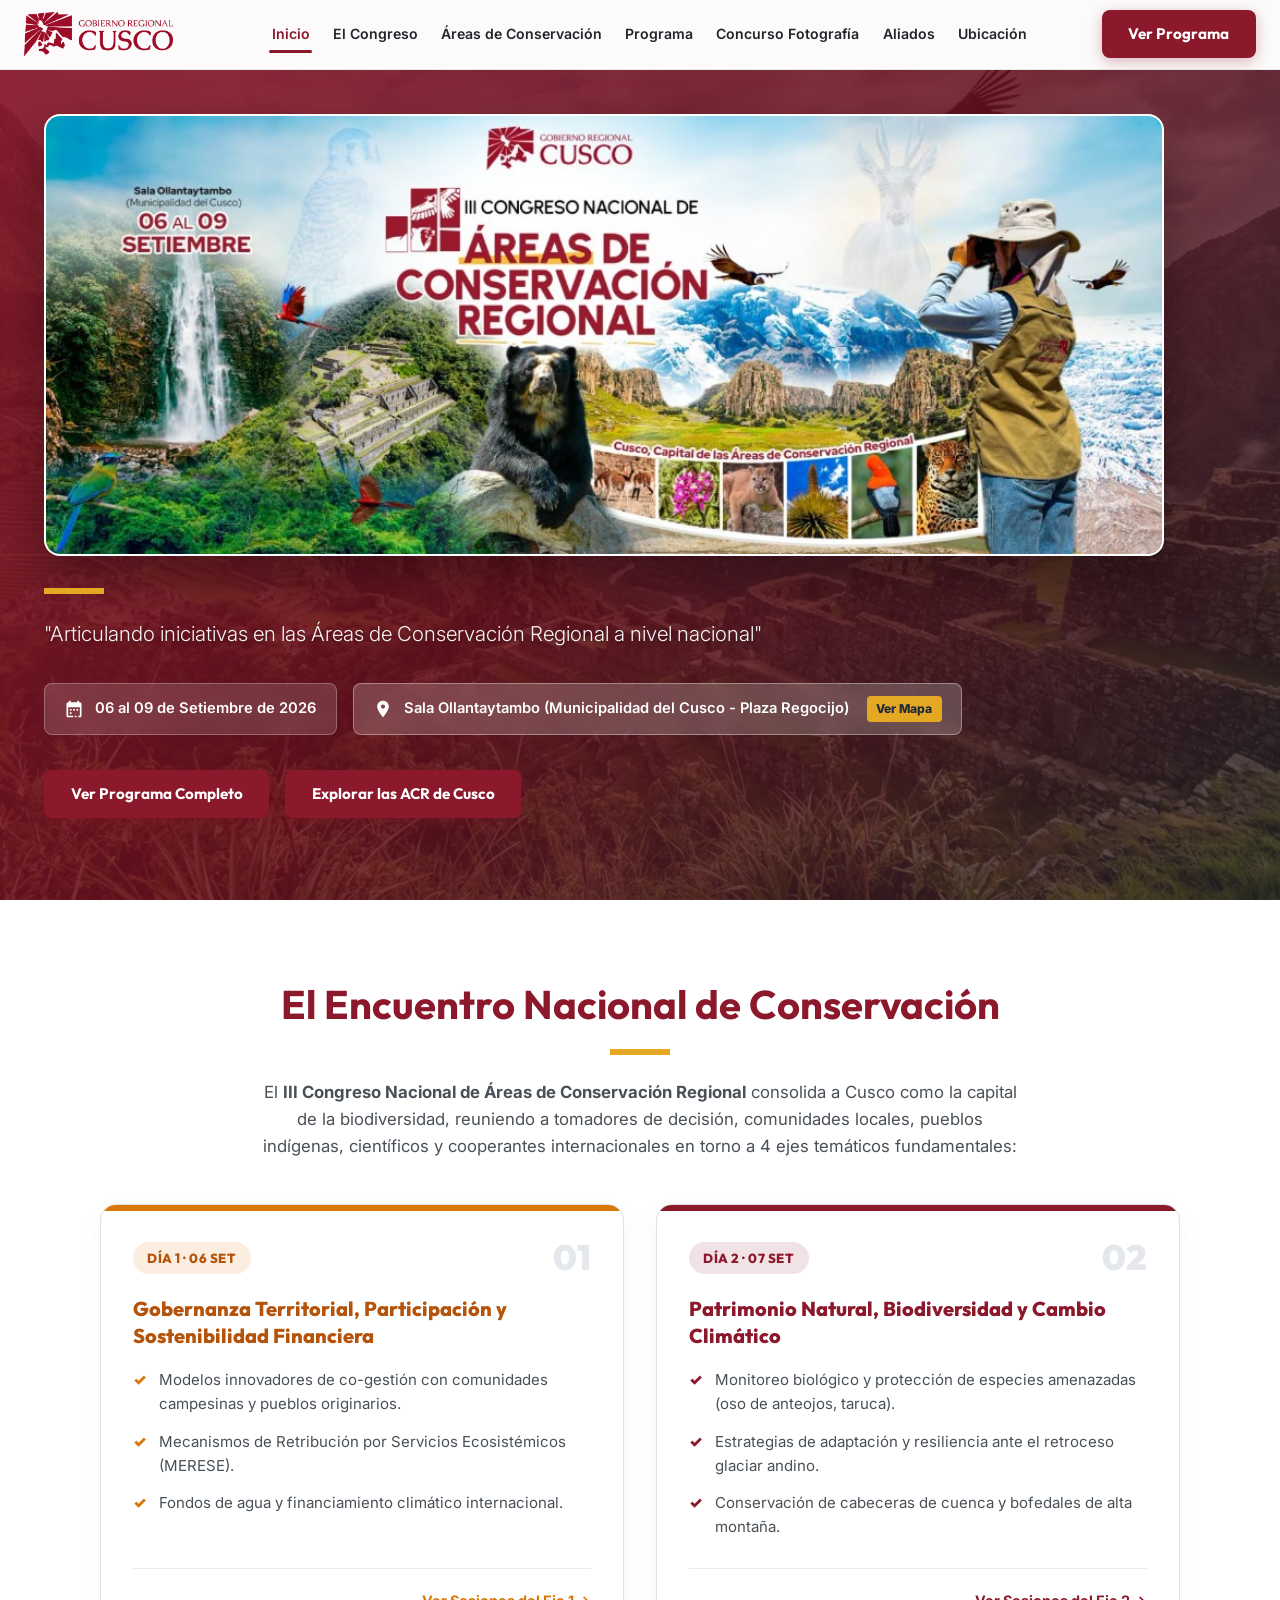
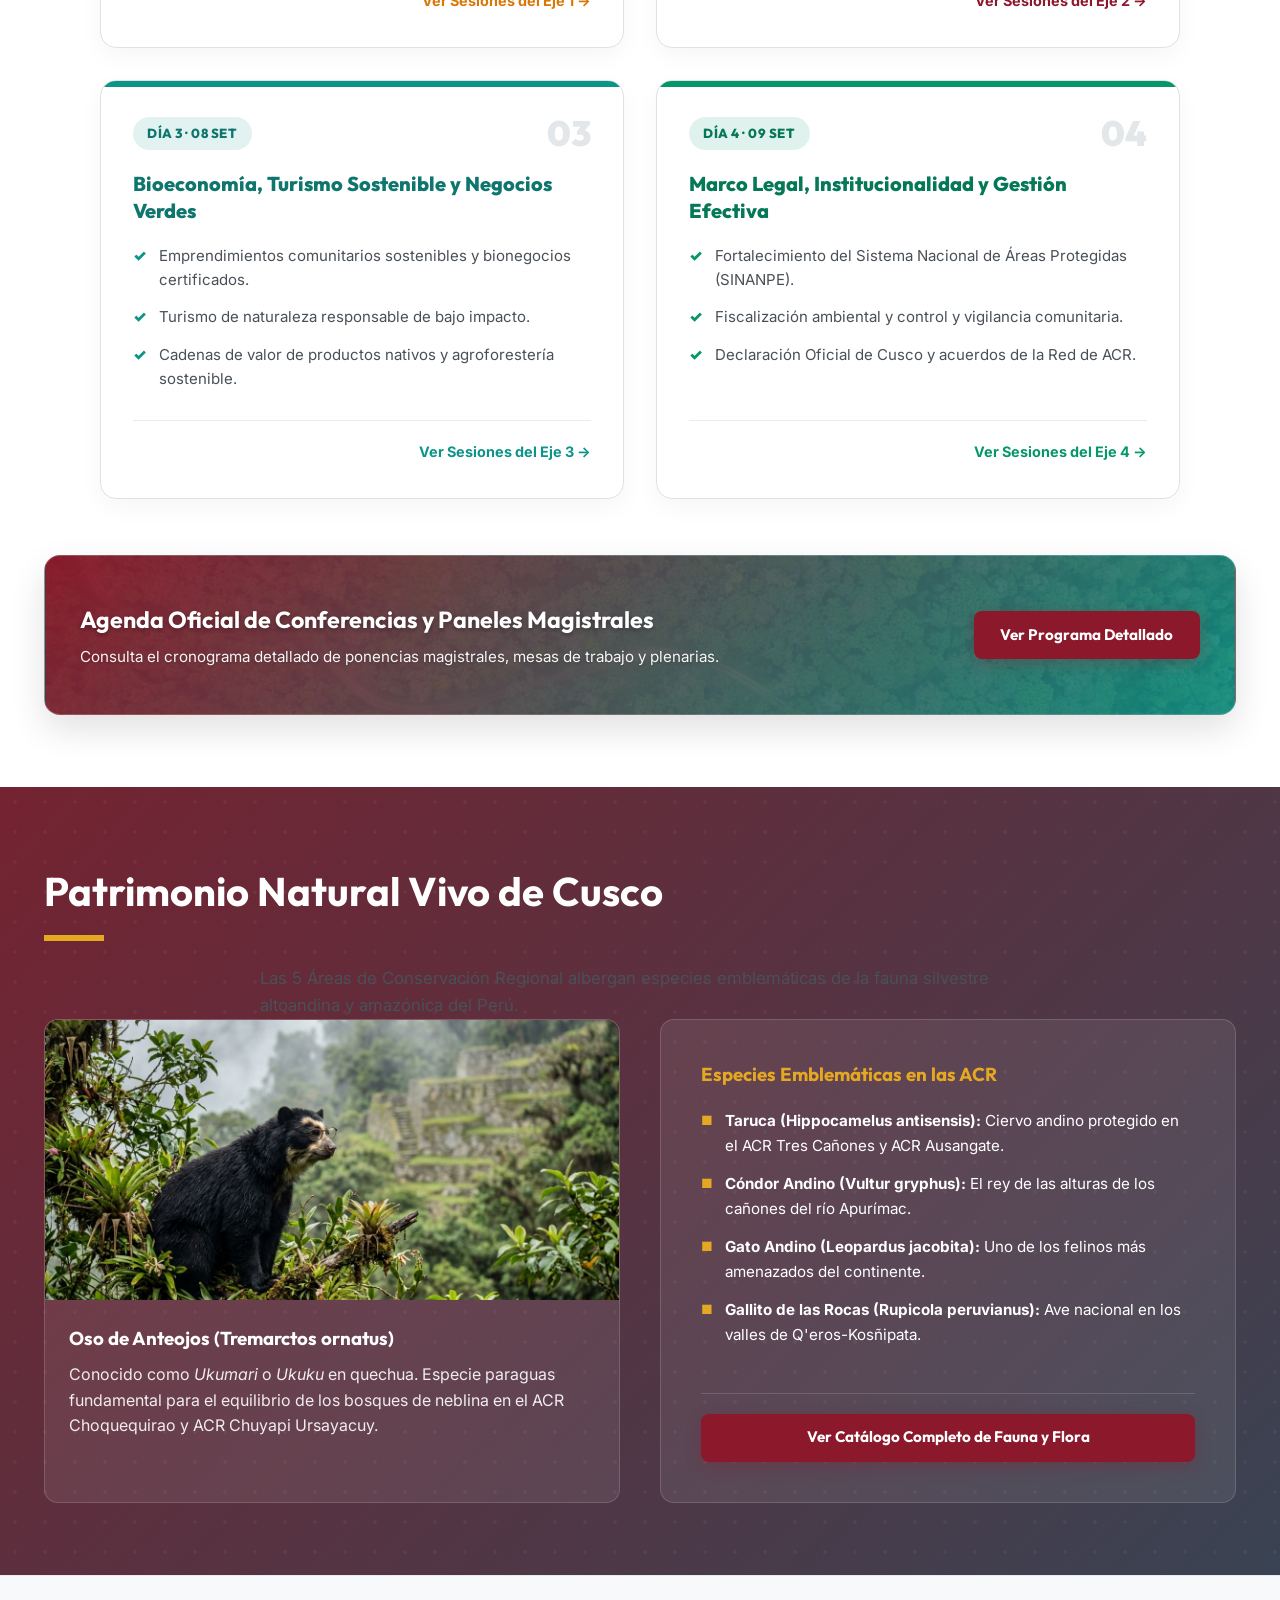
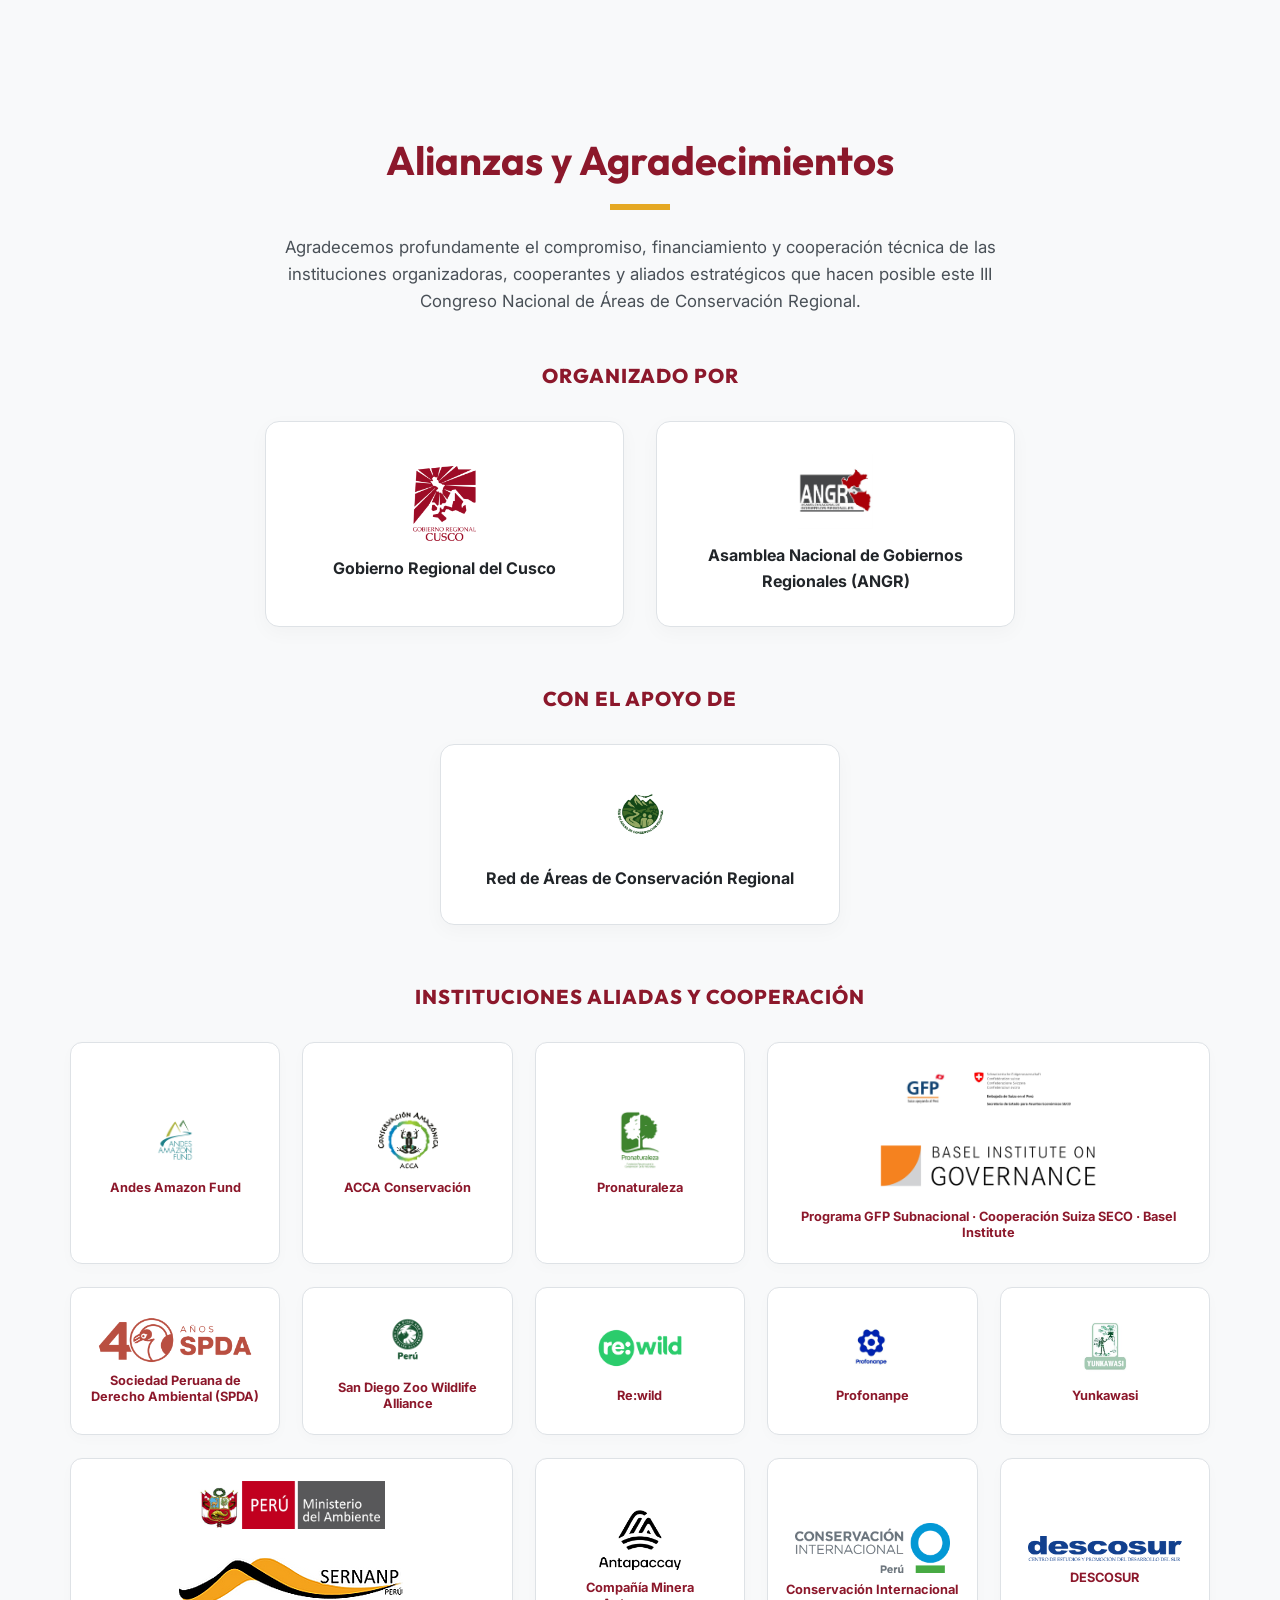
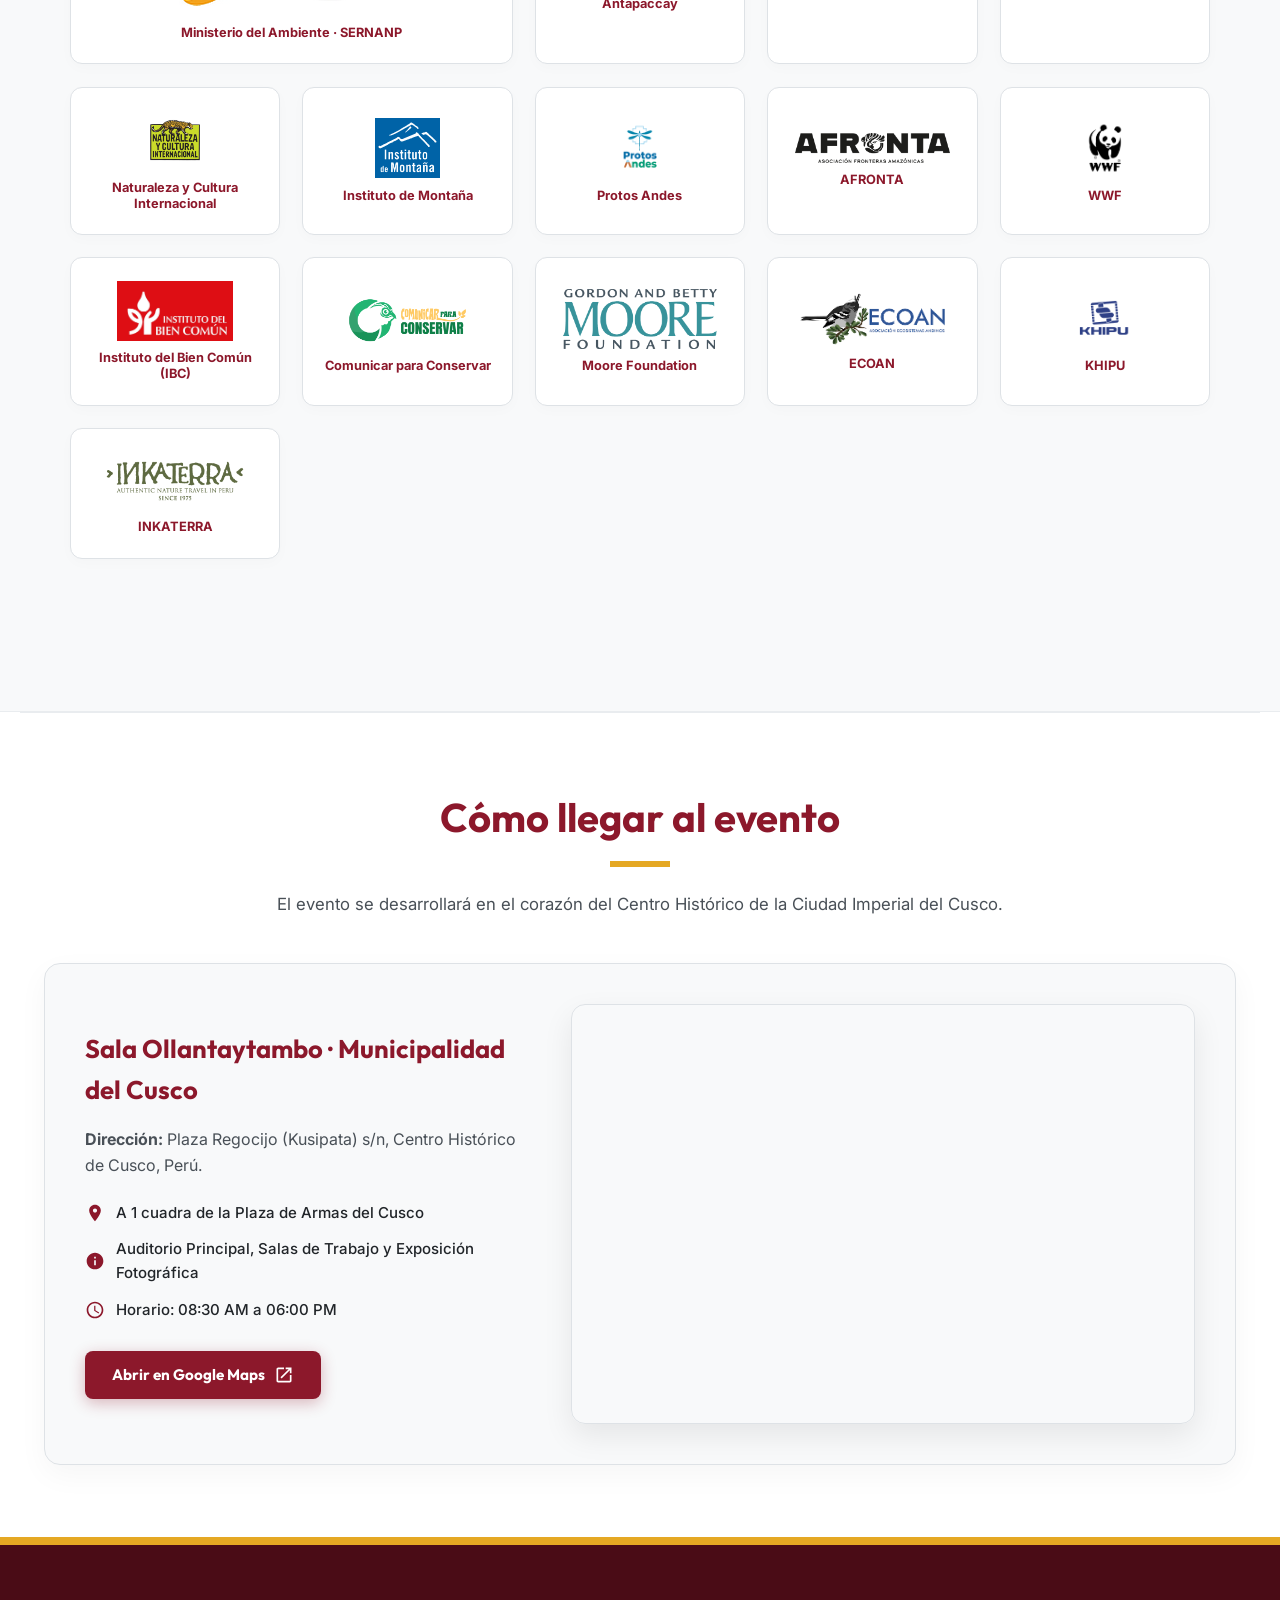
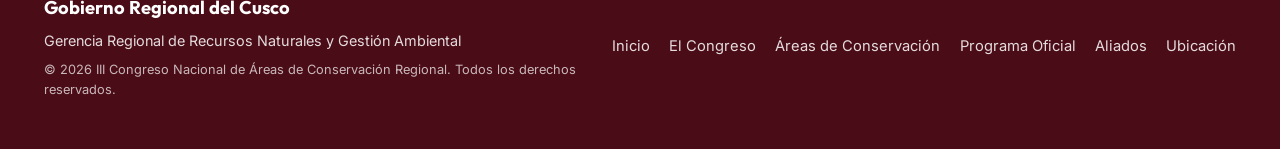
==== index.html @ b6aa918e "Update HTML title tags from 2024 to 2026 across all pages" ====
<!DOCTYPE html>
<html lang="es">
<head>
    <meta charset="UTF-8">
    <meta name="viewport" content="width=device-width, initial-scale=1.0">
    <title>III Congreso Nacional de Áreas de Conservación Regional · Cusco 2026</title>
    <link rel="stylesheet" href="style.css">
    <!-- Google Fonts -->
    <link rel="preconnect" href="https://fonts.googleapis.com">
    <link rel="preconnect" href="https://fonts.gstatic.com" crossorigin>
    <link href="https://fonts.googleapis.com/css2?family=Inter:wght@300;400;500;600;700&family=Outfit:wght@400;600;700;800;900&display=swap" rel="stylesheet">
</head>
<body>

    <!-- NAVBAR INSTITUCIONAL CON MENÚ RESPONSIVO MÓVIL -->
    <nav class="navbar">
        <div class="nav-content">
            <a href="index.html" class="logo-link">
                <img src="logo_gore_cusco.png" alt="Gobierno Regional Cusco" class="nav-logo-gore">
            </a>
            
            <button class="mobile-nav-toggle" aria-label="Abrir menú de navegación">
                <span class="hamburger-bar"></span>
                <span class="hamburger-bar"></span>
                <span class="hamburger-bar"></span>
            </button>

            <ul class="nav-links">
                <li><a href="index.html" class="active">Inicio</a></li>
                <li><a href="index.html#sobre">El Congreso</a></li>
                <li><a href="acrs.html">Áreas de Conservación</a></li>
                <li><a href="programa.html">Programa</a></li>
                <li><a href="concurso-fotografia.html">Concurso Fotografía</a></li>
                <li><a href="index.html#instituciones">Aliados</a></li>
                <li><a href="index.html#ubicacion">Ubicación</a></li>
                <li class="mobile-only-btn"><a href="programa.html" class="btn-primary">Ver Programa</a></li>
            </ul>

            <a href="programa.html" class="btn-primary nav-btn desktop-only">Ver Programa</a>
        </div>
    </nav>

    <!-- HERO PRINCIPAL -->
    <header class="hero" id="inicio">
        <div class="hero-overlay"></div>
        <div class="hero-content reveal">
            
            <div class="hero-banner-container">
                <img src="banner_oficial_congreso_acr.jpg" alt="III Congreso Nacional de Áreas de Conservación Regional Cusco - 06 al 09 Setiembre" class="hero-banner-img">
            </div>

            <div class="inca-accent"></div>

            <p class="hero-subtitle">
                "Articulando iniciativas en las Áreas de Conservación Regional a nivel nacional"
            </p>

            <div class="event-details">
                <div class="event-badge">
                    <svg width="20" height="20" fill="currentColor" viewBox="0 0 24 24"><path d="M19 4h-1V2h-2v2H8V2H6v2H5c-1.11 0-1.99.9-1.99 2L3 20c0 1.1.89 2 2 2h14c1.1 0 2-.9 2-2V6c0-1.1-.9-2-2-2zm0 16H5V10h14v10zM9 14H7v-2h2v2zm4 0h-2v-2h2v2zm4 0h-2v-2h2v2zm-8 4H7v-2h2v2zm4 4h-2v-2h2v2zm4 0h-2v-2h2v2z"/></svg>
                    <span>06 al 09 de Setiembre de 2026</span>
                </div>
                
                <a href="#ubicacion" class="event-location-link">
                    <svg width="20" height="20" fill="currentColor" viewBox="0 0 24 24"><path d="M12 2C8.13 2 5 5.13 5 9c0 5.25 7 13 7 13s7-7.75 7-13c0-3.87-3.13-7-7-7zm0 9.5c-1.38 0-2.5-1.12-2.5-2.5s1.12-2.5 2.5-2.5 2.5 1.12 2.5 2.5-1.12 2.5-2.5 2.5z"/></svg>
                    <span>Sala Ollantaytambo (Municipalidad del Cusco - Plaza Regocijo)</span>
                    <span class="maps-badge">Ver Mapa</span>
                </a>
            </div>

            <div style="display: flex; gap: 1rem; flex-wrap: wrap;">
                <a href="programa.html" class="btn-primary" style="background-color: var(--color-accent); color: #1E293B;">Ver Programa Completo</a>
                <a href="acrs.html" class="btn-primary" style="background-color: rgba(255,255,255,0.2); border: 1px solid rgba(255,255,255,0.4);">Explorar las ACR de Cusco</a>
            </div>
        </div>
    </header>

    <!-- SECCIÓN: EL CONGRESO (4 EJES DE IMPACTO EN 2 FILAS DE 2 COLUMNAS) -->
    <section class="container about-section" id="sobre">
        <div class="section-header center reveal">
            <h2>El Encuentro Nacional de Conservación</h2>
            <div class="inca-accent" style="margin: 0.8rem auto 1.5rem auto;"></div>
            <p>
                El <strong>III Congreso Nacional de Áreas de Conservación Regional</strong> consolida a Cusco como la capital de la biodiversidad, reuniendo a tomadores de decisión, comunidades locales, pueblos indígenas, científicos y cooperantes internacionales en torno a 4 ejes temáticos fundamentales:
            </p>
        </div>

        <div class="pillars-grid reveal">
            <!-- Eje 1 -->
            <div class="pillar-impact-card pillar-card-1">
                <div>
                    <div class="pillar-card-header">
                        <span class="pillar-day-tag">Día 1 · 06 Set</span>
                        <span class="pillar-num-watermark">01</span>
                    </div>
                    <h3>Gobernanza Territorial, Participación y Sostenibilidad Financiera</h3>
                    <ul class="pillar-highlights-list">
                        <li>Modelos innovadores de co-gestión con comunidades campesinas y pueblos originarios.</li>
                        <li>Mecanismos de Retribución por Servicios Ecosistémicos (MERESE).</li>
                        <li>Fondos de agua y financiamiento climático internacional.</li>
                    </ul>
                </div>
                <div class="pillar-card-footer">
                    <a href="programa.html#dia1" class="pillar-link-btn">Ver Sesiones del Eje 1 →</a>
                </div>
            </div>

            <!-- Eje 2 -->
            <div class="pillar-impact-card pillar-card-2">
                <div>
                    <div class="pillar-card-header">
                        <span class="pillar-day-tag">Día 2 · 07 Set</span>
                        <span class="pillar-num-watermark">02</span>
                    </div>
                    <h3>Patrimonio Natural, Biodiversidad y Cambio Climático</h3>
                    <ul class="pillar-highlights-list">
                        <li>Monitoreo biológico y protección de especies amenazadas (oso de anteojos, taruca).</li>
                        <li>Estrategias de adaptación y resiliencia ante el retroceso glaciar andino.</li>
                        <li>Conservación de cabeceras de cuenca y bofedales de alta montaña.</li>
                    </ul>
                </div>
                <div class="pillar-card-footer">
                    <a href="programa.html#dia2" class="pillar-link-btn">Ver Sesiones del Eje 2 →</a>
                </div>
            </div>

            <!-- Eje 3 -->
            <div class="pillar-impact-card pillar-card-3">
                <div>
                    <div class="pillar-card-header">
                        <span class="pillar-day-tag">Día 3 · 08 Set</span>
                        <span class="pillar-num-watermark">03</span>
                    </div>
                    <h3>Bioeconomía, Turismo Sostenible y Negocios Verdes</h3>
                    <ul class="pillar-highlights-list">
                        <li>Emprendimientos comunitarios sostenibles y bionegocios certificados.</li>
                        <li>Turismo de naturaleza responsable de bajo impacto.</li>
                        <li>Cadenas de valor de productos nativos y agroforestería sostenible.</li>
                    </ul>
                </div>
                <div class="pillar-card-footer">
                    <a href="programa.html#dia3" class="pillar-link-btn">Ver Sesiones del Eje 3 →</a>
                </div>
            </div>

            <!-- Eje 4 -->
            <div class="pillar-impact-card pillar-card-4">
                <div>
                    <div class="pillar-card-header">
                        <span class="pillar-day-tag">Día 4 · 09 Set</span>
                        <span class="pillar-num-watermark">04</span>
                    </div>
                    <h3>Marco Legal, Institucionalidad y Gestión Efectiva</h3>
                    <ul class="pillar-highlights-list">
                        <li>Fortalecimiento del Sistema Nacional de Áreas Protegidas (SINANPE).</li>
                        <li>Fiscalización ambiental y control y vigilancia comunitaria.</li>
                        <li>Declaración Oficial de Cusco y acuerdos de la Red de ACR.</li>
                    </ul>
                </div>
                <div class="pillar-card-footer">
                    <a href="programa.html#dia4" class="pillar-link-btn">Ver Sesiones del Eje 4 →</a>
                </div>
            </div>
        </div>

        <!-- Tarjeta de Llamado al Programa Oficial -->
        <div class="program-callout-card reveal">
            <div>
                <h3>Agenda Oficial de Conferencias y Paneles Magistrales</h3>
                <p>Consulta el cronograma detallado de ponencias magistrales, mesas de trabajo y plenarias.</p>
            </div>
            <a href="programa.html" class="btn-primary" style="background-color: var(--color-accent); color: #1E293B;">Ver Programa Detallado</a>
        </div>
    </section>

    <!-- SECCIÓN: BIODIVERSIDAD Y FAUNA REPRESENTATIVA -->
    <section class="fauna-section" id="biodiversidad">
        <div class="inca-pattern-bg"></div>
        <div class="container">
            <div class="section-header reveal">
                <h2>Patrimonio Natural Vivo de Cusco</h2>
                <div class="inca-accent"></div>
                <p>Las 5 Áreas de Conservación Regional albergan especies emblemáticas de la fauna silvestre altoandina y amazónica del Perú.</p>
            </div>

            <div class="fauna-grid reveal">
                <div class="fauna-card">
                    <div class="img-wrapper">
                        <img src="oso_anteojos.jpg" alt="Oso de Anteojos (Ukuku)">
                    </div>
                    <h3>Oso de Anteojos (Tremarctos ornatus)</h3>
                    <p>Conocido como <em>Ukumari</em> o <em>Ukuku</em> en quechua. Especie paraguas fundamental para el equilibrio de los bosques de neblina en el ACR Choquequirao y ACR Chuyapi Ursayacuy.</p>
                </div>

                <div class="fauna-card list-card">
                    <h3>Especies Emblemáticas en las ACR</h3>
                    <ul class="species-list">
                        <li><strong>Taruca (Hippocamelus antisensis):</strong> Ciervo andino protegido en el ACR Tres Cañones y ACR Ausangate.</li>
                        <li><strong>Cóndor Andino (Vultur gryphus):</strong> El rey de las alturas de los cañones del río Apurímac.</li>
                        <li><strong>Gato Andino (Leopardus jacobita):</strong> Uno de los felinos más amenazados del continente.</li>
                        <li><strong>Gallito de las Rocas (Rupicola peruvianus):</strong> Ave nacional en los valles de Q'eros-Kosñipata.</li>
                    </ul>
                    
                    <div class="fauna-cta-box">
                        <a href="acrs.html#especies" class="btn-primary" style="background-color: var(--color-accent); color: #1E293B; width: 100%; text-align: center;">Ver Catálogo Completo de Fauna y Flora</a>
                    </div>
                </div>
            </div>
        </div>
    </section>

    <!-- SECCIÓN: AGRADECIMIENTOS Y ALIADOS ESTRATÉGICOS (24 INSTITUCIONES) -->
    <section class="allies-section" id="instituciones">
        <div class="container">
            <div class="section-header center reveal">
                <h2>Alianzas y Agradecimientos</h2>
                <div class="inca-accent" style="margin: 0.8rem auto 1.5rem auto;"></div>
                <p>
                    Agradecemos profundamente el compromiso, financiamiento y cooperación técnica de las instituciones organizadoras, cooperantes y aliados estratégicos que hacen posible este III Congreso Nacional de Áreas de Conservación Regional.
                </p>
            </div>

            <!-- 1. ORGANIZADO POR -->
            <div class="allies-group-header reveal">
                <h3>Organizado Por</h3>
            </div>
            <div class="organizers-grid reveal">
                <div class="organizer-card">
                    <img src="logo_organizador_gore_cusco.png" alt="Gobierno Regional del Cusco">
                    <strong>Gobierno Regional del Cusco</strong>
                </div>
                <div class="organizer-card">
                    <img src="logo_organizador_angr.png" alt="Asamblea Nacional de Gobiernos Regionales">
                    <strong>Asamblea Nacional de Gobiernos Regionales (ANGR)</strong>
                </div>
            </div>

            <!-- 2. CON EL APOYO DE -->
            <div class="allies-group-header reveal">
                <h3>Con el Apoyo De</h3>
            </div>
            <div class="organizers-grid reveal" style="max-width: 400px; margin-bottom: 3.5rem;">
                <div class="organizer-card">
                    <img src="logo_apoyo_red_acr.png" alt="Red de Áreas de Conservación Regional">
                    <strong>Red de Áreas de Conservación Regional</strong>
                </div>
            </div>

            <!-- 3. INSTITUCIONES ALIADAS (1 AL 24) -->
            <div class="allies-group-header reveal">
                <h3>Instituciones Aliadas y Cooperación</h3>
            </div>
            <div class="allies-responsive-grid reveal">
                <!-- 1. Andes Amazon Fund -->
                <div class="ally-logo-box">
                    <img src="logo_aliado_01_andes_amazon_fund.png" alt="Andes Amazon Fund">
                    <span>Andes Amazon Fund</span>
                </div>

                <!-- 2. ACCA -->
                <div class="ally-logo-box">
                    <img src="logo_aliado_02_acca.png" alt="Asociación para la Conservación de la Cuenca Amazónica">
                    <span>ACCA Conservación</span>
                </div>

                <!-- 3. Pronaturaleza -->
                <div class="ally-logo-box">
                    <img src="logo_aliado_03_pronaturaleza.jpg" alt="Pronaturaleza">
                    <span>Pronaturaleza</span>
                </div>

                <!-- 4. GFP Subnacional + Suiza SECO + Basel Institute -->
                <div class="ally-logo-box joint-card">
                    <div class="joint-logos-row">
                        <img src="logo_aliado_04_gfp_subnacional.jpg" alt="GFP Subnacional">
                        <img src="logo_aliado_04_suiza_seco.jpg" alt="Cooperación Suiza SECO">
                        <img src="logo_aliado_04_basel_institute.png" alt="Basel Institute on Governance">
                    </div>
                    <span>Programa GFP Subnacional · Cooperación Suiza SECO · Basel Institute</span>
                </div>

                <!-- 5. SPDA -->
                <div class="ally-logo-box">
                    <img src="logo_aliado_05_spda.png" alt="Sociedad Peruana de Derecho Ambiental">
                    <span>Sociedad Peruana de Derecho Ambiental (SPDA)</span>
                </div>

                <!-- 6. San Diego Zoo Wildlife Alliance -->
                <div class="ally-logo-box">
                    <img src="logo_aliado_06_san_diego_zoo.png" alt="San Diego Zoo Wildlife Alliance">
                    <span>San Diego Zoo Wildlife Alliance</span>
                </div>

                <!-- 7. Re:wild -->
                <div class="ally-logo-box">
                    <img src="logo_aliado_07_rewild.png" alt="Re:wild">
                    <span>Re:wild</span>
                </div>

                <!-- 8. Profonanpe -->
                <div class="ally-logo-box">
                    <img src="logo_aliado_08_profonanpe.jpg" alt="Profonanpe">
                    <span>Profonanpe</span>
                </div>

                <!-- 9. Yunkawasi -->
                <div class="ally-logo-box">
                    <img src="logo_aliado_09_yunkawasi.jpg" alt="Yunkawasi">
                    <span>Yunkawasi</span>
                </div>

                <!-- 10. MINAM & SERNANP -->
                <div class="ally-logo-box joint-card">
                    <div class="joint-logos-row">
                        <img src="logo_aliado_10_minam.jpg" alt="Ministerio del Ambiente - MINAM">
                        <img src="logo_aliado_10_sernanp.png" alt="SERNANP Perú">
                    </div>
                    <span>Ministerio del Ambiente · SERNANP</span>
                </div>

                <!-- 11. Antapaccay -->
                <div class="ally-logo-box">
                    <img src="logo_aliado_11_antapaccay.png" alt="Compañía Minera Antapaccay">
                    <span>Compañía Minera Antapaccay</span>
                </div>

                <!-- 12. Conservación Internacional -->
                <div class="ally-logo-box">
                    <img src="logo_aliado_12_conservacion_internacional.png" alt="Conservación Internacional Perú">
                    <span>Conservación Internacional</span>
                </div>

                <!-- 13. DESCOSUR -->
                <div class="ally-logo-box">
                    <img src="logo_aliado_13_descosur.png" alt="DESCOSUR">
                    <span>DESCOSUR</span>
                </div>

                <!-- 14. NCI -->
                <div class="ally-logo-box">
                    <img src="logo_aliado_14_nci.png" alt="Naturaleza y Cultura Internacional">
                    <span>Naturaleza y Cultura Internacional</span>
                </div>

                <!-- 15. Instituto de Montaña -->
                <div class="ally-logo-box">
                    <img src="logo_aliado_15_instituto_montana.png" alt="Instituto de Montaña">
                    <span>Instituto de Montaña</span>
                </div>

                <!-- 16. Protos Andes -->
                <div class="ally-logo-box">
                    <img src="logo_aliado_16_protos_andes.png" alt="Protos Andes">
                    <span>Protos Andes</span>
                </div>

                <!-- 17. AFRONTA -->
                <div class="ally-logo-box">
                    <img src="logo_aliado_17_afronta.png" alt="AFRONTA - Asociación Fronteras Amazónicas">
                    <span>AFRONTA</span>
                </div>

                <!-- 18. WWF -->
                <div class="ally-logo-box">
                    <img src="logo_aliado_18_wwf.jpg" alt="WWF Perú">
                    <span>WWF</span>
                </div>

                <!-- 19. IBC -->
                <div class="ally-logo-box">
                    <img src="logo_aliado_19_ibc.png" alt="Instituto del Bien Común">
                    <span>Instituto del Bien Común (IBC)</span>
                </div>

                <!-- 20. Comunicar para Conservar -->
                <div class="ally-logo-box">
                    <img src="logo_aliado_20_comunicar_para_conservar.png" alt="Comunicar para Conservar">
                    <span>Comunicar para Conservar</span>
                </div>

                <!-- 21. Moore Foundation -->
                <div class="ally-logo-box">
                    <img src="logo_aliado_21_moore_foundation.png" alt="Gordon and Betty Moore Foundation">
                    <span>Moore Foundation</span>
                </div>

                <!-- 22. ECOAN -->
                <div class="ally-logo-box">
                    <img src="logo_aliado_22_ecoan.png" alt="ECOAN - Asociación Ecosistemas Andinos">
                    <span>ECOAN</span>
                </div>

                <!-- 23. KHIPU -->
                <div class="ally-logo-box">
                    <img src="logo_aliado_23_khipu.png" alt="KHIPU">
                    <span>KHIPU</span>
                </div>

                <!-- 24. INKATERRA -->
                <div class="ally-logo-box">
                    <img src="logo_aliado_24_inkaterra.png" alt="INKATERRA">
                    <span>INKATERRA</span>
                </div>
            </div>
        </div>
    </section>

    <!-- SECCIÓN: UBICACIÓN Y SEDE OFICIAL -->
    <section class="container location-section" id="ubicacion">
        <div class="section-header center reveal">
            <h2>Cómo llegar al evento</h2>
            <div class="inca-accent" style="margin: 0.8rem auto 1.5rem auto;"></div>
            <p>El evento se desarrollará en el corazón del Centro Histórico de la Ciudad Imperial del Cusco.</p>
        </div>

        <div class="location-grid reveal">
            <div class="location-info">
                
                <h3>Sala Ollantaytambo · Municipalidad del Cusco</h3>
                <p class="location-address">
                    <strong>Dirección:</strong> Plaza Regocijo (Kusipata) s/n, Centro Histórico de Cusco, Perú.
                </p>
                <ul class="location-details-list">
                    <li>
                        <svg width="20" height="20" fill="currentColor" viewBox="0 0 24 24"><path d="M12 2C8.13 2 5 5.13 5 9c0 5.25 7 13 7 13s7-7.75 7-13c0-3.87-3.13-7-7-7zm0 9.5c-1.38 0-2.5-1.12-2.5-2.5s1.12-2.5 2.5-2.5 2.5 1.12 2.5 2.5-1.12 2.5-2.5 2.5z"/></svg>
                        <span>A 1 cuadra de la Plaza de Armas del Cusco</span>
                    </li>
                    <li>
                        <svg width="20" height="20" fill="currentColor" viewBox="0 0 24 24"><path d="M12 2C6.48 2 2 6.48 2 12s4.48 10 10 10 10-4.48 10-10S17.52 2 12 2zm1 15h-2v-6h2v6zm0-8h-2V7h2v2z"/></svg>
                        <span>Auditorio Principal, Salas de Trabajo y Exposición Fotográfica</span>
                    </li>
                    <li>
                        <svg width="20" height="20" fill="currentColor" viewBox="0 0 24 24"><path d="M11.99 2C6.47 2 2 6.48 2 12s4.47 10 9.99 10C17.52 22 22 17.52 22 12S17.52 2 11.99 2zM12 20c-4.42 0-8-3.58-8-8s3.58-8 8-8 8 3.58 8 8-3.58 8-8 8zm.5-13H11v6l5.25 3.15.75-1.23-4.5-2.67z"/></svg>
                        <span>Horario: 08:30 AM a 06:00 PM</span>
                    </li>
                </ul>
                <a href="https://maps.app.goo.gl/uX3L37x3Vz824wG48" target="_blank" rel="noopener noreferrer" class="btn-primary" style="display: inline-flex; align-items: center; gap: 0.5rem;">
                    <span>Abrir en Google Maps</span>
                    <svg width="18" height="18" fill="currentColor" viewBox="0 0 24 24"><path d="M14 3v2h3.59l-9.83 9.83 1.41 1.41L19 6.41V10h2V3m-2 16H5V5h7V3H5c-1.11 0-2 .9-2 2v14c0 1.1.89 2 2 2h14c1.1 0 2-.9 2-2v-7h-2v7z"/></svg>
                </a>
            </div>

            <div class="map-embed-wrapper">
                <iframe 
                    src="https://www.google.com/maps/embed?pb=!1m18!1m12!1m3!1d15517.163447443472!2d-71.9808953827674!3d-13.51773336099188!2m3!1f0!2f0!3f0!3m2!1i1024!2i768!4f13.1!3m3!1m2!1s0x916dd60cbac2ecd1%3A0xcd55c48d696bb8fd!2sCentro%20De%20Convenciones!5e0!3m2!1ses!2spe!4v1788303186240!5m2!1ses!2spe" 
                    width="100%" 
                    height="100%" 
                    style="border:0;" 
                    allowfullscreen="" 
                    loading="lazy" 
                    referrerpolicy="strict-origin-when-cross-origin"
                    title="Ubicación Centro de Convenciones Cusco">
                </iframe>
            </div>
        </div>
    </section>

    <!-- FOOTER INSTITUCIONAL -->
    <footer class="footer">
        <div class="inca-border-top"></div>
        <div class="container footer-content">
            <div class="footer-info">
                <h3>Gobierno Regional del Cusco</h3>
                <p>Gerencia Regional de Recursos Naturales y Gestión Ambiental</p>
                <p style="font-size: 0.8rem; margin-top: 0.5rem; opacity: 0.7;">
                    © 2026 III Congreso Nacional de Áreas de Conservación Regional. Todos los derechos reservados.
                </p>
            </div>
            <div class="footer-links">
                <a href="index.html#inicio">Inicio</a>
                <a href="index.html#sobre">El Congreso</a>
                <a href="acrs.html">Áreas de Conservación</a>
                <a href="programa.html">Programa Oficial</a>
                <a href="index.html#instituciones">Aliados</a>
                <a href="index.html#ubicacion">Ubicación</a>
            </div>
        </div>
    </footer>

    <script src="main.js"></script>
</body>
</html>
---- style.css ----
:root {
    /* Nueva Línea Gráfica Institucional - GORE Cusco & Congreso ACR */
    --color-primary: #8C182B;        /* Granate / Guinda Oficial Cusco */
    --color-primary-dark: #68101F;   /* Granate Profundo */
    --color-primary-light: #A82438;  /* Granate Claro */
    --color-accent: #E5A823;         /* Dorado Solar / Ocre cálido del Logo */
    --color-accent-dark: #C68A12;    /* Dorado Oscuro */
    
    /* Fondos y Neutros */
    --color-bg: #FFFFFF;             /* Blanco puro de fondo */
    --color-bg-alt: #F8F9FA;         /* Plomo muy suave para contraste */
    --color-gray-100: #F1F3F5;       /* Plomo claro */
    --color-gray-200: #E9ECEF;       /* Plomo bordes sutiles */
    --color-gray-300: #DEE2E6;       /* Plomo bordes */
    --color-gray-700: #495057;       /* Plomo texto secundario */
    --color-text: #212529;           /* Carbón texto principal */
    
    /* Colores Específicos para ACRs */
    --color-choquequirao: #8C182B;
    --color-trescanones: #D97706;
    --color-ausangate: #059669;
    --color-chuyapi: #0D9488;
    --color-qeros: #7C3AED;
    
    /* Tipografía */
    --font-heading: 'Outfit', sans-serif;
    --font-body: 'Inter', sans-serif;
    
    /* Layout */
    --max-width: 1240px;
}

* {
    margin: 0;
    padding: 0;
    box-sizing: border-box;
}

html {
    scroll-behavior: smooth;
    -webkit-text-size-adjust: 100%;
}

body {
    font-family: var(--font-body);
    color: var(--color-text);
    background-color: var(--color-bg);
    line-height: 1.6;
    overflow-x: hidden;
    width: 100%;
}

img, svg, picture, video {
    max-width: 100%;
    display: block;
}

h1, h2, h3, h4 {
    font-family: var(--font-heading);
    color: var(--color-primary);
}

.container {
    max-width: var(--max-width);
    margin: 0 auto;
    padding: 4.5rem 1.5rem;
    width: 100%;
}

/* ==========================================================================
   NAVBAR INSTITUCIONAL & RESPONSIVE MOBILE MENU
   ========================================================================== */
.navbar {
    position: fixed;
    top: 0;
    left: 0;
    width: 100%;
    z-index: 1000;
    background: rgba(255, 255, 255, 0.98);
    backdrop-filter: blur(12px);
    -webkit-backdrop-filter: blur(12px);
    border-bottom: 1px solid var(--color-gray-200);
    box-shadow: 0 4px 20px rgba(0, 0, 0, 0.04);
}

.nav-content {
    max-width: 1320px;
    margin: 0 auto;
    padding: 0.65rem 1.5rem;
    display: flex;
    justify-content: space-between;
    align-items: center;
    gap: 1.2rem;
}

.logo-link {
    display: flex;
    align-items: center;
    text-decoration: none;
    flex-shrink: 0;
    margin-right: 1.5rem;
}

.nav-logo-gore {
    height: 44px;
    width: auto;
    object-fit: contain;
    display: block;
    transition: transform 0.25s ease;
}
.nav-logo-gore:hover {
    transform: scale(1.02);
}

.nav-links {
    list-style: none;
    display: flex;
    gap: 1.15rem;
    align-items: center;
    margin: 0;
    padding: 0;
}

.nav-links li {
    display: block;
    white-space: nowrap;
}

.nav-links a {
    text-decoration: none;
    color: var(--color-text);
    font-weight: 600;
    font-size: 0.88rem;
    white-space: nowrap !important;
    display: inline-block;
    padding: 0.35rem 0.15rem;
    transition: color 0.25s ease;
    position: relative;
}

.nav-links a:hover, .nav-links a.active {
    color: var(--color-primary);
}

.nav-links a.active::after {
    content: "";
    position: absolute;
    bottom: -2px;
    left: 0;
    right: 0;
    height: 3px;
    background: var(--color-primary);
    border-radius: 2px;
}

.nav-btn {
    white-space: nowrap !important;
    flex-shrink: 0;
    font-size: 0.88rem;
    padding: 0.6rem 1.3rem;
}

.mobile-nav-toggle {
    display: none;
    background: none;
    border: none;
    cursor: pointer;
    padding: 0.5rem;
    z-index: 1001;
    flex-direction: column;
    gap: 5px;
}

.mobile-nav-toggle .hamburger-bar {
    width: 26px;
    height: 3px;
    background-color: var(--color-primary);
    border-radius: 3px;
    transition: all 0.3s ease;
}

.mobile-nav-toggle.open .hamburger-bar:nth-child(1) {
    transform: translateY(8px) rotate(45deg);
}
.mobile-nav-toggle.open .hamburger-bar:nth-child(2) {
    opacity: 0;
}
.mobile-nav-toggle.open .hamburger-bar:nth-child(3) {
    transform: translateY(-8px) rotate(-45deg);
}

.mobile-only-btn { display: none !important; }

.btn-primary {
    display: inline-block;
    padding: 0.75rem 1.6rem;
    background-color: var(--color-primary);
    color: white;
    text-decoration: none;
    border-radius: 6px;
    font-family: var(--font-heading);
    font-weight: 600;
    font-size: 0.95rem;
    transition: transform 0.3s, box-shadow 0.3s, background-color 0.3s;
    border: none;
    cursor: pointer;
    text-align: center;
}

.btn-primary:hover {
    transform: translateY(-2px);
    box-shadow: 0 6px 20px rgba(140, 24, 43, 0.35);
    background-color: var(--color-primary-dark);
    color: white;
}

/* ==========================================================================
   HERO SECTION
   ========================================================================== */
.hero {
    min-height: 100vh;
    min-height: 100dvh;
    position: relative;
    display: flex;
    align-items: center;
    background-image: url('hero_bg.jpg');
    background-size: cover;
    background-position: center;
    background-attachment: fixed;
    padding-top: 5.5rem;
    padding-bottom: 3.5rem;
}

.hero-overlay {
    position: absolute;
    inset: 0;
    background: linear-gradient(135deg, rgba(140, 24, 43, 0.92) 0%, rgba(104, 16, 31, 0.86) 50%, rgba(33, 37, 41, 0.75) 100%);
}

.hero-content {
    position: relative;
    z-index: 10;
    max-width: var(--max-width);
    margin: 0 auto;
    padding: 1.5rem;
    color: white;
    width: 100%;
}

.hero-logo-card {
    background: rgba(255, 255, 255, 0.98);
    padding: 1.8rem 2.2rem;
    border-radius: 16px;
    display: inline-block;
    box-shadow: 0 20px 45px rgba(0, 0, 0, 0.3);
    margin-bottom: 1.8rem;
    max-width: 680px;
    width: 100%;
    border: 1px solid rgba(255, 255, 255, 0.6);
}

.hero-logo-main {
    width: 100%;
    max-width: 580px;
    height: auto;
    display: block;
}

.hero-subtitle {
    font-size: clamp(1.05rem, 2.5vw, 1.28rem);
    max-width: 720px;
    margin-bottom: 2rem;
    opacity: 0.95;
    font-weight: 300;
    line-height: 1.6;
    color: #FFFFFF;
    text-shadow: 0 2px 4px rgba(0,0,0,0.3);
}

.event-details {
    display: flex;
    flex-wrap: wrap;
    gap: 1rem;
    margin-bottom: 2.2rem;
}

.event-badge {
    display: flex;
    align-items: center;
    gap: 0.7rem;
    font-weight: 600;
    background: rgba(255, 255, 255, 0.15);
    padding: 0.75rem 1.2rem;
    border-radius: 8px;
    backdrop-filter: blur(8px);
    border: 1px solid rgba(255, 255, 255, 0.25);
    color: white;
    font-size: 0.92rem;
}

.event-location-link {
    display: flex;
    align-items: center;
    gap: 0.7rem;
    font-weight: 600;
    background: rgba(255, 255, 255, 0.2);
    padding: 0.75rem 1.2rem;
    border-radius: 8px;
    backdrop-filter: blur(8px);
    border: 1px solid rgba(255, 255, 255, 0.35);
    color: white;
    text-decoration: none;
    transition: all 0.3s ease;
    font-size: 0.92rem;
    max-width: 750px;
}

.event-location-link:hover {
    background: rgba(255, 255, 255, 0.32);
    transform: translateY(-2px);
    border-color: var(--color-accent);
    box-shadow: 0 6px 20px rgba(0, 0, 0, 0.25);
}

.event-location-link .maps-badge {
    background: var(--color-accent);
    color: #1E293B;
    padding: 0.2rem 0.6rem;
    border-radius: 4px;
    font-size: 0.76rem;
    font-weight: 800;
    margin-left: 0.4rem;
    white-space: nowrap;
}

.inca-accent {
    width: 60px;
    height: 6px;
    background-color: var(--color-accent);
    margin-bottom: 1.5rem;
}
.inca-accent-small {
    width: 40px;
    height: 4px;
    background-color: var(--color-accent);
    margin-bottom: 1rem;
}

/* Subpage Hero Banner */
.subpage-hero {
    position: relative;
    padding: 8rem 0 4rem 0;
    color: white;
    border-bottom: 4px solid var(--color-accent);
    background-size: cover;
    background-position: center;
}

.subpage-hero.subpage-hero-acrs {
    background: linear-gradient(135deg, rgba(104, 16, 31, 0.9) 0%, rgba(5, 150, 105, 0.82) 100%), url('ausangate_laguna_nevado.jpg') center/cover no-repeat;
}

.subpage-hero.subpage-hero-programa {
    background: linear-gradient(135deg, rgba(140, 24, 43, 0.92) 0%, rgba(13, 148, 136, 0.85) 100%), url('chuyapi_catarata.jpg') center/cover no-repeat;
}

.subpage-hero h1 {
    color: white;
    font-size: clamp(1.8rem, 4vw, 3rem);
    margin-bottom: 1rem;
    text-shadow: 0 2px 8px rgba(0,0,0,0.4);
}
.subpage-hero .hero-subtitle {
    color: rgba(255,255,255,0.95);
    max-width: 750px;
    font-size: clamp(0.95rem, 2vw, 1.15rem);
    text-shadow: 0 1px 4px rgba(0,0,0,0.3);
}

.quick-nav-pills {
    display: flex;
    flex-wrap: wrap;
    gap: 0.8rem;
    margin-top: 1.8rem;
}
.pill-btn {
    display: inline-block;
    padding: 0.55rem 1.2rem;
    background: rgba(255,255,255,0.15);
    color: white;
    text-decoration: none;
    border-radius: 30px;
    font-size: 0.88rem;
    font-weight: 600;
    border: 1px solid rgba(255,255,255,0.3);
    transition: all 0.3s ease;
    text-align: center;
}
.pill-btn:hover {
    background: var(--color-accent);
    color: #1E293B;
    border-color: var(--color-accent);
    transform: translateY(-2px);
    box-shadow: 0 4px 15px rgba(229, 168, 35, 0.4);
}

/* ==========================================================================
   SECCIÓN SOBRE EL CONGRESO Y 4 EJES (2 FILAS DE 2 COLUMNAS)
   ========================================================================== */
.about-section {
    background: var(--color-bg);
}

.section-header.center {
    text-align: center;
    margin-bottom: 2.8rem;
}
.section-header h2 {
    font-size: clamp(1.8rem, 3.5vw, 2.5rem);
    margin-bottom: 0.8rem;
}
.section-header p {
    font-size: clamp(0.95rem, 1.8vw, 1.05rem);
    color: var(--color-gray-700);
    max-width: 760px;
    margin: 0 auto;
}

.pillars-grid {
    display: grid;
    grid-template-columns: repeat(2, 1fr);
    gap: 2rem;
    max-width: 1080px;
    margin: 2.5rem auto 0 auto;
    align-items: stretch;
}

.pillar-impact-card {
    background: #FFFFFF;
    border-radius: 16px;
    padding: 2.2rem 2rem;
    border: 1px solid var(--color-gray-300);
    box-shadow: 0 8px 24px rgba(0, 0, 0, 0.04);
    position: relative;
    overflow: hidden;
    display: flex;
    flex-direction: column;
    justify-content: space-between;
    transition: transform 0.35s cubic-bezier(0.16, 1, 0.3, 1), box-shadow 0.35s cubic-bezier(0.16, 1, 0.3, 1), border-color 0.35s ease;
}

.pillar-impact-card::before {
    content: "";
    position: absolute;
    top: 0;
    left: 0;
    right: 0;
    height: 6px;
    background: var(--pillar-color, var(--color-primary));
    transition: height 0.3s ease;
}

.pillar-impact-card:hover {
    transform: translateY(-6px);
    box-shadow: 0 20px 40px rgba(0, 0, 0, 0.09);
    border-color: var(--pillar-color, var(--color-primary));
}

.pillar-impact-card:hover::before {
    height: 8px;
}

.pillar-card-1 { --pillar-color: #D97706; }
.pillar-card-2 { --pillar-color: #8C182B; }
.pillar-card-3 { --pillar-color: #0D9488; }
.pillar-card-4 { --pillar-color: #059669; }

.pillar-card-header {
    display: flex;
    justify-content: space-between;
    align-items: center;
    margin-bottom: 1.2rem;
}

.pillar-day-tag {
    display: inline-flex;
    align-items: center;
    gap: 0.4rem;
    padding: 0.35rem 0.9rem;
    border-radius: 30px;
    font-size: 0.82rem;
    font-weight: 800;
    font-family: var(--font-heading);
    letter-spacing: 0.5px;
    text-transform: uppercase;
}

.pillar-card-1 .pillar-day-tag { background: rgba(217, 119, 6, 0.12); color: #B45309; }
.pillar-card-2 .pillar-day-tag { background: rgba(140, 24, 43, 0.12); color: #8C182B; }
.pillar-card-3 .pillar-day-tag { background: rgba(13, 148, 136, 0.12); color: #0F766E; }
.pillar-card-4 .pillar-day-tag { background: rgba(5, 150, 105, 0.12); color: #047857; }

.pillar-num-watermark {
    font-family: var(--font-heading);
    font-size: 2.2rem;
    font-weight: 900;
    color: var(--color-gray-300);
    line-height: 1;
    opacity: 0.8;
}

.pillar-impact-card h3 {
    font-size: 1.25rem;
    font-weight: 800;
    color: var(--color-primary);
    line-height: 1.35;
    margin-bottom: 1.2rem;
    text-align: left;
}

.pillar-card-1 h3 { color: #B45309; }
.pillar-card-2 h3 { color: #8C182B; }
.pillar-card-3 h3 { color: #0F766E; }
.pillar-card-4 h3 { color: #047857; }

.pillar-highlights-list {
    list-style: none;
    padding: 0;
    margin: 0 0 1.8rem 0;
    text-align: left;
    flex-grow: 1;
}

.pillar-highlights-list li {
    position: relative;
    padding-left: 1.6rem;
    font-size: 0.94rem;
    color: var(--color-gray-700);
    line-height: 1.6;
    margin-bottom: 0.85rem;
    text-align: left;
    display: block;
}

.pillar-highlights-list li::before {
    content: "✓";
    position: absolute;
    left: 0;
    top: 0;
    font-weight: 900;
    font-size: 0.95rem;
    color: var(--pillar-color, var(--color-primary));
}

.pillar-card-footer {
    padding-top: 1.2rem;
    border-top: 1px solid var(--color-gray-200);
    display: flex;
    justify-content: flex-end;
}

.pillar-link-btn {
    font-size: 0.9rem;
    font-weight: 700;
    color: var(--pillar-color, var(--color-primary));
    text-decoration: none;
    display: inline-flex;
    align-items: center;
    gap: 0.4rem;
    transition: transform 0.2s ease, gap 0.2s ease;
}

.pillar-link-btn:hover {
    gap: 0.7rem;
    text-decoration: underline;
}

/* Tarjeta Destacada del Programa */
.program-callout-card {
    background: linear-gradient(135deg, rgba(140, 24, 43, 0.94) 0%, rgba(13, 148, 136, 0.88) 100%), url('chuyapi_bosque_aereo.jpg') center/cover no-repeat;
    border-radius: 16px;
    padding: 2.8rem 2.2rem;
    margin-top: 3.5rem;
    border: 1px solid rgba(255, 255, 255, 0.2);
    box-shadow: 0 14px 35px rgba(0, 0, 0, 0.12);
    display: flex;
    justify-content: space-between;
    align-items: center;
    gap: 2rem;
    flex-wrap: wrap;
    color: white;
}
.program-callout-card h3 {
    color: #FFFFFF !important;
    font-size: clamp(1.2rem, 2.5vw, 1.45rem);
    margin-bottom: 0.4rem;
    text-shadow: 0 2px 4px rgba(0,0,0,0.3);
}
.program-callout-card p {
    color: rgba(255, 255, 255, 0.95) !important;
    margin: 0;
    font-size: 0.95rem;
    text-shadow: 0 1px 3px rgba(0,0,0,0.2);
}

/* ==========================================================================
   FAUNA Y BIODIVERSIDAD (CON FONDO PANORÁMICO)
   ========================================================================== */
.fauna-section {
    background: linear-gradient(135deg, rgba(104, 16, 31, 0.92) 0%, rgba(30, 41, 59, 0.88) 100%), url('choquequirao_panoramica.jpg') center/cover fixed no-repeat;
    color: white;
    position: relative;
}

.fauna-section h2, .fauna-section h3 {
    color: white;
}

.inca-pattern-bg {
    position: absolute;
    inset: 0;
    opacity: 0.04;
    background-image: radial-gradient(#FFFFFF 2px, transparent 2px);
    background-size: 30px 30px;
}

.fauna-grid {
    display: grid;
    grid-template-columns: 1fr 1fr;
    gap: 2.5rem;
    position: relative;
    z-index: 2;
}

.fauna-card {
    background: rgba(255,255,255,0.08);
    border-radius: 14px;
    overflow: hidden;
    border: 1px solid rgba(255,255,255,0.15);
    display: flex;
    flex-direction: column;
}
.fauna-card .img-wrapper {
    height: 280px;
    overflow: hidden;
}
.fauna-card img {
    width: 100%;
    height: 100%;
    object-fit: cover;
}
.fauna-card h3 {
    padding: 1.5rem 1.5rem 0.5rem;
}
.fauna-card p {
    padding: 0 1.5rem 1.5rem;
    opacity: 0.9;
}

.list-card {
    padding: 2.5rem;
    justify-content: center;
}
.list-card h3 {
    padding: 0 0 1.2rem 0;
    color: var(--color-accent);
}
.species-list {
    list-style: none;
}
.species-list li {
    margin-bottom: 0.9rem;
    padding-left: 1.5rem;
    position: relative;
    font-size: 0.95rem;
}
.species-list li::before {
    content: "■";
    color: var(--color-accent);
    position: absolute;
    left: 0;
    top: 2px;
    font-size: 0.8rem;
}

.fauna-cta-box {
    margin-top: 2rem;
    padding-top: 1.2rem;
    border-top: 1px solid rgba(255,255,255,0.15);
}

/* ==========================================================================
   PROGRAMA: TABS & TIMELINE RESPONSIVE
   ========================================================================== */
.tabs {
    display: flex;
    flex-wrap: wrap;
    gap: 0.8rem;
    margin-bottom: 2.5rem;
    justify-content: center;
}
.tab-btn {
    padding: 0.85rem 1.6rem;
    background: white;
    border: 2px solid var(--color-gray-300);
    color: var(--color-text);
    font-family: var(--font-heading);
    font-weight: 700;
    border-radius: 8px;
    cursor: pointer;
    transition: all 0.3s;
    box-shadow: 0 2px 8px rgba(0,0,0,0.04);
}
.tab-btn.active, .tab-btn:hover {
    background: var(--color-primary);
    color: white;
    border-color: var(--color-primary);
    box-shadow: 0 6px 18px rgba(140, 24, 43, 0.3);
}

.tab-content {
    background: white;
    border-radius: 16px;
    padding: 2.5rem 2.2rem;
    box-shadow: 0 10px 35px rgba(0,0,0,0.05);
    border: 1px solid var(--color-gray-200);
}

.schedule-pane {
    display: none;
    animation: fadeIn 0.5s ease forwards;
}
.schedule-pane.active {
    display: block;
}

.schedule-item {
    display: flex;
    align-items: flex-start;
    gap: 2rem;
    padding: 1.4rem 0;
    border-bottom: 1px solid var(--color-gray-200);
    background: transparent !important;
}
.schedule-item:last-child {
    border-bottom: none;
}

.schedule-item .time {
    font-weight: 800;
    color: var(--color-primary);
    min-width: 135px;
    font-family: var(--font-heading);
    font-size: 0.95rem;
    letter-spacing: 0.3px;
    flex-shrink: 0;
    padding-top: 0.15rem;
}

.schedule-item .details {
    flex-grow: 1;
}

.schedule-item h4 {
    margin-bottom: 0.35rem;
    font-size: 1.05rem;
    color: var(--color-text);
    line-height: 1.4;
    font-weight: 700;
}

.schedule-item p {
    font-size: 0.92rem;
    color: var(--color-gray-700);
    line-height: 1.55;
    margin: 0;
}

/* ==========================================================================
   SECCIÓN DE AGRADECIMIENTO: LOGOS OFICIALES INDIVIDUALES Y RESPONSIVOS
   ========================================================================== */
.allies-section {
    background: var(--color-bg-alt);
    padding: 5rem 0;
    border-top: 1px solid var(--color-gray-200);
    border-bottom: 1px solid var(--color-gray-200);
}

.allies-group-header {
    text-align: center;
    margin-bottom: 1.8rem;
}
.allies-group-header h3 {
    font-size: 1.25rem;
    color: var(--color-primary);
    text-transform: uppercase;
    letter-spacing: 1px;
    font-weight: 800;
}

/* Tarjeta de Organizadores Principales */
.organizers-grid {
    display: grid;
    grid-template-columns: repeat(auto-fit, minmax(260px, 1fr));
    gap: 2rem;
    max-width: 750px;
    margin: 0 auto 3.5rem auto;
}

.organizer-card {
    background: #FFFFFF;
    padding: 2rem;
    border-radius: 14px;
    border: 1px solid var(--color-gray-300);
    box-shadow: 0 6px 20px rgba(0, 0, 0, 0.03);
    display: flex;
    flex-direction: column;
    align-items: center;
    justify-content: center;
    text-align: center;
    transition: transform 0.3s ease, box-shadow 0.3s ease;
}
.organizer-card:hover {
    transform: translateY(-4px);
    box-shadow: 0 12px 30px rgba(140, 24, 43, 0.08);
    border-color: var(--color-primary);
}
.organizer-card img {
    height: 75px;
    width: auto;
    max-width: 100%;
    object-fit: contain;
    margin-bottom: 0.9rem;
}
.organizer-card strong {
    font-size: 1rem;
    color: var(--color-text);
}

/* Grilla de Instituciones Aliadas */
.allies-responsive-grid {
    display: grid;
    grid-template-columns: repeat(auto-fill, minmax(180px, 1fr));
    gap: 1.4rem;
    max-width: 1140px;
    margin: 0 auto;
}

.ally-logo-box {
    background: #FFFFFF;
    padding: 1.4rem 1rem;
    border-radius: 12px;
    border: 1px solid var(--color-gray-300);
    box-shadow: 0 4px 14px rgba(0, 0, 0, 0.02);
    display: flex;
    flex-direction: column;
    align-items: center;
    justify-content: center;
    text-align: center;
    min-height: 130px;
    transition: transform 0.3s ease, box-shadow 0.3s ease, border-color 0.3s ease;
}
.ally-logo-box:hover {
    transform: translateY(-4px);
    box-shadow: 0 12px 25px rgba(140, 24, 43, 0.1);
    border-color: var(--color-primary);
}
.ally-logo-box img {
    max-height: 60px;
    width: auto;
    max-width: 88%;
    object-fit: contain;
    margin-bottom: 0.6rem;
}
.ally-logo-box span {
    font-size: 0.8rem;
    font-weight: 700;
    color: var(--color-primary);
    line-height: 1.25;
    display: block;
}

/* Tarjeta Conjunta para Aliados con Varios Logos (ej. GFP Subnacional + Suiza + Basel) */
.ally-logo-box.joint-card {
    grid-column: span 2;
}
.joint-logos-row {
    display: flex;
    align-items: center;
    justify-content: center;
    gap: 1.2rem;
    flex-wrap: wrap;
    margin-bottom: 0.6rem;
}
.joint-logos-row img {
    max-height: 48px;
    width: auto;
}

/* ==========================================================================
   SECCIÓN DE UBICACIÓN Y MAPA GOOGLE MAPS
   ========================================================================== */
.location-section {
    background: white;
    border-top: 1px solid var(--color-gray-200);
}

.location-grid {
    display: grid;
    grid-template-columns: 1fr 1.4fr;
    gap: 2.5rem;
    align-items: center;
    background: var(--color-bg-alt);
    padding: 2.5rem;
    border-radius: 16px;
    border: 1px solid var(--color-gray-300);
    box-shadow: 0 10px 30px rgba(0,0,0,0.04);
}

.location-info h3 {
    font-size: 1.6rem;
    margin-bottom: 1rem;
    color: var(--color-primary);
}

.location-address {
    margin-bottom: 1.4rem;
    color: var(--color-gray-700);
    line-height: 1.6;
    font-size: 1rem;
}

.location-details-list {
    list-style: none;
    margin-bottom: 1.8rem;
}
.location-details-list li {
    margin-bottom: 0.8rem;
    display: flex;
    align-items: center;
    gap: 0.7rem;
    font-weight: 500;
    color: var(--color-text);
    font-size: 0.94rem;
}
.location-details-list svg {
    color: var(--color-primary);
    flex-shrink: 0;
}

.map-embed-wrapper {
    position: relative;
    width: 100%;
    height: 420px;
    border-radius: 14px;
    overflow: hidden;
    box-shadow: 0 12px 30px rgba(0,0,0,0.08);
    border: 1px solid var(--color-gray-300);
}
.map-embed-wrapper iframe {
    width: 100%;
    height: 100%;
    display: block;
}

/* ==========================================================================
   MAPA SVG INTERACTIVO Y FICHAS ACRs (acrs.html)
   ========================================================================== */
.map-section {
    background: white;
    border-bottom: 1px solid var(--color-gray-200);
}

.map-interactive-container {
    display: grid;
    grid-template-columns: 2.2fr 1fr;
    gap: 2.5rem;
    align-items: center;
    background: var(--color-bg-alt);
    padding: 2rem;
    border-radius: 16px;
    box-shadow: 0 15px 35px rgba(0,0,0,0.04);
    border: 1px solid var(--color-gray-300);
}

.map-wrapper {
    position: relative;
    width: 100%;
    height: 560px;
    background: #ffffff;
    border-radius: 12px;
    overflow: hidden;
    border: 1px solid var(--color-gray-300);
    display: flex;
    align-items: center;
    justify-content: center;
}

.interactive-svg-map {
    width: 100%;
    height: 100%;
    max-height: 560px;
    display: block;
    cursor: default;
}

.map-acr-polygon {
    cursor: pointer;
    outline: none;
    pointer-events: all;
    text-decoration: none;
}

.map-acr-polygon path {
    cursor: pointer;
    pointer-events: all;
    transition: all 0.3s ease;
}

.map-acr-polygon:hover path,
.map-acr-polygon:focus path,
.map-acr-polygon.active-highlight path {
    filter: drop-shadow(0 0 18px rgba(140, 24, 43, 0.95)) brightness(1.28);
    stroke: #FFFFFF !important;
    stroke-width: 1.2px !important;
}

.map-acr-badge {
    cursor: pointer;
    outline: none;
    text-decoration: none;
    pointer-events: all;
}

.map-acr-badge g {
    transition: filter 0.25s ease;
}

.badge-bg-rect {
    fill: #ffffff;
    fill-opacity: 0.98;
    stroke: rgba(0, 0, 0, 0.2);
    stroke-width: 5px;
    filter: drop-shadow(0 8px 18px rgba(0, 0, 0, 0.2));
    transition: stroke 0.25s ease, stroke-width 0.25s ease, fill 0.25s ease, filter 0.25s ease;
}

.badge-text {
    pointer-events: none;
    letter-spacing: 0.5px;
    user-select: none;
    transition: fill 0.25s ease;
}

.map-acr-badge:hover .badge-bg-rect,
.map-acr-badge:focus .badge-bg-rect,
.map-acr-badge.active-highlight .badge-bg-rect {
    fill: #ffffff;
    stroke-width: 16px;
}

.badge-choquequirao:hover .badge-bg-rect,
.badge-choquequirao.active-highlight .badge-bg-rect {
    stroke: var(--color-choquequirao);
    filter: drop-shadow(0 0 32px rgba(140, 24, 43, 0.9));
}
.badge-choquequirao:hover .badge-text,
.badge-choquequirao.active-highlight .badge-text {
    fill: var(--color-choquequirao);
}

.badge-trescanones:hover .badge-bg-rect,
.badge-trescanones.active-highlight .badge-bg-rect {
    stroke: var(--color-trescanones);
    filter: drop-shadow(0 0 32px rgba(217, 119, 6, 0.9));
}
.badge-trescanones:hover .badge-text,
.badge-trescanones.active-highlight .badge-text {
    fill: var(--color-trescanones);
}

.badge-ausangate:hover .badge-bg-rect,
.badge-ausangate.active-highlight .badge-bg-rect {
    stroke: var(--color-ausangate);
    filter: drop-shadow(0 0 32px rgba(5, 150, 105, 0.9));
}
.badge-ausangate:hover .badge-text,
.badge-ausangate.active-highlight .badge-text {
    fill: var(--color-ausangate);
}

.badge-chuyapi:hover .badge-bg-rect,
.badge-chuyapi.active-highlight .badge-bg-rect {
    stroke: var(--color-chuyapi);
    filter: drop-shadow(0 0 32px rgba(13, 148, 136, 0.9));
}
.badge-chuyapi:hover .badge-text,
.badge-chuyapi.active-highlight .badge-text {
    fill: var(--color-chuyapi);
}

.badge-qeros:hover .badge-bg-rect,
.badge-qeros.active-highlight .badge-bg-rect {
    stroke: var(--color-qeros);
    filter: drop-shadow(0 0 32px rgba(124, 58, 237, 0.9));
}
.badge-qeros:hover .badge-text,
.badge-qeros.active-highlight .badge-text {
    fill: var(--color-qeros);
}

/* Floating tooltip for map */
.map-tooltip {
    position: absolute;
    bottom: 20px;
    left: 20px;
    background: rgba(104, 16, 31, 0.95);
    color: white;
    padding: 1rem 1.4rem;
    border-radius: 10px;
    box-shadow: 0 10px 25px rgba(0,0,0,0.25);
    backdrop-filter: blur(8px);
    border: 1px solid rgba(255,255,255,0.2);
    pointer-events: none;
    transition: opacity 0.3s ease, transform 0.3s ease;
    z-index: 20;
    max-width: 300px;
}
.map-tooltip h4 {
    color: #fff;
    font-size: 1.1rem;
    margin-bottom: 0.2rem;
}
.map-tooltip p {
    color: var(--color-accent);
    font-size: 0.88rem;
    margin-bottom: 0.4rem;
}
.map-tooltip .tooltip-hint {
    display: block;
    font-size: 0.8rem;
    color: #fca5a5;
    font-weight: 600;
}

/* Sidebar Legend */
.map-sidebar-legend {
    background: white;
    padding: 1.6rem;
    border-radius: 12px;
    box-shadow: 0 4px 15px rgba(0,0,0,0.03);
    border: 1px solid var(--color-gray-300);
}
.map-sidebar-legend h3 {
    font-size: 1.2rem;
    margin-bottom: 1.2rem;
    padding-bottom: 0.6rem;
    border-bottom: 2px solid var(--color-gray-200);
    color: var(--color-primary);
}

.legend-list {
    list-style: none;
    display: flex;
    flex-direction: column;
    gap: 0.8rem;
}
.legend-item {
    display: flex;
    align-items: center;
    gap: 0.9rem;
    padding: 0.8rem 1rem;
    border-radius: 8px;
    background: var(--color-bg-alt);
    transition: all 0.3s ease;
    border: 1px solid transparent;
    cursor: pointer;
}
.legend-item:hover, .legend-item.active {
    background: #fff;
    border-color: var(--color-primary);
    transform: translateX(4px);
    box-shadow: 0 4px 15px rgba(140, 24, 43, 0.15);
}

.color-dot {
    width: 14px;
    height: 14px;
    border-radius: 50%;
    flex-shrink: 0;
}
.dot-choquequirao { background-color: var(--color-choquequirao); }
.dot-trescanones { background-color: var(--color-trescanones); }
.dot-ausangate { background-color: var(--color-ausangate); }
.dot-chuyapi { background-color: var(--color-chuyapi); }
.dot-qeros { background-color: var(--color-qeros); }

.legend-info {
    flex-grow: 1;
}
.legend-info strong {
    display: block;
    font-size: 0.92rem;
    color: var(--color-text);
}
.legend-info small {
    display: block;
    color: var(--color-gray-700);
    font-size: 0.78rem;
}
.legend-link {
    font-size: 0.85rem;
    color: var(--color-primary);
    text-decoration: none;
    font-weight: 700;
}

/* ==========================================================================
   FICHAS DETALLADAS DE LAS ACRs (acrs.html)
   ========================================================================== */
.acrs-detail-section {
    background: var(--color-bg-alt);
}

.acr-card-detailed {
    background: white;
    border-radius: 16px;
    padding: 3rem 2.5rem;
    margin-bottom: 3.5rem;
    box-shadow: 0 10px 30px rgba(0,0,0,0.04);
    border: 1px solid var(--color-gray-300);
    scroll-margin-top: 90px;
    transition: box-shadow 0.6s ease, transform 0.4s ease;
}
.acr-card-detailed:last-child {
    margin-bottom: 0;
}
.acr-card-detailed.highlight-pulse {
    box-shadow: 0 0 40px rgba(140, 24, 43, 0.5);
    border-color: var(--color-primary);
}

.acr-card-header {
    margin-bottom: 1.8rem;
}
.badge-creation {
    display: inline-block;
    padding: 0.35rem 0.9rem;
    background: rgba(140, 24, 43, 0.08);
    color: var(--color-primary);
    border-radius: 20px;
    font-size: 0.82rem;
    font-weight: 700;
    margin-bottom: 0.6rem;
}
.acr-card-header h2 {
    font-size: clamp(1.8rem, 3.5vw, 2.3rem);
    margin-bottom: 0.4rem;
}
.acr-lead {
    font-size: clamp(0.95rem, 1.8vw, 1.1rem);
    color: var(--color-gray-700);
}

/* Galería de 4 Fotos por ACR */
.acr-photo-gallery {
    display: grid;
    grid-template-columns: 2fr 1fr 1fr;
    grid-template-rows: 1fr 1fr;
    gap: 1rem;
    margin: 1.8rem 0 2.2rem 0;
    height: 440px;
}

.gallery-item {
    position: relative;
    border-radius: 12px;
    overflow: hidden;
    box-shadow: 0 4px 15px rgba(0,0,0,0.06);
}
.gallery-item.main-feature {
    grid-column: 1 / 2;
    grid-row: 1 / 3;
}
.gallery-item img {
    width: 100%;
    height: 100%;
    object-fit: cover;
    display: block;
    transition: transform 0.6s ease;
}
.gallery-item:hover img {
    transform: scale(1.05);
}

.gallery-item figcaption {
    position: absolute;
    bottom: 0;
    left: 0;
    right: 0;
    background: linear-gradient(to top, rgba(0,0,0,0.85) 0%, transparent 100%);
    color: white;
    padding: 1.2rem 1rem 0.8rem 1rem;
    font-size: 0.82rem;
    line-height: 1.35;
    opacity: 0.95;
}

.acr-content-grid {
    display: grid;
    grid-template-columns: 1fr 1fr;
    gap: 1.8rem;
}

.info-box {
    background: var(--color-bg-alt);
    padding: 1.8rem;
    border-radius: 12px;
    border-left: 4px solid var(--color-primary);
    border-top: 1px solid var(--color-gray-200);
    border-right: 1px solid var(--color-gray-200);
    border-bottom: 1px solid var(--color-gray-200);
}
.info-box h3 {
    font-size: 1.15rem;
    margin-bottom: 0.8rem;
    color: var(--color-primary);
}
.info-box ul {
    list-style: none;
}
.info-box ul li {
    margin-bottom: 0.5rem;
    font-size: 0.94rem;
}
.info-box p {
    font-size: 0.94rem;
    color: var(--color-gray-700);
}

/* ==========================================================================
   PANEL FOTOGRÁFICO DE ESPECIES (acrs.html)
   ========================================================================== */
.species-panel-section {
    background: var(--color-primary-dark);
    color: white;
}
.species-panel-section h2 {
    color: white;
}
.species-panel-section .section-header p {
    color: rgba(255,255,255,0.85);
}

.species-cards-grid {
    display: grid;
    grid-template-columns: repeat(auto-fill, minmax(300px, 1fr));
    gap: 2rem;
    margin-top: 2.5rem;
}

.species-card {
    background: rgba(255,255,255,0.08);
    border-radius: 14px;
    overflow: hidden;
    border: 1px solid rgba(255,255,255,0.15);
    display: flex;
    flex-direction: column;
    transition: transform 0.4s ease, box-shadow 0.4s ease;
}
.species-card:hover {
    transform: translateY(-6px);
    box-shadow: 0 15px 30px rgba(0,0,0,0.35);
    border-color: var(--color-accent);
}

.species-img-wrapper {
    position: relative;
    height: 220px;
    overflow: hidden;
}
.species-img-wrapper img {
    width: 100%;
    height: 100%;
    object-fit: cover;
    transition: transform 0.6s ease;
}
.species-card:hover .species-img-wrapper img {
    transform: scale(1.08);
}

.status-badge {
    position: absolute;
    top: 12px;
    right: 12px;
    padding: 0.35rem 0.8rem;
    border-radius: 20px;
    font-size: 0.75rem;
    font-weight: 700;
    backdrop-filter: blur(6px);
    color: white;
}
.status-vu { background-color: rgba(217, 119, 6, 0.95); }
.status-nt { background-color: rgba(202, 138, 4, 0.95); }
.status-lc { background-color: rgba(5, 150, 105, 0.95); }

.species-card-body {
    padding: 1.5rem;
    flex-grow: 1;
    display: flex;
    flex-direction: column;
}

.species-names {
    display: flex;
    justify-content: space-between;
    align-items: baseline;
    margin-bottom: 0.2rem;
}
.species-names h3 {
    color: white;
    font-size: 1.25rem;
}
.quechua-name {
    font-family: var(--font-heading);
    color: var(--color-accent);
    font-weight: 700;
    font-size: 0.95rem;
}

.scientific-name {
    font-size: 0.86rem;
    color: #cbd5e1;
    margin-bottom: 0.9rem;
}

.species-desc {
    font-size: 0.9rem;
    color: rgba(255,255,255,0.88);
    line-height: 1.5;
    margin-bottom: 1.4rem;
    flex-grow: 1;
}

.species-meta {
    font-size: 0.82rem;
    color: var(--color-accent);
    padding-top: 0.8rem;
    border-top: 1px solid rgba(255,255,255,0.15);
}

/* ==========================================================================
   FOOTER
   ========================================================================== */
.footer {
    background: #4A0C16;
    color: white;
    position: relative;
}
.inca-border-top {
    height: 8px;
    background: var(--color-accent);
}
.footer-content {
    display: flex;
    justify-content: space-between;
    align-items: center;
    padding: 3rem 1.5rem;
}
.footer-info h3 {
    color: white;
    margin-bottom: 0.4rem;
    font-size: 1.15rem;
}
.footer-info p {
    opacity: 0.85;
    font-size: 0.9rem;
    max-width: 550px;
}
.footer-links {
    display: flex;
    flex-wrap: wrap;
    gap: 1.2rem;
}
.footer-links a {
    color: white;
    text-decoration: none;
    opacity: 0.85;
    transition: opacity 0.3s, color 0.3s;
    font-size: 0.92rem;
}
.footer-links a:hover {
    opacity: 1;
    color: var(--color-accent);
}

/* Animations */
@keyframes fadeIn {
    from { opacity: 0; transform: translateY(10px); }
    to { opacity: 1; transform: translateY(0); }
}

.reveal {
    opacity: 0;
    transform: translateY(30px);
    transition: all 0.8s ease;
}
.reveal.active {
    opacity: 1;
    transform: translateY(0);
}

/* ==========================================================================
   RESPONSIVE DESIGN (MEDIA QUERIES)
   ========================================================================== */

/* Tablets y Pantallas Medianas (<= 1024px) */
@media (max-width: 1024px) {
    .map-interactive-container, .location-grid {
        grid-template-columns: 1fr;
    }
    .acr-photo-gallery {
        grid-template-columns: 1fr 1fr;
        grid-template-rows: auto;
        height: auto;
    }
    .gallery-item.main-feature {
        grid-column: 1 / 3;
        height: 260px;
    }
    .gallery-item {
        height: 180px;
    }
    .ally-logo-box.joint-card {
        grid-column: span 1;
    }
}

/* Móviles y Tablets Pequeñas (<= 768px) */
@media (max-width: 1080px) {
    /* Mobile Navigation Drawer */
    .mobile-nav-toggle {
        display: flex;
    }

    .desktop-only {
        display: none !important;
    }

    .mobile-only-btn { display: none !important; }

    .nav-links {
        position: fixed;
        top: 60px;
        left: 0;
        right: 0;
        background: #FFFFFF;
        flex-direction: column;
        padding: 1.5rem 2rem 2rem 2rem;
        gap: 1rem;
        border-bottom: 2px solid var(--color-primary);
        box-shadow: 0 15px 35px rgba(0, 0, 0, 0.12);
        transform: translateY(-150%);
        transition: transform 0.4s cubic-bezier(0.16, 1, 0.3, 1);
        z-index: 999;
        align-items: flex-start;
    }

    .nav-links.mobile-open {
        transform: translateY(0);
    }

    .nav-links a {
        font-size: 1.05rem;
        width: 100%;
        padding: 0.5rem 0;
        border-bottom: 1px solid var(--color-gray-100);
    }
}

@media (max-width: 768px) {
    .container {
        padding: 3.5rem 1.2rem;
    }
    .mobile-nav-toggle {
        display: flex;
    }

    .desktop-only {
        display: none !important;
    }

    .mobile-only-btn { display: none !important; }

    .nav-links {
        position: fixed;
        top: 62px;
        left: 0;
        right: 0;
        background: #FFFFFF;
        flex-direction: column;
        padding: 1.5rem 2rem 2rem 2rem;
        gap: 1.2rem;
        border-bottom: 2px solid var(--color-primary);
        box-shadow: 0 15px 35px rgba(0, 0, 0, 0.12);
        transform: translateY(-150%);
        transition: transform 0.4s cubic-bezier(0.16, 1, 0.3, 1);
        z-index: 999;
        align-items: flex-start;
    }

    .nav-links.mobile-open {
        transform: translateY(0);
    }

    .nav-links a {
        font-size: 1.05rem;
        width: 100%;
        padding: 0.5rem 0;
        border-bottom: 1px solid var(--color-gray-100);
    }

    /* Hero en Móvil */
    .hero {
        padding-top: 6rem;
        padding-bottom: 2.5rem;
        min-height: auto;
    }
    .hero-logo-card {
        padding: 1.4rem 1.2rem;
        margin-bottom: 1.4rem;
    }
    .event-details {
        flex-direction: column;
        gap: 0.8rem;
    }
    .event-badge, .event-location-link {
        width: 100%;
    }

    /* 4 Ejes en Móvil */
    .pillars-grid {
        grid-template-columns: 1fr;
        gap: 1.5rem;
    }
    .pillar-impact-card {
        padding: 1.8rem 1.4rem;
    }

    /* Fauna y ACRs en Móvil */
    .fauna-grid, .acr-content-grid {
        grid-template-columns: 1fr;
        gap: 1.5rem;
    }
    .list-card {
        padding: 1.8rem 1.4rem;
    }

    /* Programa en Móvil */
    .tabs {
        overflow-x: auto;
        flex-wrap: nowrap;
        justify-content: flex-start;
        padding-bottom: 0.6rem;
        -webkit-overflow-scrolling: touch;
        scrollbar-width: none;
    }
    .tabs::-webkit-scrollbar {
        display: none;
    }
    .tab-btn {
        flex-shrink: 0;
        padding: 0.75rem 1.2rem;
        font-size: 0.88rem;
    }
    .tab-content {
        padding: 1.8rem 1.2rem;
    }
    .schedule-item {
        flex-direction: column;
        gap: 0.4rem;
        padding: 1.2rem 0;
    }
    .schedule-item .time {
        min-width: auto;
        font-size: 0.9rem;
    }

    /* Aliados en Móvil */
    .allies-responsive-grid {
        grid-template-columns: repeat(2, 1fr);
        gap: 0.9rem;
    }
    .ally-logo-box {
        padding: 1.2rem 0.8rem;
        min-height: 110px;
    }
    .ally-logo-box img {
        max-height: 48px;
    }
    .ally-logo-box span {
        font-size: 0.74rem;
    }

    /* Mapa SVG en Móvil */
    .map-interactive-container {
        padding: 1.2rem;
    }
    .map-wrapper {
        height: 380px;
    }

    /* Fichas ACR en Móvil */
    .acr-card-detailed {
        padding: 1.8rem 1.2rem;
    }
    .acr-photo-gallery {
        grid-template-columns: 1fr;
        height: auto;
    }
    .gallery-item.main-feature {
        grid-column: 1 / 2;
        height: 220px;
    }
    .gallery-item {
        height: 180px;
    }

    /* Sede y Footer en Móvil */
    .location-grid {
        padding: 1.5rem 1.2rem;
    }
    .map-embed-wrapper {
        height: 320px;
    }
    .footer-content {
        flex-direction: column;
        gap: 1.8rem;
        text-align: center;
    }
    .footer-links {
        justify-content: center;
    }
}

/* Pantallas Extra Pequeñas (<= 400px) */
@media (max-width: 400px) {
    .allies-responsive-grid {
        grid-template-columns: 1fr;
    }
    .hero-logo-card {
        padding: 1rem;
    }
}

.hero-banner-container {
    width: 100%;
    max-width: 1120px;
    border-radius: 16px;
    overflow: hidden;
    box-shadow: 0 20px 50px rgba(0, 0, 0, 0.35);
    border: 2px solid rgba(255, 255, 255, 0.5);
    margin-bottom: 2rem;
    background: #ffffff;
    transition: transform 0.4s ease, box-shadow 0.4s ease;
}
.hero-banner-container:hover {
    transform: translateY(-4px);
    box-shadow: 0 25px 60px rgba(0, 0, 0, 0.45);
}
.hero-banner-img {
    width: 100%;
    height: auto;
    display: block;
    object-fit: contain;
}

/* ==========================================================================
   CONCURSO DE FOTOGRAFÍA STYLES
   ========================================================================== */
.subpage-hero-concurso {
    background: linear-gradient(135deg, rgba(140, 24, 43, 0.94) 0%, rgba(217, 119, 6, 0.88) 100%), url('choquequirao_atardecer.jpg') center/cover no-repeat;
}

/* Sección Jurado / Trayectoria */
.curator-section {
    background: #FFFFFF;
    border-bottom: 1px solid var(--color-gray-200);
}

.curator-card {
    background: var(--color-bg-alt);
    border-radius: 16px;
    border: 1px solid var(--color-gray-300);
    padding: 2.5rem;
    display: grid;
    grid-template-columns: 300px 1fr;
    gap: 2.5rem;
    align-items: center;
    box-shadow: 0 10px 30px rgba(0, 0, 0, 0.04);
}

.curator-photo-box {
    position: relative;
    width: 100%;
    height: 320px;
    border-radius: 14px;
    overflow: hidden;
    background: #FFFFFF;
    border: 3px solid var(--color-accent);
    box-shadow: 0 8px 24px rgba(0, 0, 0, 0.12);
    display: flex;
    flex-direction: column;
    align-items: center;
    justify-content: center;
    text-align: center;
    padding: 1.5rem;
}

.curator-avatar-placeholder {
    width: 110px;
    height: 110px;
    border-radius: 50%;
    background: rgba(140, 24, 43, 0.08);
    display: flex;
    align-items: center;
    justify-content: center;
    color: var(--color-primary);
    margin-bottom: 1rem;
    border: 2px dashed var(--color-primary);
}

.curator-photo-box img {
    width: 100%;
    height: 100%;
    object-fit: cover;
    display: block;
}

.curator-info h3 {
    font-size: 1.6rem;
    color: var(--color-primary);
    margin-bottom: 0.3rem;
}

.curator-role-tag {
    display: inline-block;
    padding: 0.3rem 0.9rem;
    background: rgba(217, 119, 6, 0.12);
    color: #B45309;
    border-radius: 20px;
    font-size: 0.84rem;
    font-weight: 800;
    margin-bottom: 1.2rem;
    font-family: var(--font-heading);
}

.curator-bio {
    color: var(--color-gray-700);
    line-height: 1.65;
    font-size: 0.98rem;
    margin-bottom: 1.2rem;
}

.curator-highlights {
    list-style: none;
    display: flex;
    flex-direction: column;
    gap: 0.6rem;
}

.curator-highlights li {
    position: relative;
    padding-left: 1.5rem;
    font-size: 0.92rem;
    color: var(--color-text);
}

.curator-highlights li::before {
    content: "✦";
    position: absolute;
    left: 0;
    color: var(--color-accent);
    font-weight: 900;
}

/* Sección Bases del Concurso & Requisitos */
.contest-bases-grid {
    display: grid;
    grid-template-columns: repeat(auto-fit, minmax(280px, 1fr));
    gap: 1.8rem;
    margin-top: 2.5rem;
}

.basis-box {
    background: #FFFFFF;
    padding: 2rem 1.8rem;
    border-radius: 14px;
    border: 1px solid var(--color-gray-300);
    box-shadow: 0 6px 20px rgba(0, 0, 0, 0.03);
    position: relative;
    overflow: hidden;
    display: flex;
    flex-direction: column;
}

.basis-box::before {
    content: "";
    position: absolute;
    top: 0;
    left: 0;
    right: 0;
    height: 5px;
    background: var(--basis-color, var(--color-primary));
}

.basis-box h3 {
    font-size: 1.2rem;
    color: var(--color-primary);
    margin-bottom: 0.9rem;
    display: flex;
    align-items: center;
    gap: 0.6rem;
}

.basis-box p, .basis-box li {
    font-size: 0.92rem;
    color: var(--color-gray-700);
    line-height: 1.6;
}

.basis-box ul {
    list-style: none;
    margin-top: 0.5rem;
}

.basis-box ul li {
    position: relative;
    padding-left: 1.4rem;
    margin-bottom: 0.5rem;
}

.basis-box ul li::before {
    content: "•";
    position: absolute;
    left: 0;
    color: var(--color-primary);
    font-size: 1.2rem;
    line-height: 1;
}

/* Espacios Finalistas (5 Categorías) */
.finalists-section {
    background: var(--color-bg-alt);
    padding: 5rem 0;
    border-top: 1px solid var(--color-gray-200);
}

.finalists-grid {
    display: grid;
    grid-template-columns: repeat(auto-fit, minmax(320px, 1fr));
    gap: 2rem;
    margin-top: 2.5rem;
}

.finalist-card-placeholder {
    background: #FFFFFF;
    border-radius: 16px;
    overflow: hidden;
    border: 2px dashed var(--color-gray-300);
    box-shadow: 0 8px 24px rgba(0, 0, 0, 0.04);
    display: flex;
    flex-direction: column;
    transition: transform 0.3s ease, border-color 0.3s ease, box-shadow 0.3s ease;
    position: relative;
}

.finalist-card-placeholder:hover {
    transform: translateY(-5px);
    border-color: var(--color-primary);
    box-shadow: 0 16px 35px rgba(140, 24, 43, 0.1);
}

.finalist-img-container {
    height: 240px;
    background: linear-gradient(135deg, #F8F9FA 0%, #E9ECEF 100%);
    position: relative;
    display: flex;
    flex-direction: column;
    align-items: center;
    justify-content: center;
    padding: 1.5rem;
    text-align: center;
    border-bottom: 1px solid var(--color-gray-200);
}

.finalist-badge-category {
    position: absolute;
    top: 12px;
    left: 12px;
    padding: 0.35rem 0.85rem;
    background: var(--color-primary);
    color: #FFFFFF;
    border-radius: 20px;
    font-size: 0.76rem;
    font-weight: 800;
    font-family: var(--font-heading);
    letter-spacing: 0.5px;
    text-transform: uppercase;
}

.finalist-badge-status {
    position: absolute;
    top: 12px;
    right: 12px;
    padding: 0.35rem 0.85rem;
    background: var(--color-accent);
    color: #1E293B;
    border-radius: 20px;
    font-size: 0.74rem;
    font-weight: 900;
    letter-spacing: 0.4px;
    box-shadow: 0 2px 8px rgba(0,0,0,0.15);
}

.finalist-icon-placeholder {
    width: 65px;
    height: 65px;
    border-radius: 50%;
    background: #FFFFFF;
    display: flex;
    align-items: center;
    justify-content: center;
    color: var(--color-gray-700);
    margin-bottom: 0.8rem;
    box-shadow: 0 4px 12px rgba(0,0,0,0.06);
}

.finalist-info-body {
    padding: 1.8rem;
    flex-grow: 1;
    display: flex;
    flex-direction: column;
}

.finalist-title {
    font-size: 1.18rem;
    font-weight: 800;
    color: var(--color-primary);
    margin-bottom: 0.5rem;
}

.finalist-author {
    font-size: 0.92rem;
    color: var(--color-text);
    font-weight: 600;
    margin-bottom: 0.3rem;
    display: flex;
    align-items: center;
    gap: 0.4rem;
}

.finalist-acr {
    font-size: 0.86rem;
    color: #B45309;
    font-weight: 700;
    margin-bottom: 0.9rem;
    display: flex;
    align-items: center;
    gap: 0.4rem;
}

.finalist-desc {
    font-size: 0.88rem;
    color: var(--color-gray-700);
    line-height: 1.5;
    flex-grow: 1;
    font-style: italic;
    background: var(--color-bg-alt);
    padding: 0.8rem 1rem;
    border-radius: 8px;
    border-left: 3px solid var(--color-accent);
}

@media (max-width: 768px) {
    .curator-card {
        grid-template-columns: 1fr;
        padding: 1.5rem;
    }
    .curator-photo-box {
        height: 240px;
    }
    .finalists-grid {
        grid-template-columns: 1fr;
    }
}

/* ==========================================================================
   JURADOS DEL CONCURSO DE FOTOGRAFÍA (3 COLUMNAS ESTANDARIZADAS)
   ========================================================================== */
.jurados-grid {
    display: grid;
    grid-template-columns: repeat(3, 1fr);
    gap: 2rem;
    margin-top: 2.5rem;
    align-items: start;
}

.jurado-card {
    background: #FFFFFF;
    border-radius: 16px;
    border: 1px solid var(--color-gray-300);
    box-shadow: 0 8px 24px rgba(0, 0, 0, 0.04);
    overflow: hidden;
    display: flex;
    flex-direction: column;
    transition: transform 0.3s ease, box-shadow 0.3s ease, border-color 0.3s ease;
}

.jurado-card:hover {
    transform: translateY(-5px);
    box-shadow: 0 16px 35px rgba(140, 24, 43, 0.09);
    border-color: var(--color-primary);
}

.jurado-photo-wrapper {
    width: 100%;
    height: 290px;
    overflow: hidden;
    position: relative;
    background: #1E293B;
}

.jurado-photo-wrapper img {
    width: 100%;
    height: 100%;
    object-fit: cover;
    object-position: top center;
    transition: transform 0.5s ease;
}

.jurado-card:hover .jurado-photo-wrapper img {
    transform: scale(1.04);
}

.jurado-badge-num {
    position: absolute;
    top: 12px;
    left: 12px;
    background: rgba(140, 24, 43, 0.92);
    color: #FFFFFF;
    padding: 0.3rem 0.8rem;
    border-radius: 20px;
    font-size: 0.76rem;
    font-weight: 800;
    font-family: var(--font-heading);
    letter-spacing: 0.5px;
    text-transform: uppercase;
    backdrop-filter: blur(4px);
}

.jurado-body {
    padding: 1.8rem 1.6rem;
    display: flex;
    flex-direction: column;
    flex-grow: 1;
}

.jurado-name {
    font-size: 1.3rem;
    font-weight: 800;
    color: var(--color-primary);
    margin-bottom: 0.25rem;
    line-height: 1.3;
}

.jurado-tagline {
    font-size: 0.84rem;
    font-weight: 700;
    color: #B45309;
    margin-bottom: 1.1rem;
    font-family: var(--font-heading);
    line-height: 1.35;
}

.jurado-bio-container {
    font-size: 0.91rem;
    color: var(--color-gray-700);
    line-height: 1.6;
    margin-bottom: 1rem;
    flex-grow: 1;
}

.jurado-bio-lead {
    margin-bottom: 0.6rem;
}

.jurado-bio-full {
    max-height: 0;
    opacity: 0;
    overflow: hidden;
    transition: max-height 0.45s cubic-bezier(0.16, 1, 0.3, 1), opacity 0.35s ease;
}

.jurado-card.expanded .jurado-bio-full {
    max-height: 800px;
    opacity: 1;
    margin-top: 0.6rem;
    padding-top: 0.6rem;
    border-top: 1px dashed var(--color-gray-300);
}

.btn-ver-mas {
    background: none;
    border: none;
    color: var(--color-primary);
    font-weight: 700;
    font-size: 0.86rem;
    cursor: pointer;
    padding: 0.4rem 0;
    text-align: left;
    display: inline-flex;
    align-items: center;
    gap: 0.35rem;
    transition: color 0.2s ease, transform 0.2s ease;
    font-family: var(--font-heading);
}

.btn-ver-mas:hover {
    color: var(--color-accent-dark);
    text-decoration: underline;
}

@media (max-width: 1024px) {
    .jurados-grid {
        grid-template-columns: 1fr;
        max-width: 580px;
        margin-left: auto;
        margin-right: auto;
    }
    .jurado-photo-wrapper {
        height: 320px;
    }
}

/* ==========================================================================
   CONCURSO: CRONOGRAMA / ETAPAS & PREMIOS ESTILIZADOS
   ========================================================================== */
.contest-timeline-container {
    display: grid;
    grid-template-columns: repeat(auto-fit, minmax(200px, 1fr));
    gap: 1.2rem;
    margin: 2.5rem 0 3.5rem 0;
}

.timeline-step-card {
    background: #FFFFFF;
    border-radius: 14px;
    border: 1px solid var(--color-gray-300);
    padding: 1.6rem 1.2rem;
    box-shadow: 0 6px 18px rgba(0, 0, 0, 0.03);
    position: relative;
    display: flex;
    flex-direction: column;
    align-items: center;
    text-align: center;
    transition: transform 0.3s ease, border-color 0.3s ease, box-shadow 0.3s ease;
}

.timeline-step-card:hover {
    transform: translateY(-4px);
    border-color: var(--color-primary);
    box-shadow: 0 12px 25px rgba(140, 24, 43, 0.1);
}

.timeline-step-num {
    width: 38px;
    height: 38px;
    border-radius: 50%;
    background: var(--color-primary);
    color: white;
    font-weight: 800;
    font-size: 0.95rem;
    display: flex;
    align-items: center;
    justify-content: center;
    margin-bottom: 0.8rem;
    font-family: var(--font-heading);
}

.timeline-step-card.active-step .timeline-step-num {
    background: var(--color-accent);
    color: #1E293B;
}

.timeline-step-title {
    font-size: 0.95rem;
    font-weight: 800;
    color: var(--color-primary);
    margin-bottom: 0.4rem;
    line-height: 1.3;
}

.timeline-step-date {
    font-size: 0.85rem;
    font-weight: 700;
    color: #B45309;
    font-family: var(--font-heading);
}

/* 3 Categorías Oficiales */
.official-categories-grid {
    display: grid;
    grid-template-columns: repeat(3, 1fr);
    gap: 2rem;
    margin: 2.5rem 0 3.5rem 0;
}

.category-highlight-card {
    background: #FFFFFF;
    border-radius: 16px;
    padding: 2.2rem 1.8rem;
    border: 1px solid var(--color-gray-300);
    box-shadow: 0 8px 24px rgba(0, 0, 0, 0.04);
    position: relative;
    overflow: hidden;
    display: flex;
    flex-direction: column;
    transition: transform 0.3s ease, box-shadow 0.3s ease, border-color 0.3s ease;
}

.category-highlight-card:hover {
    transform: translateY(-5px);
    box-shadow: 0 16px 35px rgba(140, 24, 43, 0.09);
    border-color: var(--cat-color, var(--color-primary));
}

.category-highlight-card::before {
    content: "";
    position: absolute;
    top: 0;
    left: 0;
    right: 0;
    height: 6px;
    background: var(--cat-color, var(--color-primary));
}

.cat-card-1 { --cat-color: #059669; }
.cat-card-2 { --cat-color: #D97706; }
.cat-card-3 { --cat-color: #8C182B; }

.category-badge-pill {
    display: inline-flex;
    align-items: center;
    gap: 0.4rem;
    padding: 0.35rem 0.9rem;
    border-radius: 20px;
    font-size: 0.78rem;
    font-weight: 800;
    font-family: var(--font-heading);
    text-transform: uppercase;
    letter-spacing: 0.5px;
    margin-bottom: 1rem;
    align-self: flex-start;
}

.cat-card-1 .category-badge-pill { background: rgba(5, 150, 105, 0.12); color: #047857; }
.cat-card-2 .category-badge-pill { background: rgba(217, 119, 6, 0.12); color: #B45309; }
.cat-card-3 .category-badge-pill { background: rgba(140, 24, 43, 0.12); color: #8C182B; }

.category-highlight-card h3 {
    font-size: 1.28rem;
    font-weight: 800;
    color: var(--color-primary);
    margin-bottom: 0.9rem;
    line-height: 1.35;
}

.category-highlight-card p {
    font-size: 0.92rem;
    color: var(--color-gray-700);
    line-height: 1.65;
    flex-grow: 1;
}

/* Grilla de Premios */
.prizes-grid {
    display: grid;
    grid-template-columns: repeat(auto-fit, minmax(280px, 1fr));
    gap: 1.8rem;
    margin-top: 2.5rem;
}

.prize-box {
    background: #FFFFFF;
    border-radius: 16px;
    padding: 2rem 1.8rem;
    border: 1px solid var(--color-gray-300);
    box-shadow: 0 8px 24px rgba(0, 0, 0, 0.04);
    position: relative;
    display: flex;
    flex-direction: column;
    transition: transform 0.3s ease, border-color 0.3s ease, box-shadow 0.3s ease;
}

.prize-box:hover {
    transform: translateY(-4px);
    box-shadow: 0 14px 30px rgba(0,0,0,0.08);
    border-color: var(--prize-color, var(--color-primary));
}

.prize-badge-rank {
    font-family: var(--font-heading);
    font-size: 0.82rem;
    font-weight: 800;
    color: var(--prize-color, var(--color-primary));
    text-transform: uppercase;
    letter-spacing: 0.5px;
    margin-bottom: 0.4rem;
    display: block;
}

.prize-box h3 {
    font-size: 1.25rem;
    color: var(--color-primary);
    margin-bottom: 0.8rem;
    line-height: 1.35;
}

.prize-box p {
    font-size: 0.91rem;
    color: var(--color-gray-700);
    line-height: 1.6;
    margin-bottom: 0.8rem;
}

.prize-destinations-tag {
    margin-top: auto;
    padding-top: 0.8rem;
    border-top: 1px dashed var(--color-gray-200);
    font-size: 0.82rem;
    color: #B45309;
    font-weight: 700;
}

.prize-1 { --prize-color: #D97706; }
.prize-2 { --prize-color: #0D9488; }
.prize-3 { --prize-color: #8C182B; }
.prize-public { --prize-color: #7C3AED; }

/* Selector de Categorías en la Galería de Finalistas */
.category-tabs-nav {
    display: flex;
    justify-content: center;
    gap: 0.8rem;
    margin-bottom: 2.5rem;
    flex-wrap: wrap;
}

.cat-tab-btn {
    padding: 0.75rem 1.4rem;
    border-radius: 30px;
    border: 2px solid var(--color-gray-300);
    background: #FFFFFF;
    color: var(--color-text);
    font-weight: 700;
    font-size: 0.9rem;
    cursor: pointer;
    transition: all 0.25s ease;
    font-family: var(--font-heading);
}

.cat-tab-btn.active, .cat-tab-btn:hover {
    background: var(--color-primary);
    color: #FFFFFF;
    border-color: var(--color-primary);
    box-shadow: 0 4px 15px rgba(140, 24, 43, 0.25);
}

.category-finalists-pane {
    display: none;
    animation: fadeIn 0.4s ease forwards;
}

.category-finalists-pane.active {
    display: block;
}

@media (max-width: 1024px) {
    .official-categories-grid {
        grid-template-columns: 1fr;
    }
}

/* ==========================================================================
   UNIFIED BUTTON STYLES & HERO ACTION GROUPS
   ========================================================================== */
.hero-btn-group {
    display: flex;
    align-items: center;
    gap: 1rem;
    flex-wrap: wrap;
    margin-top: 2rem;
}

.btn-primary, .btn-secondary, .btn-accent, .pill-btn {
    display: inline-flex !important;
    align-items: center !important;
    justify-content: center !important;
    gap: 0.6rem !important;
    padding: 0.8rem 1.6rem !important;
    border-radius: 8px !important;
    font-family: var(--font-heading) !important;
    font-weight: 700 !important;
    font-size: 0.95rem !important;
    text-decoration: none !important;
    line-height: 1.2 !important;
    transition: all 0.3s cubic-bezier(0.16, 1, 0.3, 1) !important;
    box-sizing: border-box !important;
    white-space: nowrap !important;
    min-height: 48px !important;
    cursor: pointer;
}

.btn-primary {
    background-color: var(--color-primary) !important;
    color: #FFFFFF !important;
    border: 1.5px solid transparent !important;
    box-shadow: 0 4px 15px rgba(140, 24, 43, 0.3) !important;
}

.btn-primary:hover {
    background-color: var(--color-primary-dark) !important;
    color: #FFFFFF !important;
    transform: translateY(-2px) !important;
    box-shadow: 0 8px 24px rgba(140, 24, 43, 0.45) !important;
}

.btn-secondary, .pill-btn {
    background: rgba(255, 255, 255, 0.18) !important;
    color: #FFFFFF !important;
    border: 1.5px solid rgba(255, 255, 255, 0.4) !important;
    backdrop-filter: blur(10px) !important;
    -webkit-backdrop-filter: blur(10px) !important;
    box-shadow: 0 4px 15px rgba(0, 0, 0, 0.1) !important;
}

.btn-secondary:hover, .pill-btn:hover {
    background: #FFFFFF !important;
    color: var(--color-primary) !important;
    border-color: #FFFFFF !important;
    transform: translateY(-2px) !important;
    box-shadow: 0 8px 24px rgba(0, 0, 0, 0.18) !important;
}

.btn-accent {
    background-color: var(--color-accent) !important;
    color: #1E293B !important;
    border: 1.5px solid transparent !important;
    box-shadow: 0 4px 15px rgba(217, 119, 6, 0.3) !important;
}

.btn-accent:hover {
    background-color: var(--color-accent-dark) !important;
    color: #1E293B !important;
    transform: translateY(-2px) !important;
    box-shadow: 0 8px 24px rgba(217, 119, 6, 0.45) !important;
}

.btn-primary svg, .btn-secondary svg, .btn-accent svg, .pill-btn svg {
    flex-shrink: 0;
    width: 20px;
    height: 20px;
    display: inline-block;
    vertical-align: middle;
}

/* ==========================================================================
   PHOTO LIGHTBOX MODAL (VISOR DE FOTOGRAFÍA EN ALTA RESOLUCIÓN)
   ========================================================================== */
.photo-lightbox {
    position: fixed;
    top: 0;
    left: 0;
    width: 100vw;
    height: 100vh;
    background: rgba(10, 15, 25, 0.95);
    backdrop-filter: blur(12px);
    -webkit-backdrop-filter: blur(12px);
    z-index: 9999;
    display: none;
    align-items: center;
    justify-content: center;
    padding: 1.5rem;
    opacity: 0;
    transition: opacity 0.3s ease;
}

.photo-lightbox.active {
    display: flex;
    opacity: 1;
}

.lightbox-content-wrapper {
    position: relative;
    max-width: 92vw;
    max-height: 90vh;
    display: flex;
    flex-direction: column;
    align-items: center;
    animation: zoomIn 0.3s cubic-bezier(0.16, 1, 0.3, 1);
}

@keyframes zoomIn {
    from { transform: scale(0.92); opacity: 0; }
    to { transform: scale(1); opacity: 1; }
}

.lightbox-img-box {
    max-width: 100%;
    max-height: 75vh;
    border-radius: 10px;
    overflow: hidden;
    box-shadow: 0 20px 50px rgba(0, 0, 0, 0.6);
    border: none;
    background: transparent;
}

.lightbox-img-box img {
    max-width: 100%;
    max-height: 75vh;
    object-fit: contain;
    display: block;
}

.lightbox-caption {
    margin-top: 1rem;
    text-align: center;
    color: #FFFFFF;
    background: rgba(255, 255, 255, 0.08);
    padding: 0.8rem 1.6rem;
    border-radius: 30px;
    border: 1px solid rgba(255, 255, 255, 0.18);
    backdrop-filter: blur(8px);
    max-width: 800px;
}

.lightbox-caption h4 {
    font-size: 1.15rem;
    font-weight: 800;
    color: var(--color-accent);
    margin-bottom: 0.2rem;
}

.lightbox-caption p {
    font-size: 0.88rem;
    color: #E2E8F0;
    margin: 0;
}

.lightbox-close-btn {
    position: absolute;
    top: -45px;
    right: 0;
    background: rgba(255, 255, 255, 0.2);
    border: none;
    color: white;
    font-size: 1.8rem;
    width: 40px;
    height: 40px;
    border-radius: 50%;
    cursor: pointer;
    display: flex;
    align-items: center;
    justify-content: center;
    transition: background 0.2s ease, transform 0.2s ease;
}

.lightbox-close-btn:hover {
    background: var(--color-primary);
    transform: scale(1.1);
}

.finalist-img-container {
    cursor: pointer;
}

.finalist-img-container .zoom-hint-badge {
    position: absolute;
    bottom: 12px;
    right: 12px;
    background: rgba(0, 0, 0, 0.7);
    color: #FFFFFF;
    padding: 0.3rem 0.65rem;
    border-radius: 20px;
    font-size: 0.75rem;
    font-weight: 700;
    display: flex;
    align-items: center;
    gap: 0.3rem;
    opacity: 0;
    transform: translateY(5px);
    transition: all 0.25s ease;
    backdrop-filter: blur(4px);
}

.finalist-card-placeholder:hover .zoom-hint-badge {
    opacity: 1;
    transform: translateY(0);
}

.finalist-img-container img {
    width: 100%;
    height: 100%;
    object-fit: cover;
    display: block;
    transition: transform 0.4s ease;
}

.finalist-card-placeholder:hover .finalist-img-container img {
    transform: scale(1.05);
}





/* ==========================================================================
   GALERÍA DE FINALISTAS - MEDIDAS UNIFORMES Y GRID PERFECTO
   ========================================================================== */
.finalists-section {
    padding: 5rem 0;
    background: #F8FAFC;
}

.category-tabs-nav {
    display: flex;
    justify-content: center;
    gap: 1rem;
    margin-bottom: 3rem;
    flex-wrap: wrap;
}

.cat-tab-btn {
    padding: 0.85rem 1.6rem;
    border-radius: 30px;
    border: 2px solid var(--color-gray-300);
    background: #FFFFFF;
    color: var(--color-text);
    font-weight: 700;
    font-size: 0.95rem;
    cursor: pointer;
    transition: all 0.25s ease;
    font-family: var(--font-heading);
}

.cat-tab-btn.active, .cat-tab-btn:hover {
    background: var(--color-primary);
    color: #FFFFFF;
    border-color: var(--color-primary);
    box-shadow: 0 6px 20px rgba(140, 24, 43, 0.25);
}

.category-finalists-pane {
    display: none;
    width: 100%;
}

.category-finalists-pane.active {
    display: block;
    animation: fadeIn 0.4s ease forwards;
}

.finalists-grid {
    display: grid;
    grid-template-columns: repeat(3, 1fr);
    gap: 2rem;
    align-items: stretch;
}

.finalist-card-placeholder,
.finalist-card-placeholder.active-finalist {
    background: #FFFFFF;
    border-radius: 16px;
    border: 1px solid rgba(203, 213, 225, 0.8);
    box-shadow: 0 4px 18px rgba(0, 0, 0, 0.05);
    overflow: hidden;
    display: flex;
    flex-direction: column;
    height: 100%;
    transition: transform 0.35s cubic-bezier(0.16, 1, 0.3, 1), box-shadow 0.35s ease, border-color 0.35s ease;
}

.finalist-card-placeholder:hover {
    transform: translateY(-6px);
    box-shadow: 0 16px 36px rgba(140, 24, 43, 0.12);
    border-color: var(--color-accent);
}

.finalist-img-container {
    position: relative;
    width: 100%;
    height: 250px; /* Altura fija idéntica para todas las tarjetas */
    background: #FFFFFF;
    overflow: hidden;
    cursor: pointer;
    display: flex;
    align-items: center;
    justify-content: center;
}

.finalist-img-container img {
    width: 100%;
    height: 100%;
    object-fit: cover; /* Proporción y encaje idéntico */
    object-position: center;
    display: block;
    transition: transform 0.5s cubic-bezier(0.16, 1, 0.3, 1);
}

.finalist-card-placeholder:hover .finalist-img-container img {
    transform: scale(1.06);
}

.finalist-badge-category {
    position: absolute;
    top: 12px;
    left: 12px;
    background: rgba(140, 24, 43, 0.92);
    color: #FFFFFF;
    padding: 0.35rem 0.8rem;
    border-radius: 20px;
    font-size: 0.74rem;
    font-weight: 800;
    font-family: var(--font-heading);
    text-transform: uppercase;
    letter-spacing: 0.5px;
    z-index: 2;
    backdrop-filter: blur(6px);
    box-shadow: 0 2px 8px rgba(0, 0, 0, 0.25);
}

.finalist-info-body {
    padding: 1.4rem;
    flex-grow: 1;
    display: flex;
    flex-direction: column;
    justify-content: space-between;
    background: #FFFFFF;
}

.finalist-title {
    font-size: 1.15rem;
    font-weight: 800;
    color: var(--color-primary);
    margin-bottom: 0.8rem;
    line-height: 1.35;
    min-height: 2.8em; /* 2 líneas uniformes para todos los títulos */
    display: -webkit-box;
    -webkit-line-clamp: 2;
    -webkit-box-orient: vertical;
    overflow: hidden;
}

.finalist-author {
    display: flex;
    align-items: center;
    gap: 0.55rem;
    font-size: 0.88rem;
    color: var(--color-gray-700);
    margin-bottom: 0.5rem;
    line-height: 1.4;
}

.finalist-author strong {
    color: #1E293B;
}

.finalist-acr {
    display: flex;
    align-items: center;
    gap: 0.55rem;
    font-size: 0.88rem;
    color: #047857;
    font-weight: 600;
    padding-top: 0.65rem;
    border-top: 1px dashed var(--color-gray-200);
    margin-top: auto;
}

.finalist-acr strong {
    color: #047857;
}

@media (max-width: 1024px) {
    .finalists-grid {
        grid-template-columns: repeat(2, 1fr);
        gap: 1.5rem;
    }
    .finalist-img-container {
        height: 230px;
    }
}

@media (max-width: 640px) {
    .finalists-grid {
        grid-template-columns: 1fr;
        gap: 1.5rem;
    }
    .finalist-img-container {
        height: 210px;
    }
}
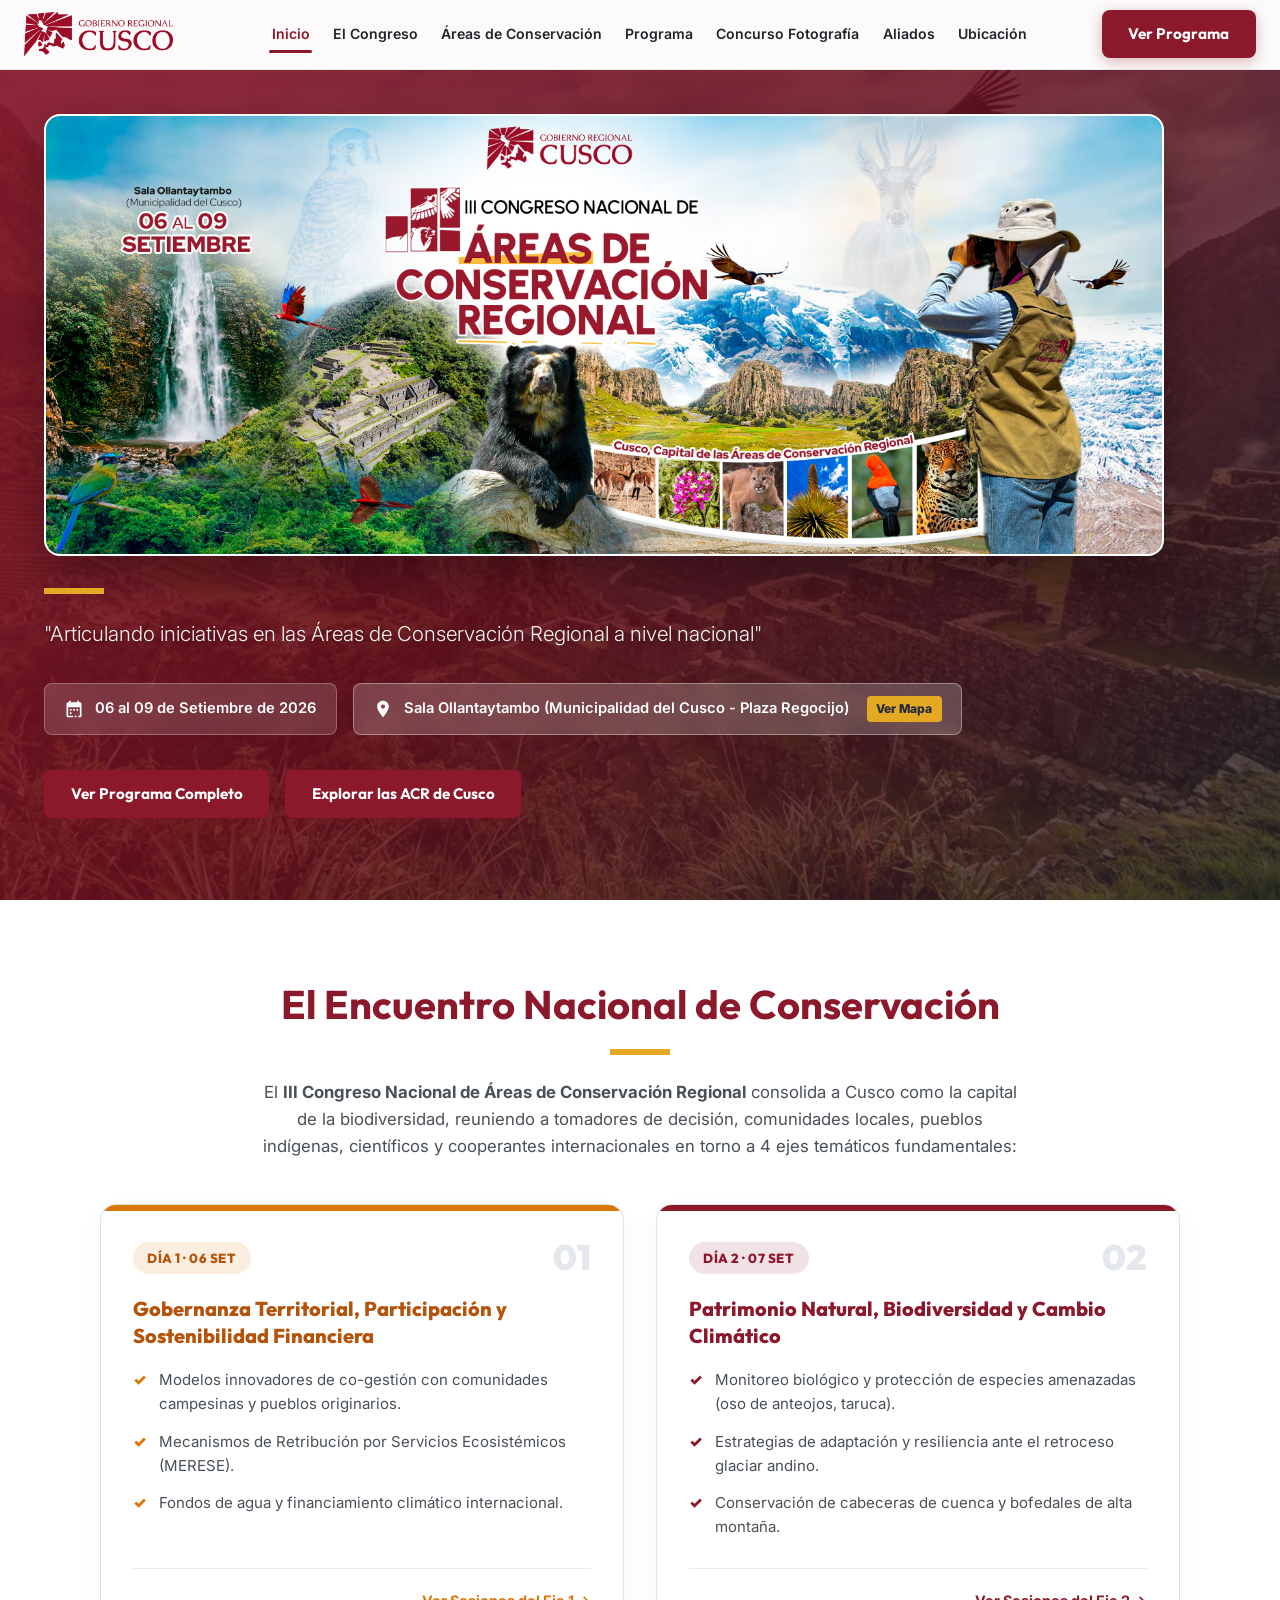
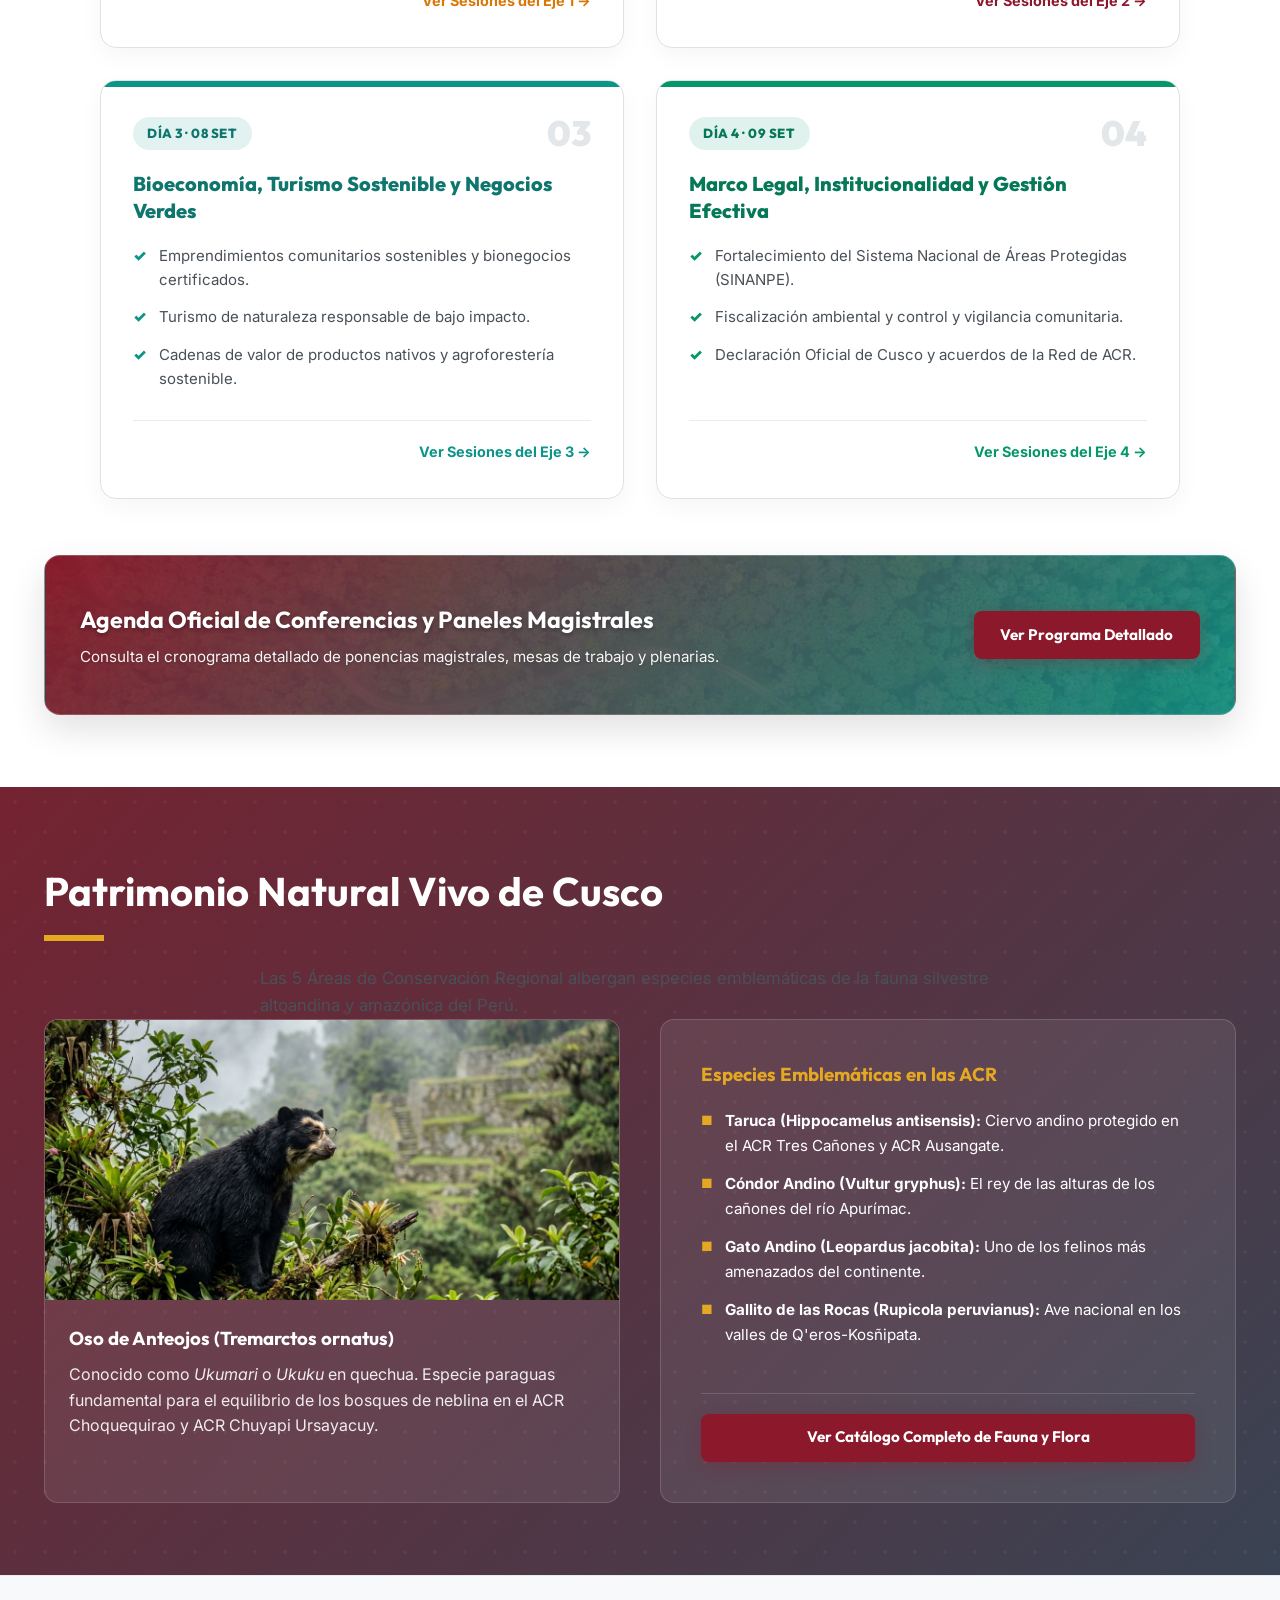
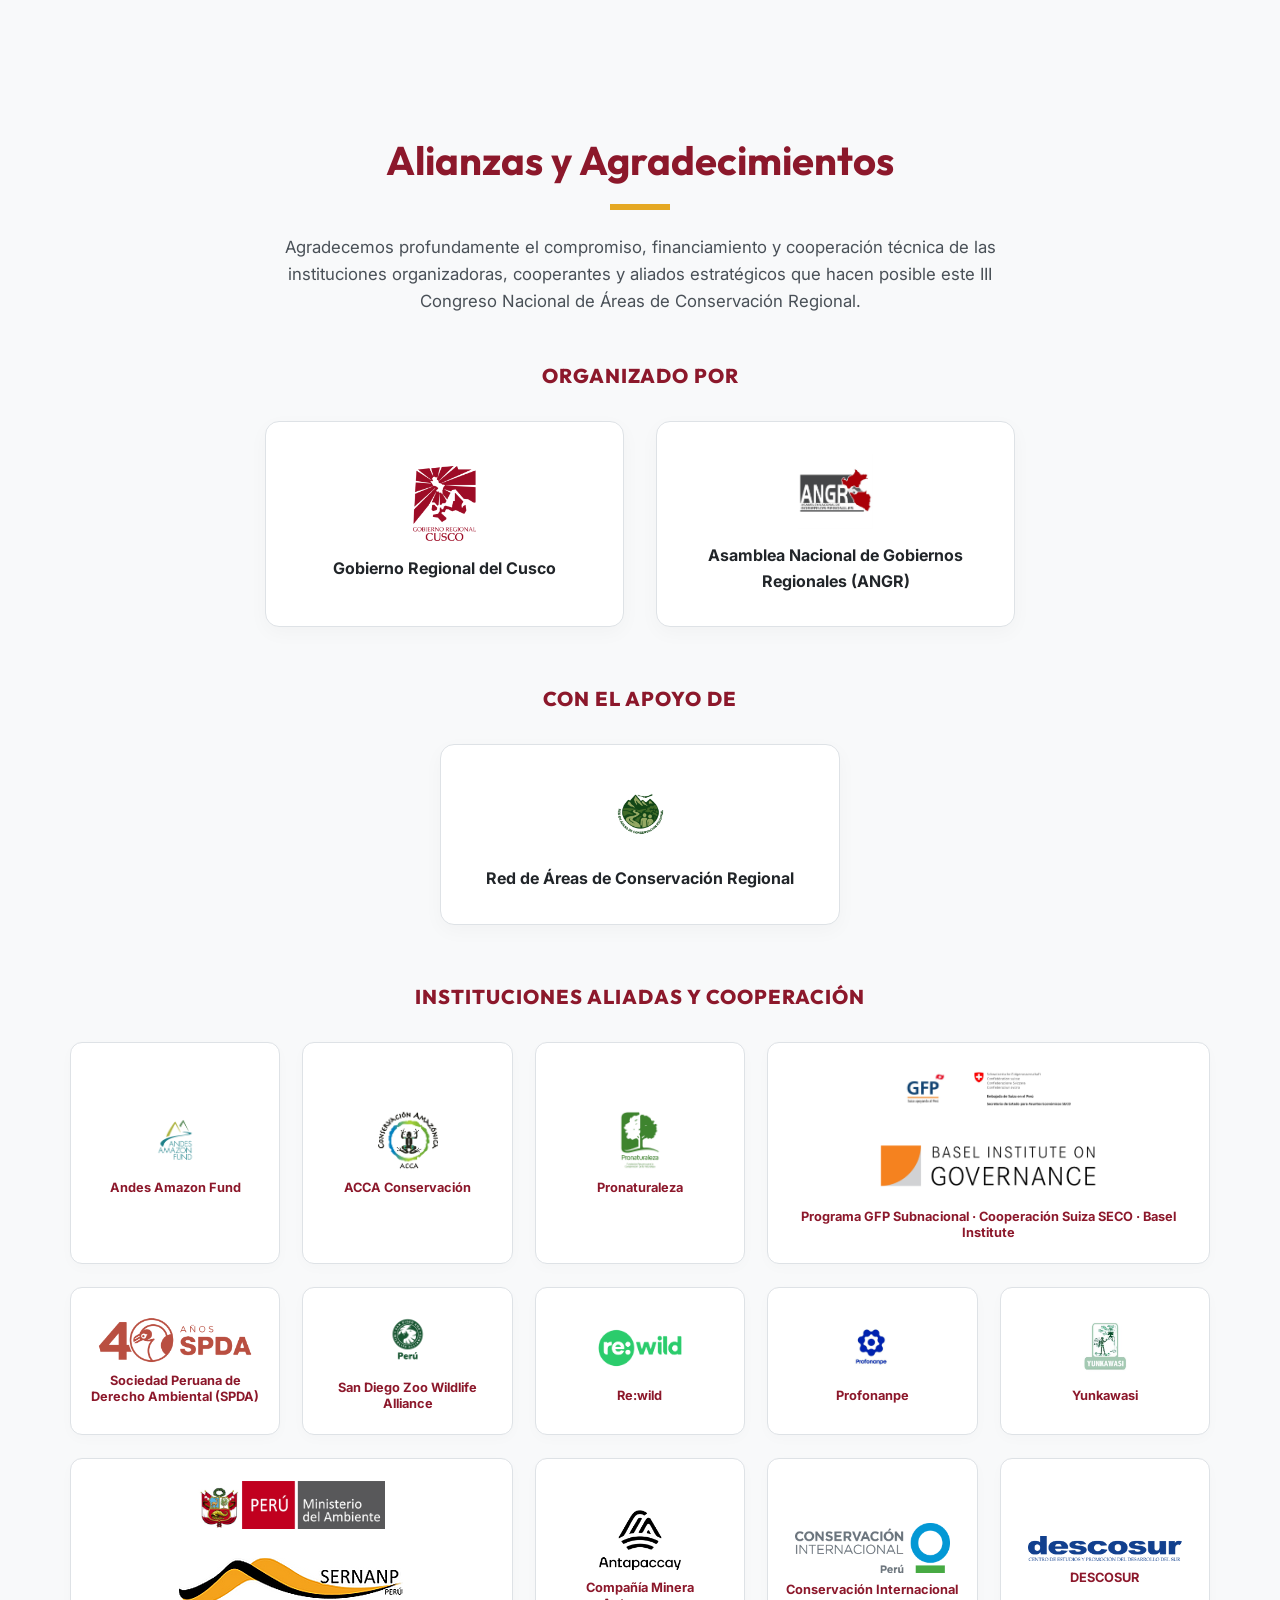
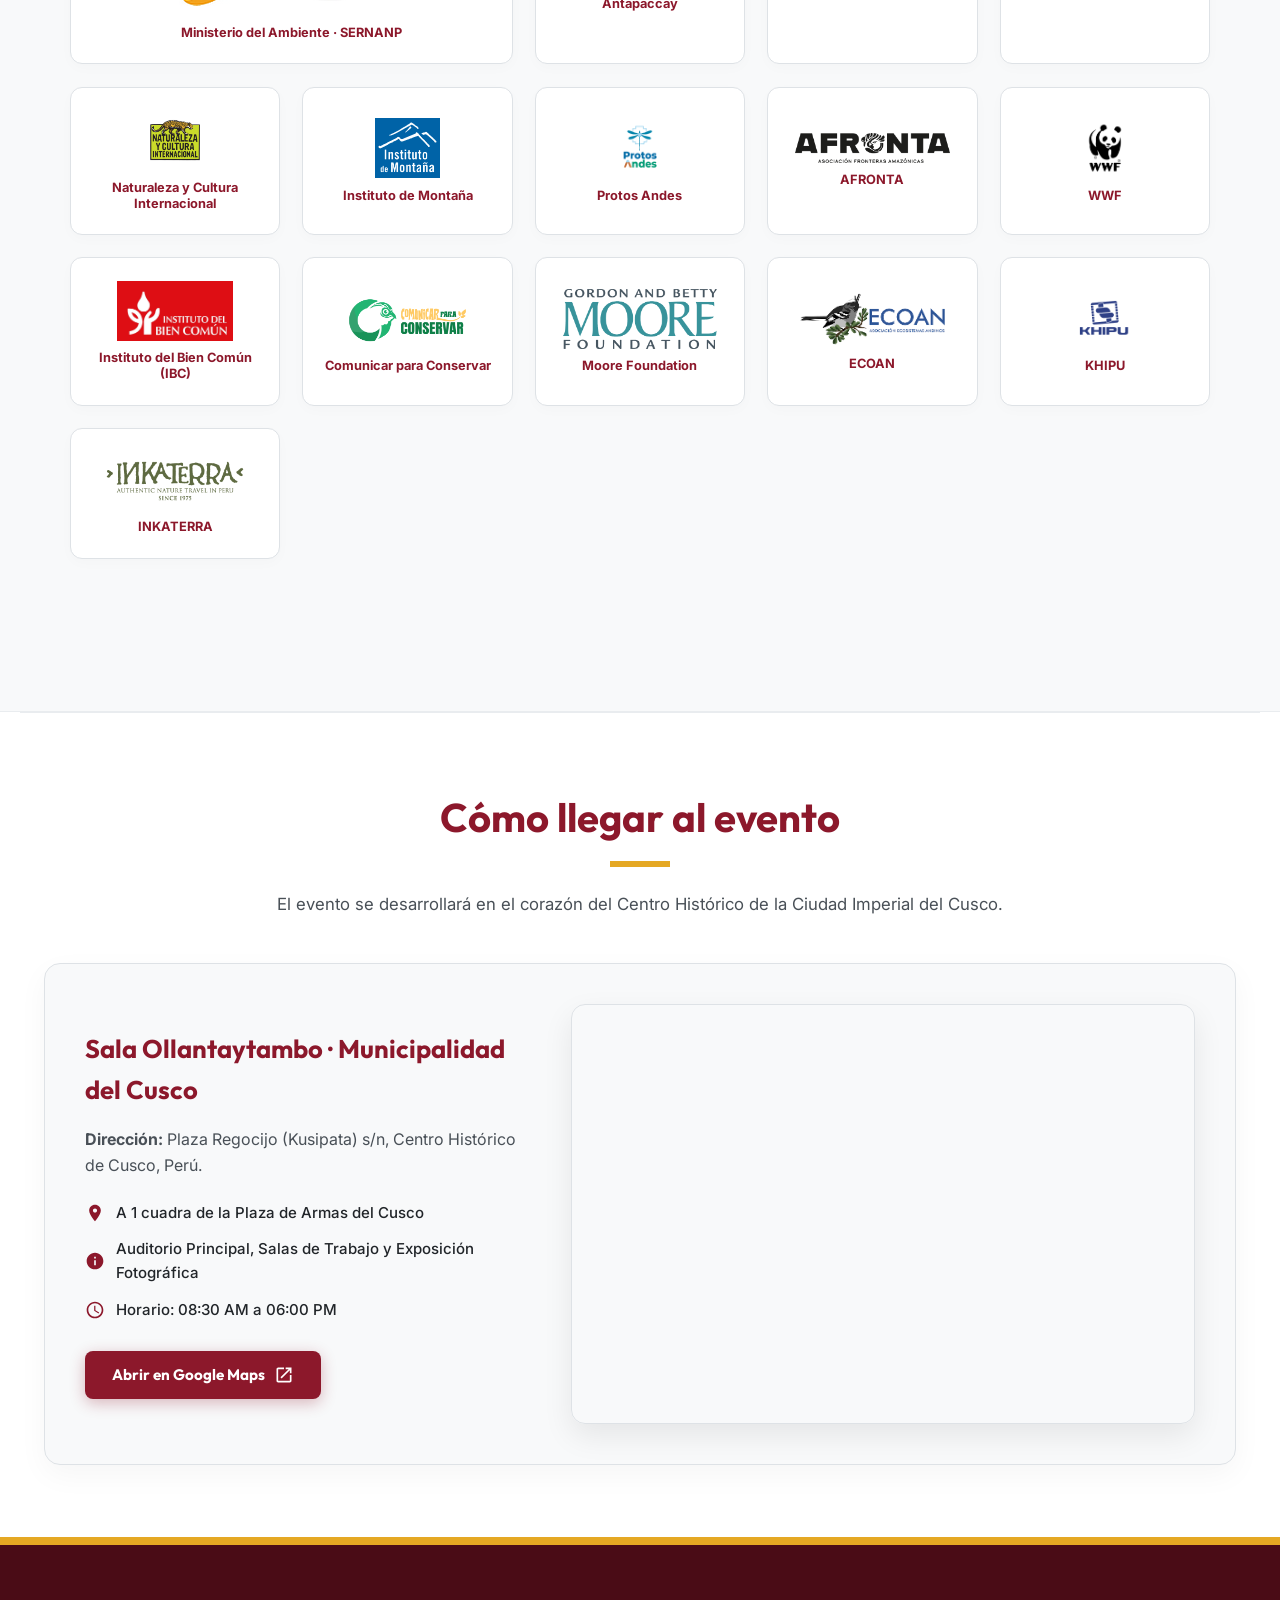
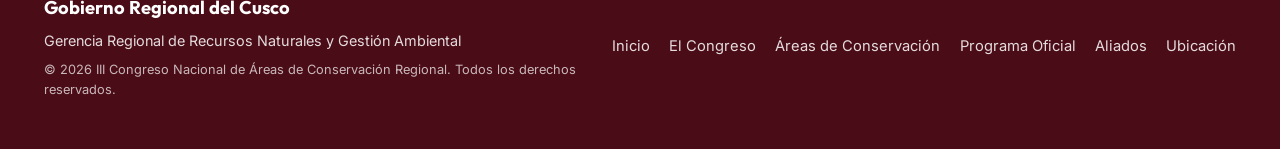
==== commit 92690d4b: "Update title in index.html for clarity" ====
--- a/index.html
+++ b/index.html
@@ -3,7 +3,7 @@
 <head>
     <meta charset="UTF-8">
     <meta name="viewport" content="width=device-width, initial-scale=1.0">
-    <title>III Congreso Nacional de Áreas de Conservación Regional · Cusco 2026</title>
+    <title>III Congreso Nacional de Áreas de Conservación Regional</title>
     <link rel="stylesheet" href="style.css">
     <!-- Google Fonts -->
     <link rel="preconnect" href="https://fonts.googleapis.com">
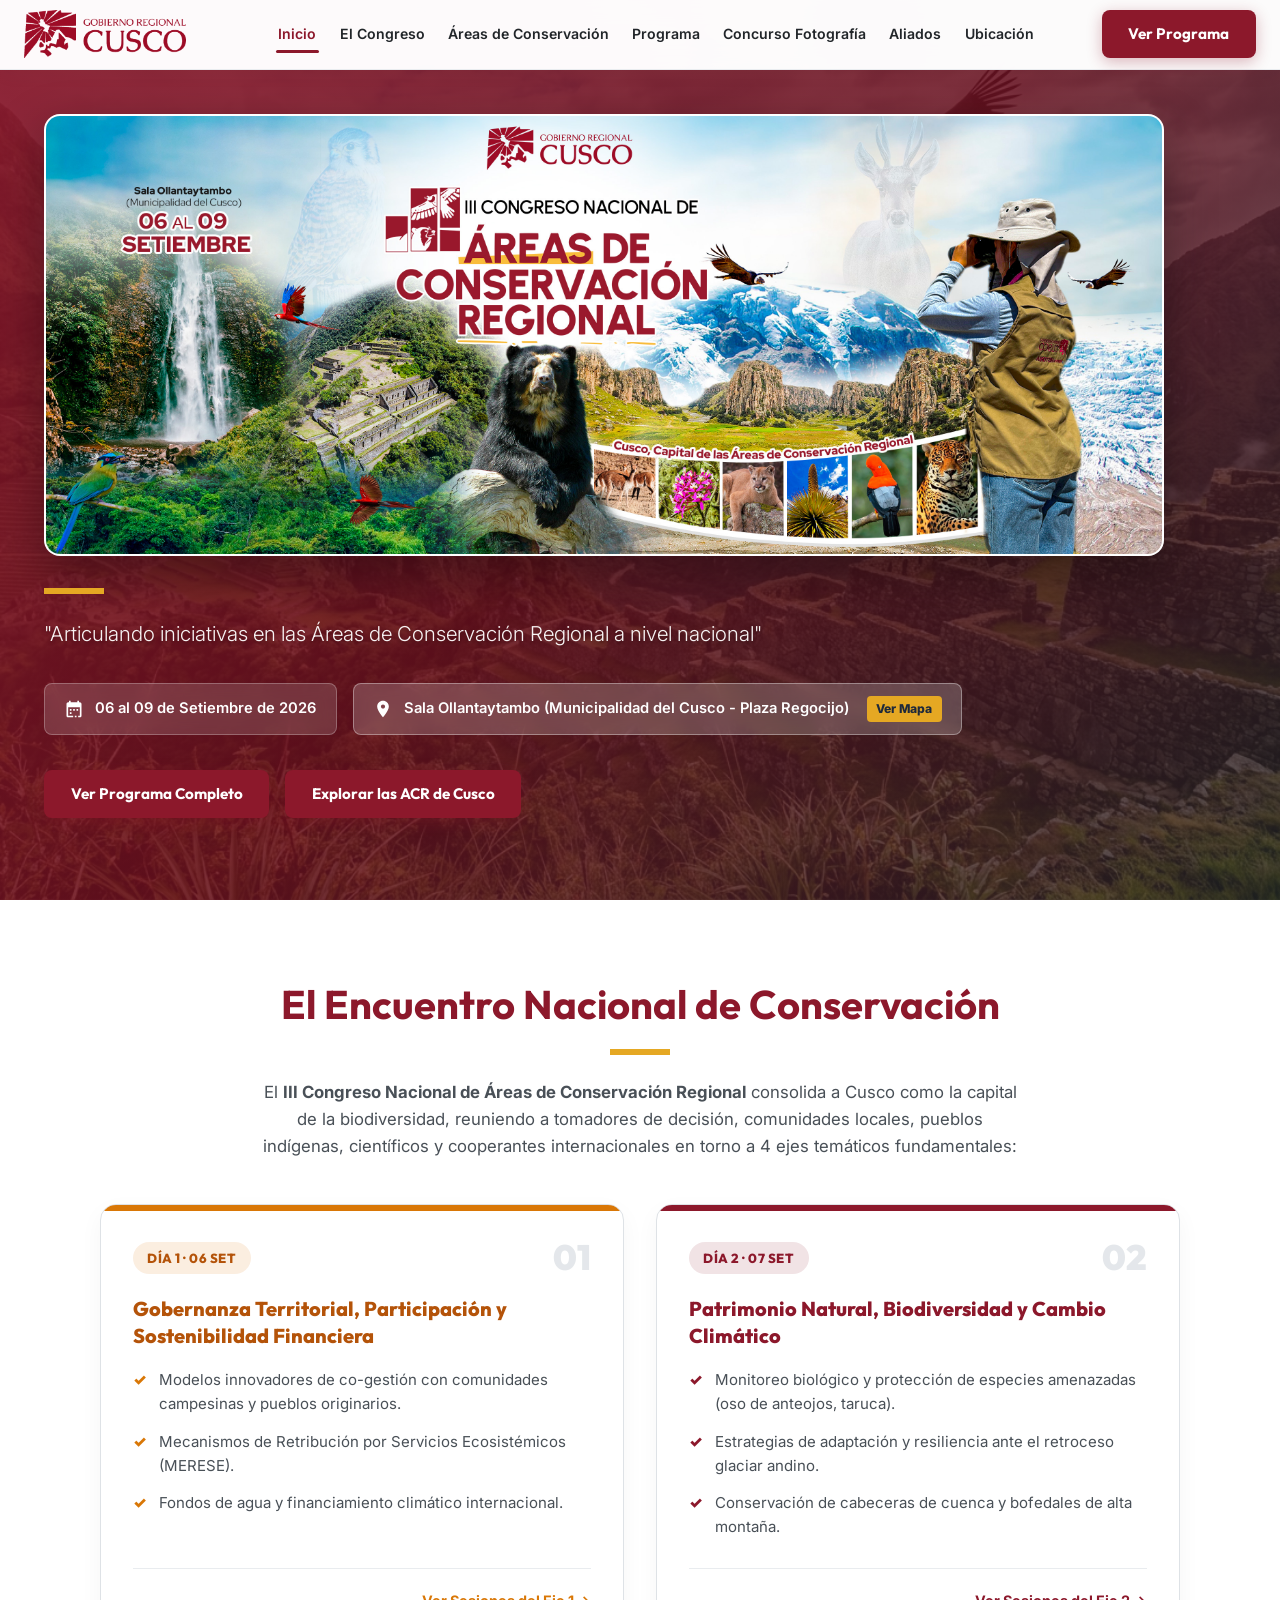
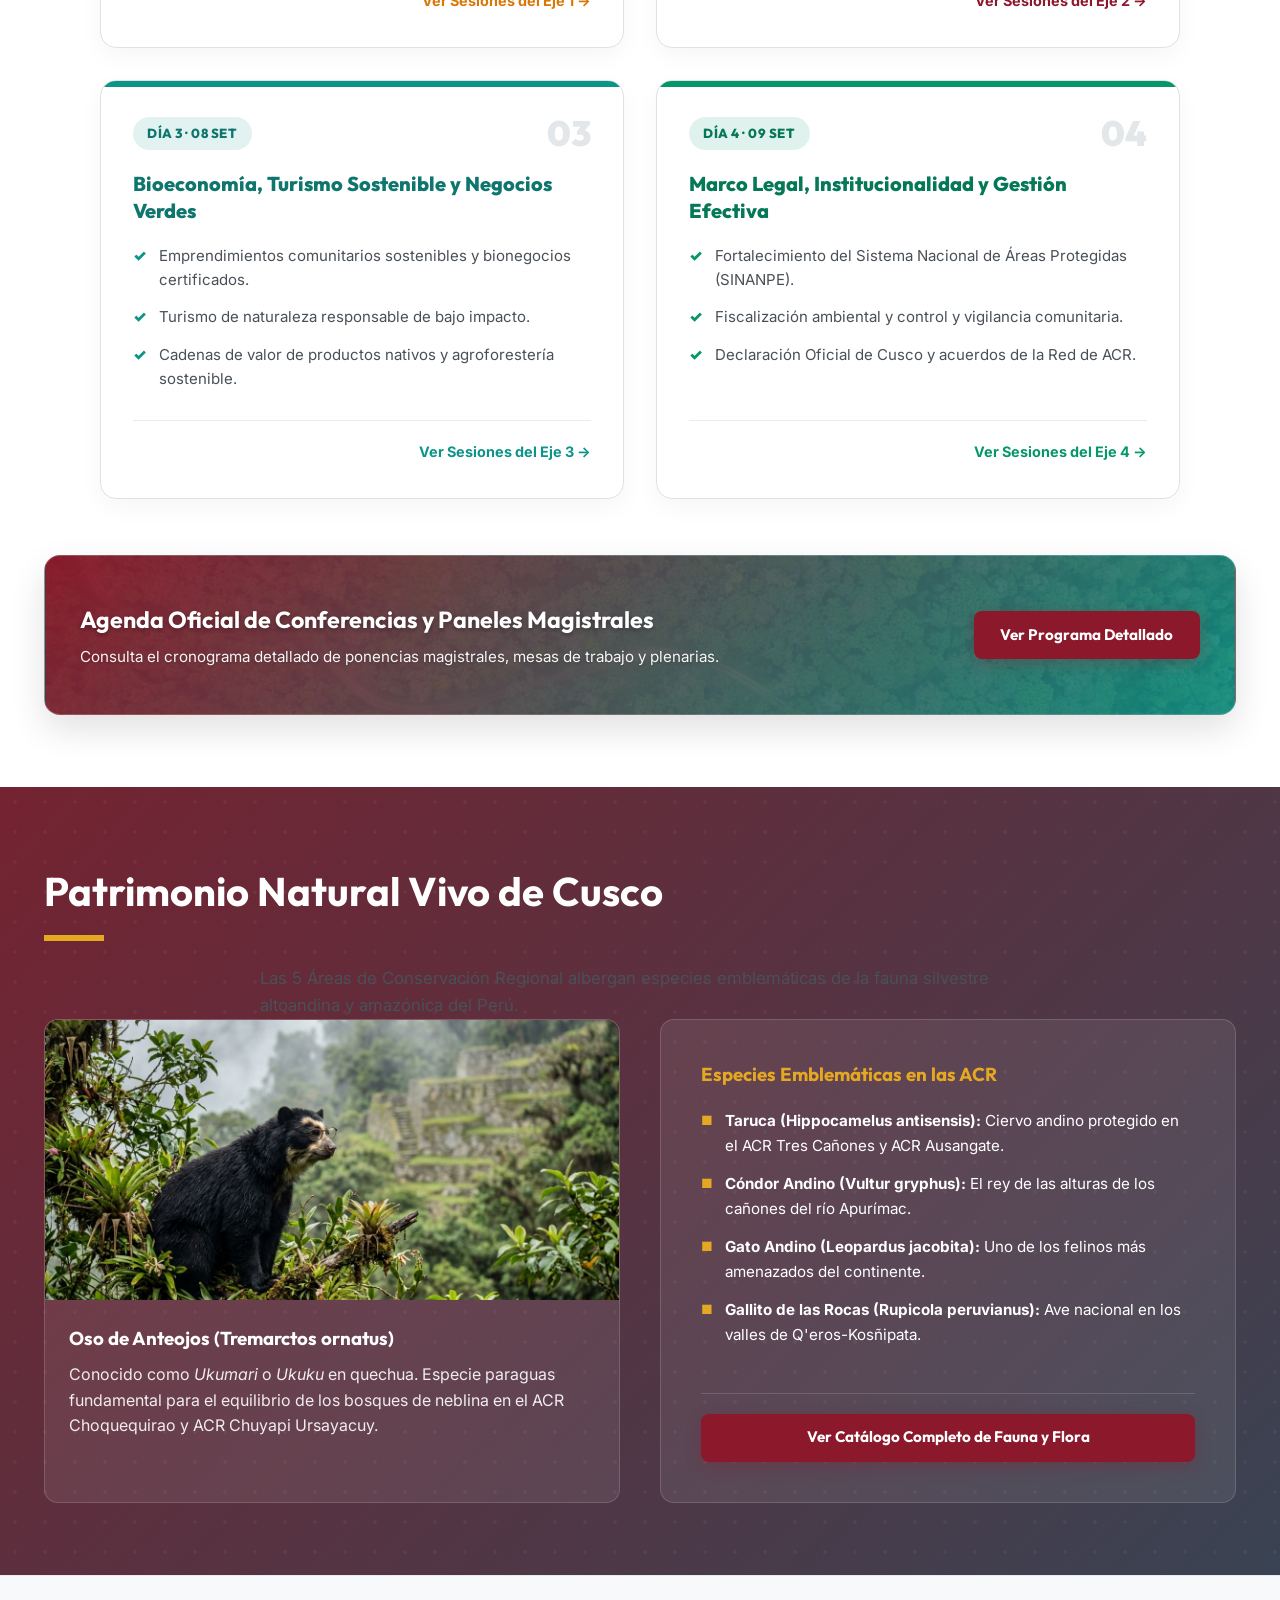
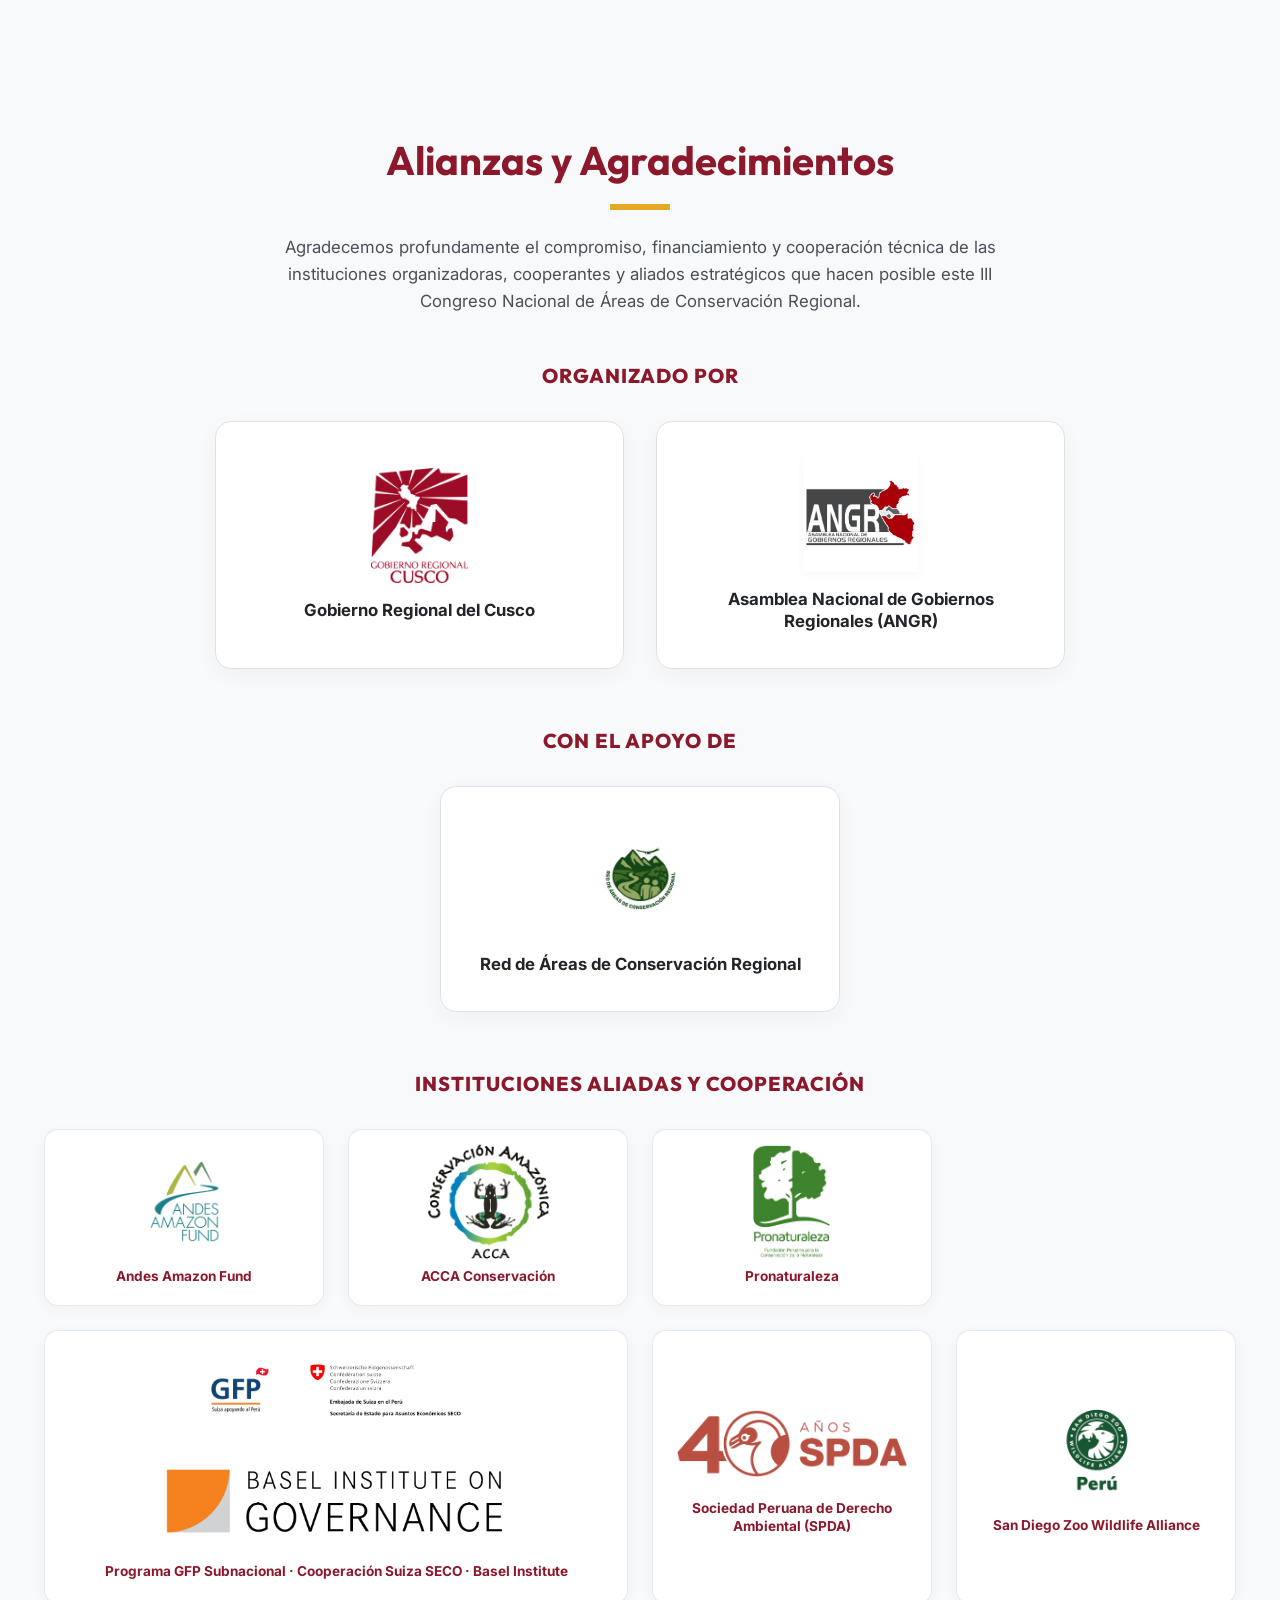
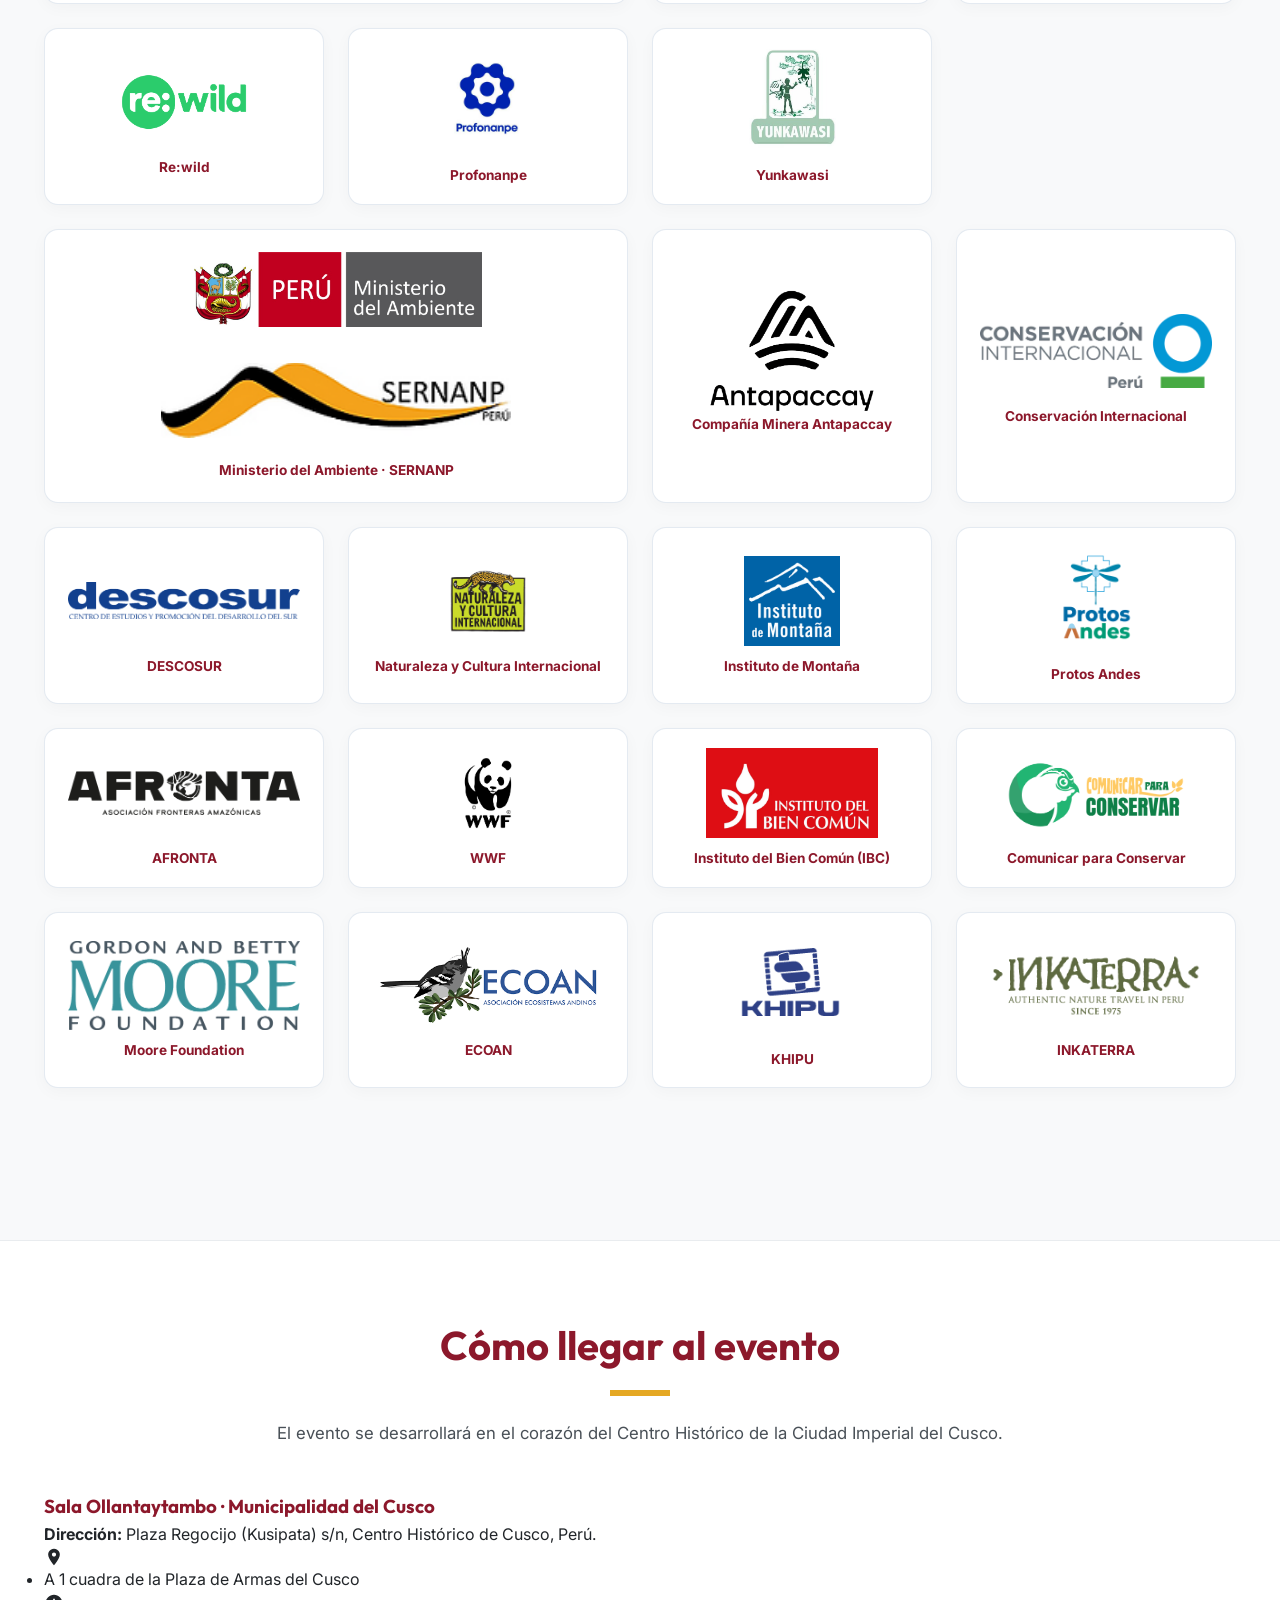
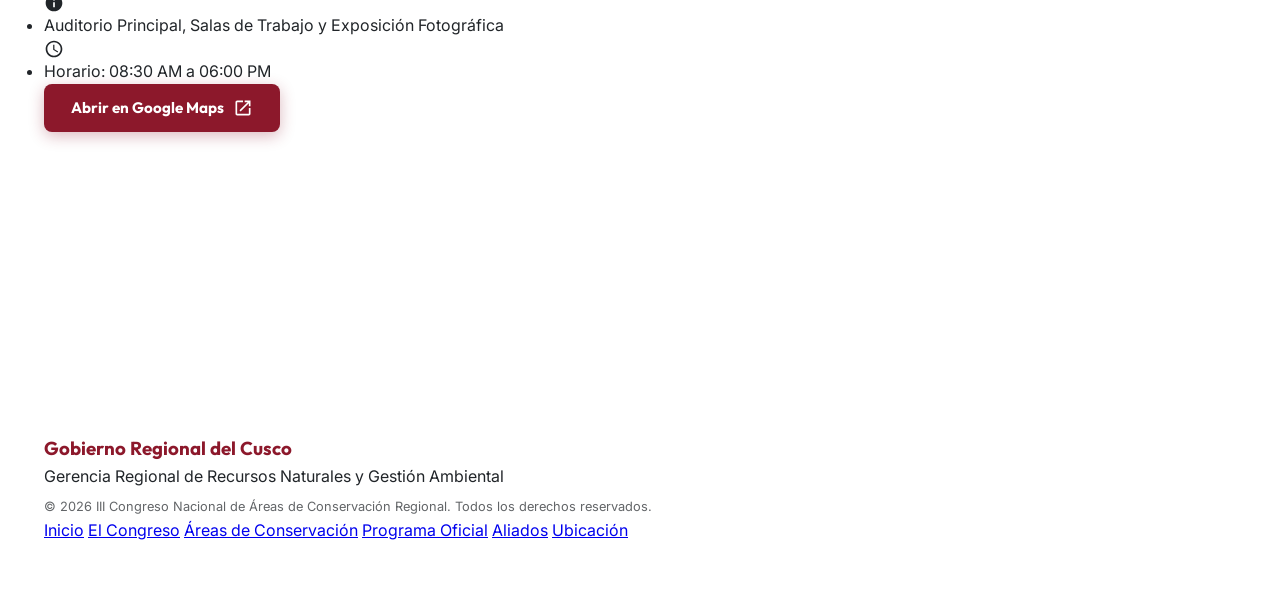
==== commit 4389b7c2: "Specifically enlarge logos for Andes Amazon Fund, ACCA, Pronaturaleza, San Diego Zoo, Profonanpe, Yu" ====
--- a/index.html
+++ b/index.html
@@ -3,7 +3,7 @@
 <head>
     <meta charset="UTF-8">
     <meta name="viewport" content="width=device-width, initial-scale=1.0">
-    <title>III Congreso Nacional de Áreas de Conservación Regional</title>
+    <title>III Congreso Nacional de Áreas de Conservación Regional · Cusco 2026</title>
     <link rel="stylesheet" href="style.css">
     <!-- Google Fonts -->
     <link rel="preconnect" href="https://fonts.googleapis.com">
@@ -253,19 +253,19 @@
             <div class="allies-responsive-grid reveal">
                 <!-- 1. Andes Amazon Fund -->
                 <div class="ally-logo-box">
-                    <img src="logo_aliado_01_andes_amazon_fund.png" alt="Andes Amazon Fund">
+                    <img src="logo_aliado_01_andes_amazon_fund.png" class="logo-boosted" alt="Andes Amazon Fund">
                     <span>Andes Amazon Fund</span>
                 </div>
 
                 <!-- 2. ACCA -->
                 <div class="ally-logo-box">
-                    <img src="logo_aliado_02_acca.png" alt="Asociación para la Conservación de la Cuenca Amazónica">
+                    <img src="logo_aliado_02_acca.png" class="logo-boosted" alt="Asociación para la Conservación de la Cuenca Amazónica">
                     <span>ACCA Conservación</span>
                 </div>
 
                 <!-- 3. Pronaturaleza -->
                 <div class="ally-logo-box">
-                    <img src="logo_aliado_03_pronaturaleza.jpg" alt="Pronaturaleza">
+                    <img src="logo_aliado_03_pronaturaleza.jpg" class="logo-boosted" alt="Pronaturaleza">
                     <span>Pronaturaleza</span>
                 </div>
 
@@ -287,7 +287,7 @@
 
                 <!-- 6. San Diego Zoo Wildlife Alliance -->
                 <div class="ally-logo-box">
-                    <img src="logo_aliado_06_san_diego_zoo.png" alt="San Diego Zoo Wildlife Alliance">
+                    <img src="logo_aliado_06_san_diego_zoo.png" class="logo-boosted" alt="San Diego Zoo Wildlife Alliance">
                     <span>San Diego Zoo Wildlife Alliance</span>
                 </div>
 
@@ -299,13 +299,13 @@
 
                 <!-- 8. Profonanpe -->
                 <div class="ally-logo-box">
-                    <img src="logo_aliado_08_profonanpe.jpg" alt="Profonanpe">
+                    <img src="logo_aliado_08_profonanpe.jpg" class="logo-boosted" alt="Profonanpe">
                     <span>Profonanpe</span>
                 </div>
 
                 <!-- 9. Yunkawasi -->
                 <div class="ally-logo-box">
-                    <img src="logo_aliado_09_yunkawasi.jpg" alt="Yunkawasi">
+                    <img src="logo_aliado_09_yunkawasi.jpg" class="logo-boosted" alt="Yunkawasi">
                     <span>Yunkawasi</span>
                 </div>
 
@@ -350,7 +350,7 @@
 
                 <!-- 16. Protos Andes -->
                 <div class="ally-logo-box">
-                    <img src="logo_aliado_16_protos_andes.png" alt="Protos Andes">
+                    <img src="logo_aliado_16_protos_andes.png" class="logo-boosted" alt="Protos Andes">
                     <span>Protos Andes</span>
                 </div>
 
@@ -392,7 +392,7 @@
 
                 <!-- 23. KHIPU -->
                 <div class="ally-logo-box">
-                    <img src="logo_aliado_23_khipu.png" alt="KHIPU">
+                    <img src="logo_aliado_23_khipu.png" class="logo-boosted" alt="KHIPU">
                     <span>KHIPU</span>
                 </div>
 
--- a/style.css
+++ b/style.css
@@ -102,8 +102,7 @@
 }
 
 .nav-logo-gore {
-    height: 44px;
-    width: auto;
+    height: 48px; width: auto;
     object-fit: contain;
     display: block;
     transition: transform 0.25s ease;
@@ -798,707 +797,7 @@
     font-weight: 800;
 }
 
-/* Tarjeta de Organizadores Principales */
-.organizers-grid {
-    display: grid;
-    grid-template-columns: repeat(auto-fit, minmax(260px, 1fr));
-    gap: 2rem;
-    max-width: 750px;
-    margin: 0 auto 3.5rem auto;
-}
-
-.organizer-card {
-    background: #FFFFFF;
-    padding: 2rem;
-    border-radius: 14px;
-    border: 1px solid var(--color-gray-300);
-    box-shadow: 0 6px 20px rgba(0, 0, 0, 0.03);
-    display: flex;
-    flex-direction: column;
-    align-items: center;
-    justify-content: center;
-    text-align: center;
-    transition: transform 0.3s ease, box-shadow 0.3s ease;
-}
-.organizer-card:hover {
-    transform: translateY(-4px);
-    box-shadow: 0 12px 30px rgba(140, 24, 43, 0.08);
-    border-color: var(--color-primary);
-}
-.organizer-card img {
-    height: 75px;
-    width: auto;
-    max-width: 100%;
-    object-fit: contain;
-    margin-bottom: 0.9rem;
-}
-.organizer-card strong {
-    font-size: 1rem;
-    color: var(--color-text);
-}
-
-/* Grilla de Instituciones Aliadas */
-.allies-responsive-grid {
-    display: grid;
-    grid-template-columns: repeat(auto-fill, minmax(180px, 1fr));
-    gap: 1.4rem;
-    max-width: 1140px;
-    margin: 0 auto;
-}
-
-.ally-logo-box {
-    background: #FFFFFF;
-    padding: 1.4rem 1rem;
-    border-radius: 12px;
-    border: 1px solid var(--color-gray-300);
-    box-shadow: 0 4px 14px rgba(0, 0, 0, 0.02);
-    display: flex;
-    flex-direction: column;
-    align-items: center;
-    justify-content: center;
-    text-align: center;
-    min-height: 130px;
-    transition: transform 0.3s ease, box-shadow 0.3s ease, border-color 0.3s ease;
-}
-.ally-logo-box:hover {
-    transform: translateY(-4px);
-    box-shadow: 0 12px 25px rgba(140, 24, 43, 0.1);
-    border-color: var(--color-primary);
-}
-.ally-logo-box img {
-    max-height: 60px;
-    width: auto;
-    max-width: 88%;
-    object-fit: contain;
-    margin-bottom: 0.6rem;
-}
-.ally-logo-box span {
-    font-size: 0.8rem;
-    font-weight: 700;
-    color: var(--color-primary);
-    line-height: 1.25;
-    display: block;
-}
-
-/* Tarjeta Conjunta para Aliados con Varios Logos (ej. GFP Subnacional + Suiza + Basel) */
-.ally-logo-box.joint-card {
-    grid-column: span 2;
-}
-.joint-logos-row {
-    display: flex;
-    align-items: center;
-    justify-content: center;
-    gap: 1.2rem;
-    flex-wrap: wrap;
-    margin-bottom: 0.6rem;
-}
-.joint-logos-row img {
-    max-height: 48px;
-    width: auto;
-}
-
-/* ==========================================================================
-   SECCIÓN DE UBICACIÓN Y MAPA GOOGLE MAPS
-   ========================================================================== */
-.location-section {
-    background: white;
-    border-top: 1px solid var(--color-gray-200);
-}
-
-.location-grid {
-    display: grid;
-    grid-template-columns: 1fr 1.4fr;
-    gap: 2.5rem;
-    align-items: center;
-    background: var(--color-bg-alt);
-    padding: 2.5rem;
-    border-radius: 16px;
-    border: 1px solid var(--color-gray-300);
-    box-shadow: 0 10px 30px rgba(0,0,0,0.04);
-}
-
-.location-info h3 {
-    font-size: 1.6rem;
-    margin-bottom: 1rem;
-    color: var(--color-primary);
-}
-
-.location-address {
-    margin-bottom: 1.4rem;
-    color: var(--color-gray-700);
-    line-height: 1.6;
-    font-size: 1rem;
-}
-
-.location-details-list {
-    list-style: none;
-    margin-bottom: 1.8rem;
-}
-.location-details-list li {
-    margin-bottom: 0.8rem;
-    display: flex;
-    align-items: center;
-    gap: 0.7rem;
-    font-weight: 500;
-    color: var(--color-text);
-    font-size: 0.94rem;
-}
-.location-details-list svg {
-    color: var(--color-primary);
-    flex-shrink: 0;
-}
-
-.map-embed-wrapper {
-    position: relative;
-    width: 100%;
-    height: 420px;
-    border-radius: 14px;
-    overflow: hidden;
-    box-shadow: 0 12px 30px rgba(0,0,0,0.08);
-    border: 1px solid var(--color-gray-300);
-}
-.map-embed-wrapper iframe {
-    width: 100%;
-    height: 100%;
-    display: block;
-}
-
-/* ==========================================================================
-   MAPA SVG INTERACTIVO Y FICHAS ACRs (acrs.html)
-   ========================================================================== */
-.map-section {
-    background: white;
-    border-bottom: 1px solid var(--color-gray-200);
-}
-
-.map-interactive-container {
-    display: grid;
-    grid-template-columns: 2.2fr 1fr;
-    gap: 2.5rem;
-    align-items: center;
-    background: var(--color-bg-alt);
-    padding: 2rem;
-    border-radius: 16px;
-    box-shadow: 0 15px 35px rgba(0,0,0,0.04);
-    border: 1px solid var(--color-gray-300);
-}
-
-.map-wrapper {
-    position: relative;
-    width: 100%;
-    height: 560px;
-    background: #ffffff;
-    border-radius: 12px;
-    overflow: hidden;
-    border: 1px solid var(--color-gray-300);
-    display: flex;
-    align-items: center;
-    justify-content: center;
-}
-
-.interactive-svg-map {
-    width: 100%;
-    height: 100%;
-    max-height: 560px;
-    display: block;
-    cursor: default;
-}
-
-.map-acr-polygon {
-    cursor: pointer;
-    outline: none;
-    pointer-events: all;
-    text-decoration: none;
-}
-
-.map-acr-polygon path {
-    cursor: pointer;
-    pointer-events: all;
-    transition: all 0.3s ease;
-}
-
-.map-acr-polygon:hover path,
-.map-acr-polygon:focus path,
-.map-acr-polygon.active-highlight path {
-    filter: drop-shadow(0 0 18px rgba(140, 24, 43, 0.95)) brightness(1.28);
-    stroke: #FFFFFF !important;
-    stroke-width: 1.2px !important;
-}
-
-.map-acr-badge {
-    cursor: pointer;
-    outline: none;
-    text-decoration: none;
-    pointer-events: all;
-}
-
-.map-acr-badge g {
-    transition: filter 0.25s ease;
-}
-
-.badge-bg-rect {
-    fill: #ffffff;
-    fill-opacity: 0.98;
-    stroke: rgba(0, 0, 0, 0.2);
-    stroke-width: 5px;
-    filter: drop-shadow(0 8px 18px rgba(0, 0, 0, 0.2));
-    transition: stroke 0.25s ease, stroke-width 0.25s ease, fill 0.25s ease, filter 0.25s ease;
-}
-
-.badge-text {
-    pointer-events: none;
-    letter-spacing: 0.5px;
-    user-select: none;
-    transition: fill 0.25s ease;
-}
-
-.map-acr-badge:hover .badge-bg-rect,
-.map-acr-badge:focus .badge-bg-rect,
-.map-acr-badge.active-highlight .badge-bg-rect {
-    fill: #ffffff;
-    stroke-width: 16px;
-}
-
-.badge-choquequirao:hover .badge-bg-rect,
-.badge-choquequirao.active-highlight .badge-bg-rect {
-    stroke: var(--color-choquequirao);
-    filter: drop-shadow(0 0 32px rgba(140, 24, 43, 0.9));
-}
-.badge-choquequirao:hover .badge-text,
-.badge-choquequirao.active-highlight .badge-text {
-    fill: var(--color-choquequirao);
-}
-
-.badge-trescanones:hover .badge-bg-rect,
-.badge-trescanones.active-highlight .badge-bg-rect {
-    stroke: var(--color-trescanones);
-    filter: drop-shadow(0 0 32px rgba(217, 119, 6, 0.9));
-}
-.badge-trescanones:hover .badge-text,
-.badge-trescanones.active-highlight .badge-text {
-    fill: var(--color-trescanones);
-}
-
-.badge-ausangate:hover .badge-bg-rect,
-.badge-ausangate.active-highlight .badge-bg-rect {
-    stroke: var(--color-ausangate);
-    filter: drop-shadow(0 0 32px rgba(5, 150, 105, 0.9));
-}
-.badge-ausangate:hover .badge-text,
-.badge-ausangate.active-highlight .badge-text {
-    fill: var(--color-ausangate);
-}
-
-.badge-chuyapi:hover .badge-bg-rect,
-.badge-chuyapi.active-highlight .badge-bg-rect {
-    stroke: var(--color-chuyapi);
-    filter: drop-shadow(0 0 32px rgba(13, 148, 136, 0.9));
-}
-.badge-chuyapi:hover .badge-text,
-.badge-chuyapi.active-highlight .badge-text {
-    fill: var(--color-chuyapi);
-}
-
-.badge-qeros:hover .badge-bg-rect,
-.badge-qeros.active-highlight .badge-bg-rect {
-    stroke: var(--color-qeros);
-    filter: drop-shadow(0 0 32px rgba(124, 58, 237, 0.9));
-}
-.badge-qeros:hover .badge-text,
-.badge-qeros.active-highlight .badge-text {
-    fill: var(--color-qeros);
-}
-
-/* Floating tooltip for map */
-.map-tooltip {
-    position: absolute;
-    bottom: 20px;
-    left: 20px;
-    background: rgba(104, 16, 31, 0.95);
-    color: white;
-    padding: 1rem 1.4rem;
-    border-radius: 10px;
-    box-shadow: 0 10px 25px rgba(0,0,0,0.25);
-    backdrop-filter: blur(8px);
-    border: 1px solid rgba(255,255,255,0.2);
-    pointer-events: none;
-    transition: opacity 0.3s ease, transform 0.3s ease;
-    z-index: 20;
-    max-width: 300px;
-}
-.map-tooltip h4 {
-    color: #fff;
-    font-size: 1.1rem;
-    margin-bottom: 0.2rem;
-}
-.map-tooltip p {
-    color: var(--color-accent);
-    font-size: 0.88rem;
-    margin-bottom: 0.4rem;
-}
-.map-tooltip .tooltip-hint {
-    display: block;
-    font-size: 0.8rem;
-    color: #fca5a5;
-    font-weight: 600;
-}
-
-/* Sidebar Legend */
-.map-sidebar-legend {
-    background: white;
-    padding: 1.6rem;
-    border-radius: 12px;
-    box-shadow: 0 4px 15px rgba(0,0,0,0.03);
-    border: 1px solid var(--color-gray-300);
-}
-.map-sidebar-legend h3 {
-    font-size: 1.2rem;
-    margin-bottom: 1.2rem;
-    padding-bottom: 0.6rem;
-    border-bottom: 2px solid var(--color-gray-200);
-    color: var(--color-primary);
-}
-
-.legend-list {
-    list-style: none;
-    display: flex;
-    flex-direction: column;
-    gap: 0.8rem;
-}
-.legend-item {
-    display: flex;
-    align-items: center;
-    gap: 0.9rem;
-    padding: 0.8rem 1rem;
-    border-radius: 8px;
-    background: var(--color-bg-alt);
-    transition: all 0.3s ease;
-    border: 1px solid transparent;
-    cursor: pointer;
-}
-.legend-item:hover, .legend-item.active {
-    background: #fff;
-    border-color: var(--color-primary);
-    transform: translateX(4px);
-    box-shadow: 0 4px 15px rgba(140, 24, 43, 0.15);
-}
-
-.color-dot {
-    width: 14px;
-    height: 14px;
-    border-radius: 50%;
-    flex-shrink: 0;
-}
-.dot-choquequirao { background-color: var(--color-choquequirao); }
-.dot-trescanones { background-color: var(--color-trescanones); }
-.dot-ausangate { background-color: var(--color-ausangate); }
-.dot-chuyapi { background-color: var(--color-chuyapi); }
-.dot-qeros { background-color: var(--color-qeros); }
-
-.legend-info {
-    flex-grow: 1;
-}
-.legend-info strong {
-    display: block;
-    font-size: 0.92rem;
-    color: var(--color-text);
-}
-.legend-info small {
-    display: block;
-    color: var(--color-gray-700);
-    font-size: 0.78rem;
-}
-.legend-link {
-    font-size: 0.85rem;
-    color: var(--color-primary);
-    text-decoration: none;
-    font-weight: 700;
-}
-
-/* ==========================================================================
-   FICHAS DETALLADAS DE LAS ACRs (acrs.html)
-   ========================================================================== */
-.acrs-detail-section {
-    background: var(--color-bg-alt);
-}
-
-.acr-card-detailed {
-    background: white;
-    border-radius: 16px;
-    padding: 3rem 2.5rem;
-    margin-bottom: 3.5rem;
-    box-shadow: 0 10px 30px rgba(0,0,0,0.04);
-    border: 1px solid var(--color-gray-300);
-    scroll-margin-top: 90px;
-    transition: box-shadow 0.6s ease, transform 0.4s ease;
-}
-.acr-card-detailed:last-child {
-    margin-bottom: 0;
-}
-.acr-card-detailed.highlight-pulse {
-    box-shadow: 0 0 40px rgba(140, 24, 43, 0.5);
-    border-color: var(--color-primary);
-}
-
-.acr-card-header {
-    margin-bottom: 1.8rem;
-}
-.badge-creation {
-    display: inline-block;
-    padding: 0.35rem 0.9rem;
-    background: rgba(140, 24, 43, 0.08);
-    color: var(--color-primary);
-    border-radius: 20px;
-    font-size: 0.82rem;
-    font-weight: 700;
-    margin-bottom: 0.6rem;
-}
-.acr-card-header h2 {
-    font-size: clamp(1.8rem, 3.5vw, 2.3rem);
-    margin-bottom: 0.4rem;
-}
-.acr-lead {
-    font-size: clamp(0.95rem, 1.8vw, 1.1rem);
-    color: var(--color-gray-700);
-}
-
-/* Galería de 4 Fotos por ACR */
-.acr-photo-gallery {
-    display: grid;
-    grid-template-columns: 2fr 1fr 1fr;
-    grid-template-rows: 1fr 1fr;
-    gap: 1rem;
-    margin: 1.8rem 0 2.2rem 0;
-    height: 440px;
-}
-
-.gallery-item {
-    position: relative;
-    border-radius: 12px;
-    overflow: hidden;
-    box-shadow: 0 4px 15px rgba(0,0,0,0.06);
-}
-.gallery-item.main-feature {
-    grid-column: 1 / 2;
-    grid-row: 1 / 3;
-}
-.gallery-item img {
-    width: 100%;
-    height: 100%;
-    object-fit: cover;
-    display: block;
-    transition: transform 0.6s ease;
-}
-.gallery-item:hover img {
-    transform: scale(1.05);
-}
-
-.gallery-item figcaption {
-    position: absolute;
-    bottom: 0;
-    left: 0;
-    right: 0;
-    background: linear-gradient(to top, rgba(0,0,0,0.85) 0%, transparent 100%);
-    color: white;
-    padding: 1.2rem 1rem 0.8rem 1rem;
-    font-size: 0.82rem;
-    line-height: 1.35;
-    opacity: 0.95;
-}
-
-.acr-content-grid {
-    display: grid;
-    grid-template-columns: 1fr 1fr;
-    gap: 1.8rem;
-}
-
-.info-box {
-    background: var(--color-bg-alt);
-    padding: 1.8rem;
-    border-radius: 12px;
-    border-left: 4px solid var(--color-primary);
-    border-top: 1px solid var(--color-gray-200);
-    border-right: 1px solid var(--color-gray-200);
-    border-bottom: 1px solid var(--color-gray-200);
-}
-.info-box h3 {
-    font-size: 1.15rem;
-    margin-bottom: 0.8rem;
-    color: var(--color-primary);
-}
-.info-box ul {
-    list-style: none;
-}
-.info-box ul li {
-    margin-bottom: 0.5rem;
-    font-size: 0.94rem;
-}
-.info-box p {
-    font-size: 0.94rem;
-    color: var(--color-gray-700);
-}
-
-/* ==========================================================================
-   PANEL FOTOGRÁFICO DE ESPECIES (acrs.html)
-   ========================================================================== */
-.species-panel-section {
-    background: var(--color-primary-dark);
-    color: white;
-}
-.species-panel-section h2 {
-    color: white;
-}
-.species-panel-section .section-header p {
-    color: rgba(255,255,255,0.85);
-}
-
-.species-cards-grid {
-    display: grid;
-    grid-template-columns: repeat(auto-fill, minmax(300px, 1fr));
-    gap: 2rem;
-    margin-top: 2.5rem;
-}
-
-.species-card {
-    background: rgba(255,255,255,0.08);
-    border-radius: 14px;
-    overflow: hidden;
-    border: 1px solid rgba(255,255,255,0.15);
-    display: flex;
-    flex-direction: column;
-    transition: transform 0.4s ease, box-shadow 0.4s ease;
-}
-.species-card:hover {
-    transform: translateY(-6px);
-    box-shadow: 0 15px 30px rgba(0,0,0,0.35);
-    border-color: var(--color-accent);
-}
-
-.species-img-wrapper {
-    position: relative;
-    height: 220px;
-    overflow: hidden;
-}
-.species-img-wrapper img {
-    width: 100%;
-    height: 100%;
-    object-fit: cover;
-    transition: transform 0.6s ease;
-}
-.species-card:hover .species-img-wrapper img {
-    transform: scale(1.08);
-}
-
-.status-badge {
-    position: absolute;
-    top: 12px;
-    right: 12px;
-    padding: 0.35rem 0.8rem;
-    border-radius: 20px;
-    font-size: 0.75rem;
-    font-weight: 700;
-    backdrop-filter: blur(6px);
-    color: white;
-}
-.status-vu { background-color: rgba(217, 119, 6, 0.95); }
-.status-nt { background-color: rgba(202, 138, 4, 0.95); }
-.status-lc { background-color: rgba(5, 150, 105, 0.95); }
-
-.species-card-body {
-    padding: 1.5rem;
-    flex-grow: 1;
-    display: flex;
-    flex-direction: column;
-}
-
-.species-names {
-    display: flex;
-    justify-content: space-between;
-    align-items: baseline;
-    margin-bottom: 0.2rem;
-}
-.species-names h3 {
-    color: white;
-    font-size: 1.25rem;
-}
-.quechua-name {
-    font-family: var(--font-heading);
-    color: var(--color-accent);
-    font-weight: 700;
-    font-size: 0.95rem;
-}
-
-.scientific-name {
-    font-size: 0.86rem;
-    color: #cbd5e1;
-    margin-bottom: 0.9rem;
-}
-
-.species-desc {
-    font-size: 0.9rem;
-    color: rgba(255,255,255,0.88);
-    line-height: 1.5;
-    margin-bottom: 1.4rem;
-    flex-grow: 1;
-}
-
-.species-meta {
-    font-size: 0.82rem;
-    color: var(--color-accent);
-    padding-top: 0.8rem;
-    border-top: 1px solid rgba(255,255,255,0.15);
-}
-
-/* ==========================================================================
-   FOOTER
-   ========================================================================== */
-.footer {
-    background: #4A0C16;
-    color: white;
-    position: relative;
-}
-.inca-border-top {
-    height: 8px;
-    background: var(--color-accent);
-}
-.footer-content {
-    display: flex;
-    justify-content: space-between;
-    align-items: center;
-    padding: 3rem 1.5rem;
-}
-.footer-info h3 {
-    color: white;
-    margin-bottom: 0.4rem;
-    font-size: 1.15rem;
-}
-.footer-info p {
-    opacity: 0.85;
-    font-size: 0.9rem;
-    max-width: 550px;
-}
-.footer-links {
-    display: flex;
-    flex-wrap: wrap;
-    gap: 1.2rem;
-}
-.footer-links a {
-    color: white;
-    text-decoration: none;
-    opacity: 0.85;
-    transition: opacity 0.3s, color 0.3s;
-    font-size: 0.92rem;
-}
-.footer-links a:hover {
-    opacity: 1;
-    color: var(--color-accent);
-}
-
-/* Animations */
-@keyframes fadeIn {
-    from { opacity: 0; transform: translateY(10px); }
-    to { opacity: 1; transform: translateY(0); }
-}
+
 
 .reveal {
     opacity: 0;
@@ -2911,3 +2210,309 @@
         height: 210px;
     }
 }
+
+
+/* ==========================================================================
+   MENU RESPONSIVO MÓVIL (HAMBURGER Y PANEL DESPLEGABLE)
+   ========================================================================== */
+.mobile-nav-toggle {
+    display: none;
+    background: transparent;
+    border: none;
+    cursor: pointer;
+    padding: 0.5rem;
+    z-index: 1002;
+    flex-direction: column;
+    justify-content: center;
+    align-items: center;
+    gap: 5px;
+    width: 44px;
+    height: 44px;
+    border-radius: 8px;
+    transition: background-color 0.2s ease;
+}
+
+.mobile-nav-toggle:hover, .mobile-nav-toggle:focus {
+    background: rgba(140, 24, 43, 0.08);
+}
+
+.mobile-nav-toggle .hamburger-bar {
+    width: 24px;
+    height: 3px;
+    background-color: var(--color-primary);
+    border-radius: 3px;
+    transition: all 0.3s cubic-bezier(0.16, 1, 0.3, 1);
+    transform-origin: center;
+}
+
+.mobile-nav-toggle.open .hamburger-bar:nth-child(1) {
+    transform: translateY(8px) rotate(45deg);
+}
+
+.mobile-nav-toggle.open .hamburger-bar:nth-child(2) {
+    opacity: 0;
+    transform: scaleX(0);
+}
+
+.mobile-nav-toggle.open .hamburger-bar:nth-child(3) {
+    transform: translateY(-8px) rotate(-45deg);
+}
+
+@media (max-width: 1024px) {
+    .mobile-nav-toggle {
+        display: flex !important;
+    }
+    
+    .desktop-only {
+        display: none !important;
+    }
+    
+    .mobile-only-btn {
+        display: block !important;
+        padding-top: 0.8rem;
+        margin-top: 0.4rem;
+        border-top: 1px solid var(--color-gray-200);
+    }
+    
+    .mobile-only-btn .btn-primary {
+        display: block !important;
+        width: 100%;
+        text-align: center;
+        padding: 0.85rem 1.5rem;
+        font-size: 1rem;
+    }
+
+    .nav-links {
+        position: fixed;
+        top: 60px;
+        left: 0;
+        right: 0;
+        width: 100%;
+        background: #FFFFFF !important;
+        flex-direction: column !important;
+        align-items: stretch !important;
+        padding: 1.25rem 1.75rem 2rem 1.75rem !important;
+        gap: 0.6rem !important;
+        border-bottom: 3px solid var(--color-primary);
+        box-shadow: 0 15px 35px rgba(0, 0, 0, 0.15);
+        max-height: 0;
+        opacity: 0;
+        visibility: hidden;
+        overflow: hidden;
+        transition: max-height 0.35s ease, opacity 0.25s ease, visibility 0.25s ease;
+        z-index: 1001;
+    }
+
+    .nav-links.mobile-open {
+        max-height: 85vh !important;
+        opacity: 1 !important;
+        visibility: visible !important;
+        overflow-y: auto !important;
+    }
+
+    .nav-links li {
+        width: 100%;
+        border-bottom: 1px solid var(--color-gray-100);
+    }
+
+    .nav-links li:last-child {
+        border-bottom: none;
+    }
+
+    .nav-links a {
+        font-size: 1.05rem;
+        display: block;
+        width: 100%;
+        padding: 0.75rem 0.2rem;
+        font-weight: 700;
+        color: #1E293B;
+        transition: color 0.2s, padding-left 0.2s;
+    }
+
+    .nav-links a:hover,
+    .nav-links a.active {
+        color: var(--color-primary);
+        padding-left: 0.4rem;
+    }
+}
+
+
+.hero-organizer-badge {
+    display: inline-block;
+    font-size: 1.15rem;
+    font-weight: 800;
+    font-family: var(--font-heading);
+    color: var(--color-accent);
+    text-transform: uppercase;
+    letter-spacing: 0.6px;
+    margin-bottom: 1rem;
+    background: rgba(0, 0, 0, 0.25);
+    padding: 0.45rem 1.1rem;
+    border-radius: 8px;
+    border-left: 3px solid var(--color-accent);
+    backdrop-filter: blur(4px);
+}
+
+
+/* ==========================================================================
+   SECCIÓN DE ALIADOS Y ORGANIZADORES - LOGOS AMPLIADOS Y VISIBLES
+   ========================================================================== */
+.organizers-grid {
+    display: grid;
+    grid-template-columns: repeat(auto-fit, minmax(300px, 1fr));
+    gap: 2rem;
+    max-width: 850px;
+    margin: 0 auto 3.5rem auto;
+}
+
+.organizer-card {
+    background: #FFFFFF;
+    padding: 2.2rem 1.8rem;
+    border-radius: 16px;
+    border: 1px solid var(--color-gray-300);
+    box-shadow: 0 6px 22px rgba(0, 0, 0, 0.04);
+    display: flex;
+    flex-direction: column;
+    align-items: center;
+    justify-content: center;
+    text-align: center;
+    transition: transform 0.3s ease, box-shadow 0.3s ease, border-color 0.3s ease;
+}
+
+.organizer-card:hover {
+    transform: translateY(-4px);
+    box-shadow: 0 14px 32px rgba(140, 24, 43, 0.1);
+    border-color: var(--color-primary);
+}
+
+.organizer-card img {
+    height: 115px;
+    max-height: 125px;
+    width: auto;
+    max-width: 95%;
+    object-fit: contain;
+    margin-bottom: 1rem;
+    filter: drop-shadow(0 2px 4px rgba(0,0,0,0.03));
+}
+
+.organizer-card strong {
+    font-size: 1.05rem;
+    color: var(--color-text);
+    line-height: 1.35;
+}
+
+/* Grilla de Instituciones Aliadas */
+.allies-responsive-grid {
+    display: grid;
+    grid-template-columns: repeat(auto-fill, minmax(220px, 1fr));
+    gap: 1.5rem;
+    max-width: 1240px;
+    margin: 0 auto;
+}
+
+.ally-logo-box {
+    background: #FFFFFF;
+    padding: 1.2rem 1rem;
+    border-radius: 14px;
+    border: 1px solid rgba(226, 232, 240, 0.9);
+    box-shadow: 0 4px 16px rgba(0, 0, 0, 0.03);
+    display: flex;
+    flex-direction: column;
+    align-items: center;
+    justify-content: center;
+    text-align: center;
+    min-height: 160px;
+    transition: transform 0.3s cubic-bezier(0.16, 1, 0.3, 1), box-shadow 0.3s ease, border-color 0.3s ease;
+}
+
+.ally-logo-box:hover {
+    transform: translateY(-4px);
+    box-shadow: 0 12px 28px rgba(140, 24, 43, 0.1);
+    border-color: var(--color-primary);
+}
+
+.ally-logo-box img {
+    height: 90px;
+    max-height: 100px;
+    width: auto;
+    max-width: 94%;
+    object-fit: contain;
+    margin-bottom: 0.75rem;
+    transition: transform 0.3s ease;
+}
+
+.ally-logo-box:hover img {
+    transform: scale(1.05);
+}
+
+.ally-logo-box span {
+    font-size: 0.85rem;
+    font-weight: 700;
+    color: var(--color-primary);
+    line-height: 1.3;
+    display: block;
+}
+
+/* Tarjeta Conjunta para Aliados con Varios Logos */
+.ally-logo-box.joint-card {
+    grid-column: span 2;
+    padding: 1.4rem 1.2rem;
+}
+
+.joint-logos-row {
+    display: flex;
+    align-items: center;
+    justify-content: center;
+    gap: 1.5rem;
+    flex-wrap: wrap;
+    margin-bottom: 0.75rem;
+    width: 100%;
+}
+
+.joint-logos-row img {
+    height: 75px;
+    max-height: 85px;
+    width: auto;
+    max-width: 90%;
+    object-fit: contain;
+}
+
+@media (max-width: 768px) {
+    .allies-responsive-grid {
+        grid-template-columns: repeat(auto-fill, minmax(160px, 1fr));
+        gap: 1rem;
+    }
+    .ally-logo-box.joint-card {
+        grid-column: span 1;
+    }
+    .ally-logo-box img {
+        height: 75px;
+        max-height: 85px;
+    }
+    .organizer-card img {
+        height: 90px;
+    }
+}
+
+
+/* Logos específicamente ampliados */
+.ally-logo-box img.logo-boosted,
+.ally-logo-box img[src*="andes_amazon_fund"],
+.ally-logo-box img[src*="acca"],
+.ally-logo-box img[src*="pronaturaleza"],
+.ally-logo-box img[src*="san_diego_zoo"],
+.ally-logo-box img[src*="profonanpe"],
+.ally-logo-box img[src*="yunkawasi"],
+.ally-logo-box img[src*="protos_andes"],
+.ally-logo-box img[src*="khipu"] {
+    height: 105px !important;
+    max-height: 115px !important;
+    max-width: 96% !important;
+    width: auto !important;
+    transform: scale(1.15);
+    margin-bottom: 0.85rem !important;
+}
+
+.ally-logo-box:hover img.logo-boosted {
+    transform: scale(1.2) !important;
+}
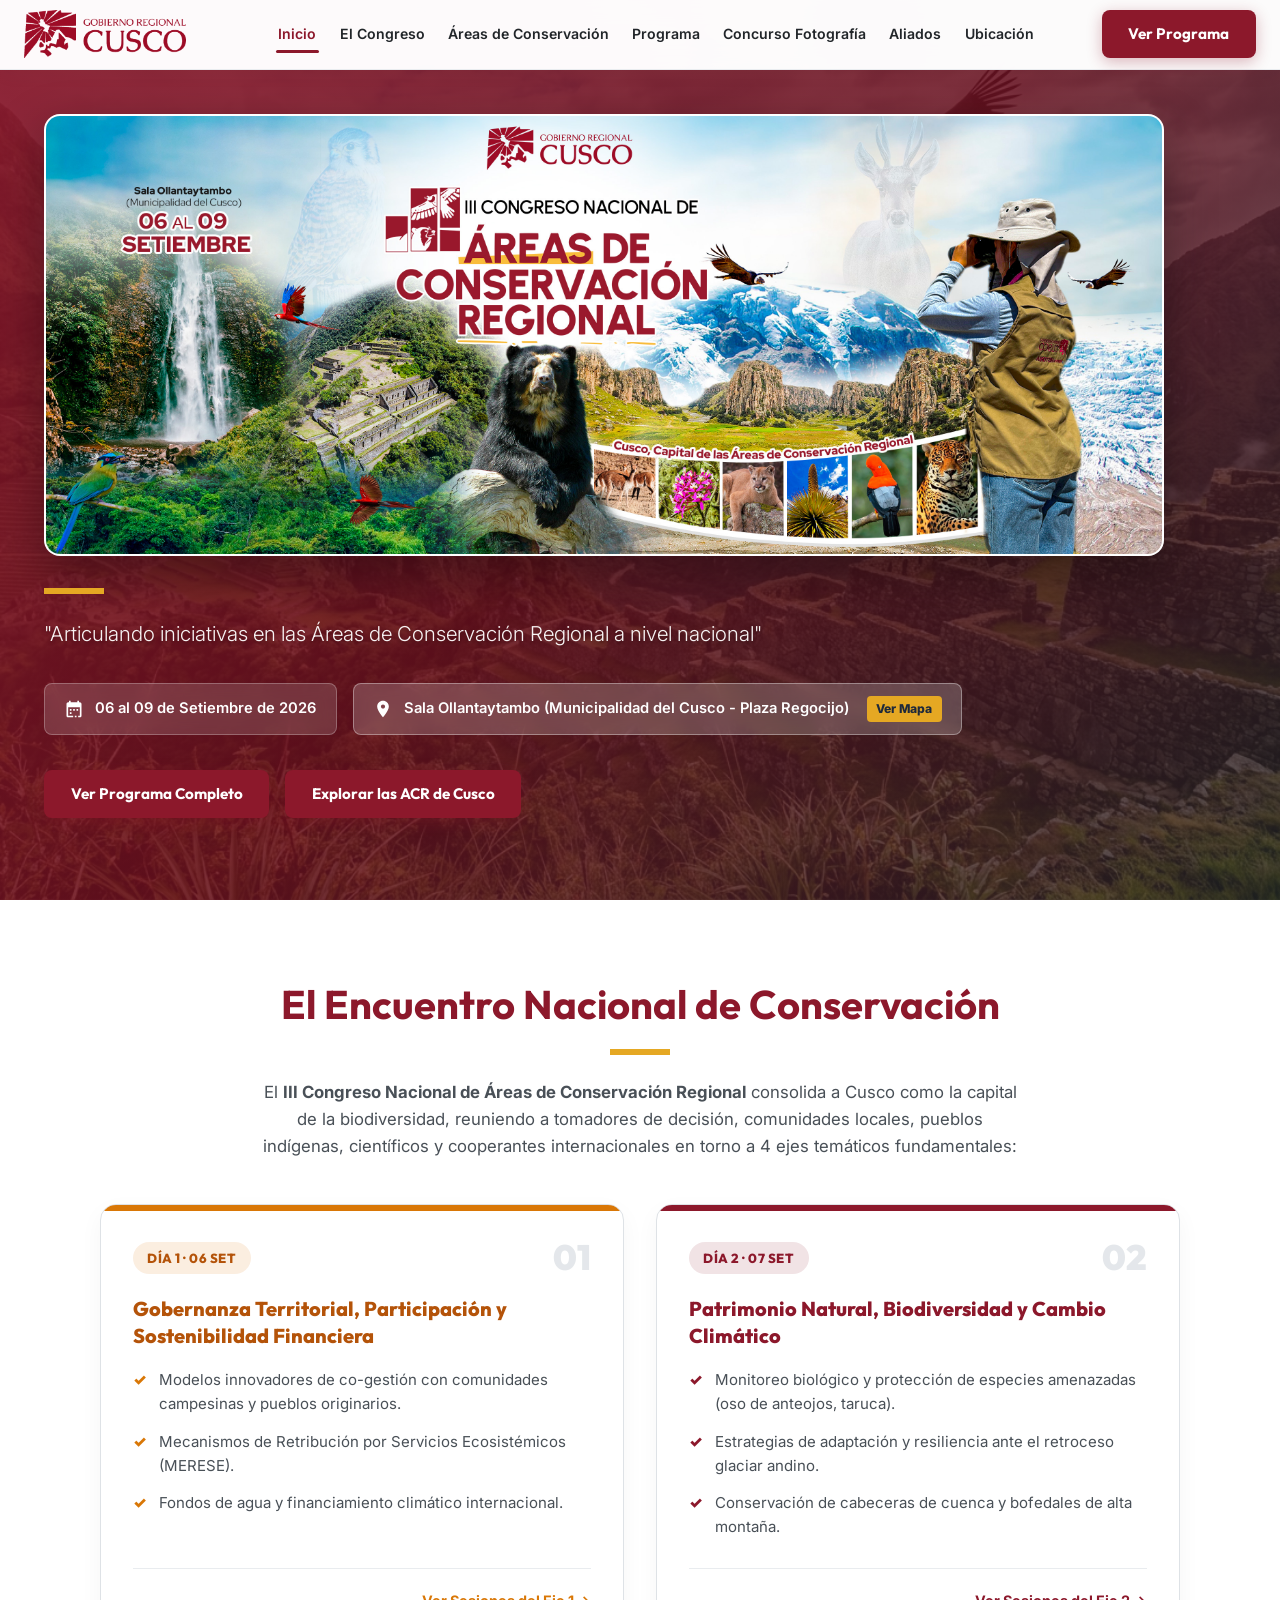
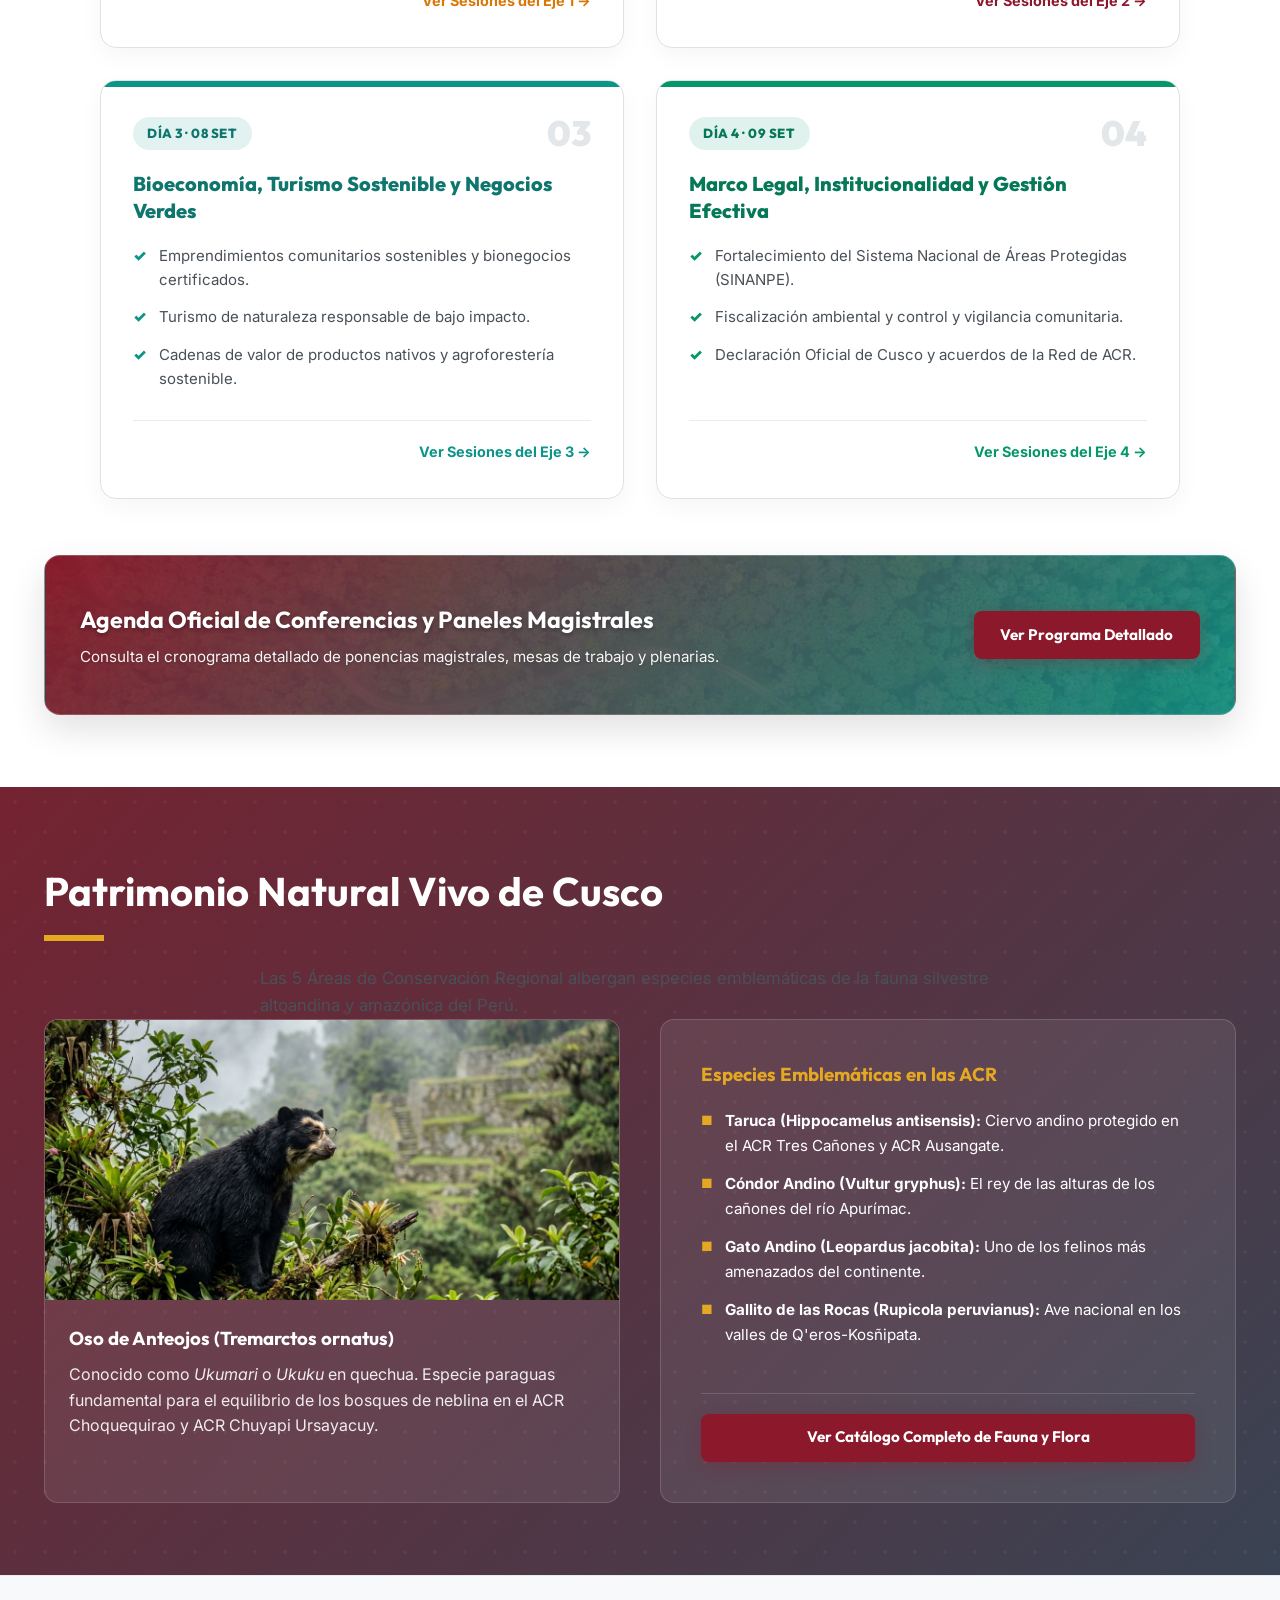
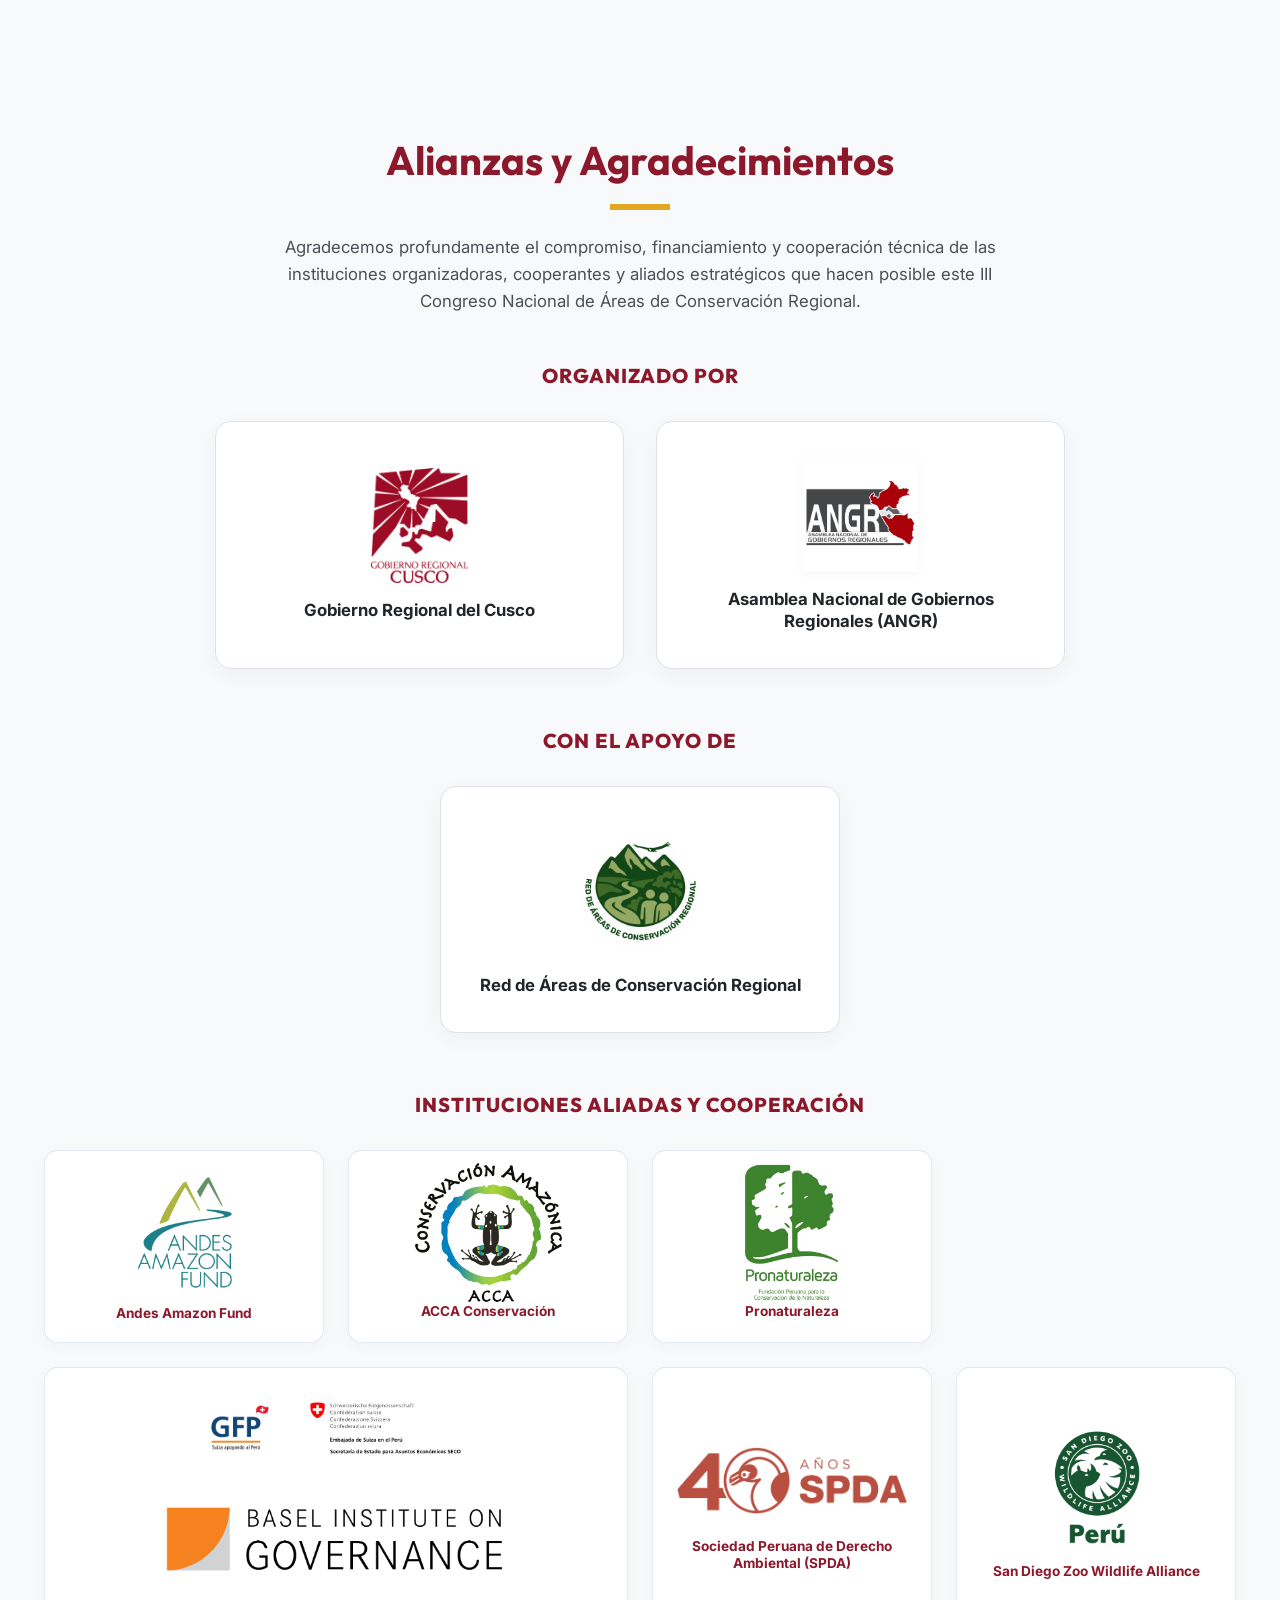
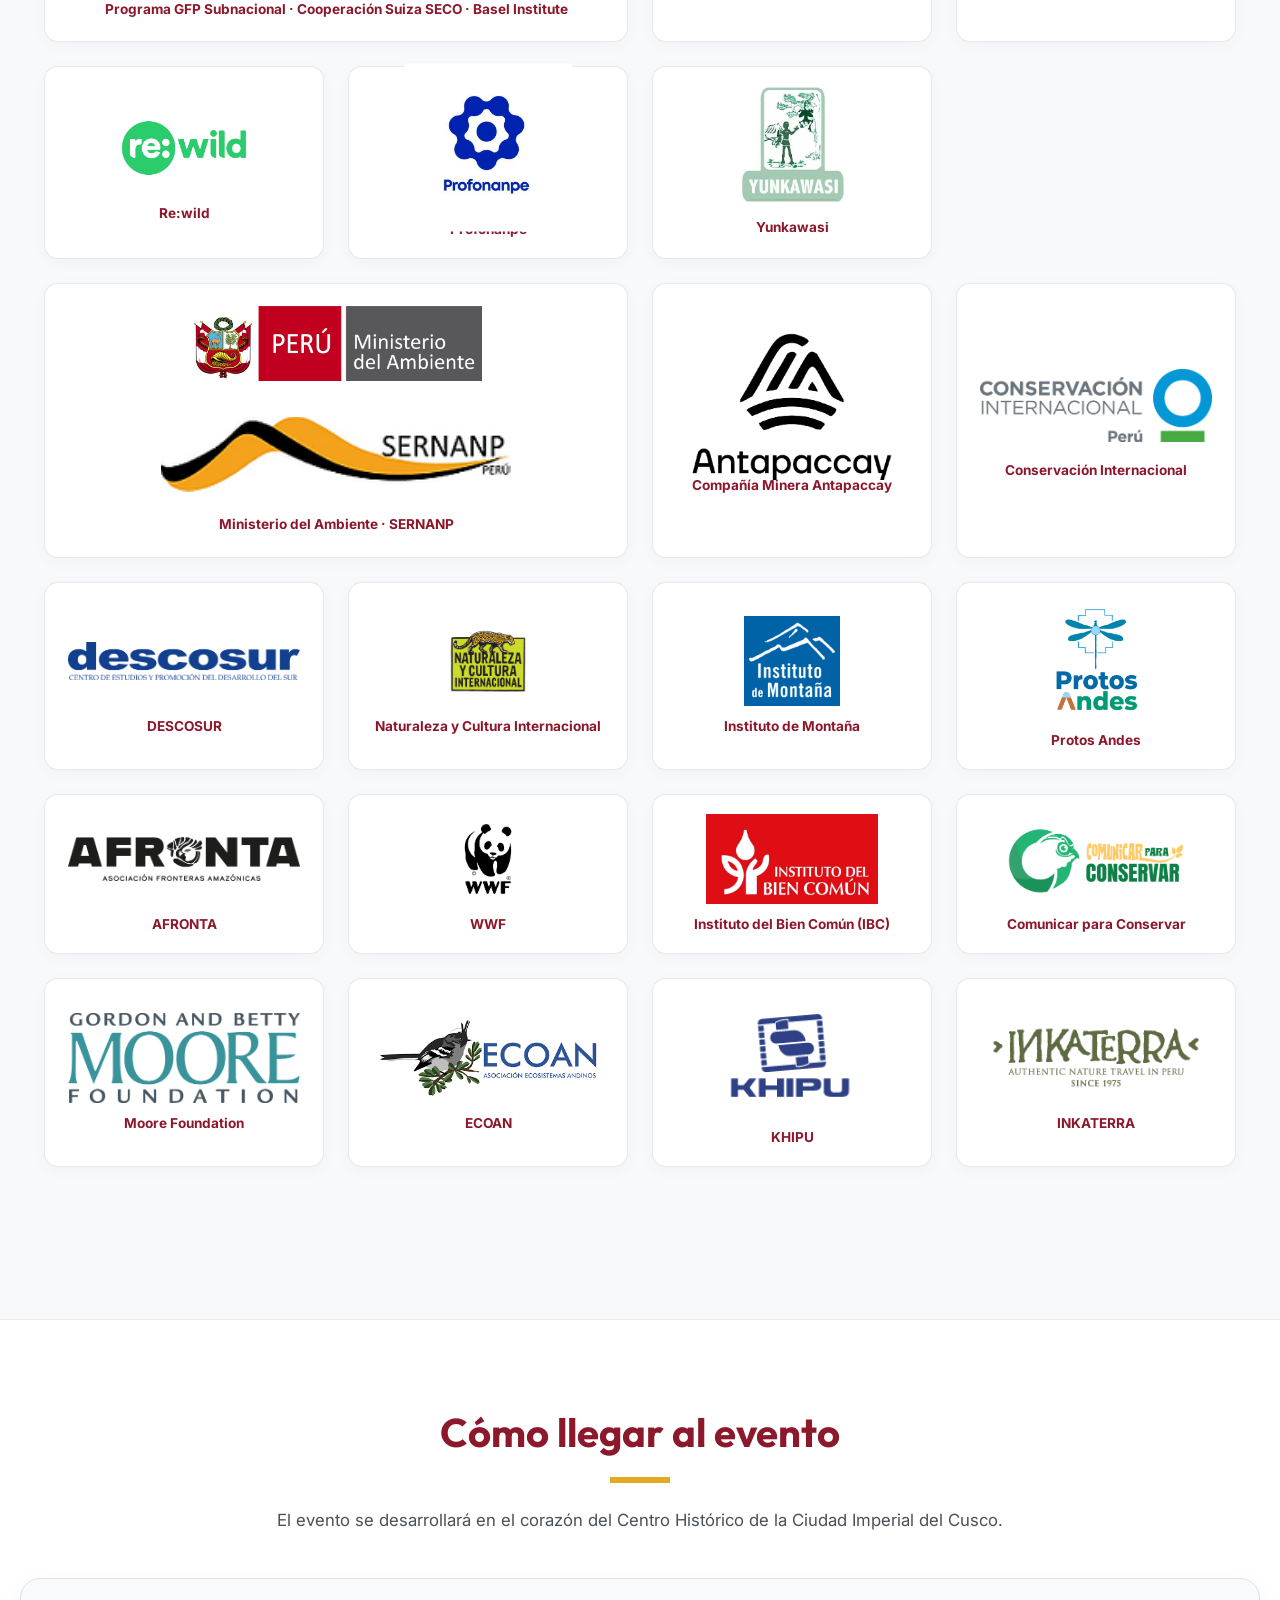
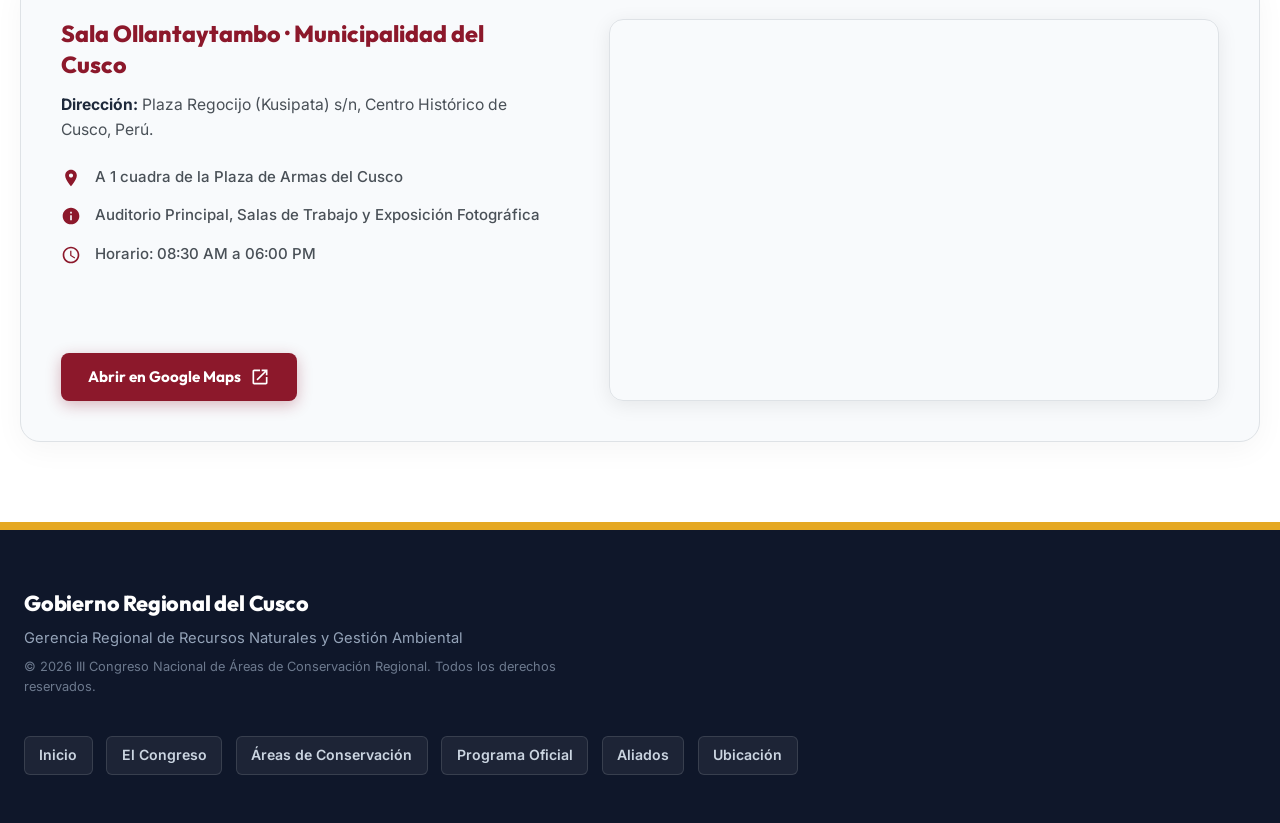
==== commit 84d419b2: "Update Google Maps location button link with exact CID coordinate URL in index.html" ====
--- a/index.html
+++ b/index.html
@@ -434,7 +434,7 @@
                         <span>Horario: 08:30 AM a 06:00 PM</span>
                     </li>
                 </ul>
-                <a href="https://maps.app.goo.gl/uX3L37x3Vz824wG48" target="_blank" rel="noopener noreferrer" class="btn-primary" style="display: inline-flex; align-items: center; gap: 0.5rem;">
+                <a href="https://maps.google.com/maps?ll=-13.516701,-71.980399&z=14&t=m&hl=es&gl=PE&mapclient=embed&cid=14795948262433732861" target="_blank" rel="noopener noreferrer" class="btn-primary" style="display: inline-flex; align-items: center; gap: 0.5rem;">
                     <span>Abrir en Google Maps</span>
                     <svg width="18" height="18" fill="currentColor" viewBox="0 0 24 24"><path d="M14 3v2h3.59l-9.83 9.83 1.41 1.41L19 6.41V10h2V3m-2 16H5V5h7V3H5c-1.11 0-2 .9-2 2v14c0 1.1.89 2 2 2h14c1.1 0 2-.9 2-2v-7h-2v7z"/></svg>
                 </a>
--- a/style.css
+++ b/style.css
@@ -809,6 +809,581 @@
     transform: translateY(0);
 }
 
+
+/* ==========================================================================
+   ÁREAS DE CONSERVACIÓN REGIONAL (acrs.html) - MAPA INTERACTIVO Y FICHAS
+   ========================================================================== */
+
+/* Subpage Hero Quick Nav Pills */
+.quick-nav-pills {
+    display: flex;
+    flex-wrap: wrap;
+    gap: 0.6rem;
+    margin-top: 1.5rem;
+    justify-content: center;
+}
+
+.pill-btn {
+    display: inline-flex;
+    align-items: center;
+    gap: 0.4rem;
+    padding: 0.5rem 1.1rem;
+    background: rgba(255, 255, 255, 0.15);
+    color: #FFFFFF;
+    border: 1px solid rgba(255, 255, 255, 0.35);
+    border-radius: 50px;
+    font-size: 0.88rem;
+    font-weight: 600;
+    text-decoration: none;
+    backdrop-filter: blur(8px);
+    transition: all 0.3s cubic-bezier(0.16, 1, 0.3, 1);
+}
+
+.pill-btn:hover {
+    background: var(--color-accent);
+    color: var(--color-text);
+    border-color: var(--color-accent);
+    transform: translateY(-2px);
+    box-shadow: 0 4px 15px rgba(229, 169, 59, 0.4);
+}
+
+/* Sección del Mapa Interactivo */
+.map-section {
+    background: #FFFFFF;
+    border-bottom: 1px solid var(--color-gray-200);
+    padding: 4rem 0;
+}
+
+.map-interactive-container {
+    display: grid;
+    grid-template-columns: 2.2fr 1fr;
+    gap: 2.5rem;
+    align-items: center;
+    background: var(--color-bg-alt);
+    padding: 2.2rem;
+    border-radius: 16px;
+    box-shadow: 0 15px 35px rgba(0, 0, 0, 0.04);
+    border: 1px solid var(--color-gray-300);
+    margin-top: 1.5rem;
+}
+
+.map-wrapper {
+    position: relative;
+    width: 100%;
+    height: 580px;
+    background: #FFFFFF;
+    border-radius: 12px;
+    overflow: hidden;
+    border: 1px solid var(--color-gray-300);
+    display: flex;
+    align-items: center;
+    justify-content: center;
+    box-shadow: inset 0 2px 8px rgba(0, 0, 0, 0.03);
+}
+
+.interactive-svg-map {
+    width: 100%;
+    height: 100%;
+    max-height: 580px;
+    display: block;
+    cursor: default;
+}
+
+/* Polígonos SVG de las ACR */
+.map-acr-polygon {
+    cursor: pointer;
+    outline: none;
+    pointer-events: all;
+    text-decoration: none;
+}
+
+.map-acr-polygon path {
+    cursor: pointer;
+    pointer-events: all;
+    transition: filter 0.3s ease, stroke 0.3s ease, stroke-width 0.3s ease;
+}
+
+.map-acr-polygon:hover path,
+.map-acr-polygon:focus path,
+.map-acr-polygon.active-highlight path {
+    filter: drop-shadow(0 0 18px rgba(140, 24, 43, 0.95)) brightness(1.28);
+    stroke: #FFFFFF !important;
+    stroke-width: 1.4px !important;
+}
+
+/* Botones / Badges dentro del Mapa SVG */
+.map-acr-badge {
+    cursor: pointer;
+    outline: none;
+    text-decoration: none;
+    pointer-events: all;
+}
+
+.map-acr-badge g {
+    transition: transform 0.25s cubic-bezier(0.16, 1, 0.3, 1), filter 0.25s ease;
+}
+
+.badge-bg-rect {
+    fill: #FFFFFF;
+    fill-opacity: 0.98;
+    stroke: rgba(0, 0, 0, 0.18);
+    stroke-width: 5px;
+    filter: drop-shadow(0 8px 18px rgba(0, 0, 0, 0.2));
+    transition: stroke 0.25s ease, stroke-width 0.25s ease, fill 0.25s ease, filter 0.25s ease;
+}
+
+.badge-text {
+    pointer-events: none;
+    letter-spacing: 0.5px;
+    user-select: none;
+    transition: fill 0.25s ease;
+}
+
+.map-acr-badge:hover .badge-bg-rect,
+.map-acr-badge:focus .badge-bg-rect,
+.map-acr-badge.active-highlight .badge-bg-rect {
+    fill: #FFFFFF;
+    stroke-width: 16px;
+}
+
+.badge-choquequirao:hover .badge-bg-rect,
+.badge-choquequirao.active-highlight .badge-bg-rect {
+    stroke: var(--color-choquequirao);
+    filter: drop-shadow(0 0 32px rgba(140, 24, 43, 0.9));
+}
+.badge-choquequirao:hover .badge-text,
+.badge-choquequirao.active-highlight .badge-text {
+    fill: var(--color-choquequirao);
+}
+
+.badge-trescanones:hover .badge-bg-rect,
+.badge-trescanones.active-highlight .badge-bg-rect {
+    stroke: var(--color-trescanones);
+    filter: drop-shadow(0 0 32px rgba(217, 119, 6, 0.9));
+}
+.badge-trescanones:hover .badge-text,
+.badge-trescanones.active-highlight .badge-text {
+    fill: var(--color-trescanones);
+}
+
+.badge-ausangate:hover .badge-bg-rect,
+.badge-ausangate.active-highlight .badge-bg-rect {
+    stroke: var(--color-ausangate);
+    filter: drop-shadow(0 0 32px rgba(5, 150, 105, 0.9));
+}
+.badge-ausangate:hover .badge-text,
+.badge-ausangate.active-highlight .badge-text {
+    fill: var(--color-ausangate);
+}
+
+.badge-chuyapi:hover .badge-bg-rect,
+.badge-chuyapi.active-highlight .badge-bg-rect {
+    stroke: var(--color-chuyapi);
+    filter: drop-shadow(0 0 32px rgba(13, 148, 136, 0.9));
+}
+.badge-chuyapi:hover .badge-text,
+.badge-chuyapi.active-highlight .badge-text {
+    fill: var(--color-chuyapi);
+}
+
+.badge-qeros:hover .badge-bg-rect,
+.badge-qeros.active-highlight .badge-bg-rect {
+    stroke: var(--color-qeros);
+    filter: drop-shadow(0 0 32px rgba(124, 58, 237, 0.9));
+}
+.badge-qeros:hover .badge-text,
+.badge-qeros.active-highlight .badge-text {
+    fill: var(--color-qeros);
+}
+
+/* Tooltip flotante interactivo del mapa */
+.map-tooltip {
+    position: absolute;
+    bottom: 20px;
+    left: 20px;
+    background: rgba(140, 24, 43, 0.95);
+    color: #FFFFFF;
+    padding: 1.1rem 1.5rem;
+    border-radius: 12px;
+    box-shadow: 0 12px 30px rgba(0, 0, 0, 0.28);
+    backdrop-filter: blur(10px);
+    border: 1px solid rgba(255, 255, 255, 0.25);
+    pointer-events: none;
+    transition: opacity 0.3s cubic-bezier(0.16, 1, 0.3, 1), transform 0.3s cubic-bezier(0.16, 1, 0.3, 1);
+    z-index: 20;
+    max-width: 320px;
+    opacity: 0;
+    transform: translateY(10px);
+}
+.map-tooltip h4 {
+    color: #FFFFFF;
+    font-size: 1.15rem;
+    margin-bottom: 0.3rem;
+    font-family: var(--font-heading);
+    font-weight: 700;
+}
+.map-tooltip p {
+    color: var(--color-accent);
+    font-size: 0.92rem;
+    font-weight: 500;
+    margin-bottom: 0.4rem;
+}
+.map-tooltip .tooltip-hint {
+    display: block;
+    font-size: 0.82rem;
+    color: #fca5a5;
+    font-weight: 600;
+}
+
+/* Leyenda lateral del mapa */
+.map-sidebar-legend {
+    background: #FFFFFF;
+    padding: 1.8rem;
+    border-radius: 14px;
+    box-shadow: 0 4px 20px rgba(0, 0, 0, 0.04);
+    border: 1px solid var(--color-gray-300);
+}
+.map-sidebar-legend h3 {
+    font-size: 1.25rem;
+    margin-bottom: 1.2rem;
+    padding-bottom: 0.6rem;
+    border-bottom: 2px solid var(--color-gray-200);
+    color: var(--color-primary);
+    font-family: var(--font-heading);
+    font-weight: 700;
+}
+
+.legend-list {
+    list-style: none;
+    display: flex;
+    flex-direction: column;
+    gap: 0.9rem;
+    margin: 0;
+    padding: 0;
+}
+.legend-item {
+    display: flex;
+    align-items: center;
+    gap: 0.9rem;
+    padding: 0.9rem 1.1rem;
+    border-radius: 10px;
+    background: var(--color-bg-alt);
+    transition: all 0.3s cubic-bezier(0.16, 1, 0.3, 1);
+    border: 1px solid transparent;
+    cursor: pointer;
+}
+.legend-item:hover, .legend-item.active {
+    background: #FFFFFF;
+    border-color: var(--color-primary);
+    transform: translateX(6px);
+    box-shadow: 0 6px 18px rgba(140, 24, 43, 0.12);
+}
+
+.color-dot {
+    width: 14px;
+    height: 14px;
+    border-radius: 50%;
+    flex-shrink: 0;
+    box-shadow: 0 0 0 2px rgba(255, 255, 255, 0.8), 0 2px 4px rgba(0, 0, 0, 0.15);
+}
+.dot-choquequirao { background-color: var(--color-choquequirao); }
+.dot-trescanones { background-color: var(--color-trescanones); }
+.dot-ausangate { background-color: var(--color-ausangate); }
+.dot-chuyapi { background-color: var(--color-chuyapi); }
+.dot-qeros { background-color: var(--color-qeros); }
+
+.legend-info {
+    flex-grow: 1;
+}
+.legend-info strong {
+    display: block;
+    font-size: 0.95rem;
+    color: var(--color-text);
+    font-weight: 700;
+}
+.legend-info small {
+    display: block;
+    color: var(--color-gray-700);
+    font-size: 0.8rem;
+    margin-top: 0.15rem;
+}
+.legend-link {
+    font-size: 0.85rem;
+    color: var(--color-primary);
+    text-decoration: none;
+    font-weight: 700;
+    white-space: nowrap;
+}
+
+/* ==========================================================================
+   FICHAS DETALLADAS DE LAS ACR (acrs.html)
+   ========================================================================== */
+.acrs-detail-section {
+    background: var(--color-bg-alt);
+    padding: 5rem 0;
+}
+
+.acr-card-detailed {
+    background: #FFFFFF;
+    border-radius: 18px;
+    padding: 3rem 2.8rem;
+    margin-bottom: 3.5rem;
+    box-shadow: 0 10px 35px rgba(0, 0, 0, 0.04);
+    border: 1px solid var(--color-gray-300);
+    scroll-margin-top: 90px;
+    transition: box-shadow 0.6s cubic-bezier(0.16, 1, 0.3, 1), transform 0.4s ease, border-color 0.4s ease;
+}
+.acr-card-detailed:last-child {
+    margin-bottom: 0;
+}
+.acr-card-detailed.highlight-pulse {
+    animation: cardPulseAnim 2.5s ease;
+    border-color: var(--color-primary);
+    box-shadow: 0 0 45px rgba(140, 24, 43, 0.45);
+}
+
+@keyframes cardPulseAnim {
+    0% { transform: scale(1); box-shadow: 0 0 0 rgba(140, 24, 43, 0); }
+    25% { transform: scale(1.012); box-shadow: 0 0 50px rgba(140, 24, 43, 0.5); }
+    50% { transform: scale(1); box-shadow: 0 0 35px rgba(140, 24, 43, 0.35); }
+    75% { transform: scale(1.006); box-shadow: 0 0 45px rgba(140, 24, 43, 0.45); }
+    100% { transform: scale(1); box-shadow: 0 10px 35px rgba(0, 0, 0, 0.04); }
+}
+
+.acr-card-header {
+    margin-bottom: 2rem;
+}
+.badge-creation {
+    display: inline-block;
+    padding: 0.4rem 1rem;
+    background: rgba(140, 24, 43, 0.08);
+    color: var(--color-primary);
+    border-radius: 20px;
+    font-size: 0.85rem;
+    font-weight: 700;
+    margin-bottom: 0.8rem;
+    border: 1px solid rgba(140, 24, 43, 0.15);
+}
+.acr-card-header h2 {
+    font-size: clamp(1.9rem, 3.5vw, 2.4rem);
+    margin-bottom: 0.5rem;
+    color: var(--color-primary);
+}
+.acr-lead {
+    font-size: clamp(1rem, 1.8vw, 1.15rem);
+    color: var(--color-gray-700);
+    line-height: 1.6;
+}
+
+/* Galería de 4 Fotos por ACR */
+.acr-photo-gallery {
+    display: grid;
+    grid-template-columns: 2fr 1fr 1fr;
+    grid-template-rows: 1fr 1fr;
+    gap: 1rem;
+    margin: 2rem 0 2.5rem 0;
+    height: 440px;
+}
+
+.gallery-item {
+    position: relative;
+    border-radius: 12px;
+    overflow: hidden;
+    box-shadow: 0 4px 15px rgba(0, 0, 0, 0.06);
+    background: var(--color-gray-200);
+}
+.gallery-item.main-feature {
+    grid-column: 1 / 2;
+    grid-row: 1 / 3;
+}
+.gallery-item img {
+    width: 100%;
+    height: 100%;
+    object-fit: cover;
+    display: block;
+    transition: transform 0.6s cubic-bezier(0.16, 1, 0.3, 1);
+}
+.gallery-item:hover img {
+    transform: scale(1.05);
+}
+
+.gallery-item figcaption {
+    position: absolute;
+    bottom: 0;
+    left: 0;
+    right: 0;
+    background: linear-gradient(to top, rgba(0, 0, 0, 0.88) 0%, rgba(0, 0, 0, 0.4) 70%, transparent 100%);
+    color: #FFFFFF;
+    padding: 1.4rem 1.1rem 0.9rem 1.1rem;
+    font-size: 0.84rem;
+    line-height: 1.35;
+    opacity: 0.96;
+}
+
+.acr-content-grid {
+    display: grid;
+    grid-template-columns: 1fr 1fr;
+    gap: 1.8rem;
+}
+
+.info-box {
+    background: var(--color-bg-alt);
+    padding: 1.8rem;
+    border-radius: 14px;
+    border-left: 4px solid var(--color-primary);
+    border-top: 1px solid var(--color-gray-200);
+    border-right: 1px solid var(--color-gray-200);
+    border-bottom: 1px solid var(--color-gray-200);
+    transition: transform 0.3s ease, box-shadow 0.3s ease;
+}
+.info-box:hover {
+    transform: translateY(-3px);
+    box-shadow: 0 8px 22px rgba(0, 0, 0, 0.05);
+}
+.info-box h3 {
+    font-size: 1.15rem;
+    margin-bottom: 0.8rem;
+    color: var(--color-primary);
+    font-family: var(--font-heading);
+    font-weight: 700;
+}
+.info-box ul {
+    list-style: none;
+    padding: 0;
+    margin: 0;
+}
+.info-box ul li {
+    margin-bottom: 0.5rem;
+    font-size: 0.95rem;
+    line-height: 1.5;
+    color: var(--color-text);
+}
+.info-box p {
+    font-size: 0.95rem;
+    color: var(--color-gray-700);
+    line-height: 1.6;
+    margin: 0;
+}
+
+/* ==========================================================================
+   PANEL FOTOGRÁFICO DE ESPECIES REPRESENTATIVAS (acrs.html)
+   ========================================================================== */
+.species-panel-section {
+    background: var(--color-primary-dark);
+    color: #FFFFFF;
+    padding: 5rem 0;
+}
+.species-panel-section h2 {
+    color: #FFFFFF;
+}
+.species-panel-section .section-header p {
+    color: rgba(255, 255, 255, 0.85);
+}
+
+.species-cards-grid {
+    display: grid;
+    grid-template-columns: repeat(auto-fill, minmax(300px, 1fr));
+    gap: 2rem;
+    margin-top: 2.8rem;
+}
+
+.species-card {
+    background: rgba(255, 255, 255, 0.08);
+    border-radius: 16px;
+    overflow: hidden;
+    border: 1px solid rgba(255, 255, 255, 0.15);
+    display: flex;
+    flex-direction: column;
+    transition: transform 0.4s cubic-bezier(0.16, 1, 0.3, 1), box-shadow 0.4s ease, border-color 0.4s ease;
+}
+.species-card:hover {
+    transform: translateY(-6px);
+    box-shadow: 0 16px 35px rgba(0, 0, 0, 0.35);
+    border-color: var(--color-accent);
+}
+
+.species-img-wrapper {
+    position: relative;
+    height: 230px;
+    overflow: hidden;
+    background: #000;
+}
+.species-img-wrapper img {
+    width: 100%;
+    height: 100%;
+    object-fit: cover;
+    display: block;
+    transition: transform 0.6s cubic-bezier(0.16, 1, 0.3, 1);
+}
+.species-card:hover .species-img-wrapper img {
+    transform: scale(1.08);
+}
+
+.status-badge {
+    position: absolute;
+    top: 14px;
+    right: 14px;
+    padding: 0.35rem 0.85rem;
+    border-radius: 20px;
+    font-size: 0.76rem;
+    font-weight: 700;
+    backdrop-filter: blur(8px);
+    color: #FFFFFF;
+    box-shadow: 0 4px 12px rgba(0, 0, 0, 0.25);
+}
+.status-vu { background-color: rgba(217, 119, 6, 0.95); }
+.status-nt { background-color: rgba(202, 138, 4, 0.95); }
+.status-lc { background-color: rgba(5, 150, 105, 0.95); }
+
+.species-card-body {
+    padding: 1.6rem;
+    flex-grow: 1;
+    display: flex;
+    flex-direction: column;
+}
+
+.species-names {
+    display: flex;
+    justify-content: space-between;
+    align-items: baseline;
+    margin-bottom: 0.2rem;
+}
+.species-names h3 {
+    color: #FFFFFF;
+    font-size: 1.25rem;
+    margin: 0;
+}
+.quechua-name {
+    font-family: var(--font-heading);
+    color: var(--color-accent);
+    font-weight: 700;
+    font-size: 0.95rem;
+}
+
+.scientific-name {
+    font-size: 0.88rem;
+    color: #cbd5e1;
+    margin-bottom: 1rem;
+    font-style: italic;
+}
+
+.species-desc {
+    font-size: 0.92rem;
+    color: rgba(255, 255, 255, 0.88);
+    line-height: 1.55;
+    margin-bottom: 1.4rem;
+    flex-grow: 1;
+}
+
+.species-meta {
+    font-size: 0.84rem;
+    color: var(--color-accent);
+    padding-top: 0.8rem;
+    border-top: 1px solid rgba(255, 255, 255, 0.15);
+    font-weight: 500;
+}
+
+
 /* ==========================================================================
    RESPONSIVE DESIGN (MEDIA QUERIES)
    ========================================================================== */
@@ -2495,13 +3070,46 @@
 }
 
 
-/* Logos específicamente ampliados */
-.ally-logo-box img.logo-boosted,
+
+
+/* ==========================================================================
+   ESCALAS PERSONALIZADAS DE LOGOS DESTACADOS
+   ========================================================================== */
+
+/* 1. Logos a escala 1.6 (Red de ACR, Andes Amazon Fund, San Diego Zoo, Profonanpe) */
 .ally-logo-box img[src*="andes_amazon_fund"],
+.ally-logo-box img[src*="san_diego_zoo"],
+.ally-logo-box img[src*="profonanpe"],
+.organizer-card img[src*="logo_apoyo_red_acr"] {
+    height: 105px !important;
+    max-height: 115px !important;
+    max-width: 96% !important;
+    width: auto !important;
+    transform: scale(1.6) !important;
+    transform-origin: center center;
+    margin-top: 0.6rem !important;
+    margin-bottom: 1.3rem !important;
+    transition: transform 0.3s ease;
+}
+
+.organizer-card img[src*="logo_apoyo_red_acr"] {
+    height: 115px !important;
+    max-height: 125px !important;
+    transform: scale(1.6) !important;
+    margin-top: 0.8rem !important;
+    margin-bottom: 1.5rem !important;
+}
+
+.ally-logo-box:hover img[src*="andes_amazon_fund"],
+.ally-logo-box:hover img[src*="san_diego_zoo"],
+.ally-logo-box:hover img[src*="profonanpe"],
+.organizer-card:hover img[src*="logo_apoyo_red_acr"] {
+    transform: scale(1.68) !important;
+}
+
+/* 2. Logos a escala 1.4 (ACCA, Pronaturaleza, Yunkawasi, Protos Andes, Khipu) */
 .ally-logo-box img[src*="acca"],
 .ally-logo-box img[src*="pronaturaleza"],
-.ally-logo-box img[src*="san_diego_zoo"],
-.ally-logo-box img[src*="profonanpe"],
 .ally-logo-box img[src*="yunkawasi"],
 .ally-logo-box img[src*="protos_andes"],
 .ally-logo-box img[src*="khipu"] {
@@ -2509,10 +3117,477 @@
     max-height: 115px !important;
     max-width: 96% !important;
     width: auto !important;
-    transform: scale(1.15);
-    margin-bottom: 0.85rem !important;
-}
-
-.ally-logo-box:hover img.logo-boosted {
-    transform: scale(1.2) !important;
-}
+    transform: scale(1.4) !important;
+    transform-origin: center center;
+    margin-top: 0.5rem !important;
+    margin-bottom: 1.1rem !important;
+    transition: transform 0.3s ease;
+}
+
+.ally-logo-box:hover img[src*="acca"],
+.ally-logo-box:hover img[src*="pronaturaleza"],
+.ally-logo-box:hover img[src*="yunkawasi"],
+.ally-logo-box:hover img[src*="protos_andes"],
+.ally-logo-box:hover img[src*="khipu"] {
+    transform: scale(1.48) !important;
+}
+
+
+/* ==========================================================================
+   SECCIÓN DE UBICACIÓN Y MAPA INTERACTIVO GOOGLE MAPS
+   ========================================================================== */
+.location-section {
+    padding: 5rem 0;
+    background: #FFFFFF;
+}
+
+.location-grid {
+    display: grid;
+    grid-template-columns: 1fr 1.2fr;
+    gap: 2.5rem;
+    align-items: stretch;
+    background: #F8FAFC;
+    padding: 2.5rem;
+    border-radius: 20px;
+    border: 1px solid var(--color-gray-300);
+    box-shadow: 0 8px 30px rgba(0, 0, 0, 0.04);
+}
+
+.location-info {
+    display: flex;
+    flex-direction: column;
+    justify-content: center;
+    padding-right: 1rem;
+}
+
+.location-info h3 {
+    font-size: 1.45rem;
+    font-weight: 800;
+    color: var(--color-primary);
+    margin-bottom: 0.75rem;
+    line-height: 1.3;
+}
+
+.location-address {
+    font-size: 0.98rem;
+    color: var(--color-gray-700);
+    margin-bottom: 1.5rem;
+    line-height: 1.6;
+}
+
+.location-address strong {
+    color: #1E293B;
+}
+
+.location-details-list {
+    list-style: none !important;
+    list-style-type: none !important;
+    padding: 0 !important;
+    margin: 0 0 2rem 0 !important;
+    display: flex;
+    flex-direction: column;
+    gap: 1rem;
+}
+
+.location-details-list li {
+    display: flex !important;
+    align-items: flex-start !important;
+    gap: 0.85rem !important;
+    font-size: 0.94rem;
+    color: var(--color-gray-700);
+    line-height: 1.5;
+    list-style: none !important;
+    list-style-type: none !important;
+}
+
+.location-details-list li::before,
+.location-details-list li::marker {
+    display: none !important;
+    content: none !important;
+}
+
+.location-details-list svg {
+    flex-shrink: 0;
+    color: var(--color-primary);
+    margin-top: 2px;
+}
+
+.location-details-list span {
+    font-weight: 500;
+}
+
+.location-info .btn-primary {
+    align-self: flex-start;
+    margin-top: auto;
+}
+
+.map-embed-wrapper {
+    width: 100%;
+    min-height: 380px;
+    border-radius: 14px;
+    overflow: hidden;
+    box-shadow: 0 4px 20px rgba(0, 0, 0, 0.08);
+    border: 1px solid var(--color-gray-300);
+    position: relative;
+}
+
+.map-embed-wrapper iframe {
+    width: 100%;
+    height: 100%;
+    min-height: 380px;
+    border: 0;
+    display: block;
+}
+
+@media (max-width: 992px) {
+    .location-grid {
+        grid-template-columns: 1fr;
+        padding: 1.8rem 1.4rem;
+        gap: 2rem;
+    }
+    .location-info {
+        padding-right: 0;
+    }
+    .map-embed-wrapper {
+        min-height: 320px;
+    }
+    .map-embed-wrapper iframe {
+        min-height: 320px;
+    }
+}
+
+
+/* ==========================================================================
+   FOOTER INSTITUCIONAL ELEGANTE Y RESPONSIVO
+   ========================================================================== */
+.footer {
+    background: #0F172A !important;
+    color: #E2E8F0 !important;
+    position: relative;
+    padding: 0 !important;
+    border-top: 4px solid var(--color-accent) !important;
+    width: 100%;
+}
+
+.inca-border-top {
+    height: 4px;
+    background: var(--color-accent) !important;
+    width: 100%;
+    display: block;
+}
+
+.footer-content {
+    max-width: 1320px;
+    margin: 0 auto;
+    display: flex;
+    justify-content: space-between;
+    align-items: center;
+    padding: 3.5rem 1.5rem 3rem 1.5rem !important;
+    gap: 2.5rem;
+    flex-wrap: wrap;
+}
+
+.footer-info {
+    max-width: 580px;
+}
+
+.footer-info h3 {
+    font-size: 1.35rem;
+    font-weight: 800;
+    color: #FFFFFF !important;
+    margin-bottom: 0.4rem;
+    letter-spacing: -0.2px;
+}
+
+.footer-info p {
+    font-size: 0.92rem;
+    color: #94A3B8 !important;
+    line-height: 1.5;
+    margin: 0;
+}
+
+.footer-links {
+    display: flex;
+    gap: 0.85rem;
+    flex-wrap: wrap;
+    align-items: center;
+}
+
+.footer-links a {
+    color: #CBD5E1 !important;
+    text-decoration: none !important;
+    font-size: 0.88rem;
+    font-weight: 600;
+    padding: 0.45rem 0.9rem;
+    border-radius: 6px;
+    background: rgba(255, 255, 255, 0.06);
+    border: 1px solid rgba(255, 255, 255, 0.12);
+    transition: all 0.25s ease;
+    display: inline-block;
+}
+
+.footer-links a:hover {
+    color: #FFFFFF !important;
+    background: var(--color-primary) !important;
+    border-color: var(--color-primary) !important;
+    transform: translateY(-2px);
+    box-shadow: 0 4px 12px rgba(140, 24, 43, 0.35);
+}
+
+@media (max-width: 868px) {
+    .footer-content {
+        flex-direction: column;
+        align-items: flex-start;
+        padding: 2.5rem 1.5rem !important;
+        gap: 2rem;
+    }
+    .footer-links {
+        width: 100%;
+        gap: 0.6rem;
+    }
+    .footer-links a {
+        font-size: 0.84rem;
+        padding: 0.35rem 0.65rem;
+    }
+}
+
+
+/* ==========================================================================
+   PROGRAMA OFICIAL: TARJETAS DE DÍA, BLOQUES, PONENTES, PANELES Y SUBTABLAS
+   ========================================================================== */
+.day-overview-card {
+    background: #FFFFFF;
+    border-radius: 16px;
+    padding: 2rem 2.2rem;
+    margin-bottom: 2.2rem;
+    border-left: 6px solid var(--color-primary);
+    box-shadow: 0 10px 30px rgba(0, 0, 0, 0.04);
+    border-top: 1px solid var(--color-gray-200);
+    border-right: 1px solid var(--color-gray-200);
+    border-bottom: 1px solid var(--color-gray-200);
+}
+
+.day-badge {
+    display: inline-block;
+    padding: 0.35rem 0.9rem;
+    background: rgba(140, 24, 43, 0.08);
+    color: var(--color-primary);
+    border-radius: 20px;
+    font-size: 0.8rem;
+    font-weight: 800;
+    margin-bottom: 0.6rem;
+    letter-spacing: 0.5px;
+    text-transform: uppercase;
+}
+
+.day-overview-header h3 {
+    font-size: 1.35rem;
+    color: var(--color-primary);
+    margin-bottom: 0.4rem;
+    font-family: var(--font-heading);
+    font-weight: 700;
+}
+
+.day-overview-header p {
+    font-size: 0.95rem;
+    color: var(--color-gray-700);
+    margin: 0;
+    line-height: 1.5;
+}
+
+/* Bloque Tags */
+.schedule-block-tag {
+    display: inline-block;
+    padding: 0.25rem 0.65rem;
+    background: var(--color-gray-200);
+    color: var(--color-gray-700);
+    border-radius: 6px;
+    font-size: 0.76rem;
+    font-weight: 700;
+    margin-bottom: 0.5rem;
+    text-transform: uppercase;
+    letter-spacing: 0.3px;
+}
+
+.tag-ceremony {
+    background: rgba(229, 169, 59, 0.2);
+    color: #92400e;
+    border: 1px solid rgba(229, 169, 59, 0.4);
+}
+
+.tag-magistral {
+    background: rgba(140, 24, 43, 0.12);
+    color: var(--color-primary);
+    border: 1px solid rgba(140, 24, 43, 0.25);
+}
+
+.tag-panel {
+    background: rgba(13, 148, 136, 0.12);
+    color: #0f766e;
+    border: 1px solid rgba(13, 148, 136, 0.25);
+}
+
+.tag-break {
+    background: #e2e8f0;
+    color: #475569;
+}
+
+/* Speaker Pill */
+.speaker-pill {
+    display: inline-flex;
+    flex-wrap: wrap;
+    align-items: center;
+    gap: 0.5rem;
+    margin-top: 0.5rem;
+    padding: 0.5rem 0.9rem;
+    background: var(--color-bg-alt);
+    border-radius: 8px;
+    border: 1px solid var(--color-gray-300);
+    font-size: 0.9rem;
+}
+
+.speaker-name {
+    font-weight: 700;
+    color: var(--color-primary);
+}
+
+.speaker-inst {
+    color: var(--color-gray-700);
+    font-size: 0.85rem;
+    border-left: 1px solid var(--color-gray-300);
+    padding-left: 0.5rem;
+}
+
+/* Panel Box */
+.panel-box {
+    margin-top: 0.8rem;
+    background: #FFFFFF;
+    border-radius: 12px;
+    padding: 1.2rem 1.4rem;
+    border: 1px solid rgba(13, 148, 136, 0.3);
+    box-shadow: 0 4px 15px rgba(0, 0, 0, 0.03);
+}
+
+.panel-title {
+    font-weight: 800;
+    font-size: 0.9rem;
+    color: #0f766e;
+    margin-bottom: 0.7rem;
+    text-transform: uppercase;
+    letter-spacing: 0.5px;
+}
+
+.panel-members-list {
+    list-style: none;
+    padding: 0;
+    margin: 0;
+    display: flex;
+    flex-direction: column;
+    gap: 0.45rem;
+}
+
+.panel-members-list li {
+    font-size: 0.92rem;
+    color: var(--color-text);
+    padding-left: 1.2rem;
+    position: relative;
+    line-height: 1.4;
+}
+
+.panel-members-list li::before {
+    content: "•";
+    position: absolute;
+    left: 0;
+    color: #0d9488;
+    font-weight: bold;
+    font-size: 1.2rem;
+    line-height: 1;
+}
+
+.panel-members-list .inst {
+    color: var(--color-gray-700);
+    font-size: 0.86rem;
+}
+
+/* Subtable for ceremonies / multi-steps */
+.program-subtable {
+    margin-top: 0.9rem;
+    background: #FFFFFF;
+    border-radius: 10px;
+    overflow: hidden;
+    border: 1px solid var(--color-gray-300);
+}
+
+.subtable-row {
+    display: grid;
+    grid-template-columns: 120px 1.4fr 1.6fr;
+    gap: 0.8rem;
+    padding: 0.7rem 1rem;
+    border-bottom: 1px solid var(--color-gray-200);
+    font-size: 0.88rem;
+    align-items: center;
+}
+
+.subtable-row:last-child {
+    border-bottom: none;
+}
+
+.subtable-row:nth-child(even) {
+    background: var(--color-bg-alt);
+}
+
+.sub-time {
+    font-weight: 800;
+    color: var(--color-primary);
+    font-size: 0.84rem;
+}
+
+.sub-act {
+    font-weight: 600;
+    color: var(--color-text);
+}
+
+.sub-resp {
+    color: var(--color-gray-700);
+    font-size: 0.84rem;
+    line-height: 1.35;
+}
+
+/* Highlights */
+.highlight-schedule {
+    background: rgba(140, 24, 43, 0.02) !important;
+    border-radius: 12px;
+    padding: 1.6rem 1.4rem !important;
+    margin: 0.8rem 0;
+    border: 1px solid rgba(140, 24, 43, 0.15) !important;
+}
+
+.highlight-panel {
+    background: rgba(13, 148, 136, 0.02) !important;
+    border-radius: 12px;
+    padding: 1.6rem 1.4rem !important;
+    margin: 0.8rem 0;
+    border: 1px solid rgba(13, 148, 136, 0.2) !important;
+}
+
+.break-item {
+    opacity: 0.9;
+    padding: 1rem 0 !important;
+}
+
+@media (max-width: 768px) {
+    .subtable-row {
+        grid-template-columns: 1fr;
+        gap: 0.3rem;
+        padding: 0.8rem;
+    }
+    .speaker-pill {
+        flex-direction: column;
+        align-items: flex-start;
+        gap: 0.2rem;
+    }
+    .speaker-inst {
+        border-left: none;
+        padding-left: 0;
+    }
+}
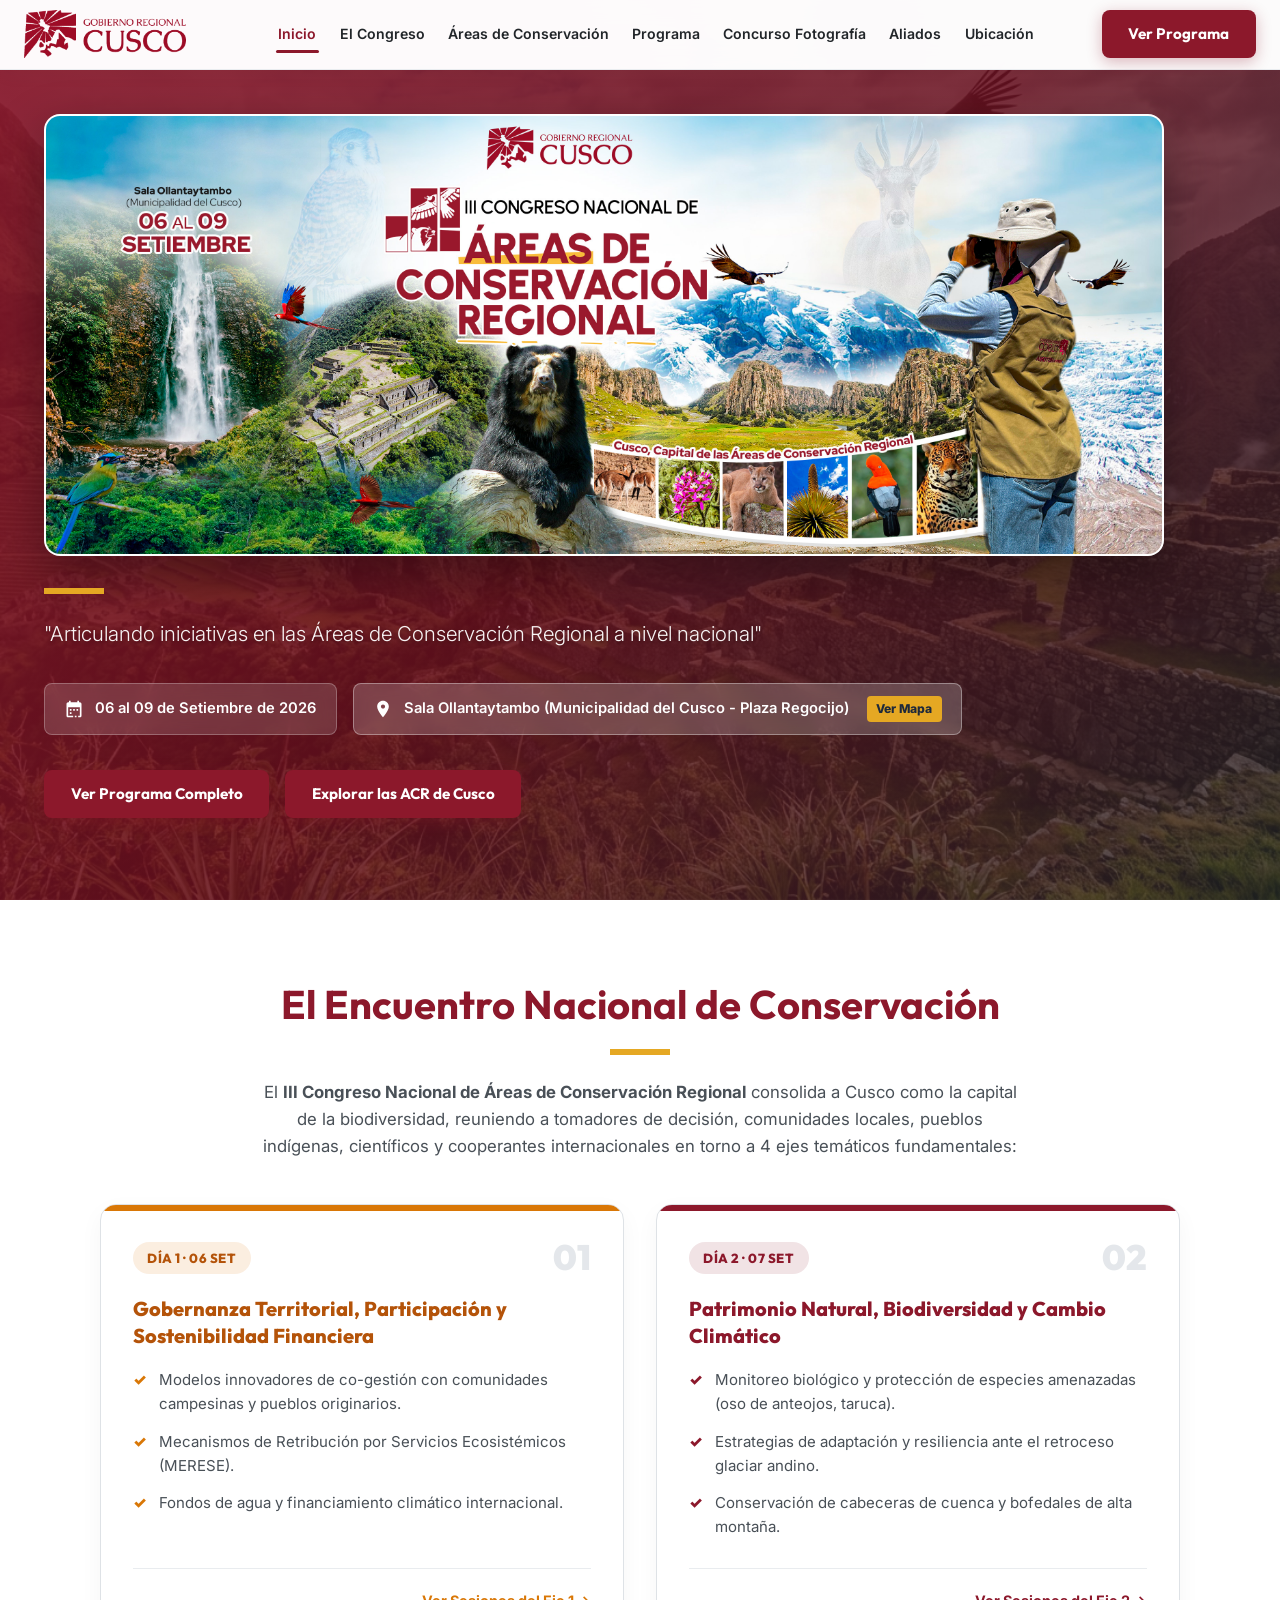
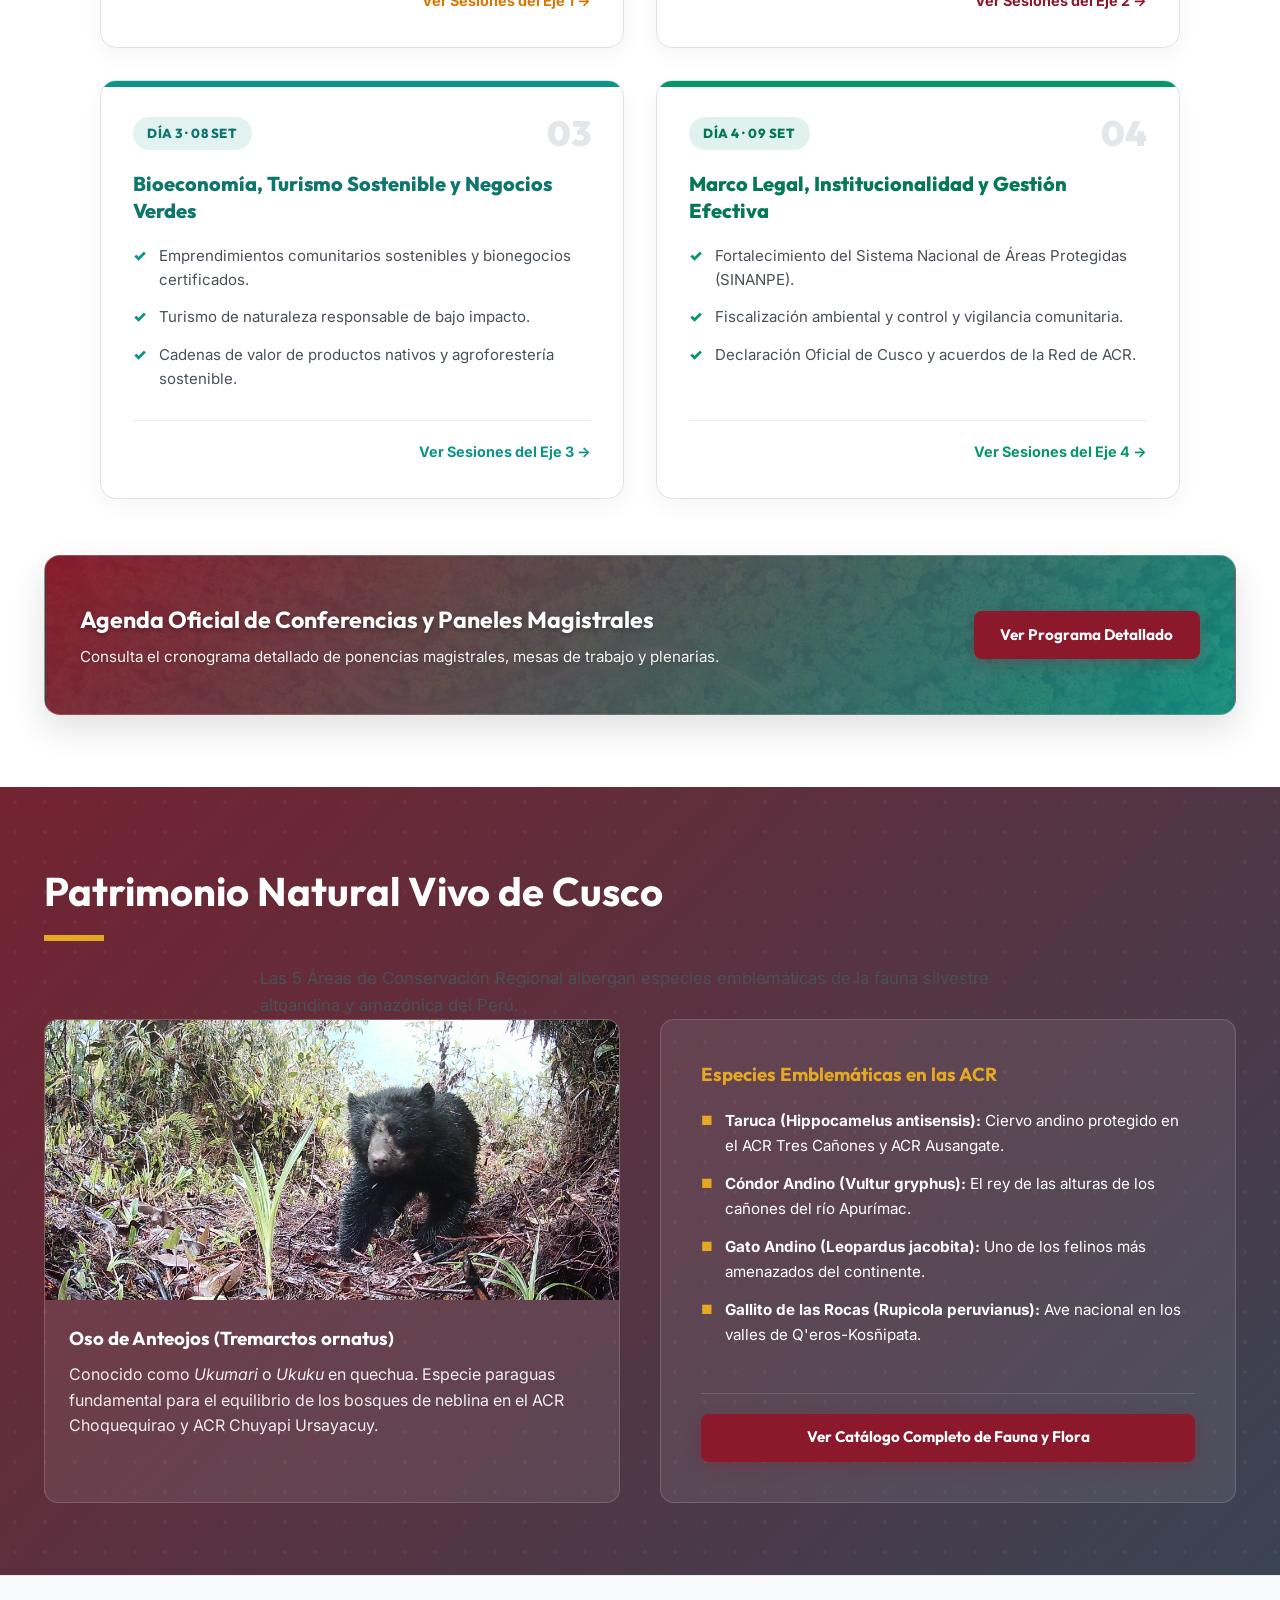
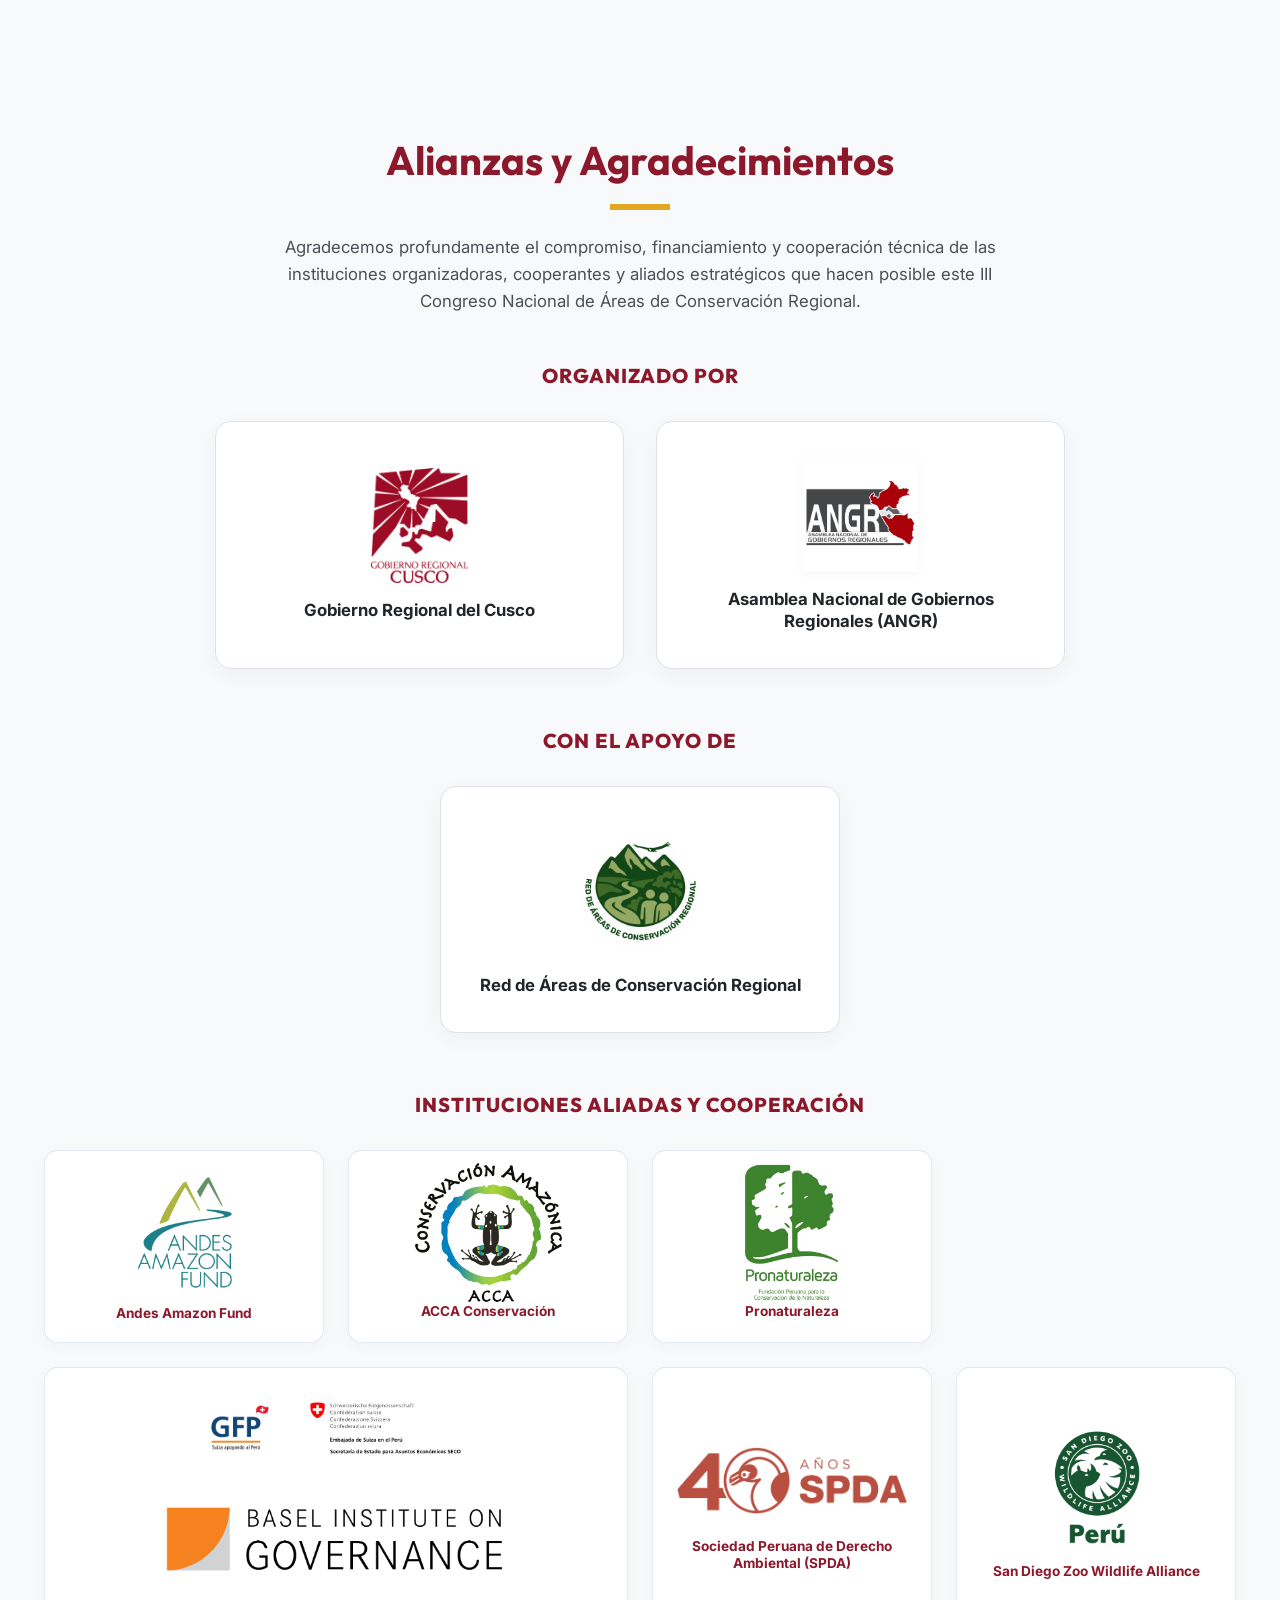
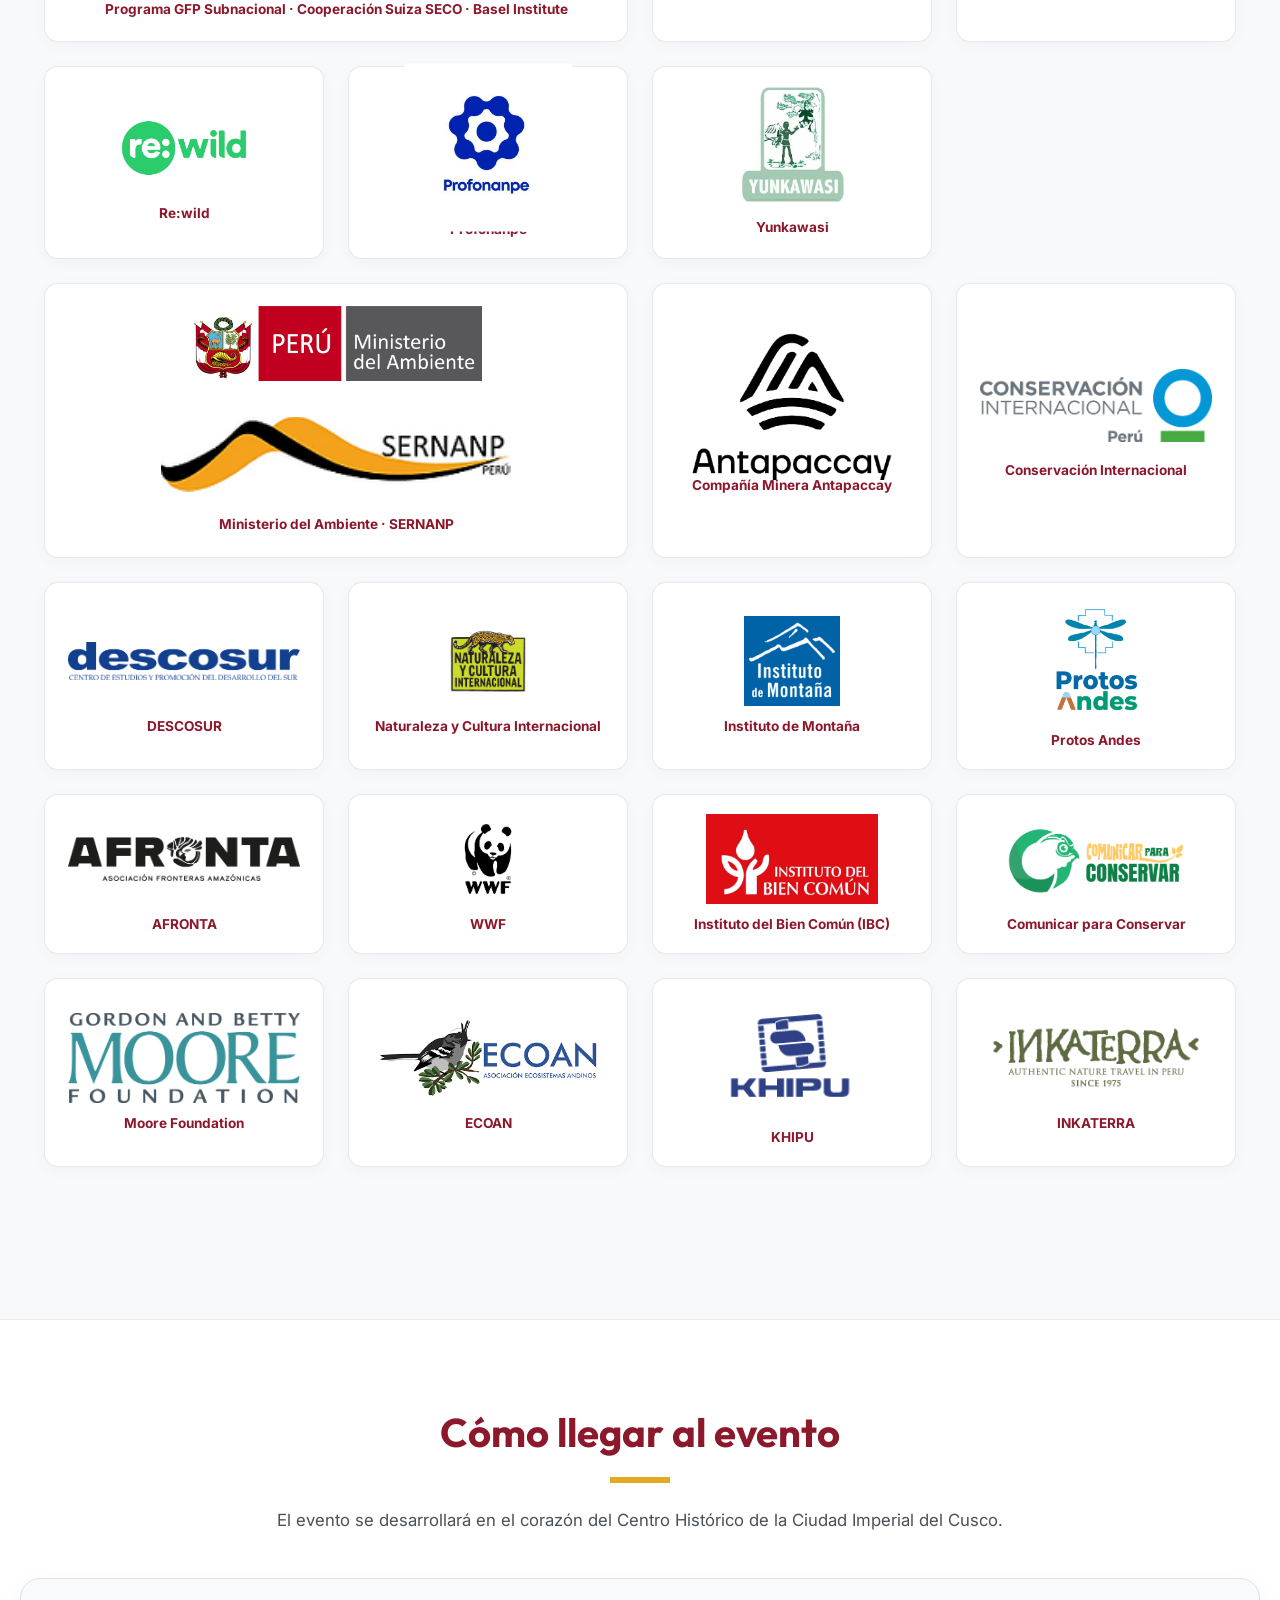
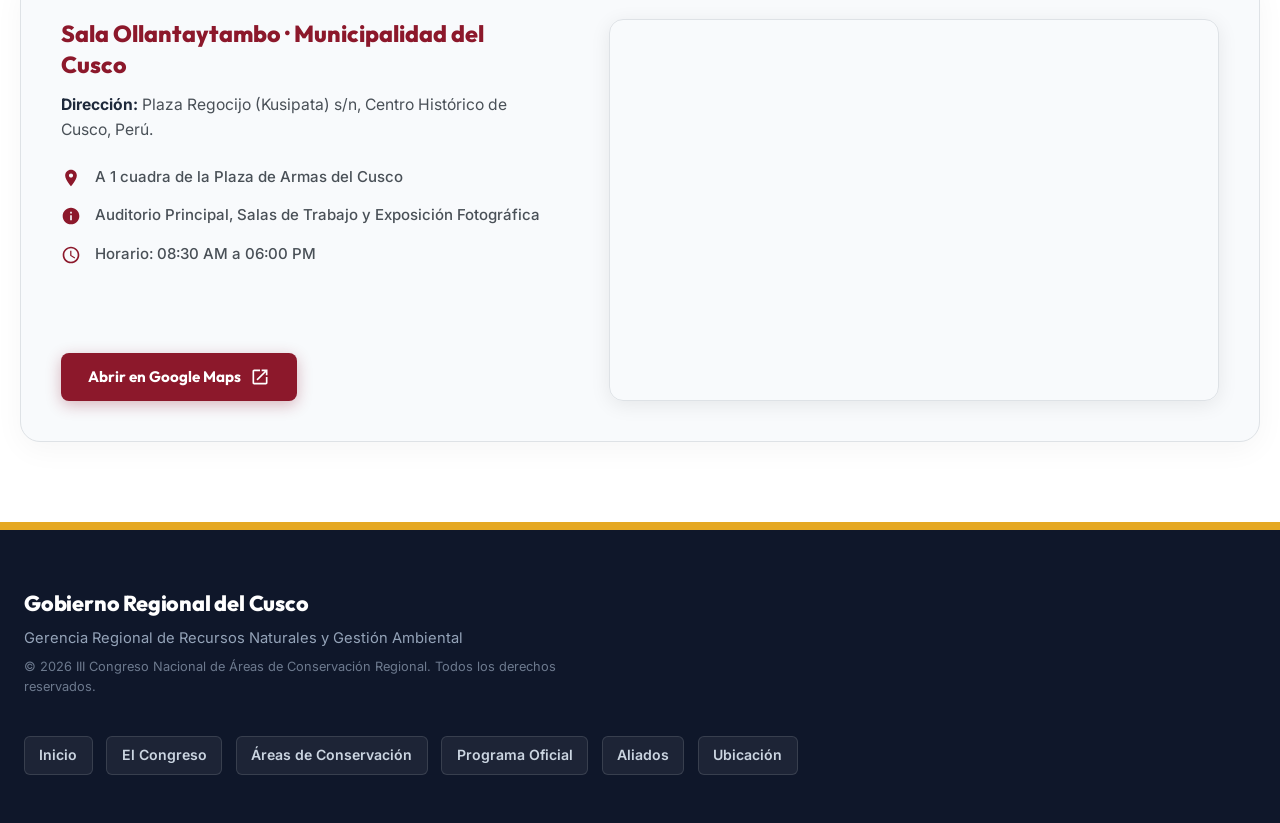
==== commit 95f701c2: "Update official fauna images with high-res photos: Oso de Anteojos (camera trap), Cóndor Andino in f" ====
--- a/index.html
+++ b/index.html
@@ -202,7 +202,7 @@
                     </ul>
                     
                     <div class="fauna-cta-box">
-                        <a href="acrs.html#especies" class="btn-primary" style="background-color: var(--color-accent); color: #1E293B; width: 100%; text-align: center;">Ver Catálogo Completo de Fauna y Flora</a>
+                        <a href="acrs.html#panel-especies" class="btn-primary" style="background-color: var(--color-accent); color: #1E293B; width: 100%; text-align: center;">Ver Catálogo Completo de Fauna y Flora</a>
                     </div>
                 </div>
             </div>
--- a/style.css
+++ b/style.css
@@ -3591,3 +3591,208 @@
         padding-left: 0;
     }
 }
+
+
+/* ==========================================================================
+   NOCHE CULTURAL TOGGLE & MINI PROGRAM (ESTILO OFICIAL DEL PROGRAMA)
+   ========================================================================== */
+.btn-toggle-cultural {
+    display: inline-flex;
+    align-items: center;
+    gap: 0.6rem;
+    margin-top: 1rem;
+    padding: 0.65rem 1.3rem;
+    background: #FFFFFF;
+    color: var(--color-primary);
+    border: 2px solid var(--color-primary);
+    border-radius: 10px;
+    font-size: 0.9rem;
+    font-weight: 700;
+    cursor: pointer;
+    transition: all 0.3s cubic-bezier(0.16, 1, 0.3, 1);
+    font-family: inherit;
+    box-shadow: 0 2px 8px rgba(140, 24, 43, 0.08);
+}
+
+.btn-toggle-cultural:hover,
+.btn-toggle-cultural.open {
+    background: var(--color-primary);
+    color: #FFFFFF;
+    transform: translateY(-2px);
+    box-shadow: 0 6px 18px rgba(140, 24, 43, 0.25);
+}
+
+.btn-toggle-cultural .btn-cultural-icon {
+    font-size: 1.1rem;
+}
+
+.btn-toggle-cultural .btn-cultural-chevron {
+    transition: transform 0.3s ease;
+    font-size: 1.1rem;
+    line-height: 1;
+    font-weight: 900;
+    display: inline-block;
+}
+
+.btn-toggle-cultural.open .btn-cultural-chevron {
+    transform: rotate(180deg);
+}
+
+.cultural-mini-program {
+    display: none;
+    margin-top: 1.3rem;
+    padding: 1.6rem 1.8rem;
+    background: #FFFFFF;
+    border-radius: 14px;
+    border: 1px solid rgba(140, 24, 43, 0.22);
+    box-shadow: 0 8px 24px rgba(0, 0, 0, 0.04);
+    position: relative;
+    overflow: hidden;
+}
+
+.cultural-mini-program.active {
+    display: block;
+    animation: fadeInSlideDown 0.35s cubic-bezier(0.16, 1, 0.3, 1) forwards;
+}
+
+@keyframes fadeInSlideDown {
+    from {
+        opacity: 0;
+        transform: translateY(-10px);
+    }
+    to {
+        opacity: 1;
+        transform: translateY(0);
+    }
+}
+
+.cultural-timeline-container {
+    display: flex;
+    flex-direction: column;
+    gap: 1.4rem;
+}
+
+.cultural-sub-item {
+    display: flex;
+    align-items: flex-start;
+    gap: 1.5rem;
+    padding-bottom: 1.3rem;
+    border-bottom: 1px solid var(--color-gray-200);
+}
+
+.cultural-sub-item:last-child {
+    border-bottom: none;
+    padding-bottom: 0;
+}
+
+.cultural-sub-time {
+    font-weight: 800;
+    color: var(--color-primary);
+    min-width: 115px;
+    font-family: var(--font-heading);
+    font-size: 0.9rem;
+    background: rgba(140, 24, 43, 0.07);
+    padding: 0.4rem 0.75rem;
+    border-radius: 6px;
+    text-align: center;
+    flex-shrink: 0;
+    border: 1px solid rgba(140, 24, 43, 0.15);
+    letter-spacing: 0.3px;
+}
+
+.cultural-sub-details {
+    flex-grow: 1;
+}
+
+.cultural-sub-details h5 {
+    font-size: 1.02rem;
+    font-weight: 700;
+    color: var(--color-text);
+    margin: 0.3rem 0 0.4rem 0;
+    font-family: var(--font-heading);
+    line-height: 1.4;
+}
+
+.cultural-sub-details p {
+    font-size: 0.9rem;
+    color: var(--color-gray-700);
+    margin: 0 0 0.5rem 0;
+    line-height: 1.55;
+}
+
+.cultural-video-pill {
+    margin-top: 0.5rem;
+    padding: 0.75rem 1.1rem;
+    background: var(--color-bg-alt);
+    border-radius: 8px;
+    border-left: 4px solid var(--color-primary);
+    border-top: 1px solid var(--color-gray-300);
+    border-right: 1px solid var(--color-gray-300);
+    border-bottom: 1px solid var(--color-gray-300);
+    display: flex;
+    flex-direction: column;
+    gap: 0.3rem;
+}
+
+.cultural-video-pill .video-tag {
+    font-size: 0.78rem;
+    font-weight: 800;
+    color: var(--color-primary);
+    text-transform: uppercase;
+    letter-spacing: 0.5px;
+}
+
+.cultural-video-pill .video-quote {
+    font-size: 0.9rem;
+    color: var(--color-text);
+    font-style: italic;
+    font-weight: 500;
+    line-height: 1.45;
+}
+
+.cultural-dances-grid {
+    display: flex;
+    flex-wrap: wrap;
+    gap: 0.55rem 0.75rem;
+    margin-top: 0.6rem;
+}
+
+.cultural-dance-card {
+    display: inline-flex;
+    align-items: center;
+    gap: 0.45rem;
+    background: var(--color-bg-alt);
+    border: 1px solid var(--color-gray-300);
+    border-radius: 8px;
+    padding: 0.4rem 0.85rem;
+    font-size: 0.86rem;
+    font-weight: 700;
+    color: var(--color-text);
+    transition: all 0.25s ease;
+}
+
+.cultural-dance-card:hover {
+    border-color: var(--color-accent);
+    background: #FFFFFF;
+    color: #92400e;
+    transform: translateY(-2px);
+    box-shadow: 0 4px 12px rgba(217, 119, 6, 0.18);
+}
+
+.cultural-dance-card .dance-icon {
+    font-size: 1rem;
+}
+
+@media (max-width: 640px) {
+    .cultural-mini-program {
+        padding: 1.2rem 1rem;
+    }
+    .cultural-sub-item {
+        flex-direction: column;
+        gap: 0.6rem;
+    }
+    .cultural-sub-time {
+        min-width: unset;
+        display: inline-block;
+    }
+}
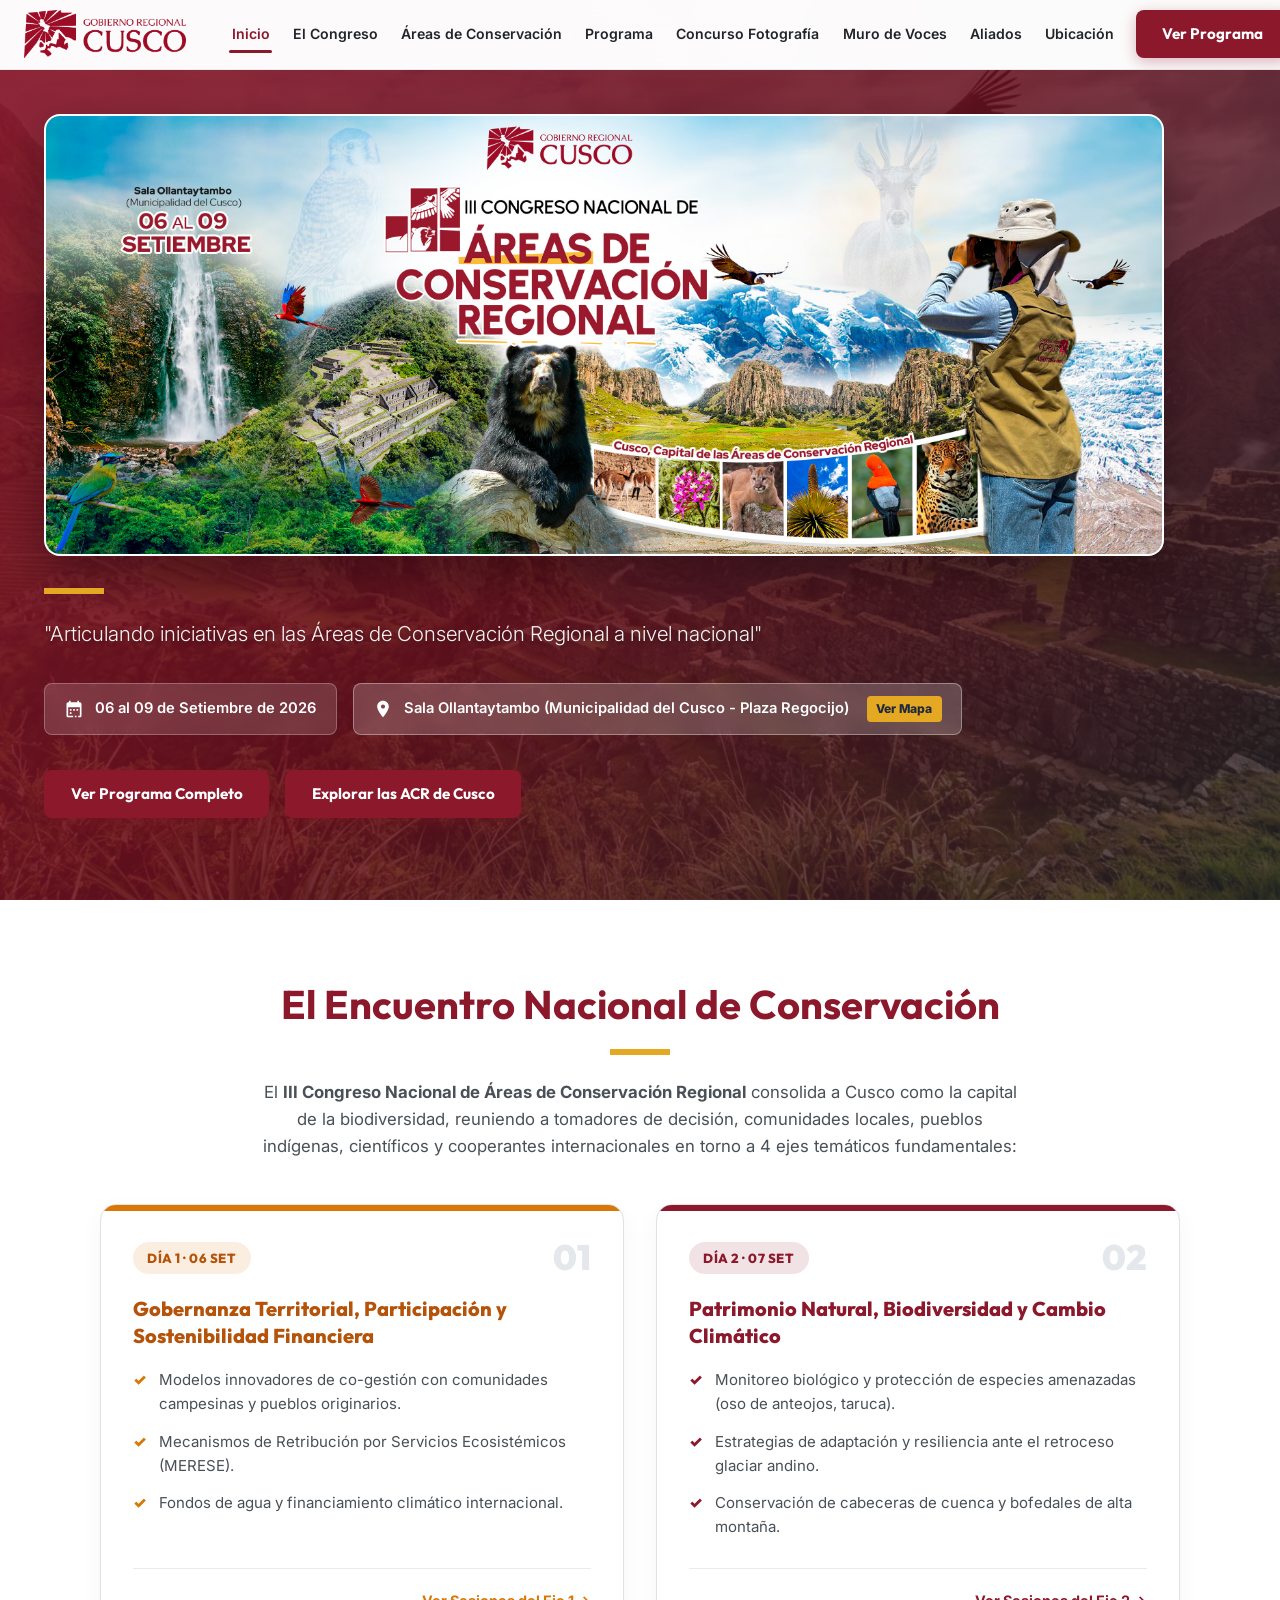
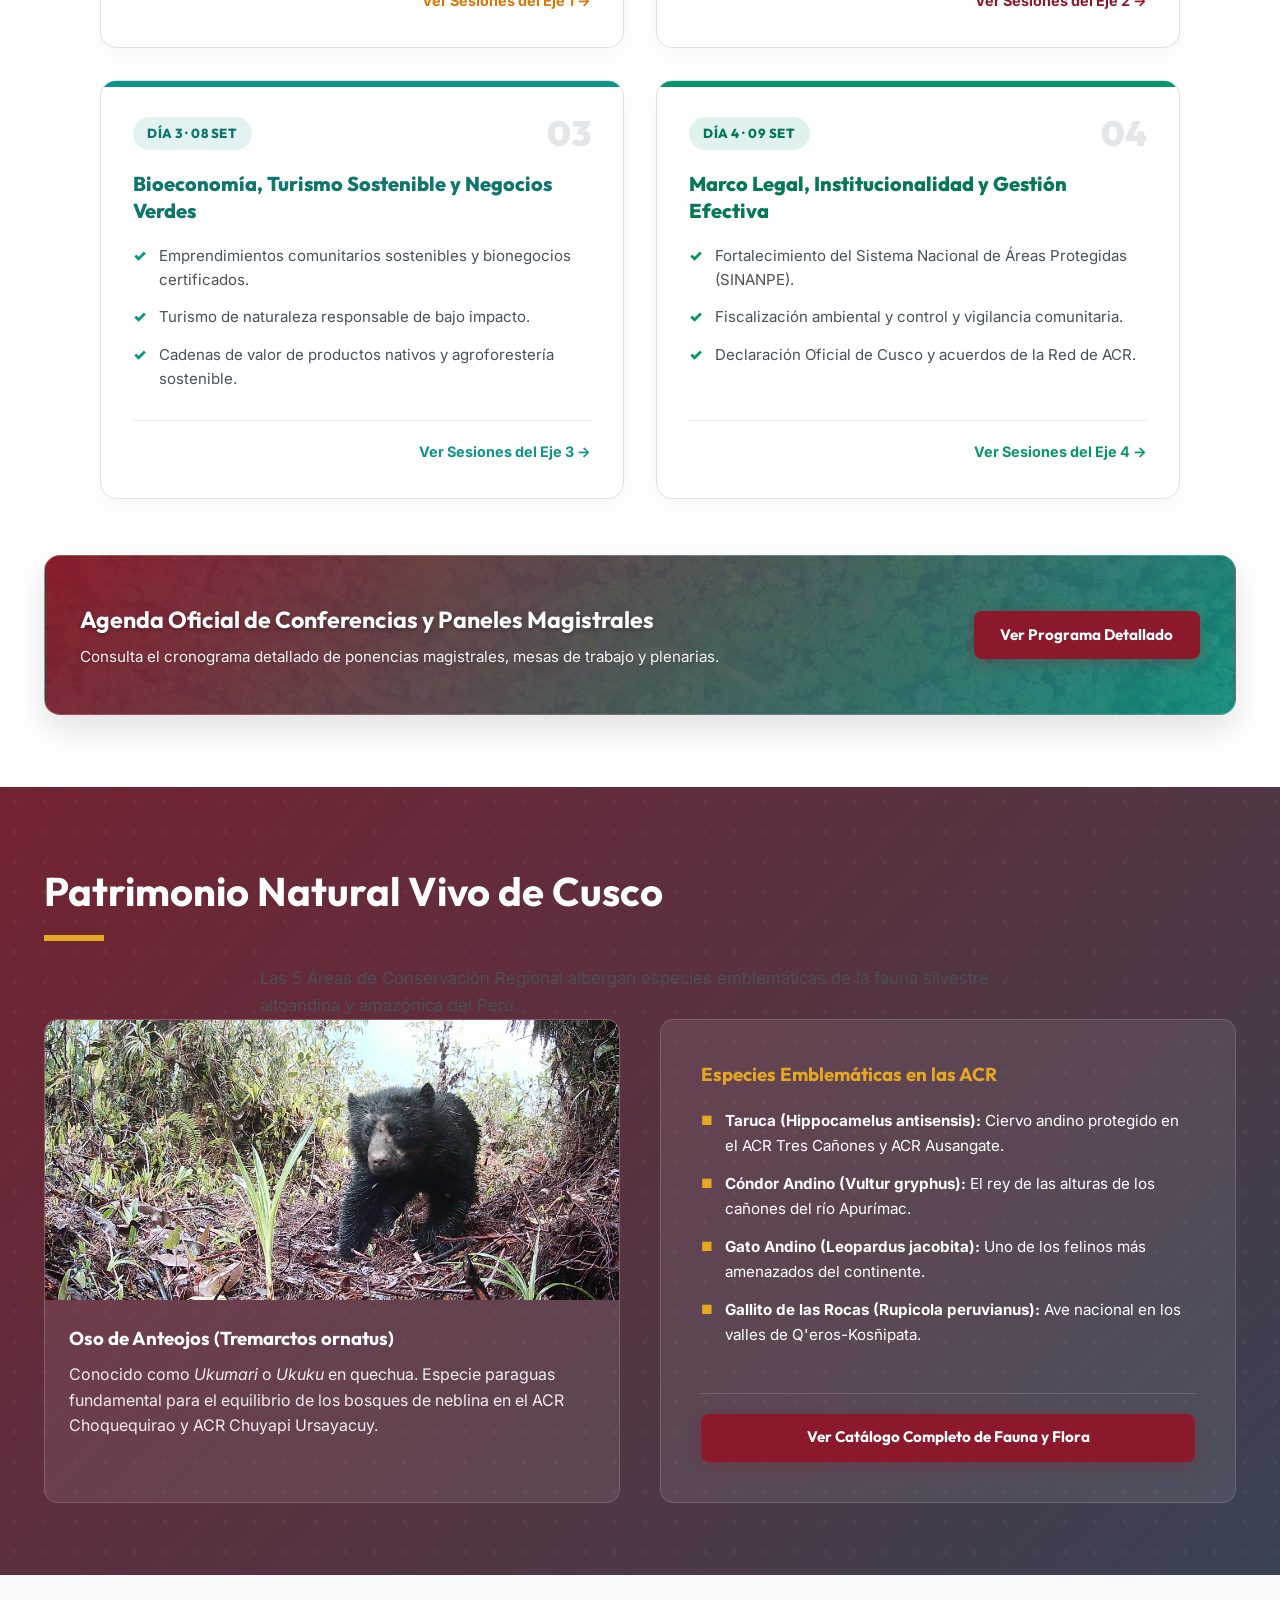
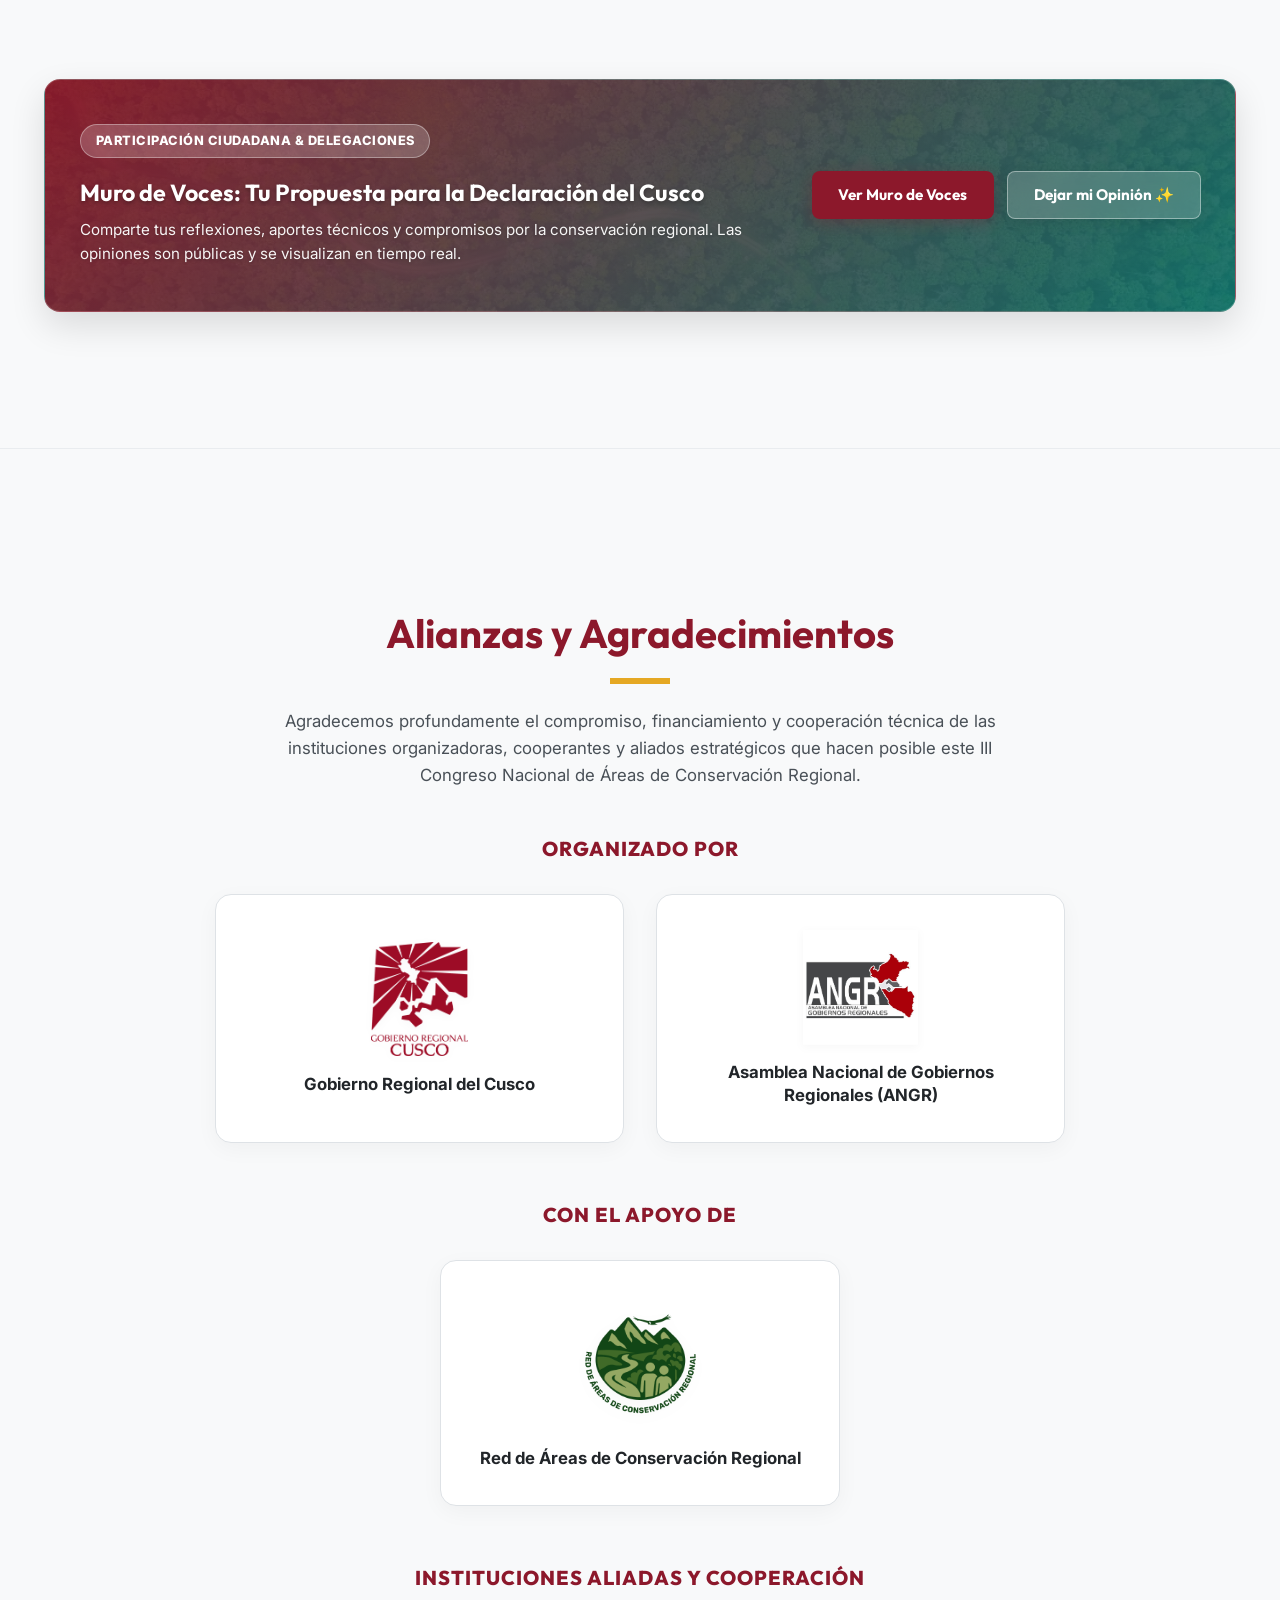
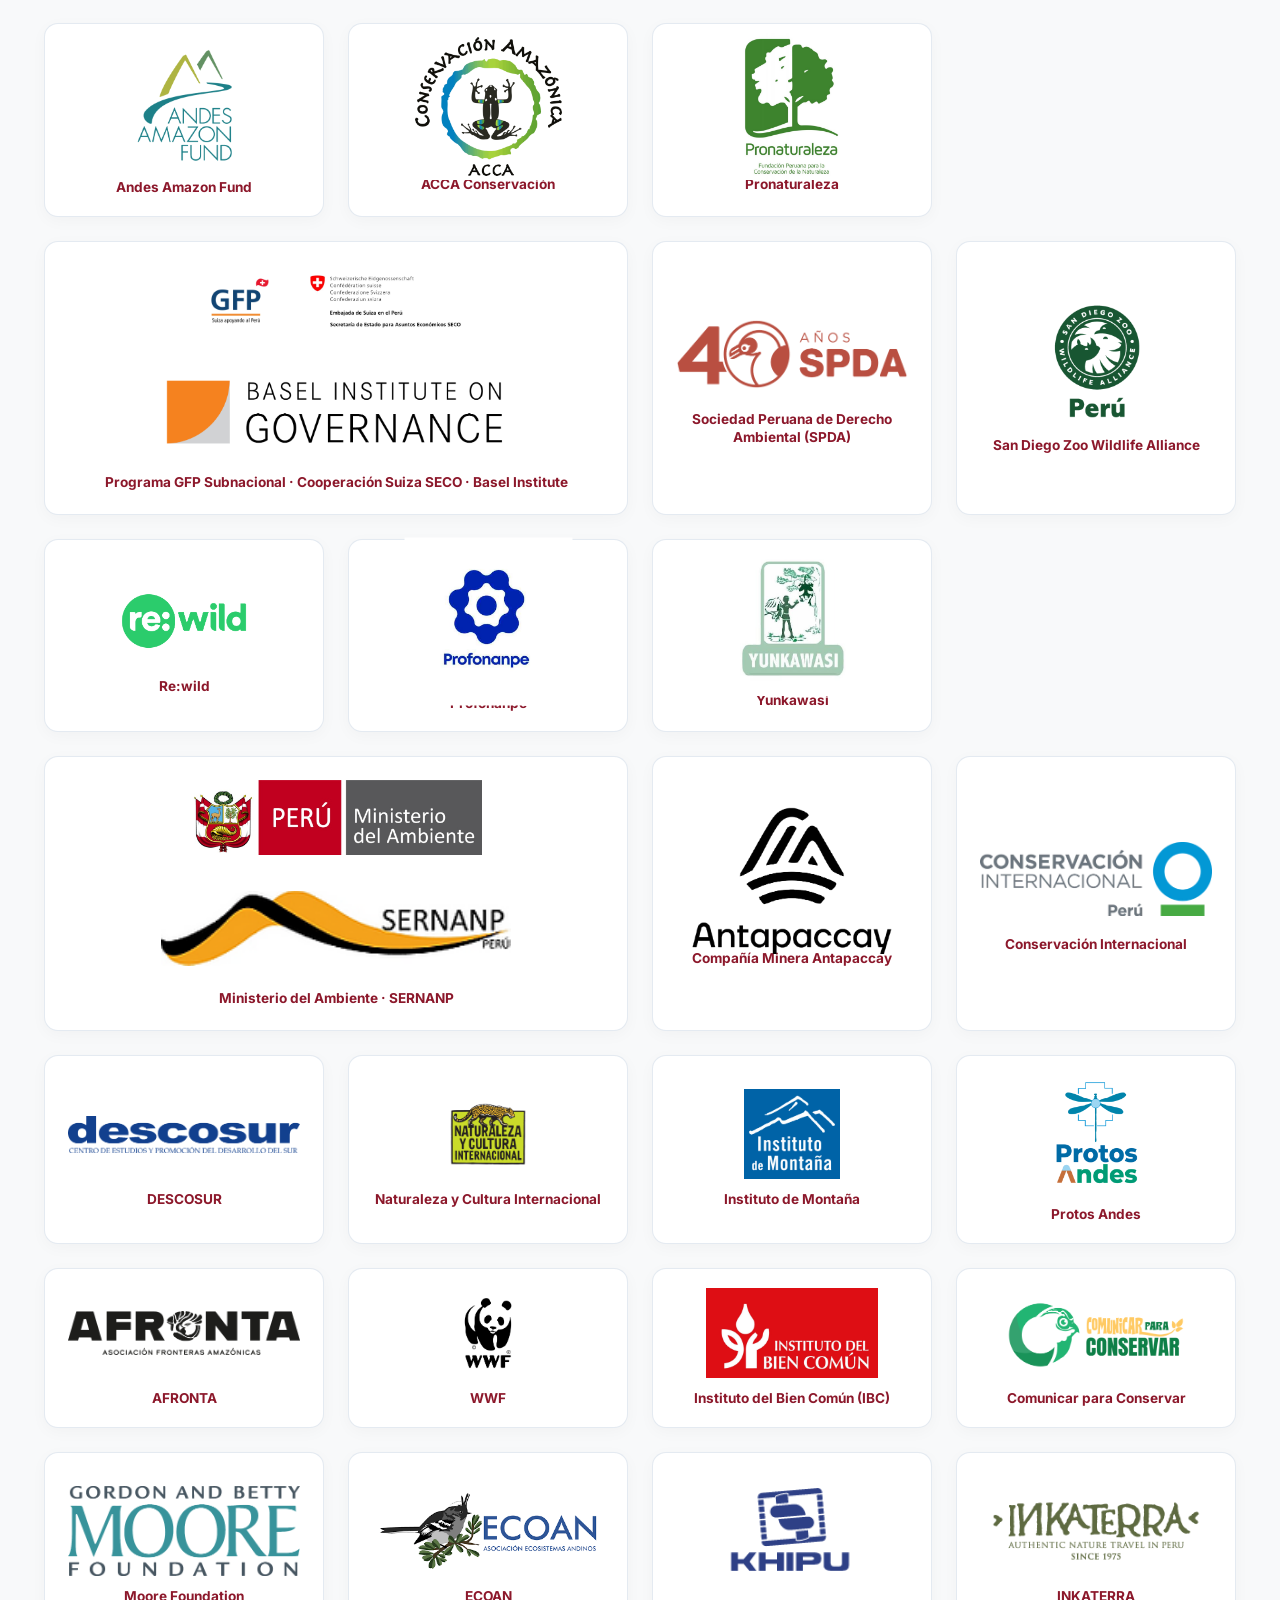
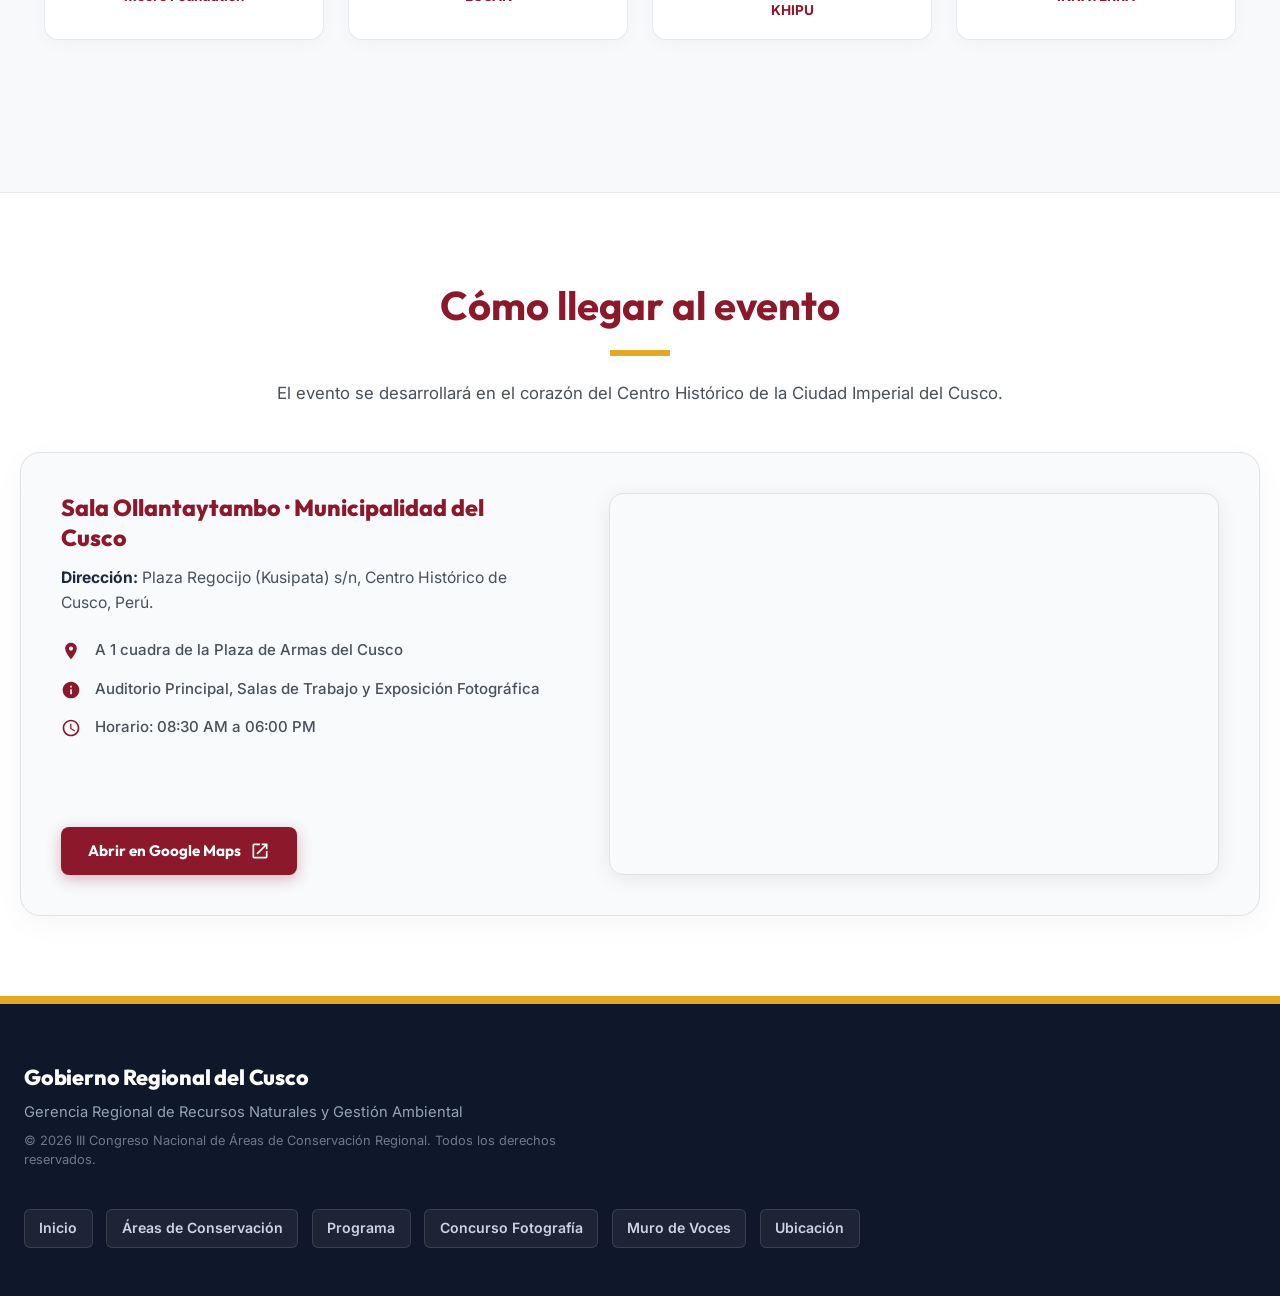
==== commit 8cb9ff7c: "Add real-time public opinion and citizen proposal subpage (opiniones.html) with Firebase Cloud Fires" ====
--- a/index.html
+++ b/index.html
@@ -25,12 +25,13 @@
                 <span class="hamburger-bar"></span>
             </button>
 
-            <ul class="nav-links">
+                        <ul class="nav-links">
                 <li><a href="index.html" class="active">Inicio</a></li>
                 <li><a href="index.html#sobre">El Congreso</a></li>
                 <li><a href="acrs.html">Áreas de Conservación</a></li>
                 <li><a href="programa.html">Programa</a></li>
                 <li><a href="concurso-fotografia.html">Concurso Fotografía</a></li>
+                <li><a href="opiniones.html">Muro de Voces</a></li>
                 <li><a href="index.html#instituciones">Aliados</a></li>
                 <li><a href="index.html#ubicacion">Ubicación</a></li>
                 <li class="mobile-only-btn"><a href="programa.html" class="btn-primary">Ver Programa</a></li>
@@ -204,6 +205,24 @@
                     <div class="fauna-cta-box">
                         <a href="acrs.html#panel-especies" class="btn-primary" style="background-color: var(--color-accent); color: #1E293B; width: 100%; text-align: center;">Ver Catálogo Completo de Fauna y Flora</a>
                     </div>
+                </div>
+            </div>
+        </div>
+    </section>
+
+    
+    <!-- BANNER CALLOUT: MURO DE VOCES Y PARTICIPACIÓN CIUDADANA -->
+    <section class="voices-callout-section" style="padding: 2rem 0 4rem 0; background: var(--color-bg-alt);">
+        <div class="container">
+            <div class="program-callout-card reveal" style="background: linear-gradient(135deg, rgba(140, 24, 43, 0.94) 0%, rgba(15, 118, 110, 0.90) 100%), url('chuyapi_bosque_aereo.jpg') center/cover no-repeat; margin-top: 0;">
+                <div>
+                    <span class="day-badge" style="background: rgba(255,255,255,0.2); color: #FFFFFF; border: 1px solid rgba(255,255,255,0.35);">PARTICIPACIÓN CIUDADANA & DELEGACIONES</span>
+                    <h3 style="color: #FFFFFF; margin-top: 0.4rem;">Muro de Voces: Tu Propuesta para la Declaración del Cusco</h3>
+                    <p style="color: rgba(255, 255, 255, 0.95); max-width: 680px;">Comparte tus reflexiones, aportes técnicos y compromisos por la conservación regional. Las opiniones son públicas y se visualizan en tiempo real.</p>
+                </div>
+                <div style="display: flex; gap: 0.8rem; flex-wrap: wrap;">
+                    <a href="opiniones.html" class="btn-primary" style="background-color: var(--color-accent); color: #1E293B; font-weight: 800;">Ver Muro de Voces</a>
+                    <a href="opiniones.html#formulario-opinion" class="btn-secondary" style="font-weight: 700;">Dejar mi Opinión ✨</a>
                 </div>
             </div>
         </div>
@@ -466,12 +485,12 @@
                     © 2026 III Congreso Nacional de Áreas de Conservación Regional. Todos los derechos reservados.
                 </p>
             </div>
-            <div class="footer-links">
-                <a href="index.html#inicio">Inicio</a>
-                <a href="index.html#sobre">El Congreso</a>
+                        <div class="footer-links">
+                <a href="index.html" class="active">Inicio</a>
                 <a href="acrs.html">Áreas de Conservación</a>
-                <a href="programa.html">Programa Oficial</a>
-                <a href="index.html#instituciones">Aliados</a>
+                <a href="programa.html">Programa</a>
+                <a href="concurso-fotografia.html">Concurso Fotografía</a>
+                <a href="opiniones.html">Muro de Voces</a>
                 <a href="index.html#ubicacion">Ubicación</a>
             </div>
         </div>
--- a/style.css
+++ b/style.css
@@ -1331,6 +1331,7 @@
     color: #FFFFFF;
     box-shadow: 0 4px 12px rgba(0, 0, 0, 0.25);
 }
+.status-en { background-color: rgba(220, 38, 38, 0.95); }
 .status-vu { background-color: rgba(217, 119, 6, 0.95); }
 .status-nt { background-color: rgba(202, 138, 4, 0.95); }
 .status-lc { background-color: rgba(5, 150, 105, 0.95); }
@@ -3796,3 +3797,526 @@
         display: inline-block;
     }
 }
+
+/* ==========================================================================
+   SUBPÁGINA: MURO DE OPINIONES & VOCES POR LA CONSERVACIÓN (opiniones.html)
+   ========================================================================== */
+.subpage-hero-opiniones {
+    background: linear-gradient(135deg, rgba(140, 24, 43, 0.94) 0%, rgba(15, 118, 110, 0.90) 100%), url('chuyapi_bosque_aereo.jpg') center/cover no-repeat;
+    text-align: center;
+    padding: 6.5rem 0 4.5rem 0;
+    color: #FFFFFF;
+}
+
+.opiniones-main-container {
+    background: var(--color-bg-alt);
+    padding: 3.5rem 0 6rem 0;
+}
+
+/* Estadísticas Rápidas */
+.opinions-stats-grid {
+    display: grid;
+    grid-template-columns: repeat(4, 1fr);
+    gap: 1.5rem;
+    margin-bottom: 3.5rem;
+}
+
+.stat-box {
+    background: #FFFFFF;
+    border-radius: 14px;
+    padding: 1.4rem 1.6rem;
+    border: 1px solid var(--color-gray-300);
+    box-shadow: 0 6px 20px rgba(0, 0, 0, 0.03);
+    display: flex;
+    align-items: center;
+    gap: 1.2rem;
+    transition: transform 0.3s ease, box-shadow 0.3s ease;
+}
+
+.stat-box:hover {
+    transform: translateY(-3px);
+    box-shadow: 0 10px 25px rgba(140, 24, 43, 0.08);
+}
+
+.stat-icon {
+    font-size: 2.2rem;
+    line-height: 1;
+}
+
+.stat-content {
+    display: flex;
+    flex-direction: column;
+}
+
+.stat-num {
+    font-family: var(--font-heading);
+    font-size: 1.45rem;
+    font-weight: 900;
+    color: var(--color-primary);
+    line-height: 1.2;
+}
+
+.stat-label {
+    font-size: 0.82rem;
+    font-weight: 700;
+    color: var(--color-gray-700);
+    text-transform: uppercase;
+    letter-spacing: 0.4px;
+}
+
+/* Layout Grid: Formulario Izquierda, Muro Derecha */
+.opinions-layout-grid {
+    display: grid;
+    grid-template-columns: 420px 1fr;
+    gap: 2.5rem;
+    align-items: start;
+}
+
+/* Formulario */
+.opinion-form-card {
+    background: #FFFFFF;
+    border-radius: 18px;
+    padding: 2.2rem;
+    border: 1px solid var(--color-gray-300);
+    box-shadow: 0 10px 30px rgba(0, 0, 0, 0.05);
+    position: sticky;
+    top: 90px;
+}
+
+.form-header {
+    margin-bottom: 1.6rem;
+    border-bottom: 1px solid var(--color-gray-200);
+    padding-bottom: 1.2rem;
+}
+
+.form-tag {
+    display: inline-block;
+    padding: 0.3rem 0.8rem;
+    background: rgba(140, 24, 43, 0.08);
+    color: var(--color-primary);
+    border-radius: 20px;
+    font-size: 0.78rem;
+    font-weight: 800;
+    margin-bottom: 0.6rem;
+    font-family: var(--font-heading);
+    letter-spacing: 0.4px;
+}
+
+.form-header h3 {
+    font-size: 1.35rem;
+    color: var(--color-primary);
+    margin-bottom: 0.35rem;
+    font-family: var(--font-heading);
+    font-weight: 800;
+}
+
+.form-header p {
+    font-size: 0.88rem;
+    color: var(--color-gray-700);
+    margin: 0;
+    line-height: 1.45;
+}
+
+.opinion-form {
+    display: flex;
+    flex-direction: column;
+    gap: 1.1rem;
+}
+
+.form-group {
+    display: flex;
+    flex-direction: column;
+    gap: 0.4rem;
+}
+
+.form-group label {
+    font-size: 0.86rem;
+    font-weight: 700;
+    color: var(--color-text);
+}
+
+.form-group .required {
+    color: #dc2626;
+    font-weight: bold;
+}
+
+.form-group input[type="text"],
+.form-group select,
+.form-group textarea {
+    padding: 0.75rem 0.95rem;
+    border: 1.5px solid var(--color-gray-300);
+    border-radius: 10px;
+    font-size: 0.92rem;
+    font-family: inherit;
+    color: var(--color-text);
+    background: #FFFFFF;
+    transition: all 0.25s ease;
+}
+
+.form-group input[type="text"]:focus,
+.form-group select:focus,
+.form-group textarea:focus {
+    outline: none;
+    border-color: var(--color-primary);
+    box-shadow: 0 0 0 3px rgba(140, 24, 43, 0.12);
+}
+
+.form-checkbox-group {
+    display: flex;
+    align-items: center;
+    gap: 0.5rem;
+}
+
+.checkbox-label {
+    display: flex;
+    align-items: center;
+    gap: 0.55rem;
+    font-size: 0.84rem;
+    color: var(--color-gray-700);
+    cursor: pointer;
+    user-select: none;
+}
+
+.form-row-2 {
+    display: grid;
+    grid-template-columns: 1fr 1fr;
+    gap: 0.9rem;
+}
+
+.char-count-wrapper {
+    display: flex;
+    justify-content: flex-end;
+    font-size: 0.78rem;
+    color: var(--color-gray-700);
+    margin-top: 0.2rem;
+}
+
+.btn-submit-full {
+    width: 100%;
+    padding: 0.9rem 1.4rem;
+    font-size: 0.98rem;
+    font-weight: 800;
+    border-radius: 10px;
+    cursor: pointer;
+    border: none;
+    background: var(--color-primary);
+    color: #FFFFFF;
+    transition: all 0.3s ease;
+    display: flex;
+    align-items: center;
+    justify-content: center;
+    box-shadow: 0 4px 15px rgba(140, 24, 43, 0.25);
+    margin-top: 0.4rem;
+}
+
+.btn-submit-full:hover {
+    background: var(--color-primary-dark);
+    transform: translateY(-2px);
+    box-shadow: 0 8px 24px rgba(140, 24, 43, 0.35);
+}
+
+.form-feedback-box {
+    padding: 0.85rem 1.1rem;
+    border-radius: 8px;
+    font-size: 0.88rem;
+    line-height: 1.4;
+    font-weight: 600;
+    animation: fadeIn 0.3s ease;
+}
+
+.feedback-success {
+    background: #ecfdf5;
+    color: #065f46;
+    border: 1px solid #a7f3d0;
+}
+
+.feedback-error {
+    background: #fef2f2;
+    color: #991b1b;
+    border: 1px solid #fecaca;
+}
+
+/* Barra de Controles y Filtros del Muro */
+.wall-controls-bar {
+    background: #FFFFFF;
+    border-radius: 14px;
+    padding: 1.2rem 1.5rem;
+    border: 1px solid var(--color-gray-300);
+    box-shadow: 0 4px 18px rgba(0, 0, 0, 0.03);
+    margin-bottom: 2rem;
+    display: flex;
+    flex-direction: column;
+    gap: 1rem;
+}
+
+.search-input-wrapper {
+    position: relative;
+    width: 100%;
+}
+
+.search-input-wrapper .search-icon {
+    position: absolute;
+    left: 14px;
+    top: 50%;
+    transform: translateY(-50%);
+    font-size: 1rem;
+    color: var(--color-gray-700);
+}
+
+.search-input-wrapper input {
+    width: 100%;
+    padding: 0.8rem 1rem 0.8rem 2.6rem;
+    border: 1.5px solid var(--color-gray-300);
+    border-radius: 10px;
+    font-size: 0.92rem;
+    outline: none;
+    transition: all 0.25s ease;
+}
+
+.search-input-wrapper input:focus {
+    border-color: var(--color-primary);
+    box-shadow: 0 0 0 3px rgba(140, 24, 43, 0.12);
+}
+
+.filter-dropdowns {
+    display: flex;
+    flex-wrap: wrap;
+    gap: 0.8rem;
+}
+
+.filter-select {
+    padding: 0.6rem 1rem;
+    border-radius: 8px;
+    border: 1.5px solid var(--color-gray-300);
+    font-size: 0.88rem;
+    font-weight: 600;
+    color: var(--color-text);
+    background: #FFFFFF;
+    cursor: pointer;
+    outline: none;
+    transition: all 0.25s ease;
+    flex: 1;
+    min-width: 180px;
+}
+
+.filter-select:focus {
+    border-color: var(--color-primary);
+}
+
+/* Grilla de Tarjetas de Opinión */
+.opinions-cards-grid {
+    display: grid;
+    grid-template-columns: repeat(auto-fill, minmax(320px, 1fr));
+    gap: 1.6rem;
+}
+
+.opinion-card {
+    background: #FFFFFF;
+    border-radius: 16px;
+    padding: 1.8rem;
+    border: 1px solid var(--color-gray-300);
+    box-shadow: 0 6px 20px rgba(0, 0, 0, 0.04);
+    display: flex;
+    flex-direction: column;
+    justify-content: space-between;
+    position: relative;
+    transition: transform 0.35s cubic-bezier(0.16, 1, 0.3, 1), box-shadow 0.35s ease, border-color 0.35s ease;
+}
+
+.opinion-card:hover {
+    transform: translateY(-5px);
+    box-shadow: 0 14px 35px rgba(140, 24, 43, 0.09);
+    border-color: var(--color-accent);
+}
+
+.opinion-card-header {
+    display: flex;
+    justify-content: space-between;
+    align-items: center;
+    gap: 0.6rem;
+    margin-bottom: 1.1rem;
+    flex-wrap: wrap;
+}
+
+.opinion-category-tag {
+    display: inline-block;
+    padding: 0.3rem 0.75rem;
+    border-radius: 20px;
+    font-size: 0.74rem;
+    font-weight: 800;
+    text-transform: uppercase;
+    letter-spacing: 0.4px;
+    font-family: var(--font-heading);
+}
+
+.tag-gobernanza { background: rgba(140, 24, 43, 0.1); color: var(--color-primary); border: 1px solid rgba(140, 24, 43, 0.2); }
+.tag-finanzas { background: rgba(13, 148, 136, 0.1); color: #0f766e; border: 1px solid rgba(13, 148, 136, 0.25); }
+.tag-bioeconomia { background: rgba(217, 119, 6, 0.12); color: #b45309; border: 1px solid rgba(217, 119, 6, 0.25); }
+.tag-biodiversidad { background: rgba(5, 150, 105, 0.12); color: #047857; border: 1px solid rgba(5, 150, 105, 0.25); }
+.tag-comunidad { background: rgba(99, 102, 241, 0.12); color: #4338ca; border: 1px solid rgba(99, 102, 241, 0.25); }
+.tag-declaracion { background: rgba(225, 29, 72, 0.12); color: #be123c; border: 1px solid rgba(225, 29, 72, 0.25); font-weight: 900; }
+.tag-general { background: var(--color-gray-200); color: var(--color-gray-700); }
+
+.opinion-region-pill {
+    font-size: 0.76rem;
+    font-weight: 700;
+    color: #475569;
+    background: #f1f5f9;
+    padding: 0.25rem 0.65rem;
+    border-radius: 6px;
+    border: 1px solid #e2e8f0;
+}
+
+.opinion-message-text {
+    font-size: 0.94rem;
+    color: var(--color-text);
+    line-height: 1.6;
+    margin: 0 0 1.4rem 0;
+    font-style: italic;
+    flex-grow: 1;
+}
+
+.opinion-card-footer {
+    display: flex;
+    justify-content: space-between;
+    align-items: flex-end;
+    padding-top: 1.1rem;
+    border-top: 1px solid var(--color-gray-200);
+    gap: 0.8rem;
+}
+
+.opinion-author-box {
+    display: flex;
+    align-items: center;
+    gap: 0.7rem;
+    flex-grow: 1;
+}
+
+.author-avatar {
+    width: 38px;
+    height: 38px;
+    border-radius: 50%;
+    background: rgba(140, 24, 43, 0.1);
+    color: var(--color-primary);
+    font-weight: 800;
+    font-size: 1rem;
+    display: flex;
+    align-items: center;
+    justify-content: center;
+    flex-shrink: 0;
+    border: 1.5px solid rgba(140, 24, 43, 0.2);
+}
+
+.author-details {
+    display: flex;
+    flex-direction: column;
+    gap: 0.1rem;
+    line-height: 1.3;
+}
+
+.author-name {
+    font-size: 0.88rem;
+    color: var(--color-text);
+    font-weight: 700;
+}
+
+.author-inst {
+    font-size: 0.78rem;
+    color: var(--color-primary);
+    font-weight: 600;
+}
+
+.opinion-date {
+    font-size: 0.74rem;
+    color: var(--color-gray-700);
+}
+
+.btn-like-opinion {
+    display: inline-flex;
+    align-items: center;
+    gap: 0.4rem;
+    background: #f8fafc;
+    border: 1px solid var(--color-gray-300);
+    border-radius: 20px;
+    padding: 0.35rem 0.75rem;
+    font-size: 0.82rem;
+    font-weight: 700;
+    color: var(--color-gray-700);
+    cursor: pointer;
+    transition: all 0.25s ease;
+    user-select: none;
+}
+
+.btn-like-opinion:hover {
+    background: #fff1f2;
+    border-color: #fda4af;
+    color: #e11d48;
+    transform: scale(1.05);
+}
+
+.btn-like-opinion.liked {
+    background: #ffe4e6;
+    border-color: #f43f5e;
+    color: #e11d48;
+}
+
+.btn-like-opinion.liked .heart-icon {
+    animation: heartPop 0.35s cubic-bezier(0.175, 0.885, 0.32, 1.275);
+}
+
+@keyframes heartPop {
+    0% { transform: scale(1); }
+    50% { transform: scale(1.4); }
+    100% { transform: scale(1); }
+}
+
+.no-results-box {
+    text-align: center;
+    padding: 4rem 2rem;
+    background: #FFFFFF;
+    border-radius: 16px;
+    border: 2px dashed var(--color-gray-300);
+}
+
+.no-results-icon {
+    font-size: 3rem;
+    display: block;
+    margin-bottom: 0.8rem;
+}
+
+.no-results-box h4 {
+    font-size: 1.3rem;
+    color: var(--color-primary);
+    margin-bottom: 0.4rem;
+}
+
+.no-results-box p {
+    font-size: 0.92rem;
+    color: var(--color-gray-700);
+    max-width: 450px;
+    margin: 0 auto;
+}
+
+@media (max-width: 1024px) {
+    .opinions-layout-grid {
+        grid-template-columns: 1fr;
+    }
+    .opinion-form-card {
+        position: static;
+    }
+    .opinions-stats-grid {
+        grid-template-columns: repeat(2, 1fr);
+    }
+}
+
+@media (max-width: 640px) {
+    .opinions-stats-grid {
+        grid-template-columns: 1fr;
+    }
+    .form-row-2 {
+        grid-template-columns: 1fr;
+    }
+    .opinions-cards-grid {
+        grid-template-columns: 1fr;
+    }
+}
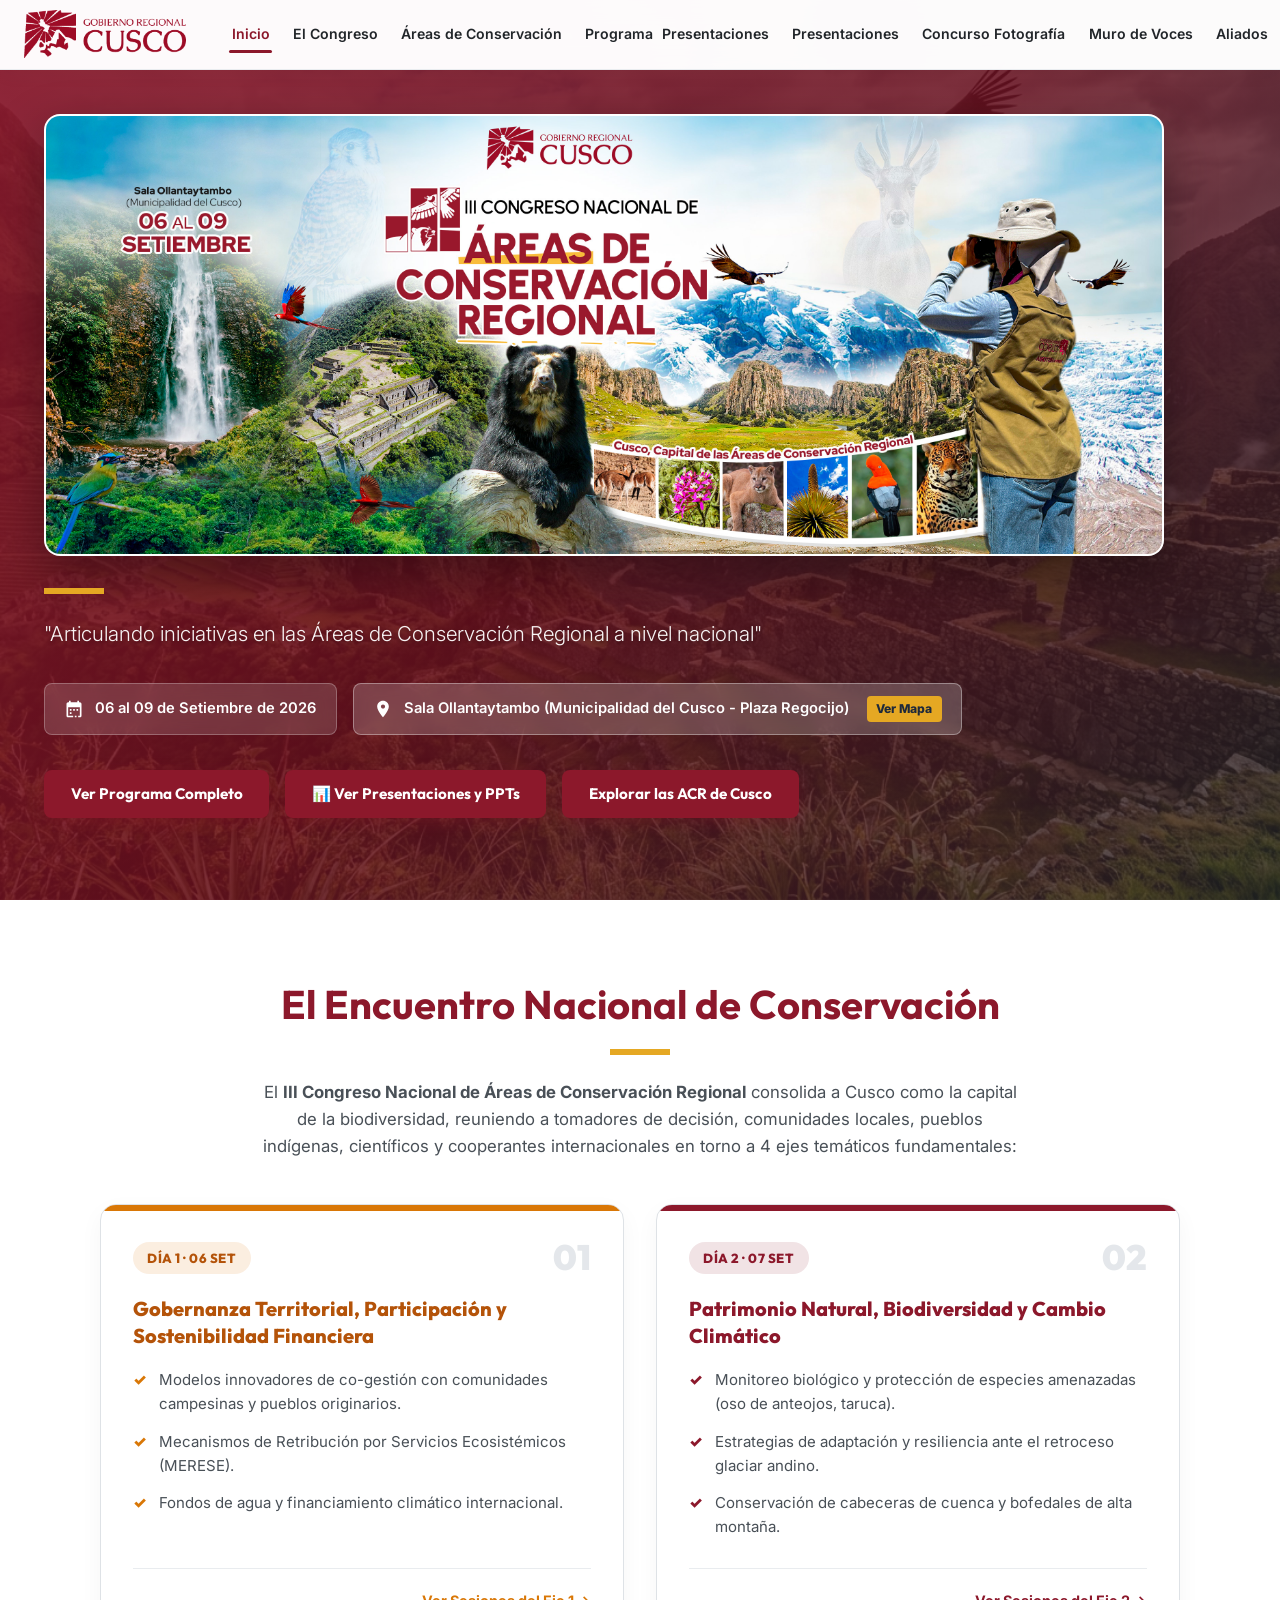
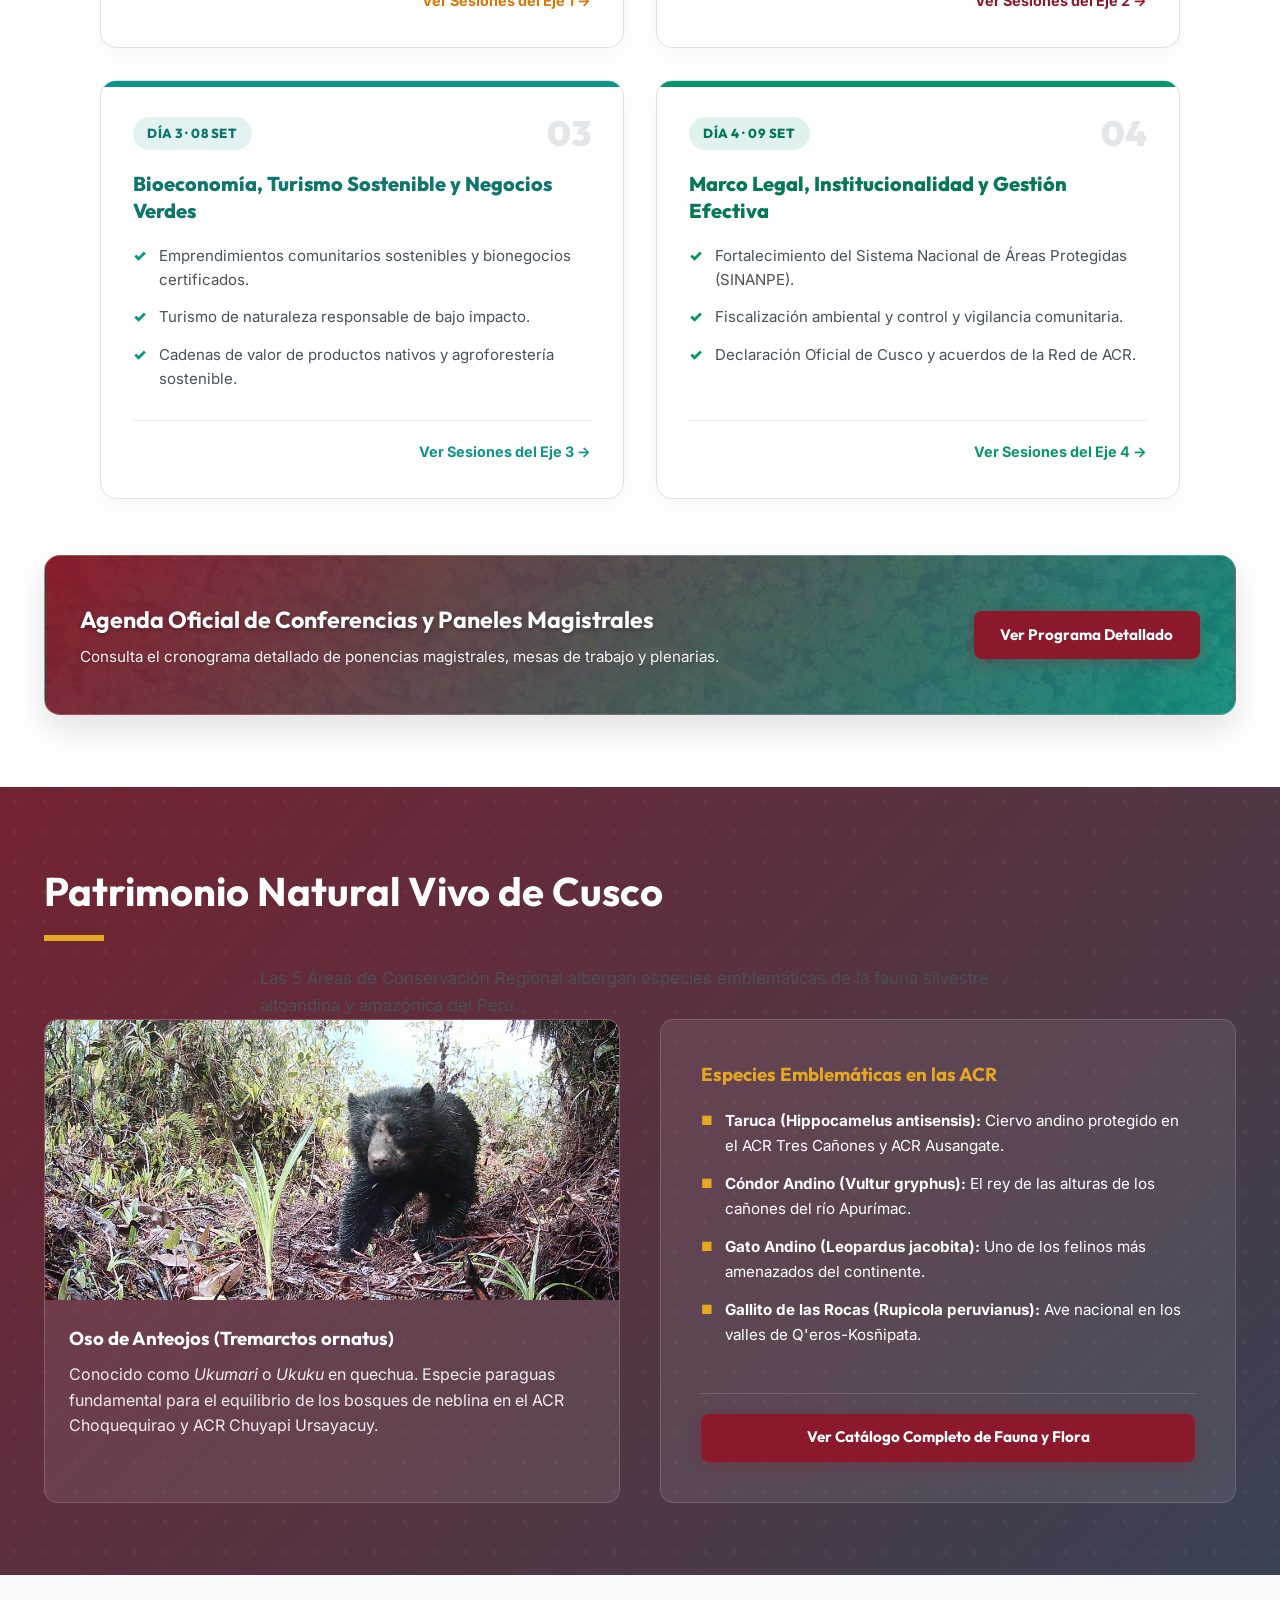
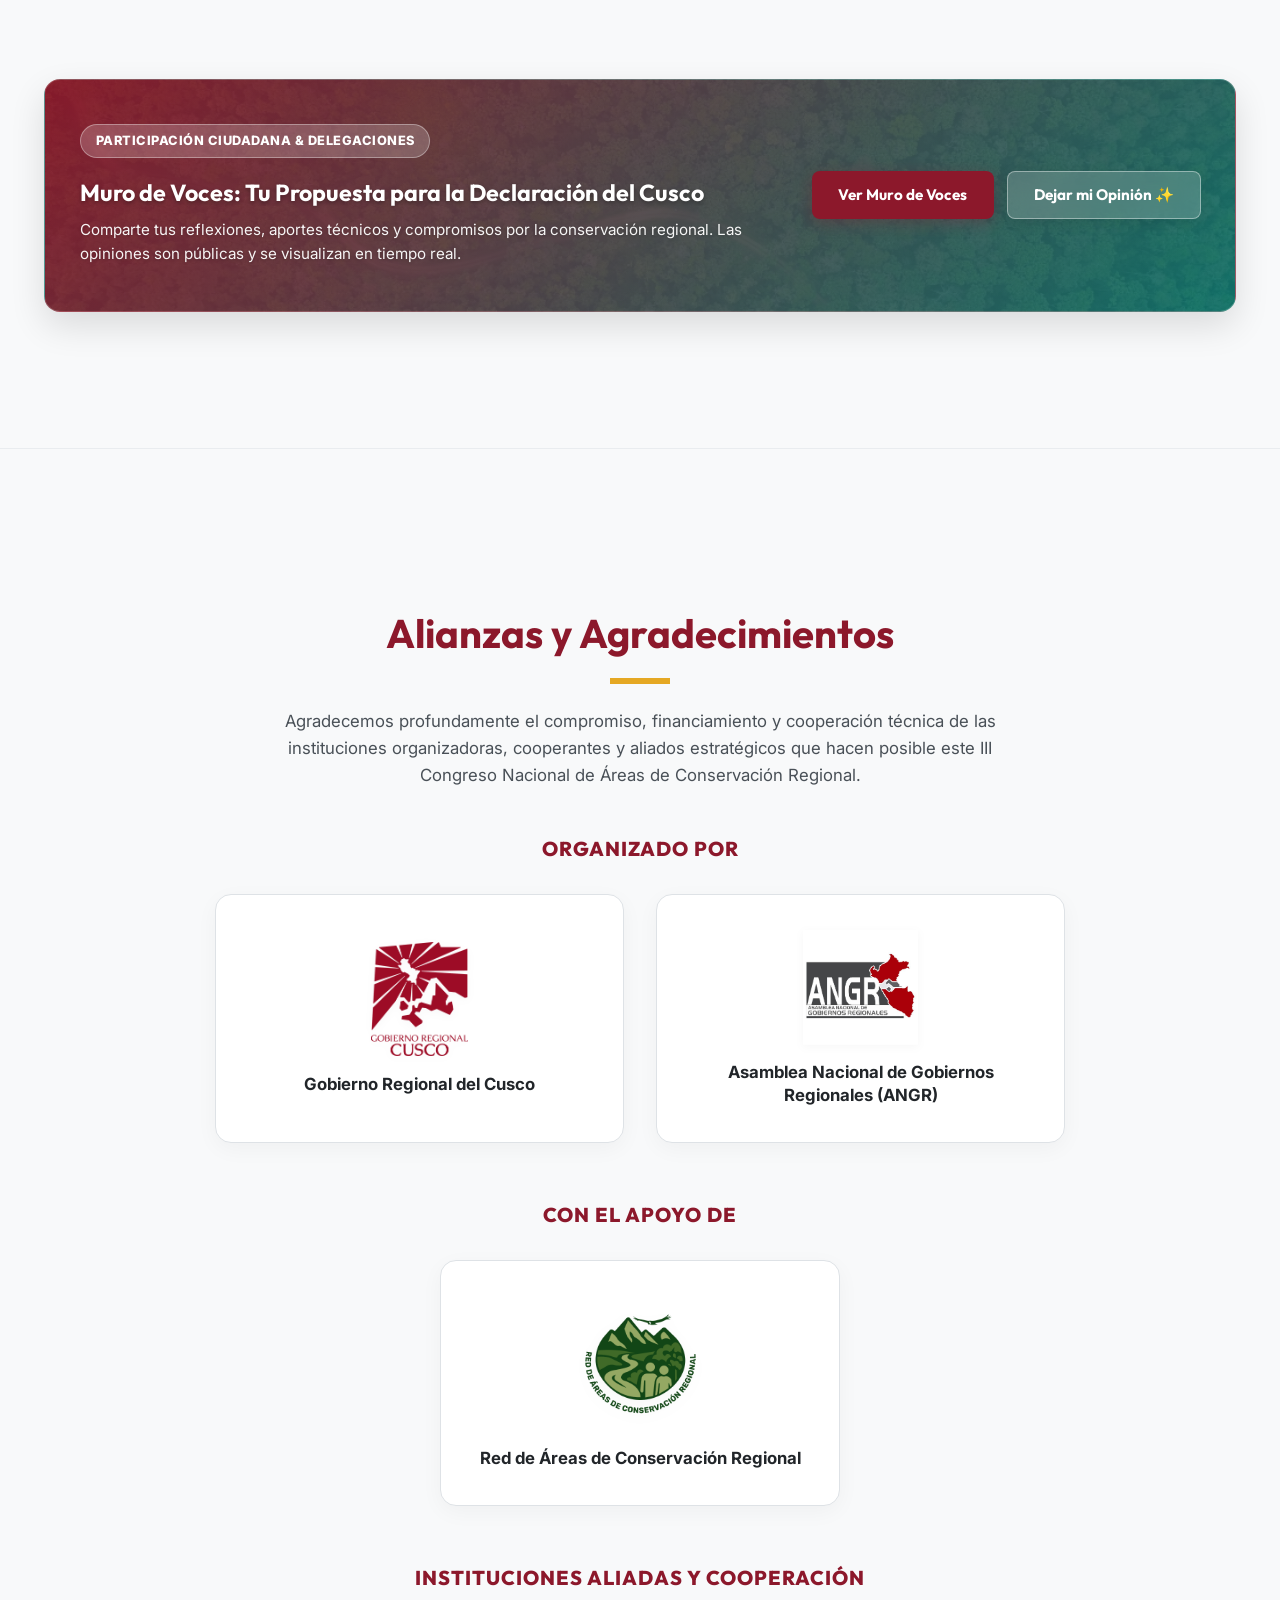
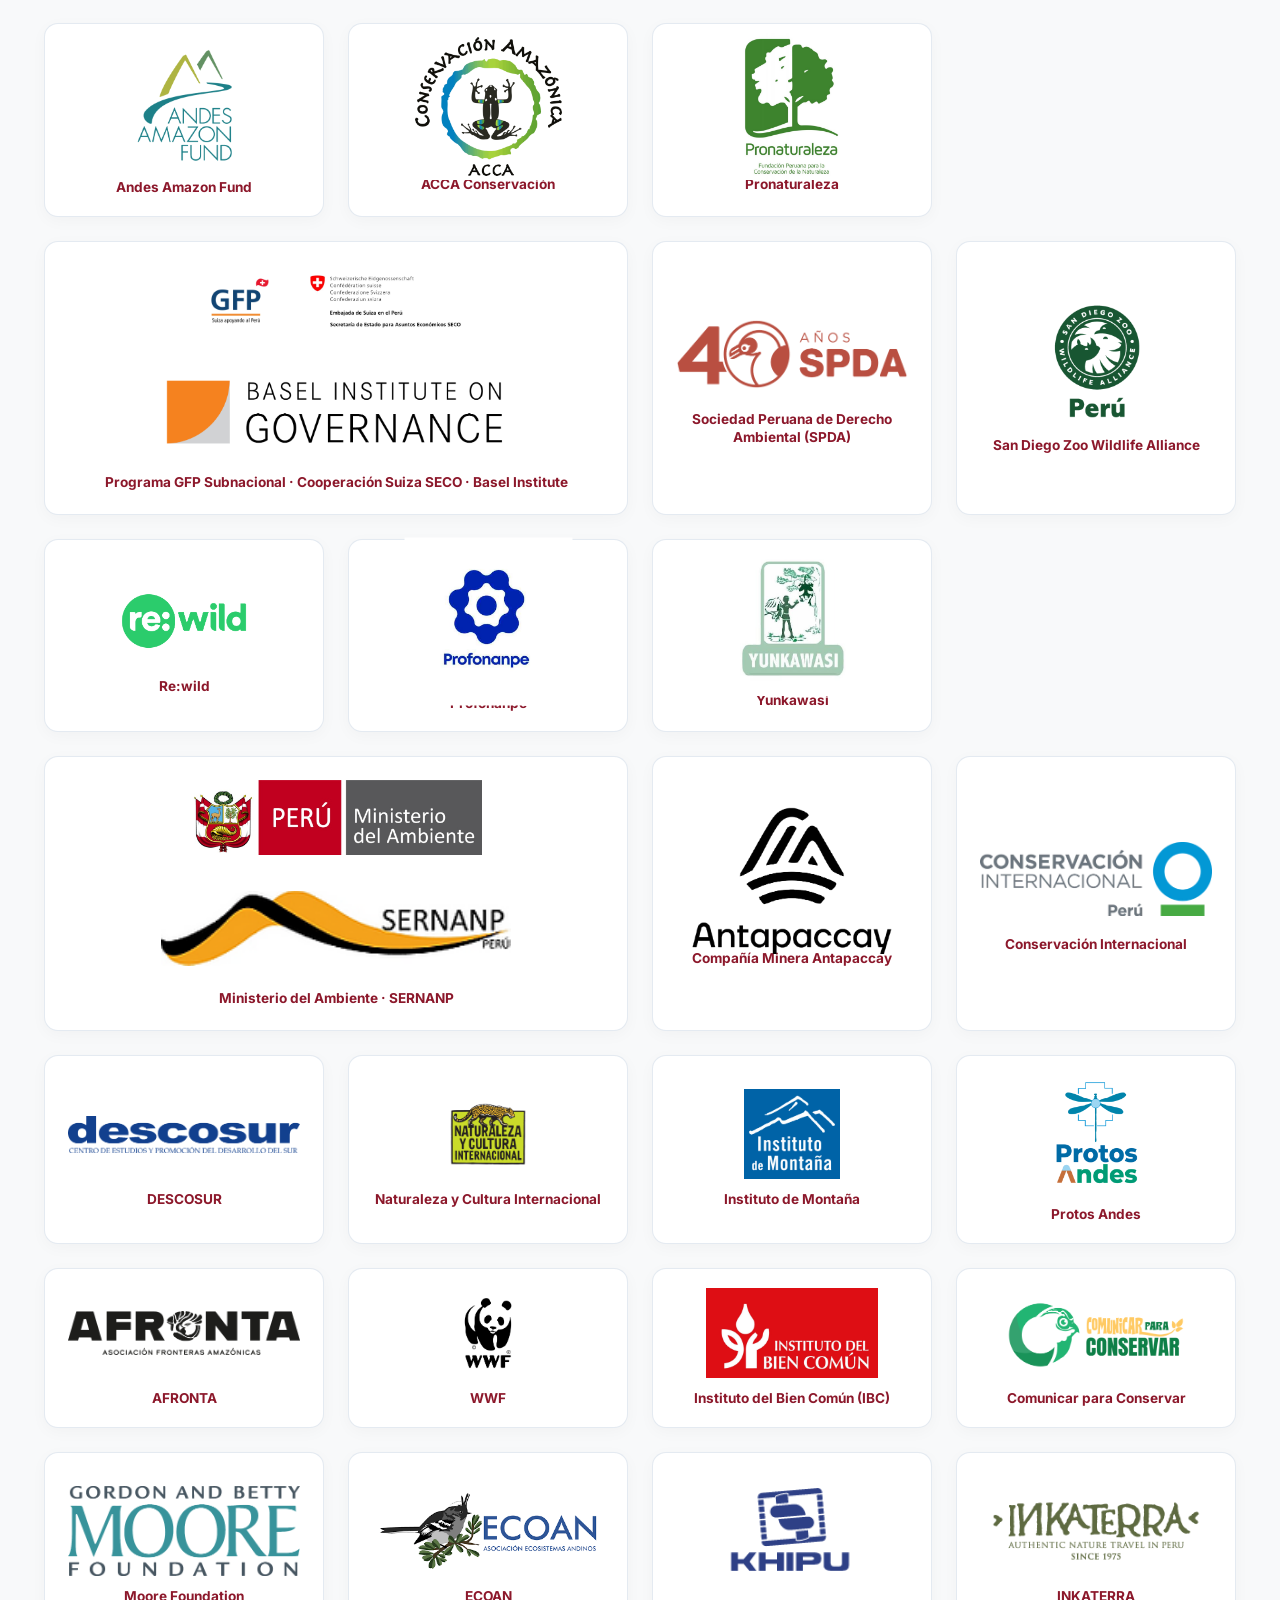
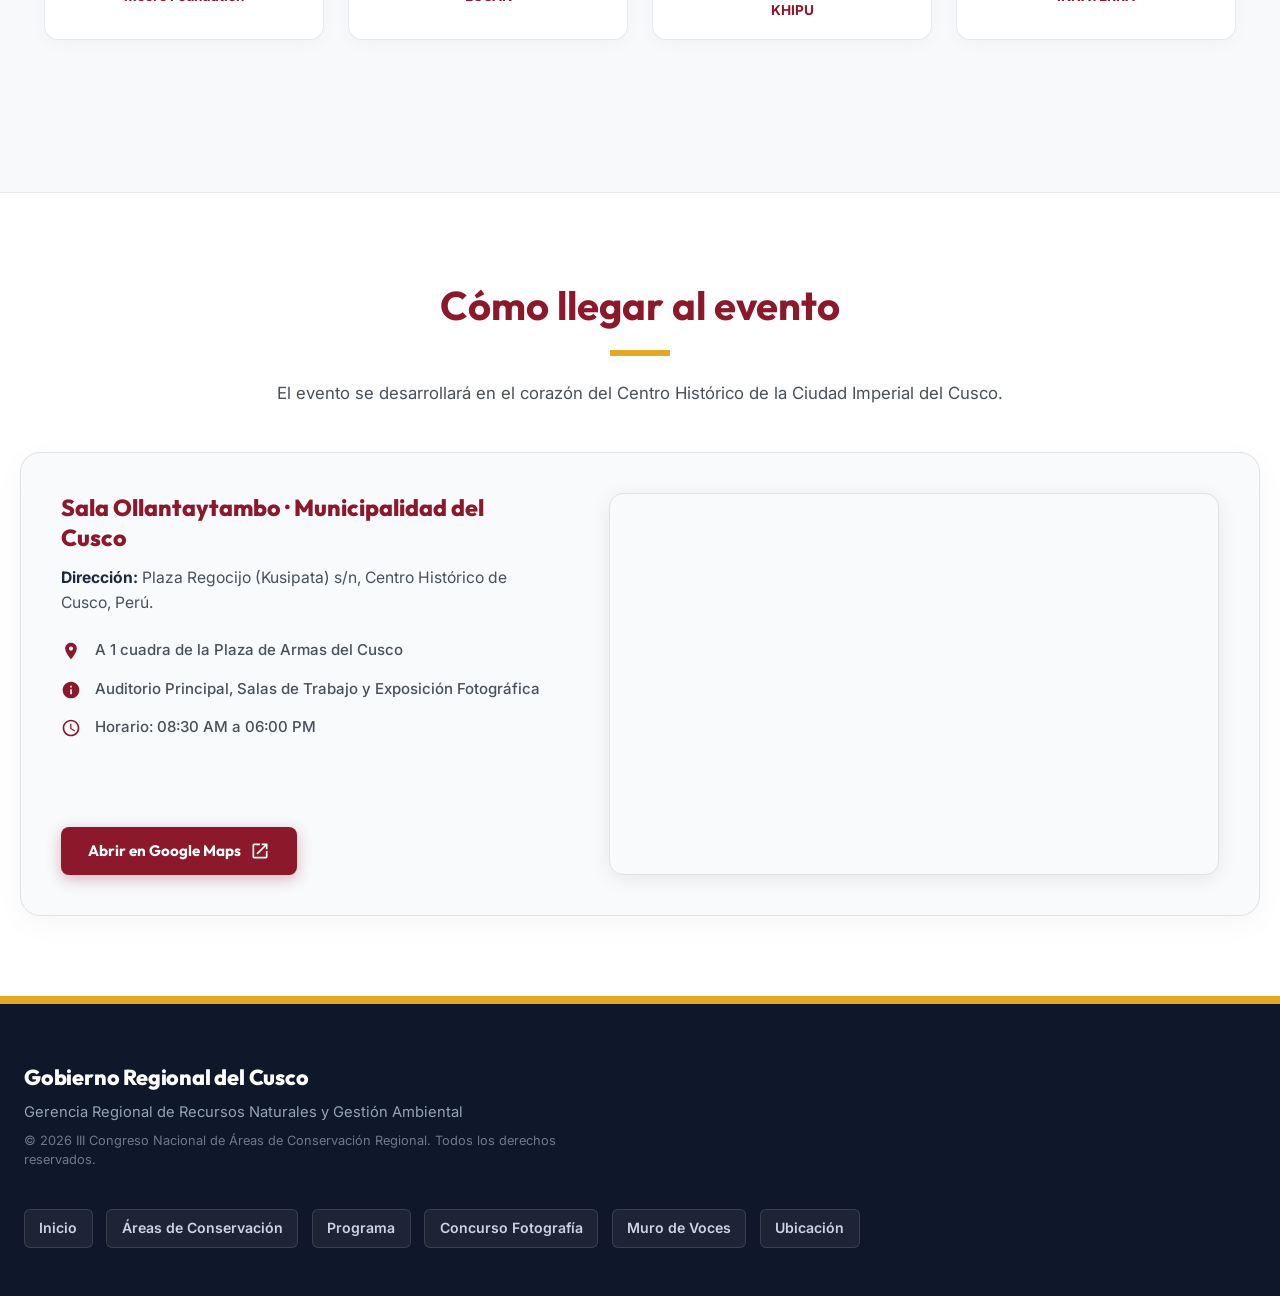
==== commit d59e7068: "Add presentations module (presentaciones.html) with 33 talk PDFs, interactive modal viewer, live aut" ====
--- a/index.html
+++ b/index.html
@@ -29,7 +29,9 @@
                 <li><a href="index.html" class="active">Inicio</a></li>
                 <li><a href="index.html#sobre">El Congreso</a></li>
                 <li><a href="acrs.html">Áreas de Conservación</a></li>
-                <li><a href="programa.html">Programa</a></li>
+                <li><a href="programa.html">Programa</a>
+                <a href="presentaciones.html">Presentaciones</a></li>
+                <li><a href="presentaciones.html">Presentaciones</a></li>
                 <li><a href="concurso-fotografia.html">Concurso Fotografía</a></li>
                 <li><a href="opiniones.html">Muro de Voces</a></li>
                 <li><a href="index.html#instituciones">Aliados</a></li>
@@ -71,6 +73,7 @@
 
             <div style="display: flex; gap: 1rem; flex-wrap: wrap;">
                 <a href="programa.html" class="btn-primary" style="background-color: var(--color-accent); color: #1E293B;">Ver Programa Completo</a>
+                <a href="presentaciones.html" class="btn-primary" style="background-color: #0D9488; color: #FFFFFF; border: none;">📊 Ver Presentaciones y PPTs</a>
                 <a href="acrs.html" class="btn-primary" style="background-color: rgba(255,255,255,0.2); border: 1px solid rgba(255,255,255,0.4);">Explorar las ACR de Cusco</a>
             </div>
         </div>
--- a/style.css
+++ b/style.css
@@ -3798,6 +3798,7 @@
     }
 }
 
+
 /* ==========================================================================
    SUBPÁGINA: MURO DE OPINIONES & VOCES POR LA CONSERVACIÓN (opiniones.html)
    ========================================================================== */
@@ -3818,7 +3819,7 @@
     display: grid;
     grid-template-columns: repeat(4, 1fr);
     gap: 1.5rem;
-    margin-bottom: 3.5rem;
+    margin-bottom: 3rem;
 }
 
 .stat-box {
@@ -3864,11 +3865,11 @@
     letter-spacing: 0.4px;
 }
 
-/* Layout Grid: Formulario Izquierda, Muro Derecha */
+/* Layout Grid: Proporción balanceada Formulario Izquierda (360px) + Muro Derecha (1fr) */
 .opinions-layout-grid {
     display: grid;
-    grid-template-columns: 420px 1fr;
-    gap: 2.5rem;
+    grid-template-columns: 360px 1fr;
+    gap: 2.2rem;
     align-items: start;
 }
 
@@ -3876,17 +3877,17 @@
 .opinion-form-card {
     background: #FFFFFF;
     border-radius: 18px;
-    padding: 2.2rem;
+    padding: 2rem 1.8rem;
     border: 1px solid var(--color-gray-300);
-    box-shadow: 0 10px 30px rgba(0, 0, 0, 0.05);
+    box-shadow: 0 8px 24px rgba(0, 0, 0, 0.04);
     position: sticky;
     top: 90px;
 }
 
 .form-header {
-    margin-bottom: 1.6rem;
+    margin-bottom: 1.4rem;
     border-bottom: 1px solid var(--color-gray-200);
-    padding-bottom: 1.2rem;
+    padding-bottom: 1rem;
 }
 
 .form-tag {
@@ -3897,36 +3898,37 @@
     border-radius: 20px;
     font-size: 0.78rem;
     font-weight: 800;
-    margin-bottom: 0.6rem;
+    margin-bottom: 0.5rem;
     font-family: var(--font-heading);
     letter-spacing: 0.4px;
 }
 
 .form-header h3 {
-    font-size: 1.35rem;
+    font-size: 1.28rem;
     color: var(--color-primary);
-    margin-bottom: 0.35rem;
+    margin-bottom: 0.3rem;
     font-family: var(--font-heading);
     font-weight: 800;
 }
 
 .form-header p {
-    font-size: 0.88rem;
+    font-size: 0.86rem;
     color: var(--color-gray-700);
     margin: 0;
-    line-height: 1.45;
+    line-height: 1.4;
 }
 
 .opinion-form {
     display: flex;
     flex-direction: column;
-    gap: 1.1rem;
+    gap: 1rem;
 }
 
 .form-group {
     display: flex;
     flex-direction: column;
-    gap: 0.4rem;
+    gap: 0.35rem;
+    width: 100%;
 }
 
 .form-group label {
@@ -3943,14 +3945,16 @@
 .form-group input[type="text"],
 .form-group select,
 .form-group textarea {
-    padding: 0.75rem 0.95rem;
+    width: 100%;
+    padding: 0.72rem 0.9rem;
     border: 1.5px solid var(--color-gray-300);
     border-radius: 10px;
-    font-size: 0.92rem;
+    font-size: 0.9rem;
     font-family: inherit;
     color: var(--color-text);
     background: #FFFFFF;
     transition: all 0.25s ease;
+    box-sizing: border-box;
 }
 
 .form-group input[type="text"]:focus,
@@ -3965,22 +3969,17 @@
     display: flex;
     align-items: center;
     gap: 0.5rem;
+    margin: -0.2rem 0;
 }
 
 .checkbox-label {
     display: flex;
     align-items: center;
     gap: 0.55rem;
-    font-size: 0.84rem;
+    font-size: 0.82rem;
     color: var(--color-gray-700);
     cursor: pointer;
     user-select: none;
-}
-
-.form-row-2 {
-    display: grid;
-    grid-template-columns: 1fr 1fr;
-    gap: 0.9rem;
 }
 
 .char-count-wrapper {
@@ -3993,8 +3992,8 @@
 
 .btn-submit-full {
     width: 100%;
-    padding: 0.9rem 1.4rem;
-    font-size: 0.98rem;
+    padding: 0.85rem 1.4rem;
+    font-size: 0.95rem;
     font-weight: 800;
     border-radius: 10px;
     cursor: pointer;
@@ -4006,7 +4005,7 @@
     align-items: center;
     justify-content: center;
     box-shadow: 0 4px 15px rgba(140, 24, 43, 0.25);
-    margin-top: 0.4rem;
+    margin-top: 0.3rem;
 }
 
 .btn-submit-full:hover {
@@ -4040,13 +4039,13 @@
 .wall-controls-bar {
     background: #FFFFFF;
     border-radius: 14px;
-    padding: 1.2rem 1.5rem;
+    padding: 1.2rem 1.4rem;
     border: 1px solid var(--color-gray-300);
     box-shadow: 0 4px 18px rgba(0, 0, 0, 0.03);
-    margin-bottom: 2rem;
+    margin-bottom: 1.8rem;
     display: flex;
     flex-direction: column;
-    gap: 1rem;
+    gap: 0.9rem;
 }
 
 .search-input-wrapper {
@@ -4065,12 +4064,13 @@
 
 .search-input-wrapper input {
     width: 100%;
-    padding: 0.8rem 1rem 0.8rem 2.6rem;
+    padding: 0.75rem 1rem 0.75rem 2.6rem;
     border: 1.5px solid var(--color-gray-300);
     border-radius: 10px;
-    font-size: 0.92rem;
+    font-size: 0.9rem;
     outline: none;
     transition: all 0.25s ease;
+    box-sizing: border-box;
 }
 
 .search-input-wrapper input:focus {
@@ -4079,14 +4079,997 @@
 }
 
 .filter-dropdowns {
-    display: flex;
+    display: grid;
+    grid-template-columns: 1.4fr 1.1fr 1fr;
+    gap: 0.75rem;
+    width: 100%;
+}
+
+.filter-select {
+    width: 100%;
+    padding: 0.65rem 0.85rem;
+    border-radius: 8px;
+    border: 1.5px solid var(--color-gray-300);
+    font-size: 0.86rem;
+    font-weight: 600;
+    color: var(--color-text);
+    background: #FFFFFF;
+    cursor: pointer;
+    outline: none;
+    transition: all 0.25s ease;
+    text-overflow: ellipsis;
+    box-sizing: border-box;
+}
+
+.filter-select:focus {
+    border-color: var(--color-primary);
+}
+
+/* Grilla de Tarjetas de Opinión */
+.opinions-cards-grid {
+    display: grid;
+    grid-template-columns: repeat(auto-fill, minmax(310px, 1fr));
+    gap: 1.4rem;
+}
+
+.opinion-card {
+    background: #FFFFFF;
+    border-radius: 16px;
+    padding: 1.6rem 1.5rem;
+    border: 1px solid var(--color-gray-300);
+    box-shadow: 0 4px 16px rgba(0, 0, 0, 0.03);
+    display: flex;
+    flex-direction: column;
+    justify-content: space-between;
+    position: relative;
+    transition: transform 0.35s cubic-bezier(0.16, 1, 0.3, 1), box-shadow 0.35s ease, border-color 0.35s ease;
+}
+
+.opinion-card:hover {
+    transform: translateY(-4px);
+    box-shadow: 0 12px 30px rgba(140, 24, 43, 0.08);
+    border-color: var(--color-accent);
+}
+
+.opinion-card-header {
+    display: flex;
+    justify-content: space-between;
+    align-items: center;
+    gap: 0.5rem;
+    margin-bottom: 1rem;
+    width: 100%;
+}
+
+.opinion-category-tag {
+    display: inline-flex;
+    align-items: center;
+    padding: 0.28rem 0.65rem;
+    border-radius: 20px;
+    font-size: 0.72rem;
+    font-weight: 800;
+    text-transform: uppercase;
+    letter-spacing: 0.3px;
+    font-family: var(--font-heading);
+    white-space: nowrap;
+    overflow: hidden;
+    text-overflow: ellipsis;
+    max-width: 72%;
+}
+
+.tag-gobernanza { background: rgba(140, 24, 43, 0.1); color: var(--color-primary); border: 1px solid rgba(140, 24, 43, 0.2); }
+.tag-finanzas { background: rgba(13, 148, 136, 0.1); color: #0f766e; border: 1px solid rgba(13, 148, 136, 0.25); }
+.tag-bioeconomia { background: rgba(217, 119, 6, 0.12); color: #b45309; border: 1px solid rgba(217, 119, 6, 0.25); }
+.tag-biodiversidad { background: rgba(5, 150, 105, 0.12); color: #047857; border: 1px solid rgba(5, 150, 105, 0.25); }
+.tag-comunidad { background: rgba(99, 102, 241, 0.12); color: #4338ca; border: 1px solid rgba(99, 102, 241, 0.25); }
+.tag-declaracion { background: rgba(225, 29, 72, 0.12); color: #be123c; border: 1px solid rgba(225, 29, 72, 0.25); font-weight: 900; }
+.tag-general { background: var(--color-gray-200); color: var(--color-gray-700); }
+
+.opinion-region-pill {
+    font-size: 0.74rem;
+    font-weight: 700;
+    color: #475569;
+    background: #f1f5f9;
+    padding: 0.25rem 0.6rem;
+    border-radius: 6px;
+    border: 1px solid #e2e8f0;
+    white-space: nowrap;
+    flex-shrink: 0;
+}
+
+.opinion-message-text {
+    font-size: 0.92rem;
+    color: var(--color-text);
+    line-height: 1.55;
+    margin: 0 0 1.2rem 0;
+    font-style: italic;
+    flex-grow: 1;
+}
+
+.opinion-card-footer {
+    display: flex;
+    justify-content: space-between;
+    align-items: center;
+    padding-top: 1rem;
+    border-top: 1px solid var(--color-gray-200);
+    gap: 0.6rem;
+}
+
+.opinion-author-box {
+    display: flex;
+    align-items: center;
+    gap: 0.65rem;
+    flex-grow: 1;
+    min-width: 0;
+}
+
+.author-avatar {
+    width: 36px;
+    height: 36px;
+    border-radius: 50%;
+    background: rgba(140, 24, 43, 0.1);
+    color: var(--color-primary);
+    font-weight: 800;
+    font-size: 0.95rem;
+    display: flex;
+    align-items: center;
+    justify-content: center;
+    flex-shrink: 0;
+    border: 1.5px solid rgba(140, 24, 43, 0.2);
+}
+
+.author-details {
+    display: flex;
+    flex-direction: column;
+    gap: 0.1rem;
+    line-height: 1.25;
+    min-width: 0;
+}
+
+.author-name {
+    font-size: 0.88rem;
+    color: var(--color-text);
+    font-weight: 700;
+    white-space: nowrap;
+    overflow: hidden;
+    text-overflow: ellipsis;
+}
+
+.author-inst {
+    font-size: 0.76rem;
+    color: var(--color-primary);
+    font-weight: 600;
+    white-space: nowrap;
+    overflow: hidden;
+    text-overflow: ellipsis;
+}
+
+.opinion-date {
+    font-size: 0.72rem;
+    color: var(--color-gray-700);
+}
+
+.btn-like-opinion {
+    display: inline-flex;
+    align-items: center;
+    gap: 0.35rem;
+    background: #f8fafc;
+    border: 1px solid var(--color-gray-300);
+    border-radius: 20px;
+    padding: 0.35rem 0.7rem;
+    font-size: 0.8rem;
+    font-weight: 700;
+    color: var(--color-gray-700);
+    cursor: pointer;
+    transition: all 0.25s ease;
+    user-select: none;
+    flex-shrink: 0;
+}
+
+.btn-like-opinion:hover {
+    background: #fff1f2;
+    border-color: #fda4af;
+    color: #e11d48;
+    transform: scale(1.05);
+}
+
+.btn-like-opinion.liked {
+    background: #ffe4e6;
+    border-color: #f43f5e;
+    color: #e11d48;
+}
+
+.btn-like-opinion.liked .heart-icon {
+    animation: heartPop 0.35s cubic-bezier(0.175, 0.885, 0.32, 1.275);
+}
+
+.no-results-box {
+    text-align: center;
+    padding: 4rem 2rem;
+    background: #FFFFFF;
+    border-radius: 16px;
+    border: 2px dashed var(--color-gray-300);
+}
+
+.no-results-icon {
+    font-size: 3rem;
+    display: block;
+    margin-bottom: 0.8rem;
+}
+
+.no-results-box h4 {
+    font-size: 1.3rem;
+    color: var(--color-primary);
+    margin-bottom: 0.4rem;
+}
+
+.no-results-box p {
+    font-size: 0.92rem;
+    color: var(--color-gray-700);
+    max-width: 450px;
+    margin: 0 auto;
+}
+
+@media (max-width: 1150px) {
+    .opinions-layout-grid {
+        grid-template-columns: 1fr;
+        gap: 2.5rem;
+    }
+    .opinion-form-card {
+        position: static;
+        max-width: 650px;
+        margin: 0 auto;
+    }
+    .opinions-stats-grid {
+        grid-template-columns: repeat(2, 1fr);
+    }
+}
+
+@media (max-width: 768px) {
+    .filter-dropdowns {
+        grid-template-columns: 1fr;
+    }
+    .opinions-cards-grid {
+        grid-template-columns: 1fr;
+    }
+    .opinions-stats-grid {
+        grid-template-columns: 1fr;
+    }
+}
+
+/* ==========================================================================
+   CARD DESTACADA: APP CHASKI (ASISTENTE DE VOZ)
+   ========================================================================== */
+.chaski-callout-card {
+    background: linear-gradient(135deg, #1E293B 0%, #0F172A 100%);
+    border-radius: 18px;
+    padding: 2.2rem 2.5rem;
+    margin-bottom: 2.8rem;
+    border: 1px solid rgba(229, 169, 59, 0.35);
+    box-shadow: 0 10px 30px rgba(0, 0, 0, 0.12);
+    display: flex;
+    justify-content: space-between;
+    align-items: center;
+    gap: 2rem;
+    position: relative;
+    overflow: hidden;
+    color: #FFFFFF;
+}
+
+.chaski-callout-card::before {
+    content: "";
+    position: absolute;
+    top: 0;
+    left: 0;
+    width: 6px;
+    height: 100%;
+    background: linear-gradient(to bottom, var(--color-accent), var(--color-primary));
+}
+
+.chaski-card-left {
+    max-width: 720px;
+}
+
+.chaski-badge-pill {
+    display: inline-flex;
+    align-items: center;
+    gap: 0.45rem;
+    padding: 0.35rem 0.9rem;
+    background: rgba(229, 169, 59, 0.15);
+    color: var(--color-accent);
+    border: 1px solid rgba(229, 169, 59, 0.3);
+    border-radius: 20px;
+    font-size: 0.78rem;
+    font-weight: 800;
+    margin-bottom: 0.6rem;
+    font-family: var(--font-heading);
+    letter-spacing: 0.5px;
+}
+
+.chaski-card-left h3 {
+    font-size: 1.45rem;
+    font-weight: 800;
+    color: #FFFFFF;
+    margin-bottom: 0.45rem;
+    font-family: var(--font-heading);
+}
+
+.chaski-card-left p {
+    font-size: 0.92rem;
+    color: #CBD5E1;
+    line-height: 1.55;
+    margin: 0;
+}
+
+.chaski-card-left strong {
+    color: var(--color-accent);
+}
+
+.chaski-card-right {
+    flex-shrink: 0;
+}
+
+.btn-chaski-app {
+    display: inline-flex;
+    align-items: center;
+    gap: 0.65rem;
+    padding: 0.95rem 1.6rem;
+    background: linear-gradient(135deg, var(--color-accent) 0%, #D97706 100%);
+    color: #1E293B;
+    border-radius: 12px;
+    font-size: 1rem;
+    font-weight: 800;
+    font-family: var(--font-heading);
+    text-decoration: none;
+    transition: all 0.3s cubic-bezier(0.16, 1, 0.3, 1);
+    box-shadow: 0 4px 18px rgba(217, 119, 6, 0.35);
+    border: 1px solid rgba(255, 255, 255, 0.3);
+    white-space: nowrap;
+}
+
+.btn-chaski-app:hover {
+    transform: translateY(-3px) scale(1.02);
+    box-shadow: 0 8px 25px rgba(217, 119, 6, 0.5);
+    background: linear-gradient(135deg, #FDE68A 0%, var(--color-accent) 100%);
+    color: #0F172A;
+}
+
+.btn-chaski-app .mic-wave-icon {
+    font-size: 1.25rem;
+    animation: micPulse 2s infinite ease-in-out;
+}
+
+@keyframes micPulse {
+    0%, 100% { transform: scale(1); }
+    50% { transform: scale(1.2); }
+}
+
+.btn-chaski-app .external-icon {
+    font-size: 1.1rem;
+    opacity: 0.8;
+}
+
+.form-chaski-hint {
+    display: flex;
+    align-items: center;
+    justify-content: space-between;
+    gap: 0.6rem;
+    padding: 0.7rem 0.95rem;
+    background: rgba(229, 169, 59, 0.1);
+    border-radius: 8px;
+    border: 1px solid rgba(229, 169, 59, 0.25);
+    font-size: 0.82rem;
+    color: var(--color-text);
+    margin-top: 0.1rem;
+}
+
+.form-chaski-hint a {
+    color: #92400e;
+    font-weight: 700;
+    text-decoration: none;
+    display: inline-flex;
+    align-items: center;
+    gap: 0.2rem;
+}
+
+.form-chaski-hint a:hover {
+    text-decoration: underline;
+    color: var(--color-primary);
+}
+
+@media (max-width: 900px) {
+    .chaski-callout-card {
+        flex-direction: column;
+        align-items: flex-start;
+        padding: 1.8rem;
+        gap: 1.4rem;
+    }
+    .btn-chaski-app {
+        width: 100%;
+        justify-content: center;
+    }
+}
+
+
+
+/* ==========================================================================
+   SECCIÓN DE GANADORES OFICIALES - CONCURSO DE FOTOGRAFÍA
+   ========================================================================== */
+.winners-section {
+    padding: 3.5rem 1.5rem 5rem 1.5rem !important;
+    background: linear-gradient(180deg, #FFFFFF 0%, var(--color-bg-alt) 100%);
+    border-bottom: 1px solid var(--color-gray-200);
+}
+
+.winner-official-pill {
+    display: inline-flex;
+    align-items: center;
+    gap: 0.5rem;
+    background: linear-gradient(135deg, #FEF3C7 0%, #FDE68A 100%);
+    color: #92400E;
+    border: 1.5px solid #F59E0B;
+    padding: 0.45rem 1.2rem;
+    border-radius: 30px;
+    font-size: 0.85rem;
+    font-weight: 800;
+    font-family: var(--font-heading);
+    text-transform: uppercase;
+    letter-spacing: 0.6px;
+    margin-bottom: 0.8rem;
+    box-shadow: 0 4px 12px rgba(245, 158, 11, 0.2);
+}
+
+.winner-category-group {
+    margin-bottom: 4rem;
+    background: #FFFFFF;
+    border-radius: 20px;
+    padding: 2.2rem 2.2rem 2.6rem 2.2rem;
+    border: 1px solid rgba(226, 232, 240, 0.9);
+    box-shadow: 0 10px 30px rgba(0, 0, 0, 0.04);
+}
+
+.winner-category-group:last-child {
+    margin-bottom: 0;
+}
+
+.winner-cat-header {
+    display: flex;
+    align-items: center;
+    justify-content: space-between;
+    gap: 1rem;
+    margin-bottom: 1.8rem;
+    padding-bottom: 1rem;
+    border-bottom: 2px solid var(--color-gray-200);
     flex-wrap: wrap;
+}
+
+.winner-cat-title-box {
+    display: flex;
+    align-items: center;
+    gap: 0.75rem;
+}
+
+.winner-cat-icon {
+    font-size: 1.8rem;
+    line-height: 1;
+}
+
+.winner-cat-header h3 {
+    font-size: 1.35rem;
+    color: var(--color-primary);
+    margin: 0;
+    font-family: var(--font-heading);
+    font-weight: 800;
+}
+
+.winner-cat-badge {
+    background: rgba(140, 24, 43, 0.08);
+    color: var(--color-primary);
+    padding: 0.35rem 0.9rem;
+    border-radius: 20px;
+    font-size: 0.8rem;
+    font-weight: 700;
+    font-family: var(--font-heading);
+}
+
+.winners-cards-grid {
+    display: grid;
+    grid-template-columns: repeat(3, 1fr);
+    gap: 1.8rem;
+    align-items: stretch;
+}
+
+.winner-card {
+    background: #FFFFFF;
+    border-radius: 16px;
+    overflow: hidden;
+    display: flex;
+    flex-direction: column;
+    height: 100%;
+    position: relative;
+    transition: transform 0.35s cubic-bezier(0.16, 1, 0.3, 1), box-shadow 0.35s ease;
+    border: 2px solid var(--color-gray-300);
+    box-shadow: 0 6px 20px rgba(0, 0, 0, 0.05);
+}
+
+.winner-card:hover {
+    transform: translateY(-6px);
+    box-shadow: 0 16px 36px rgba(0, 0, 0, 0.12);
+}
+
+/* Puesto 1 (Oro) */
+.winner-card.rank-1 {
+    border-color: #F59E0B;
+    background: linear-gradient(180deg, #FFFDF5 0%, #FFFFFF 35%);
+    box-shadow: 0 8px 25px rgba(245, 158, 11, 0.15);
+}
+.winner-card.rank-1:hover {
+    box-shadow: 0 18px 40px rgba(245, 158, 11, 0.28);
+}
+
+/* Puesto 2 (Plata) */
+.winner-card.rank-2 {
+    border-color: #94A3B8;
+    background: linear-gradient(180deg, #F8FAFC 0%, #FFFFFF 35%);
+}
+.winner-card.rank-2:hover {
+    box-shadow: 0 16px 36px rgba(100, 116, 139, 0.2);
+}
+
+/* Puesto 3 (Bronce) */
+.winner-card.rank-3 {
+    border-color: #D97706;
+    background: linear-gradient(180deg, #FFFBEB 0%, #FFFFFF 35%);
+}
+.winner-card.rank-3:hover {
+    box-shadow: 0 16px 36px rgba(217, 119, 6, 0.2);
+}
+
+.winner-rank-ribbon {
+    position: absolute;
+    top: 12px;
+    left: 12px;
+    display: inline-flex;
+    align-items: center;
+    gap: 0.35rem;
+    padding: 0.4rem 0.9rem;
+    border-radius: 20px;
+    font-size: 0.82rem;
+    font-weight: 800;
+    font-family: var(--font-heading);
+    letter-spacing: 0.4px;
+    z-index: 3;
+    backdrop-filter: blur(8px);
+    box-shadow: 0 4px 12px rgba(0, 0, 0, 0.25);
+}
+
+.ribbon-gold {
+    background: linear-gradient(135deg, #F59E0B 0%, #D97706 100%);
+    color: #FFFFFF;
+    border: 1.5px solid #FDE68A;
+}
+
+.ribbon-silver {
+    background: linear-gradient(135deg, #64748B 0%, #475569 100%);
+    color: #FFFFFF;
+    border: 1.5px solid #CBD5E1;
+}
+
+.ribbon-bronze {
+    background: linear-gradient(135deg, #B45309 0%, #92400E 100%);
+    color: #FFFFFF;
+    border: 1.5px solid #FCD34D;
+}
+
+.winner-img-box {
+    position: relative;
+    width: 100%;
+    height: 240px;
+    background: #000000;
+    overflow: hidden;
+    cursor: pointer;
+}
+
+.winner-img-box img {
+    width: 100%;
+    height: 100%;
+    object-fit: cover;
+    display: block;
+    transition: transform 0.5s cubic-bezier(0.16, 1, 0.3, 1);
+}
+
+.winner-card:hover .winner-img-box img {
+    transform: scale(1.06);
+}
+
+.winner-body {
+    padding: 1.4rem;
+    flex-grow: 1;
+    display: flex;
+    flex-direction: column;
+    justify-content: space-between;
     gap: 0.8rem;
 }
 
-.filter-select {
-    padding: 0.6rem 1rem;
-    border-radius: 8px;
+.winner-title {
+    font-size: 1.15rem;
+    font-weight: 800;
+    color: var(--color-primary);
+    margin-bottom: 0.3rem;
+    line-height: 1.35;
+    min-height: 2.8em;
+    display: -webkit-box;
+    -webkit-line-clamp: 2;
+    -webkit-box-orient: vertical;
+    overflow: hidden;
+    font-family: var(--font-heading);
+}
+
+.winner-author-info {
+    display: flex;
+    flex-direction: column;
+    gap: 0.35rem;
+}
+
+.winner-author-row,
+.winner-acr-row {
+    display: flex;
+    align-items: center;
+    gap: 0.45rem;
+    font-size: 0.88rem;
+    color: var(--color-gray-700);
+}
+
+.winner-author-row strong {
+    color: #0F172A;
+    font-size: 0.94rem;
+}
+
+.winner-acr-row {
+    color: #059669;
+    font-weight: 600;
+}
+
+.winner-prize-badge {
+    margin-top: auto;
+    padding: 0.75rem 0.95rem;
+    border-radius: 10px;
+    font-size: 0.82rem;
+    line-height: 1.4;
+    display: flex;
+    align-items: flex-start;
+    gap: 0.55rem;
+}
+
+.prize-badge-gold {
+    background: #FEF3C7;
+    border: 1px solid #FCD34D;
+    color: #92400E;
+}
+
+.prize-badge-silver {
+    background: #F1F5F9;
+    border: 1px solid #CBD5E1;
+    color: #334155;
+}
+
+.prize-badge-bronze {
+    background: #FFFBEB;
+    border: 1px solid #FDE68A;
+    color: #78350F;
+}
+
+.winner-prize-badge strong {
+    display: block;
+    font-weight: 800;
+    font-size: 0.84rem;
+    margin-bottom: 0.15rem;
+}
+
+/* Badges en galería de finalistas */
+.finalist-trophy-tag {
+    position: absolute;
+    top: 12px;
+    right: 12px;
+    padding: 0.3rem 0.65rem;
+    border-radius: 20px;
+    font-size: 0.74rem;
+    font-weight: 800;
+    font-family: var(--font-heading);
+    z-index: 2;
+    box-shadow: 0 2px 8px rgba(0, 0, 0, 0.2);
+}
+
+.finalist-trophy-gold {
+    background: #F59E0B;
+    color: #FFFFFF;
+    border: 1px solid #FDE68A;
+}
+
+.finalist-trophy-silver {
+    background: #64748B;
+    color: #FFFFFF;
+    border: 1px solid #E2E8F0;
+}
+
+.finalist-trophy-bronze {
+    background: #B45309;
+    color: #FFFFFF;
+    border: 1px solid #FCD34D;
+}
+
+@media (max-width: 1024px) {
+    .winners-cards-grid {
+        grid-template-columns: repeat(2, 1fr);
+        gap: 1.4rem;
+    }
+}
+
+@media (max-width: 680px) {
+    .winners-cards-grid {
+        grid-template-columns: 1fr;
+        gap: 1.4rem;
+    }
+    .winner-category-group {
+        padding: 1.5rem 1.2rem;
+    }
+    .winner-img-box {
+        height: 210px;
+    }
+}
+
+
+
+/* ==========================================================================
+   SUBPÁGINA: PRESENTACIONES Y LÁMINAS DE PONENCIAS (presentaciones.html)
+   ========================================================================== */
+.subpage-hero-presentaciones {
+    background: linear-gradient(135deg, rgba(140, 24, 43, 0.94) 0%, rgba(13, 148, 136, 0.90) 100%), url('chuyapi_bosque_aereo.jpg') center/cover no-repeat;
+    text-align: center;
+    padding: 6.5rem 0 4.5rem 0;
+    color: #FFFFFF;
+}
+
+.presentaciones-main-section {
+    background: var(--color-bg-alt);
+    padding: 3.5rem 0 6rem 0;
+    min-height: 80vh;
+}
+
+/* Barra de Controles y Búsqueda */
+.pres-controls-wrapper {
+    background: #FFFFFF;
+    border-radius: 18px;
+    padding: 2rem 2.2rem;
+    border: 1px solid var(--color-gray-300);
+    box-shadow: 0 8px 30px rgba(0, 0, 0, 0.04);
+    margin-bottom: 2.5rem;
+    display: flex;
+    flex-direction: column;
+    gap: 1.4rem;
+}
+
+.pres-search-container {
+    position: relative;
+    width: 100%;
+}
+
+.pres-search-input-box {
+    position: relative;
+    display: flex;
+    align-items: center;
+    width: 100%;
+}
+
+.pres-search-icon {
+    position: absolute;
+    left: 16px;
+    font-size: 1.15rem;
+    color: var(--color-gray-700);
+    pointer-events: none;
+}
+
+.pres-search-input-box input {
+    width: 100%;
+    padding: 0.95rem 2.8rem 0.95rem 3rem;
+    border: 2px solid var(--color-gray-300);
+    border-radius: 12px;
+    font-size: 1rem;
+    font-family: inherit;
+    color: var(--color-text);
+    background: #FFFFFF;
+    outline: none;
+    transition: all 0.25s ease;
+    box-sizing: border-box;
+}
+
+.pres-search-input-box input:focus {
+    border-color: var(--color-primary);
+    box-shadow: 0 0 0 4px rgba(140, 24, 43, 0.12);
+}
+
+.btn-clear-search {
+    position: absolute;
+    right: 14px;
+    background: var(--color-gray-200);
+    border: none;
+    border-radius: 50%;
+    width: 28px;
+    height: 28px;
+    display: flex;
+    align-items: center;
+    justify-content: center;
+    font-size: 0.85rem;
+    cursor: pointer;
+    color: var(--color-gray-700);
+    transition: all 0.2s ease;
+}
+
+.btn-clear-search:hover {
+    background: var(--color-primary);
+    color: #FFFFFF;
+}
+
+/* Dropdown de Autocompletado Flotante */
+.search-autocomplete-dropdown {
+    position: absolute;
+    top: calc(100% + 6px);
+    left: 0;
+    right: 0;
+    background: #FFFFFF;
+    border-radius: 14px;
+    border: 1px solid var(--color-gray-300);
+    box-shadow: 0 12px 35px rgba(0, 0, 0, 0.15);
+    z-index: 100;
+    max-height: 420px;
+    overflow-y: auto;
+    display: none;
+    padding: 0.6rem 0;
+}
+
+.search-autocomplete-dropdown.active {
+    display: block;
+    animation: fadeIn 0.2s ease forwards;
+}
+
+.autocomplete-group-title {
+    padding: 0.5rem 1.2rem 0.3rem 1.2rem;
+    font-size: 0.76rem;
+    font-weight: 800;
+    color: var(--color-primary);
+    text-transform: uppercase;
+    letter-spacing: 0.6px;
+    font-family: var(--font-heading);
+    background: #F8FAFC;
+    border-top: 1px solid var(--color-gray-200);
+    border-bottom: 1px solid var(--color-gray-200);
+}
+
+.autocomplete-group-title:first-child {
+    border-top: none;
+}
+
+.autocomplete-item {
+    display: flex;
+    align-items: center;
+    gap: 0.8rem;
+    padding: 0.75rem 1.2rem;
+    cursor: pointer;
+    transition: background 0.2s ease;
+    border-bottom: 1px solid rgba(241, 245, 249, 0.8);
+}
+
+.autocomplete-item:hover,
+.autocomplete-item.selected {
+    background: #FFF1F2;
+}
+
+.autocomplete-item .item-icon {
+    font-size: 1.1rem;
+    flex-shrink: 0;
+}
+
+.autocomplete-item .item-text {
+    font-size: 0.92rem;
+    color: var(--color-text);
+    font-weight: 600;
+    flex-grow: 1;
+}
+
+.autocomplete-item .item-badge {
+    font-size: 0.72rem;
+    font-weight: 700;
+    padding: 0.2rem 0.6rem;
+    border-radius: 12px;
+    background: var(--color-gray-200);
+    color: var(--color-gray-700);
+}
+
+.item-title-row {
+    align-items: flex-start;
+}
+
+.item-title-content {
+    display: flex;
+    flex-direction: column;
+    gap: 0.2rem;
+    flex-grow: 1;
+}
+
+.item-title-text {
+    font-size: 0.9rem !important;
+    line-height: 1.35;
+    color: var(--color-primary) !important;
+}
+
+.item-sub-meta {
+    font-size: 0.78rem;
+    color: var(--color-gray-700);
+}
+
+.autocomplete-no-results {
+    padding: 1.5rem 1.2rem;
+    text-align: center;
+    font-size: 0.9rem;
+    color: var(--color-gray-700);
+}
+
+.search-highlight {
+    background: #FEF08A;
+    color: #854D0E;
+    font-weight: 800;
+    padding: 0 0.2rem;
+    border-radius: 3px;
+}
+
+/* Filtros por Día y Categoría */
+.pres-filters-row {
+    display: flex;
+    justify-content: space-between;
+    align-items: center;
+    gap: 1.5rem;
+    flex-wrap: wrap;
+}
+
+.pres-day-tabs {
+    display: flex;
+    gap: 0.6rem;
+    flex-wrap: wrap;
+}
+
+.pres-day-filter-btn {
+    padding: 0.6rem 1.2rem;
+    border-radius: 25px;
+    border: 1.5px solid var(--color-gray-300);
+    background: #FFFFFF;
+    color: var(--color-text);
+    font-size: 0.88rem;
+    font-weight: 700;
+    cursor: pointer;
+    transition: all 0.25s ease;
+    font-family: var(--font-heading);
+}
+
+.pres-day-filter-btn:hover {
+    border-color: var(--color-primary);
+    color: var(--color-primary);
+    background: rgba(140, 24, 43, 0.04);
+}
+
+.pres-day-filter-btn.active {
+    background: var(--color-primary);
+    color: #FFFFFF;
+    border-color: var(--color-primary);
+    box-shadow: 0 4px 14px rgba(140, 24, 43, 0.25);
+}
+
+.pres-category-filter-box {
+    min-width: 280px;
+}
+
+.filter-pres-select {
+    width: 100%;
+    padding: 0.65rem 1rem;
+    border-radius: 10px;
     border: 1.5px solid var(--color-gray-300);
     font-size: 0.88rem;
     font-weight: 600;
@@ -4095,228 +5078,404 @@
     cursor: pointer;
     outline: none;
     transition: all 0.25s ease;
-    flex: 1;
-    min-width: 180px;
-}
-
-.filter-select:focus {
+}
+
+.filter-pres-select:focus {
     border-color: var(--color-primary);
 }
 
-/* Grilla de Tarjetas de Opinión */
-.opinions-cards-grid {
+.pres-results-meta {
+    font-size: 0.88rem;
+    color: var(--color-gray-700);
+    border-top: 1px solid var(--color-gray-200);
+    padding-top: 0.8rem;
+    display: flex;
+    justify-content: space-between;
+}
+
+/* Grilla de Presentaciones */
+.presentations-cards-grid {
     display: grid;
-    grid-template-columns: repeat(auto-fill, minmax(320px, 1fr));
-    gap: 1.6rem;
-}
-
-.opinion-card {
+    grid-template-columns: repeat(auto-fill, minmax(350px, 1fr));
+    gap: 1.8rem;
+}
+
+.presentation-card {
     background: #FFFFFF;
     border-radius: 16px;
-    padding: 1.8rem;
+    padding: 1.6rem;
     border: 1px solid var(--color-gray-300);
-    box-shadow: 0 6px 20px rgba(0, 0, 0, 0.04);
+    box-shadow: 0 4px 18px rgba(0, 0, 0, 0.03);
     display: flex;
     flex-direction: column;
     justify-content: space-between;
-    position: relative;
     transition: transform 0.35s cubic-bezier(0.16, 1, 0.3, 1), box-shadow 0.35s ease, border-color 0.35s ease;
 }
 
-.opinion-card:hover {
+.presentation-card:hover {
     transform: translateY(-5px);
-    box-shadow: 0 14px 35px rgba(140, 24, 43, 0.09);
+    box-shadow: 0 14px 32px rgba(140, 24, 43, 0.1);
     border-color: var(--color-accent);
 }
 
-.opinion-card-header {
+.pres-card-header {
     display: flex;
     justify-content: space-between;
     align-items: center;
-    gap: 0.6rem;
-    margin-bottom: 1.1rem;
+    gap: 0.5rem;
+    margin-bottom: 1rem;
     flex-wrap: wrap;
 }
 
-.opinion-category-tag {
-    display: inline-block;
-    padding: 0.3rem 0.75rem;
-    border-radius: 20px;
+.pres-day-tag {
     font-size: 0.74rem;
     font-weight: 800;
+    padding: 0.25rem 0.65rem;
+    border-radius: 6px;
+    font-family: var(--font-heading);
     text-transform: uppercase;
     letter-spacing: 0.4px;
+}
+
+.pres-day-tag.day-2 { background: rgba(140, 24, 43, 0.1); color: var(--color-primary); }
+.pres-day-tag.day-3 { background: rgba(217, 119, 6, 0.12); color: #B45309; }
+.pres-day-tag.day-4 { background: rgba(13, 148, 136, 0.12); color: #0F766E; }
+
+.pres-category-tag {
+    font-size: 0.72rem;
+    font-weight: 700;
+    padding: 0.25rem 0.6rem;
+    border-radius: 20px;
+    background: #F1F5F9;
+    color: #475569;
+}
+
+.pres-card-body {
+    flex-grow: 1;
+    display: flex;
+    flex-direction: column;
+}
+
+.pres-title {
+    font-size: 1.05rem;
+    font-weight: 800;
+    color: var(--color-primary);
+    margin-bottom: 1rem;
+    line-height: 1.4;
     font-family: var(--font-heading);
-}
-
-.tag-gobernanza { background: rgba(140, 24, 43, 0.1); color: var(--color-primary); border: 1px solid rgba(140, 24, 43, 0.2); }
-.tag-finanzas { background: rgba(13, 148, 136, 0.1); color: #0f766e; border: 1px solid rgba(13, 148, 136, 0.25); }
-.tag-bioeconomia { background: rgba(217, 119, 6, 0.12); color: #b45309; border: 1px solid rgba(217, 119, 6, 0.25); }
-.tag-biodiversidad { background: rgba(5, 150, 105, 0.12); color: #047857; border: 1px solid rgba(5, 150, 105, 0.25); }
-.tag-comunidad { background: rgba(99, 102, 241, 0.12); color: #4338ca; border: 1px solid rgba(99, 102, 241, 0.25); }
-.tag-declaracion { background: rgba(225, 29, 72, 0.12); color: #be123c; border: 1px solid rgba(225, 29, 72, 0.25); font-weight: 900; }
-.tag-general { background: var(--color-gray-200); color: var(--color-gray-700); }
-
-.opinion-region-pill {
-    font-size: 0.76rem;
-    font-weight: 700;
-    color: #475569;
-    background: #f1f5f9;
-    padding: 0.25rem 0.65rem;
-    border-radius: 6px;
-    border: 1px solid #e2e8f0;
-}
-
-.opinion-message-text {
-    font-size: 0.94rem;
-    color: var(--color-text);
-    line-height: 1.6;
-    margin: 0 0 1.4rem 0;
-    font-style: italic;
-    flex-grow: 1;
-}
-
-.opinion-card-footer {
-    display: flex;
-    justify-content: space-between;
-    align-items: flex-end;
-    padding-top: 1.1rem;
-    border-top: 1px solid var(--color-gray-200);
-    gap: 0.8rem;
-}
-
-.opinion-author-box {
-    display: flex;
-    align-items: center;
-    gap: 0.7rem;
-    flex-grow: 1;
-}
-
-.author-avatar {
+    min-height: 2.8em;
+}
+
+.pres-speaker-box {
+    display: flex;
+    align-items: center;
+    gap: 0.75rem;
+    background: var(--color-bg-alt);
+    border-radius: 10px;
+    padding: 0.8rem 0.95rem;
+    border: 1px solid var(--color-gray-200);
+    margin-bottom: 1rem;
+}
+
+.pres-avatar-icon {
     width: 38px;
     height: 38px;
     border-radius: 50%;
     background: rgba(140, 24, 43, 0.1);
-    color: var(--color-primary);
-    font-weight: 800;
-    font-size: 1rem;
     display: flex;
     align-items: center;
     justify-content: center;
+    font-size: 1.1rem;
     flex-shrink: 0;
-    border: 1.5px solid rgba(140, 24, 43, 0.2);
-}
-
-.author-details {
+    border: 1px solid rgba(140, 24, 43, 0.2);
+}
+
+.pres-speaker-details {
     display: flex;
     flex-direction: column;
-    gap: 0.1rem;
-    line-height: 1.3;
-}
-
-.author-name {
-    font-size: 0.88rem;
-    color: var(--color-text);
+    gap: 0.15rem;
+    min-width: 0;
+}
+
+.pres-speaker-name {
+    font-size: 0.9rem;
+    color: #0F172A;
     font-weight: 700;
 }
 
-.author-inst {
+.pres-speaker-inst {
     font-size: 0.78rem;
-    color: var(--color-primary);
-    font-weight: 600;
-}
-
-.opinion-date {
-    font-size: 0.74rem;
     color: var(--color-gray-700);
-}
-
-.btn-like-opinion {
+    line-height: 1.25;
+}
+
+.pres-meta-info {
+    display: flex;
+    justify-content: space-between;
+    align-items: center;
+    font-size: 0.82rem;
+    color: var(--color-gray-700);
+    margin-top: auto;
+    padding-top: 0.8rem;
+    border-top: 1px dashed var(--color-gray-200);
+}
+
+.pres-card-footer {
+    display: grid;
+    grid-template-columns: 1fr auto;
+    gap: 0.75rem;
+    margin-top: 1.2rem;
+}
+
+.btn-view-pres {
     display: inline-flex;
     align-items: center;
-    gap: 0.4rem;
-    background: #f8fafc;
-    border: 1px solid var(--color-gray-300);
-    border-radius: 20px;
-    padding: 0.35rem 0.75rem;
-    font-size: 0.82rem;
+    justify-content: center;
+    gap: 0.5rem;
+    padding: 0.75rem 1.2rem;
+    background: var(--color-primary);
+    color: #FFFFFF;
+    border-radius: 10px;
+    font-size: 0.9rem;
     font-weight: 700;
-    color: var(--color-gray-700);
+    font-family: var(--font-heading);
+    border: none;
     cursor: pointer;
     transition: all 0.25s ease;
-    user-select: none;
-}
-
-.btn-like-opinion:hover {
-    background: #fff1f2;
-    border-color: #fda4af;
-    color: #e11d48;
-    transform: scale(1.05);
-}
-
-.btn-like-opinion.liked {
-    background: #ffe4e6;
-    border-color: #f43f5e;
-    color: #e11d48;
-}
-
-.btn-like-opinion.liked .heart-icon {
-    animation: heartPop 0.35s cubic-bezier(0.175, 0.885, 0.32, 1.275);
-}
-
-@keyframes heartPop {
-    0% { transform: scale(1); }
-    50% { transform: scale(1.4); }
-    100% { transform: scale(1); }
-}
-
-.no-results-box {
+    box-shadow: 0 4px 12px rgba(140, 24, 43, 0.2);
+}
+
+.btn-view-pres:hover {
+    background: var(--color-primary-dark);
+    transform: translateY(-2px);
+    box-shadow: 0 6px 18px rgba(140, 24, 43, 0.35);
+}
+
+.btn-download-pres {
+    display: inline-flex;
+    align-items: center;
+    justify-content: center;
+    gap: 0.4rem;
+    padding: 0.75rem 1rem;
+    background: #F8FAFC;
+    color: var(--color-text);
+    border: 1.5px solid var(--color-gray-300);
+    border-radius: 10px;
+    font-size: 0.88rem;
+    font-weight: 700;
+    font-family: var(--font-heading);
+    text-decoration: none;
+    transition: all 0.25s ease;
+}
+
+.btn-download-pres:hover {
+    background: #FFFFFF;
+    border-color: var(--color-accent);
+    color: #92400E;
+    transform: translateY(-2px);
+    box-shadow: 0 4px 12px rgba(217, 119, 6, 0.2);
+}
+
+/* Modal Visor de Presentaciones */
+.presentation-modal {
+    position: fixed;
+    top: 0;
+    left: 0;
+    width: 100vw;
+    height: 100vh;
+    z-index: 10000;
+    display: none;
+    align-items: center;
+    justify-content: center;
+    padding: 1.5rem;
+}
+
+.presentation-modal.active {
+    display: flex;
+}
+
+.pres-modal-backdrop {
+    position: absolute;
+    top: 0;
+    left: 0;
+    width: 100%;
+    height: 100%;
+    background: rgba(15, 23, 42, 0.92);
+    backdrop-filter: blur(8px);
+}
+
+.pres-modal-dialog {
+    position: relative;
+    width: 94vw;
+    max-width: 1280px;
+    height: 90vh;
+    background: #FFFFFF;
+    border-radius: 18px;
+    overflow: hidden;
+    display: flex;
+    flex-direction: column;
+    box-shadow: 0 25px 60px rgba(0, 0, 0, 0.5);
+    z-index: 2;
+    animation: modalZoomIn 0.3s cubic-bezier(0.16, 1, 0.3, 1) forwards;
+}
+
+@keyframes modalZoomIn {
+    from { transform: scale(0.93); opacity: 0; }
+    to { transform: scale(1); opacity: 1; }
+}
+
+.pres-modal-header {
+    background: #0F172A;
+    color: #FFFFFF;
+    padding: 1.2rem 1.8rem;
+    display: flex;
+    justify-content: space-between;
+    align-items: center;
+    gap: 1.5rem;
+    border-bottom: 3px solid var(--color-accent);
+}
+
+.pres-modal-header-info {
+    max-width: 75%;
+}
+
+.modal-day-badge {
+    font-size: 0.74rem;
+    font-weight: 800;
+    color: var(--color-accent);
+    text-transform: uppercase;
+    letter-spacing: 0.5px;
+    display: block;
+    margin-bottom: 0.2rem;
+}
+
+.modal-pres-title {
+    font-size: 1.2rem;
+    font-weight: 800;
+    color: #FFFFFF;
+    margin: 0 0 0.3rem 0;
+    font-family: var(--font-heading);
+    line-height: 1.35;
+    white-space: nowrap;
+    overflow: hidden;
+    text-overflow: ellipsis;
+}
+
+.modal-speaker-row {
+    display: flex;
+    gap: 0.8rem;
+    font-size: 0.86rem;
+    color: #94A3B8;
+    flex-wrap: wrap;
+}
+
+.modal-speaker-name {
+    color: #E2E8F0;
+    font-weight: 700;
+}
+
+.pres-modal-header-actions {
+    display: flex;
+    align-items: center;
+    gap: 0.75rem;
+    flex-shrink: 0;
+}
+
+.btn-modal-action {
+    display: inline-flex;
+    align-items: center;
+    gap: 0.4rem;
+    padding: 0.6rem 1rem;
+    background: rgba(255, 255, 255, 0.12);
+    color: #FFFFFF;
+    border: 1px solid rgba(255, 255, 255, 0.2);
+    border-radius: 8px;
+    font-size: 0.84rem;
+    font-weight: 700;
+    text-decoration: none;
+    transition: all 0.2s ease;
+}
+
+.btn-modal-action:hover {
+    background: rgba(255, 255, 255, 0.25);
+}
+
+.btn-modal-download {
+    background: var(--color-primary) !important;
+    border-color: var(--color-primary) !important;
+}
+
+.btn-modal-download:hover {
+    background: var(--color-primary-light) !important;
+}
+
+.btn-modal-close {
+    background: rgba(255, 255, 255, 0.15);
+    border: none;
+    color: #FFFFFF;
+    width: 36px;
+    height: 36px;
+    border-radius: 50%;
+    cursor: pointer;
+    font-size: 1.3rem;
+    display: flex;
+    align-items: center;
+    justify-content: center;
+    transition: all 0.2s ease;
+}
+
+.btn-modal-close:hover {
+    background: #EF4444;
+}
+
+.pres-modal-body {
+    flex-grow: 1;
+    background: #334155;
+    position: relative;
+    display: flex;
+    flex-direction: column;
+}
+
+.pres-pdf-iframe {
+    width: 100%;
+    height: 100%;
+    border: none;
+    flex-grow: 1;
+}
+
+.pres-iframe-fallback {
+    display: none;
+    padding: 1rem;
+    background: #1E293B;
+    color: #CBD5E1;
     text-align: center;
-    padding: 4rem 2rem;
-    background: #FFFFFF;
-    border-radius: 16px;
-    border: 2px dashed var(--color-gray-300);
-}
-
-.no-results-icon {
-    font-size: 3rem;
-    display: block;
-    margin-bottom: 0.8rem;
-}
-
-.no-results-box h4 {
-    font-size: 1.3rem;
-    color: var(--color-primary);
-    margin-bottom: 0.4rem;
-}
-
-.no-results-box p {
-    font-size: 0.92rem;
-    color: var(--color-gray-700);
-    max-width: 450px;
-    margin: 0 auto;
-}
-
-@media (max-width: 1024px) {
-    .opinions-layout-grid {
+    font-size: 0.88rem;
+}
+
+@media (max-width: 900px) {
+    .presentations-cards-grid {
         grid-template-columns: 1fr;
     }
-    .opinion-form-card {
-        position: static;
-    }
-    .opinions-stats-grid {
-        grid-template-columns: repeat(2, 1fr);
-    }
-}
-
-@media (max-width: 640px) {
-    .opinions-stats-grid {
-        grid-template-columns: 1fr;
-    }
-    .form-row-2 {
-        grid-template-columns: 1fr;
-    }
-    .opinions-cards-grid {
-        grid-template-columns: 1fr;
-    }
-}
+    .pres-controls-wrapper {
+        padding: 1.4rem;
+    }
+    .pres-modal-header {
+        flex-direction: column;
+        align-items: flex-start;
+        padding: 1rem 1.2rem;
+    }
+    .pres-modal-header-info {
+        max-width: 100%;
+    }
+    .modal-pres-title {
+        white-space: normal;
+        font-size: 1.05rem;
+    }
+    .pres-modal-header-actions {
+        width: 100%;
+        justify-content: space-between;
+    }
+    .pres-iframe-fallback {
+        display: block;
+    }
+}
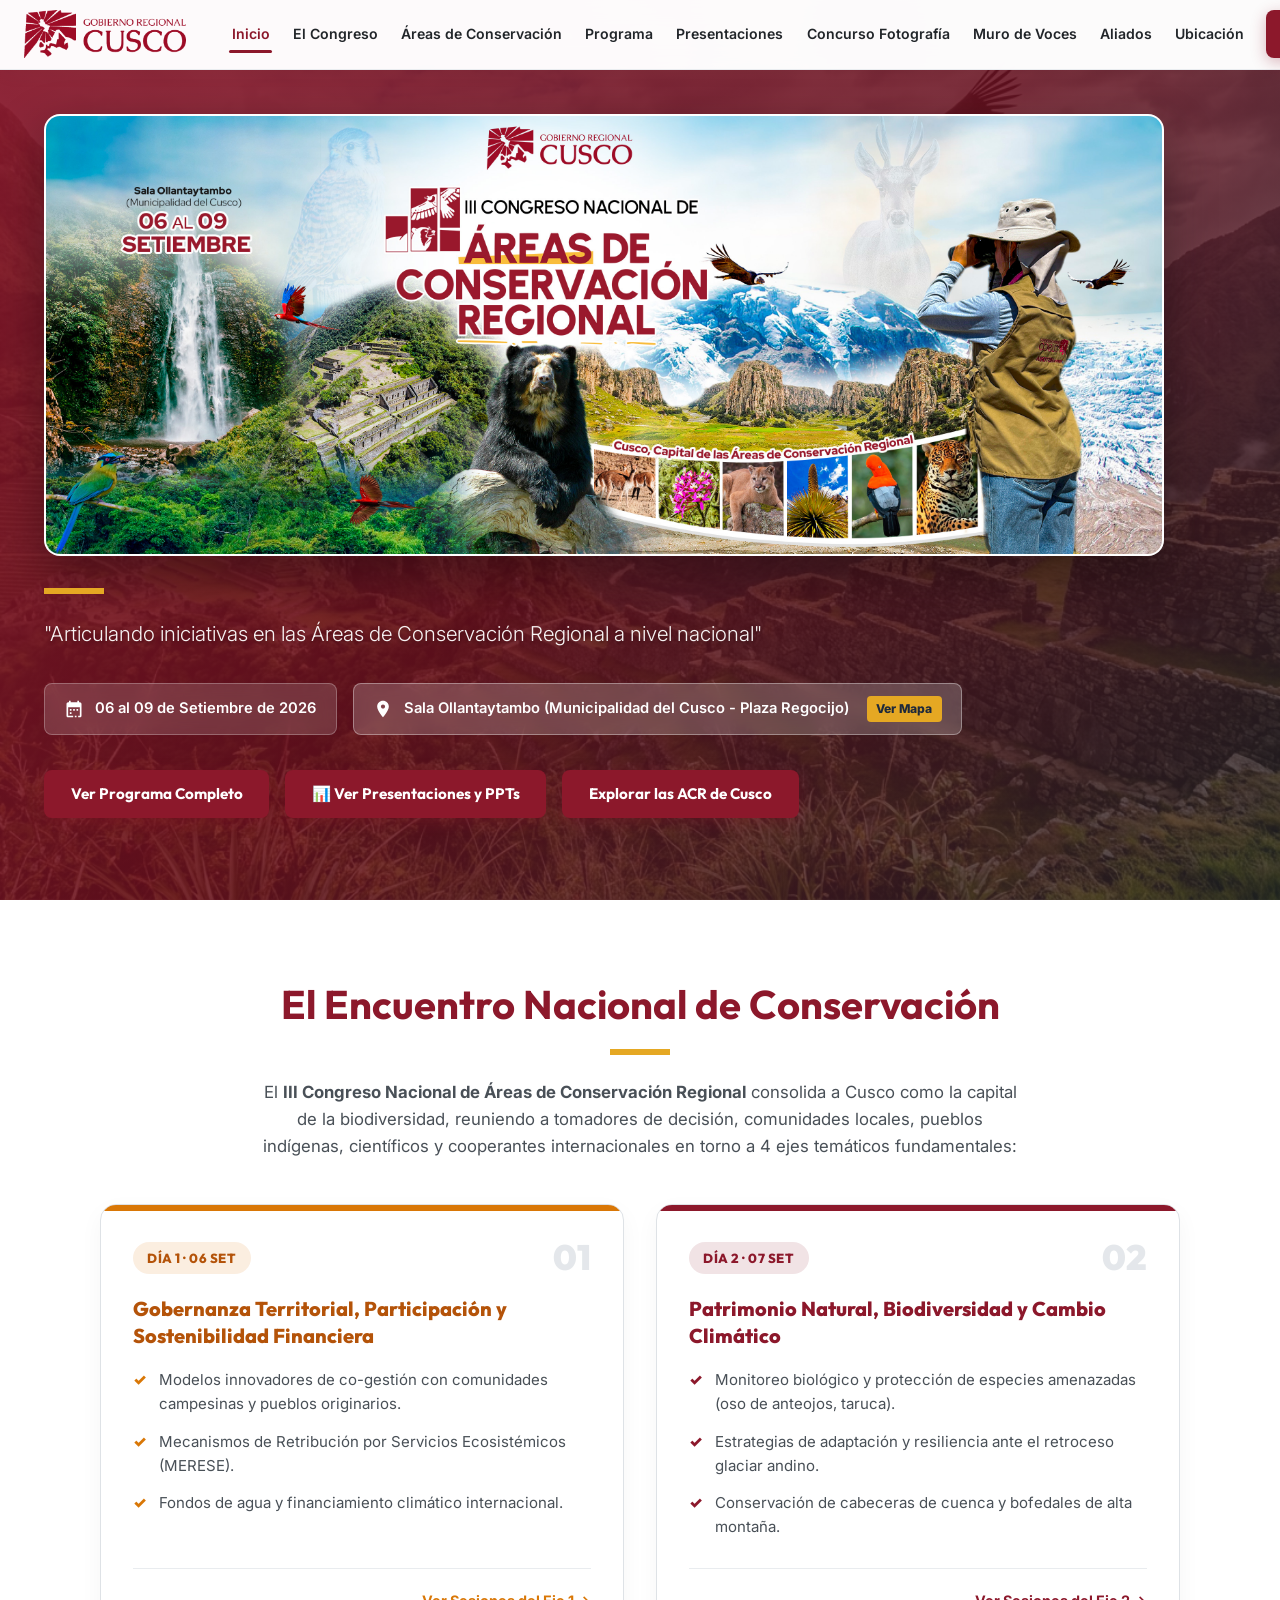
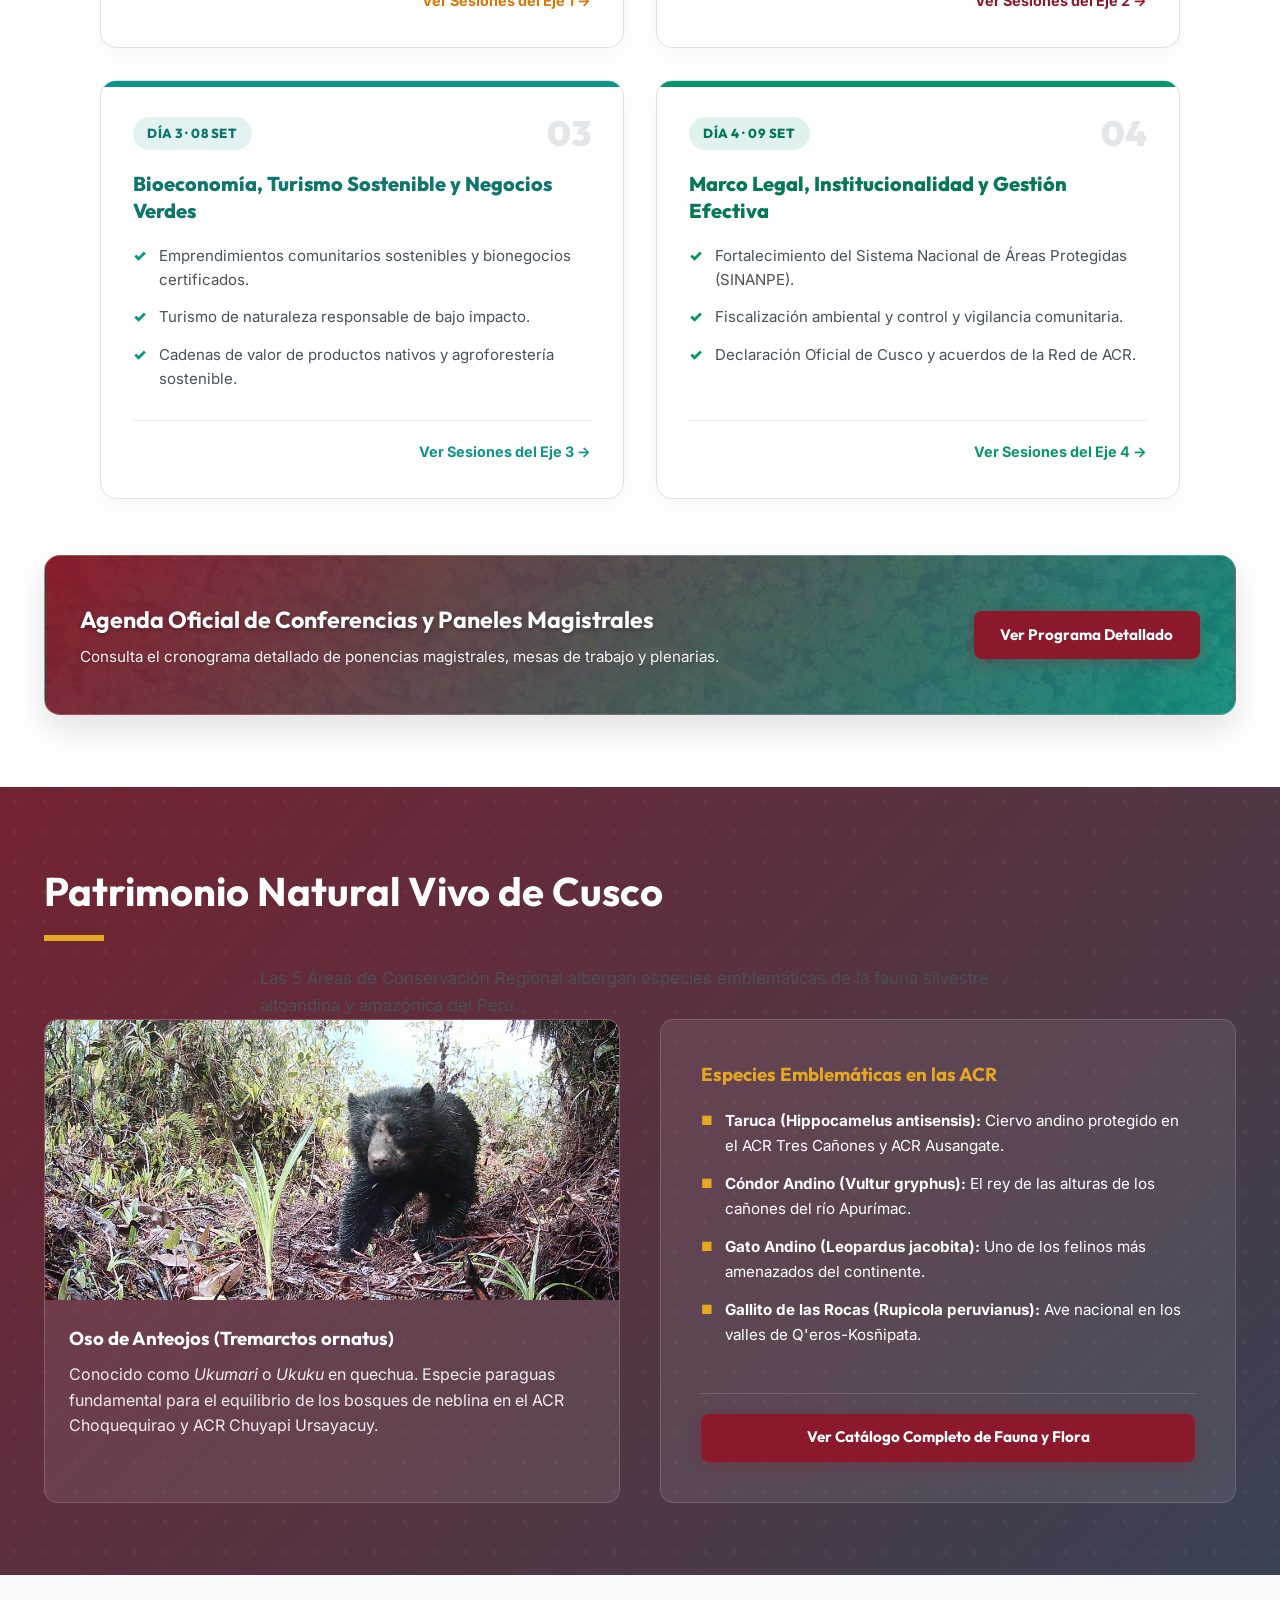
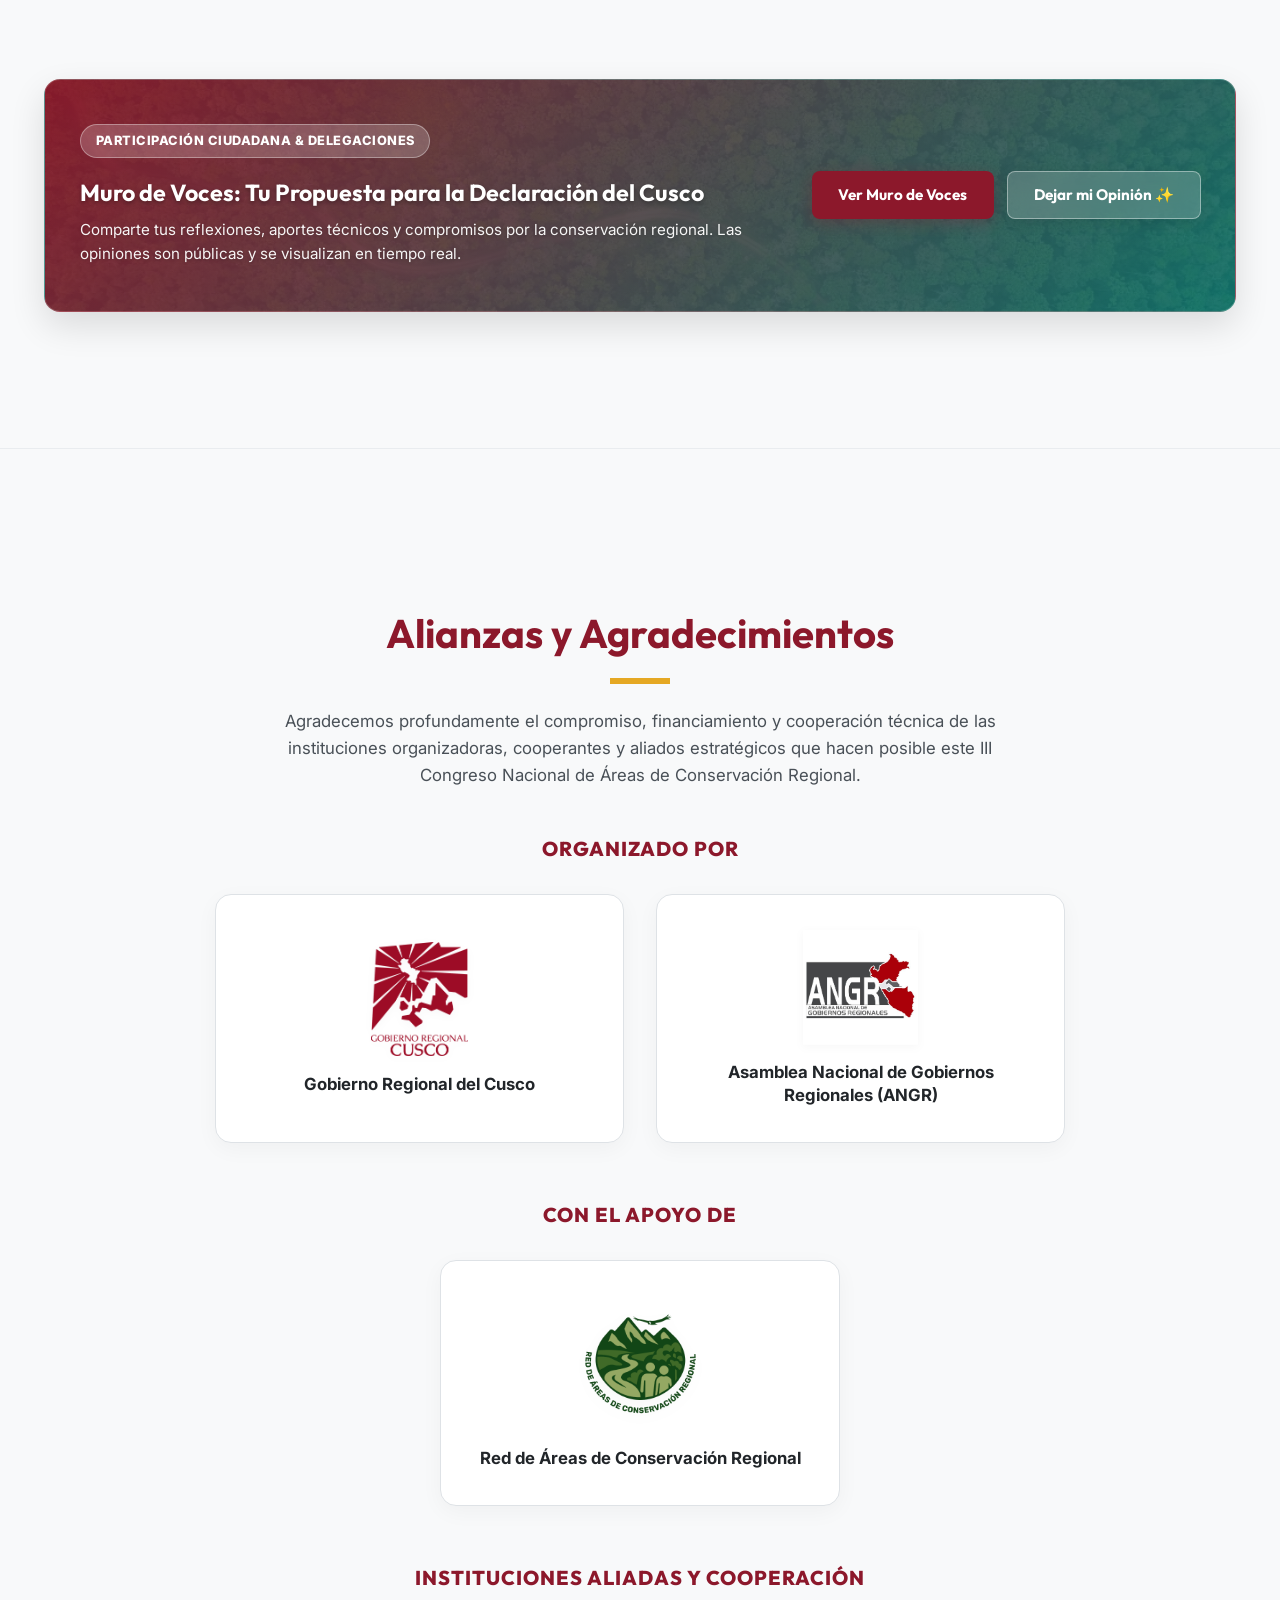
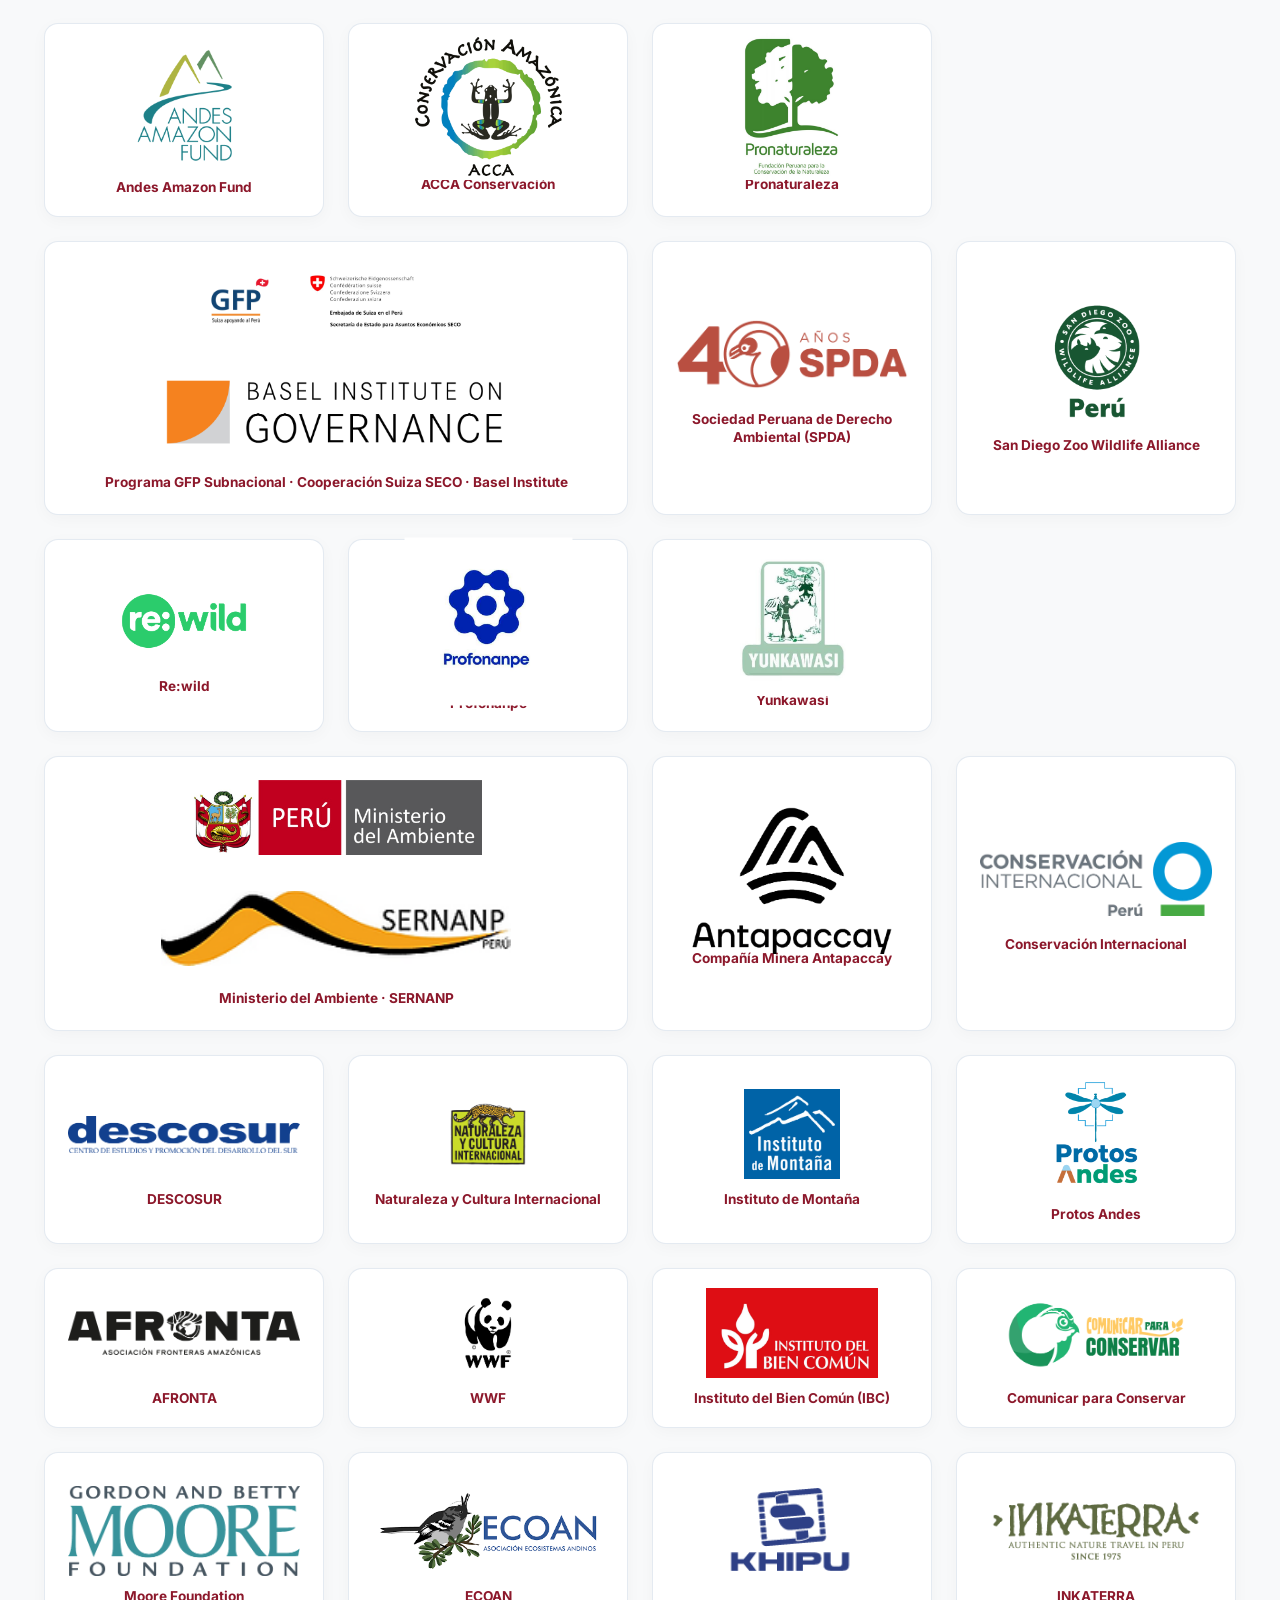
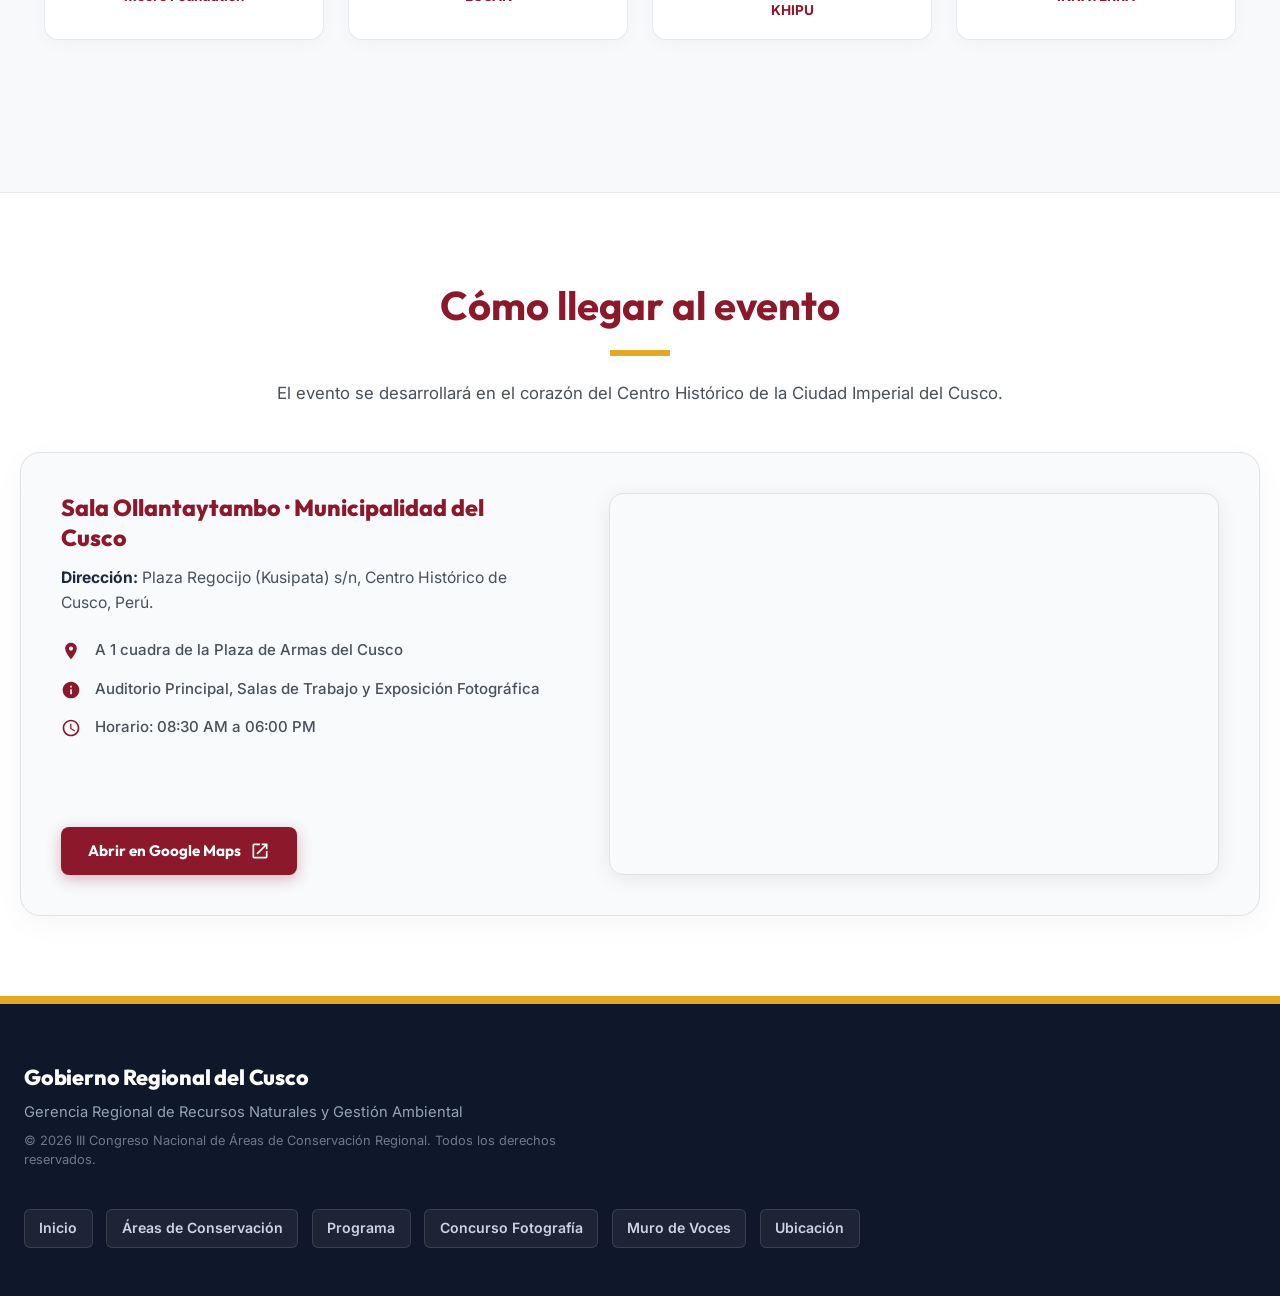
==== commit 64885f85: "Fix duplicate Presentaciones link in navigation bar across all pages" ====
--- a/index.html
+++ b/index.html
@@ -29,8 +29,7 @@
                 <li><a href="index.html" class="active">Inicio</a></li>
                 <li><a href="index.html#sobre">El Congreso</a></li>
                 <li><a href="acrs.html">Áreas de Conservación</a></li>
-                <li><a href="programa.html">Programa</a>
-                <a href="presentaciones.html">Presentaciones</a></li>
+                <li><a href="programa.html">Programa</a></li>
                 <li><a href="presentaciones.html">Presentaciones</a></li>
                 <li><a href="concurso-fotografia.html">Concurso Fotografía</a></li>
                 <li><a href="opiniones.html">Muro de Voces</a></li>
--- a/style.css
+++ b/style.css
@@ -5174,7 +5174,8 @@
     border-radius: 10px;
     padding: 0.8rem 0.95rem;
     border: 1px solid var(--color-gray-200);
-    margin-bottom: 1rem;
+    margin-top: auto;
+    margin-bottom: 0;
 }
 
 .pres-avatar-icon {
